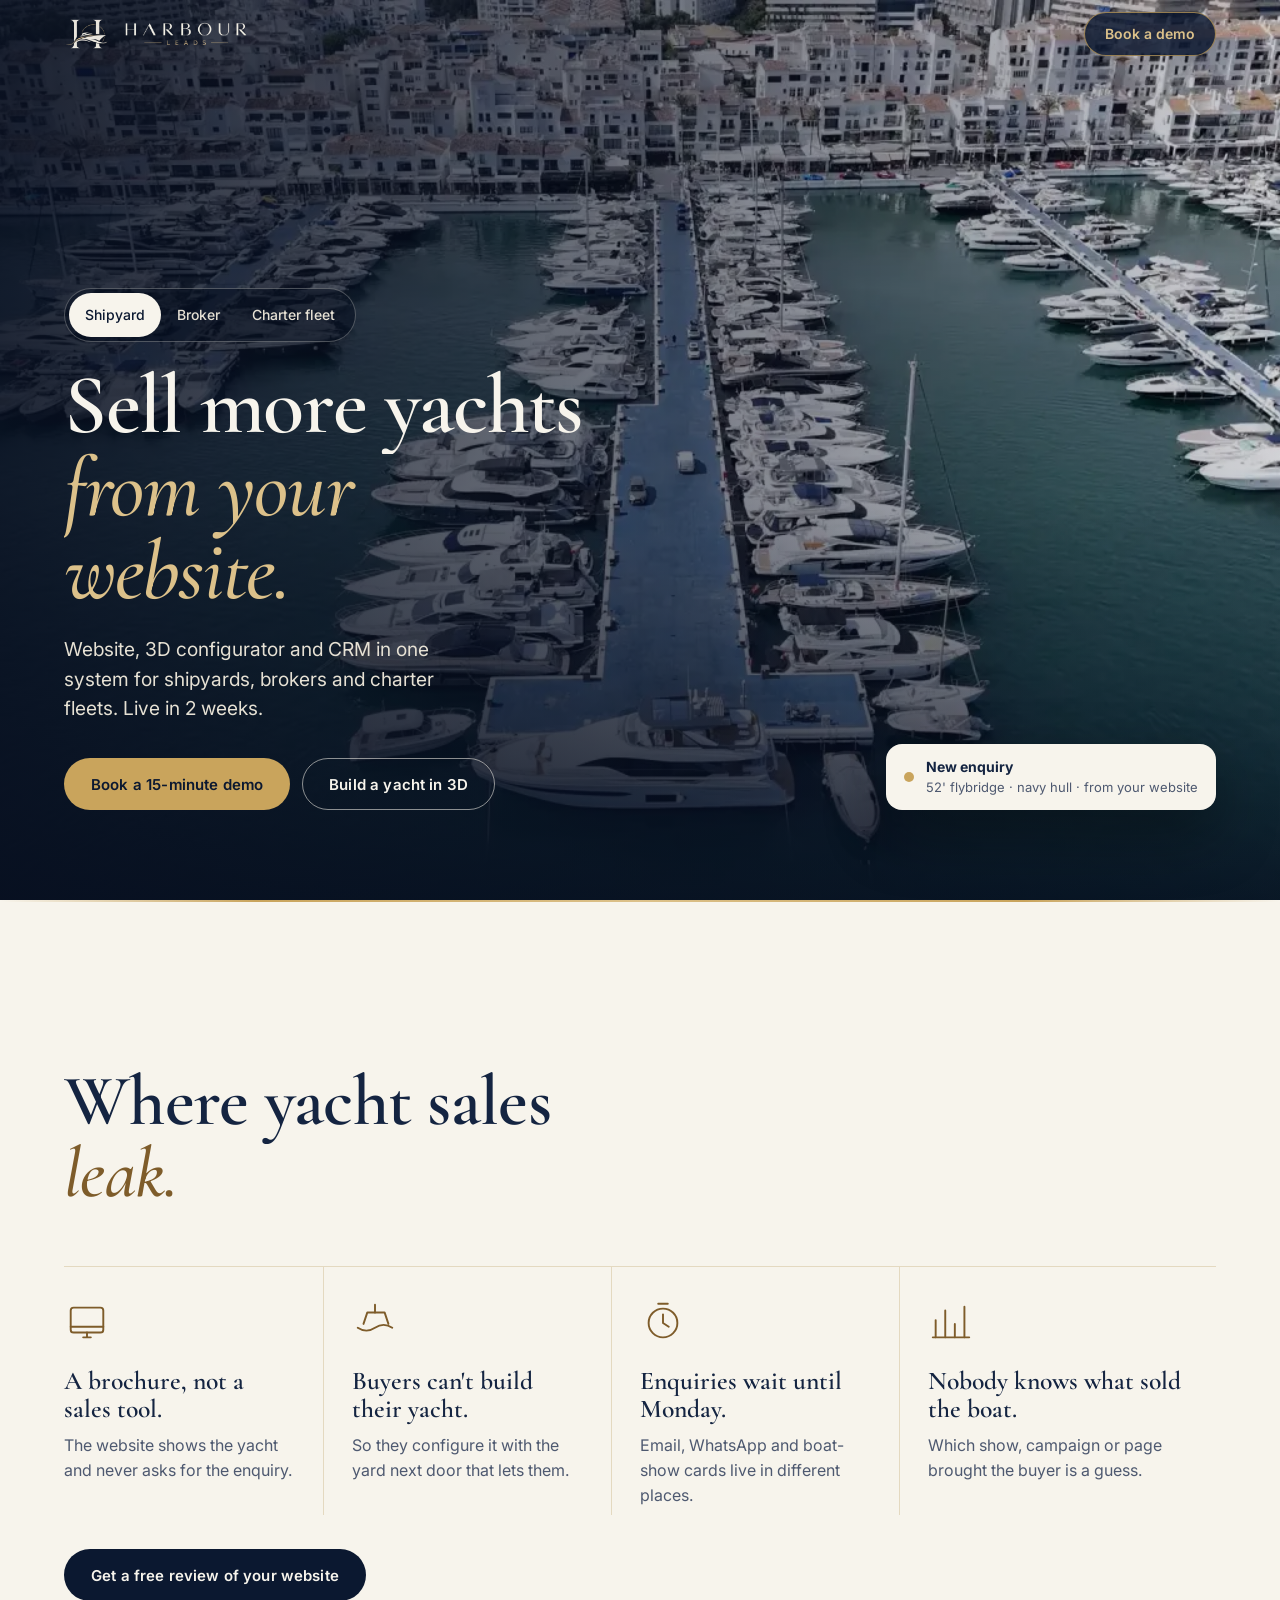
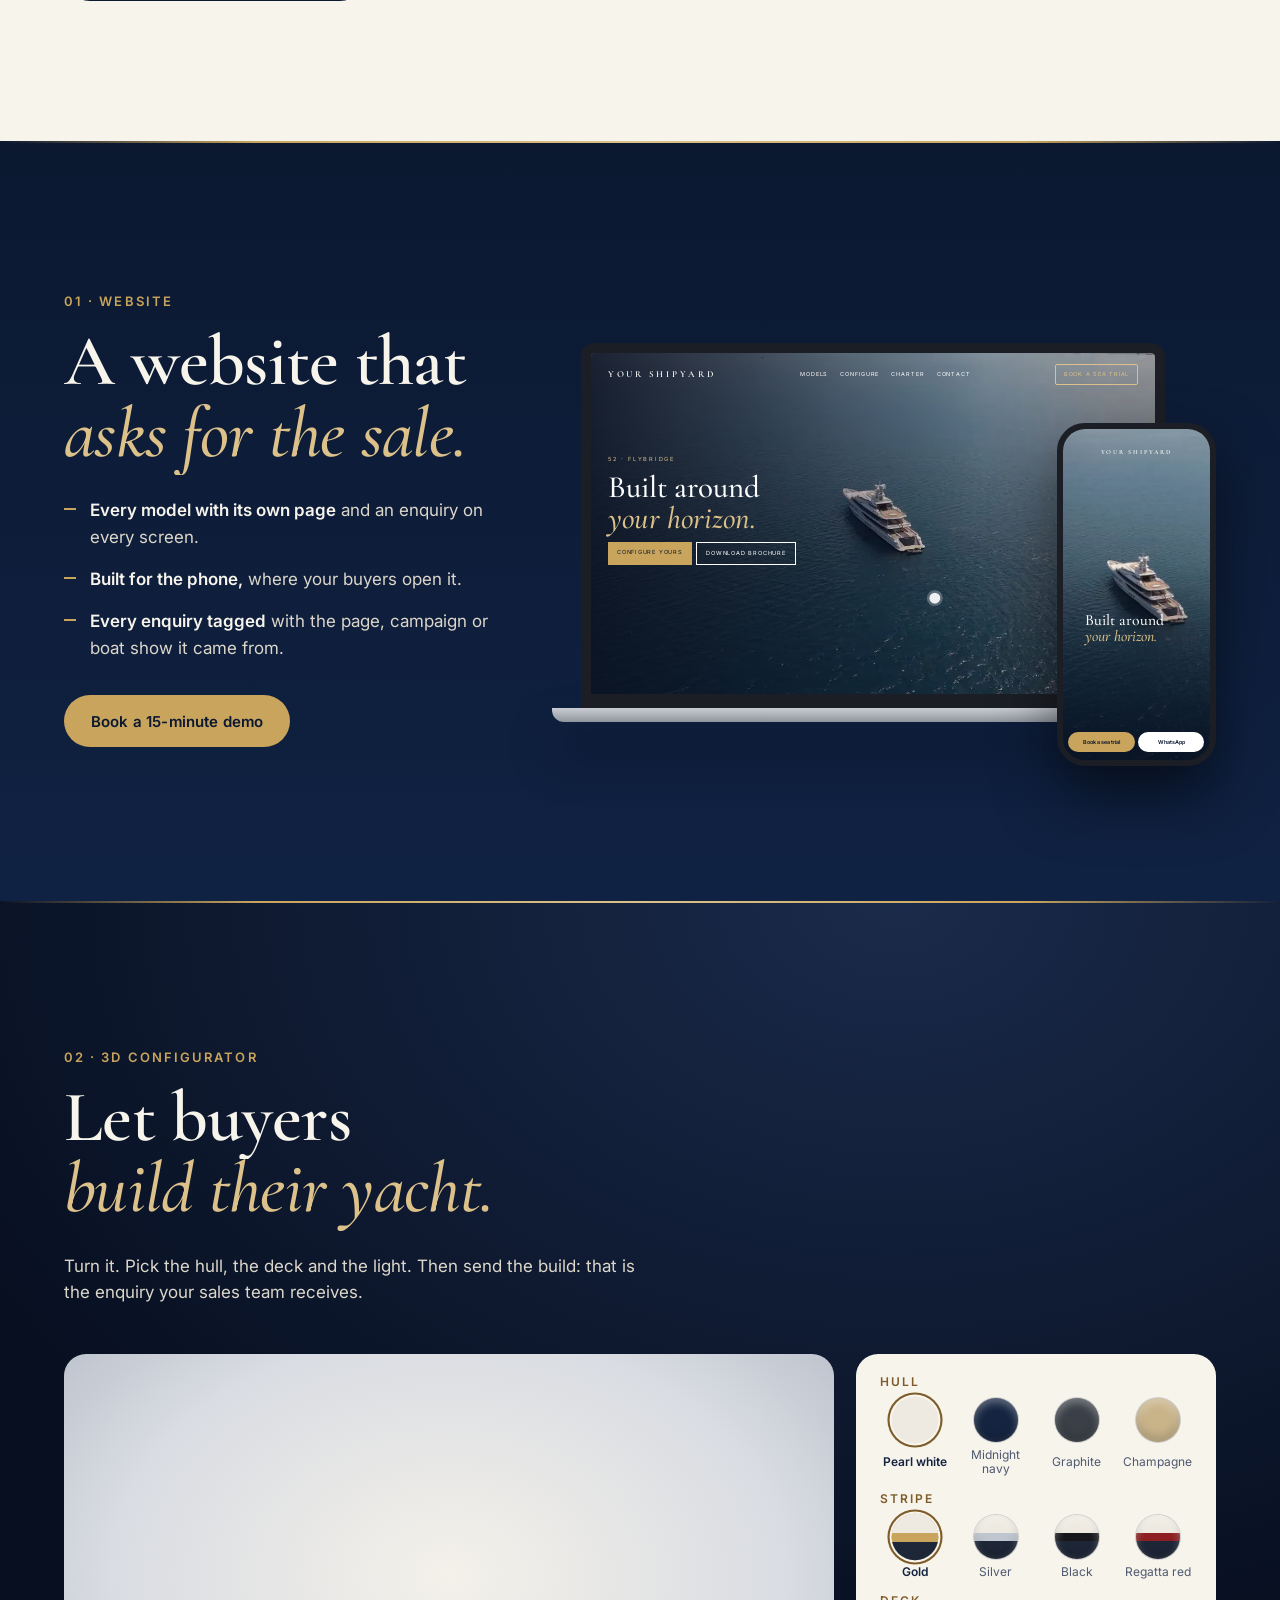
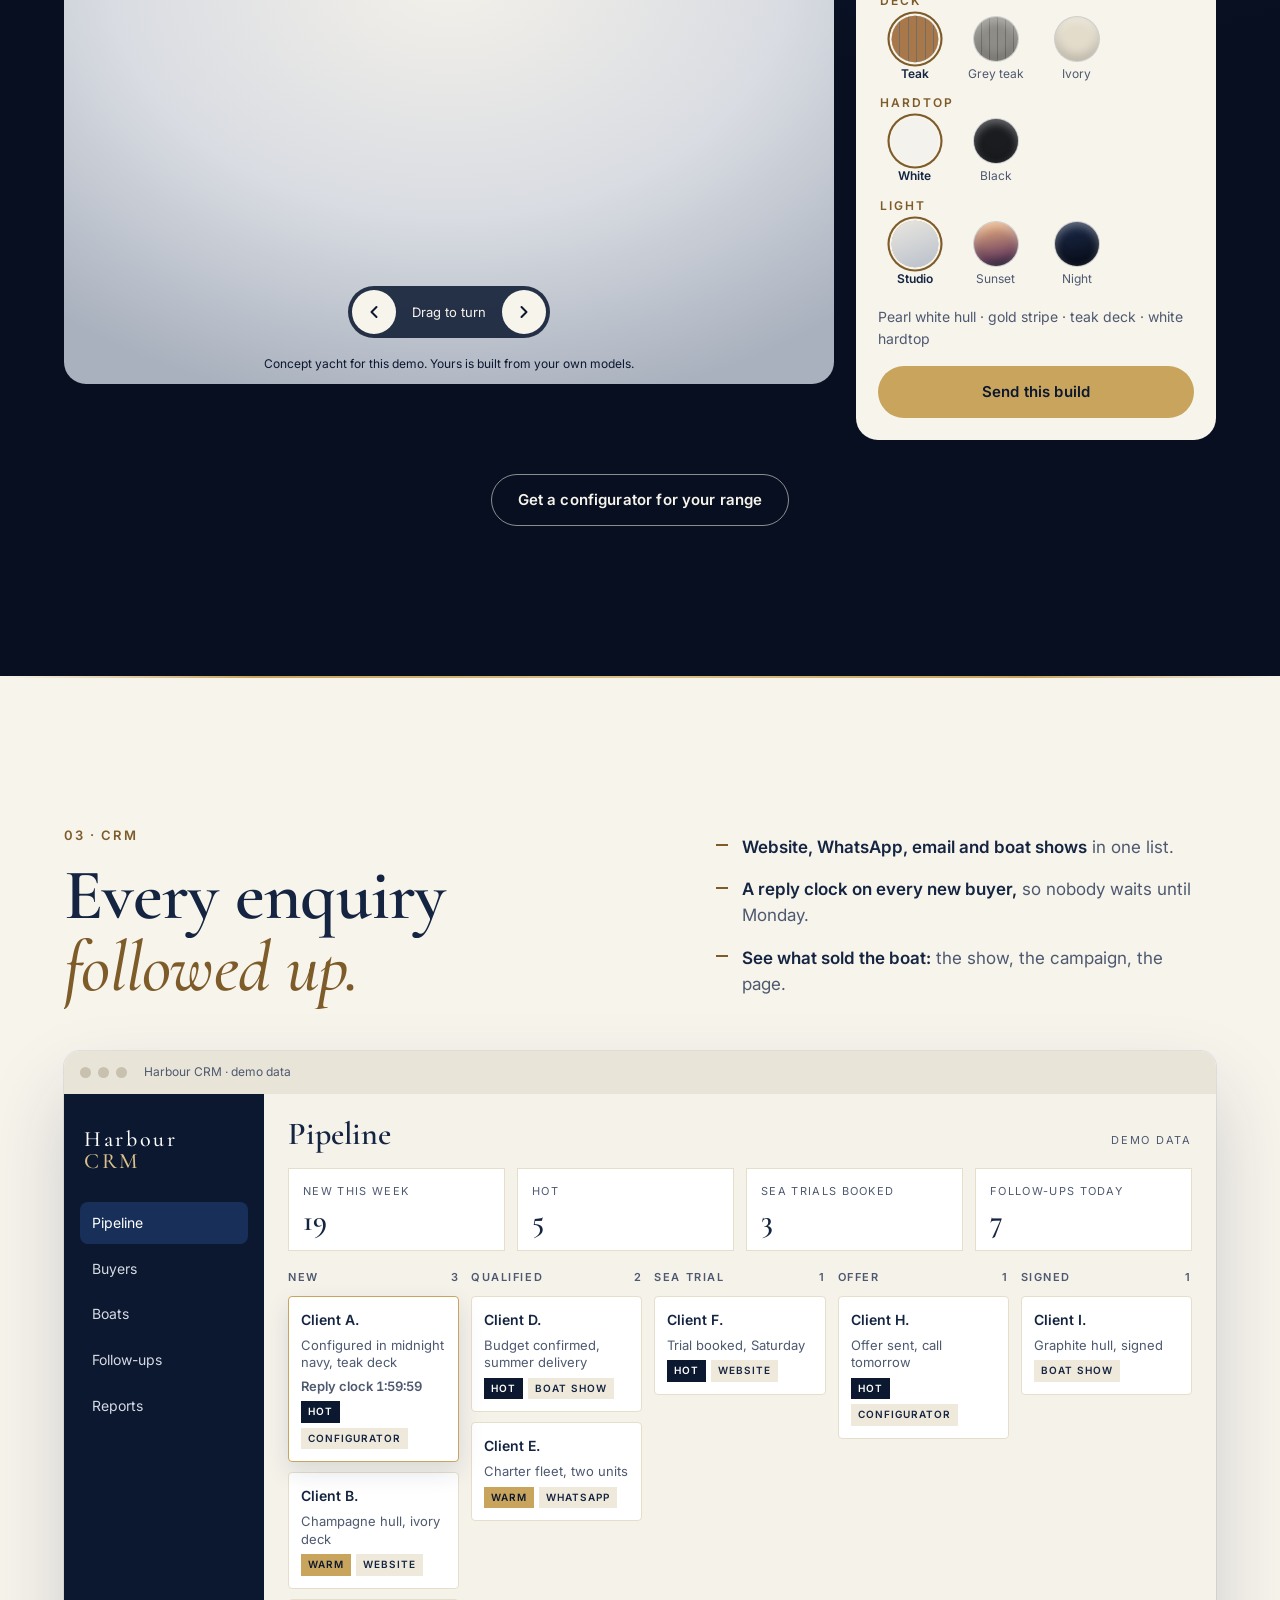
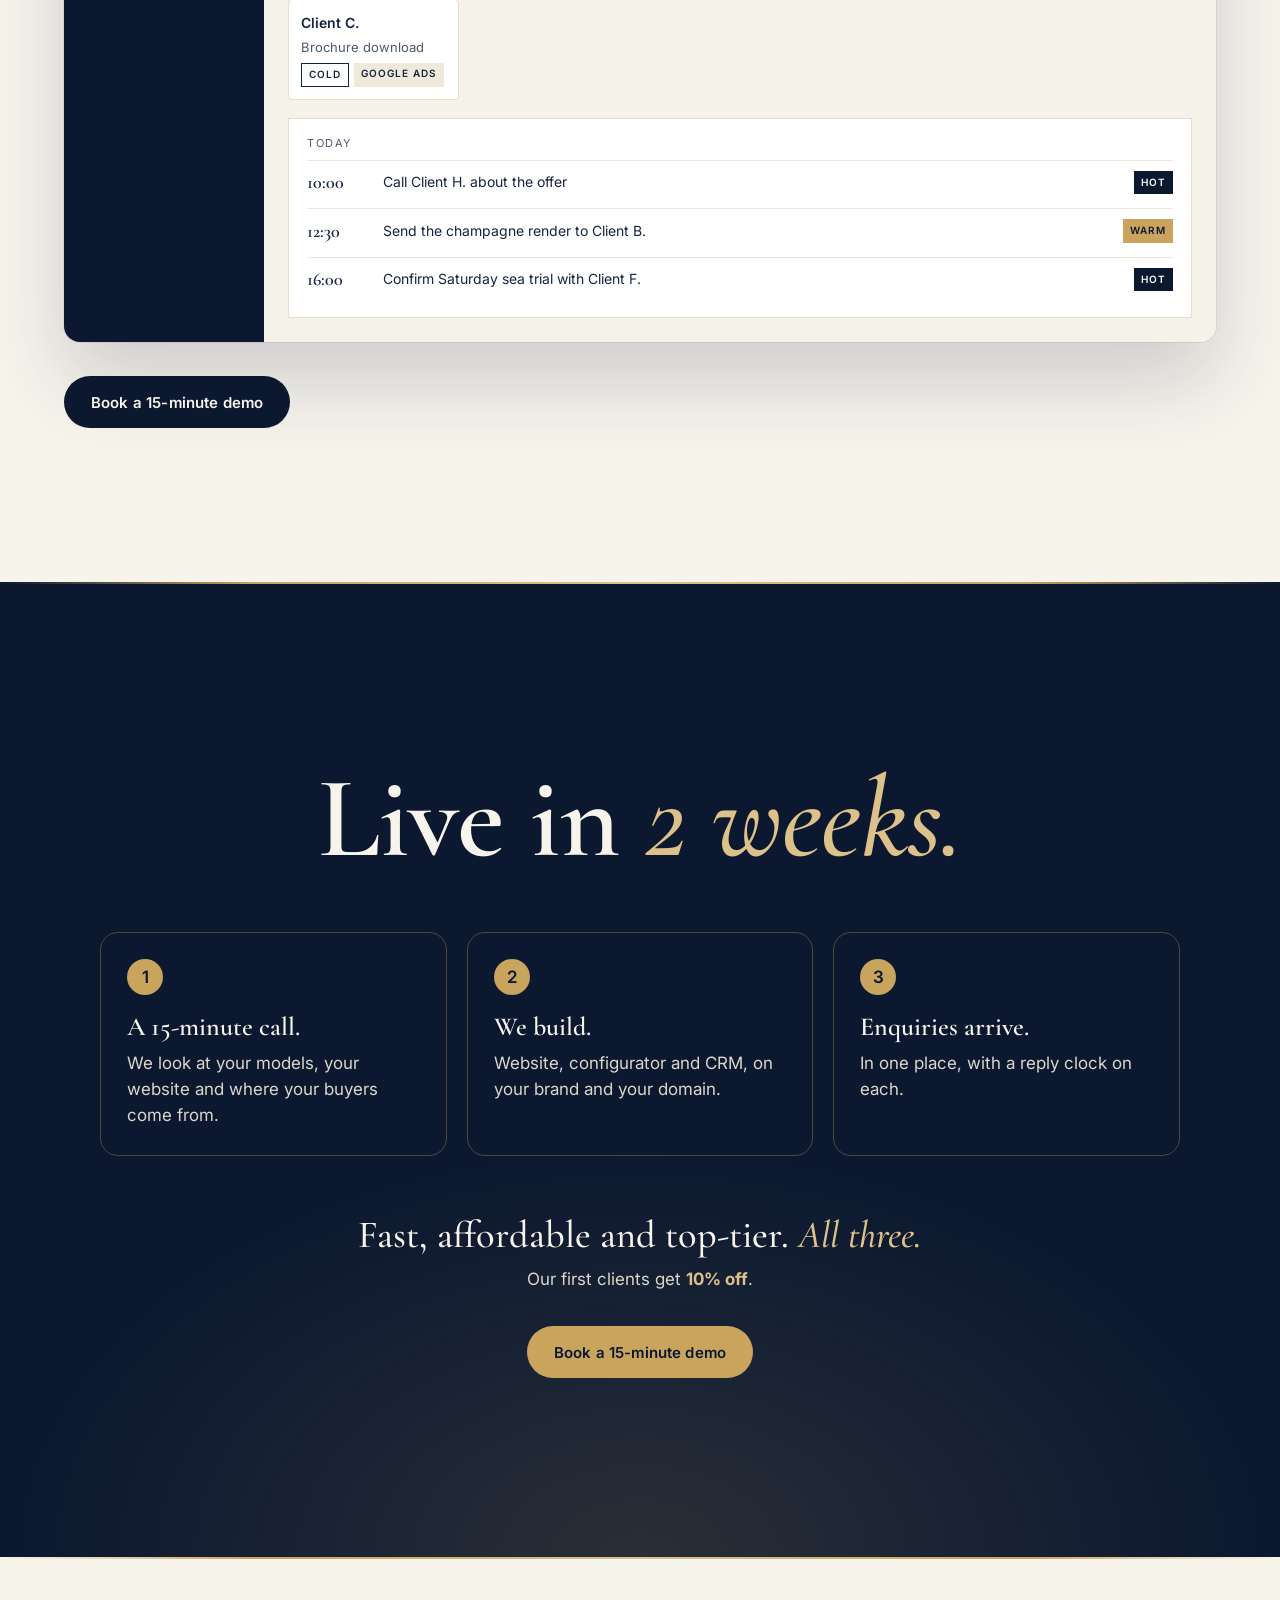
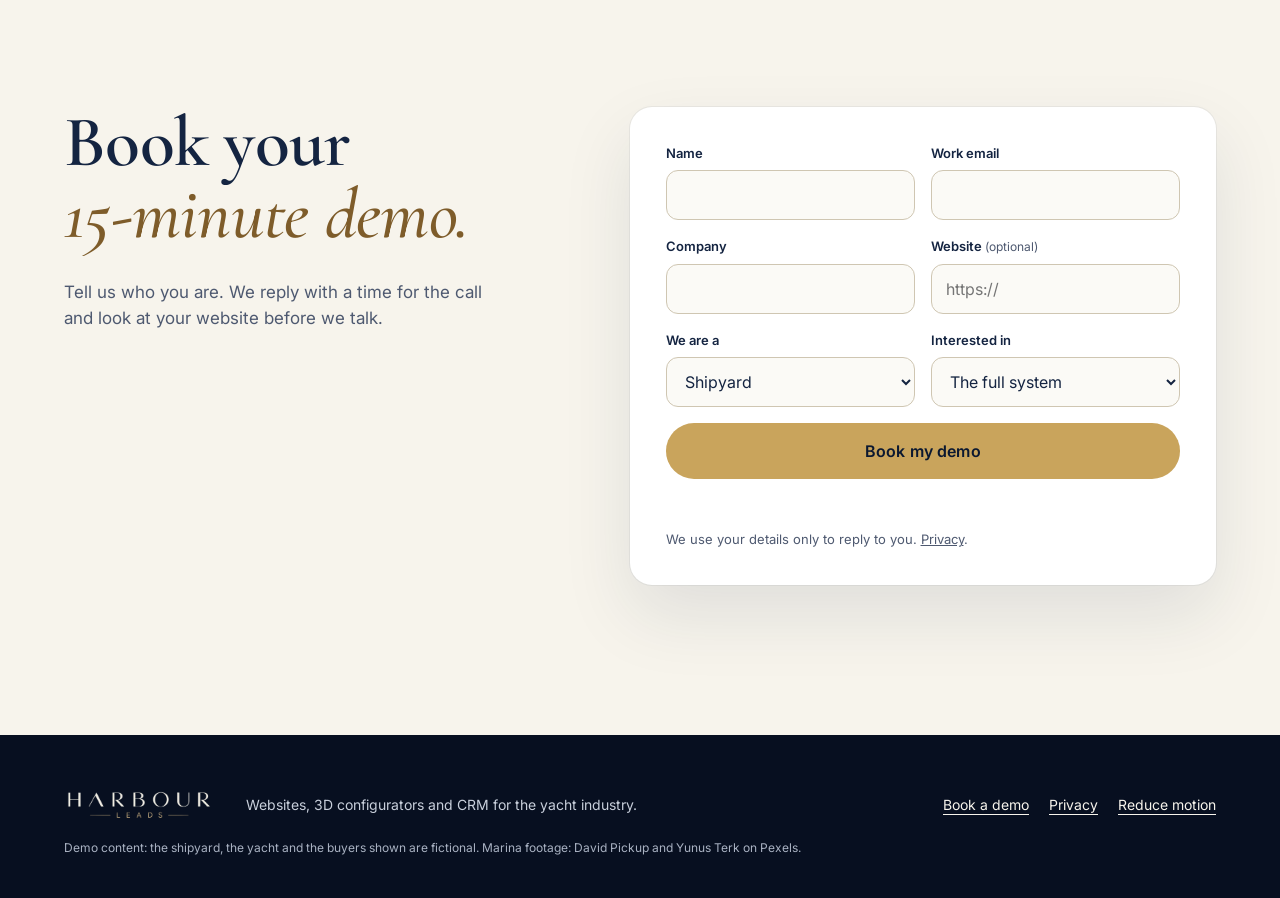
==== index.html @ 9df569a0 "Pré-visualização da landing mundial da Harbour Leads Co-Authored-By: Claude Opus 5.5 <noreply@anthro" ====
<!doctype html>
<html lang="en" dir="ltr">
<head>
<meta charset="utf-8">
<meta name="viewport" content="width=device-width, initial-scale=1, viewport-fit=cover">
<title>Yacht website, 3D configurator and CRM | Harbour Leads</title>
<meta name="description" content="Harbour Leads builds shipyards, yacht brokers and charter fleets a website that asks for the sale, a 3D configurator and a CRM that follows up every buyer. Live in 2 weeks.">
<meta name="robots" content="noindex">
<meta name="theme-color" content="#0B1830">
<meta name="color-scheme" content="dark light">
<link rel="canonical" href="https://joaosoares-bit.github.io/harbourleads-world/">
<meta property="og:type" content="website">
<meta property="og:site_name" content="Harbour Leads">
<meta property="og:title" content="Sell more yachts from your website">
<meta property="og:description" content="Website, 3D configurator and CRM for shipyards, brokers and charter fleets. Build a yacht in 3D and watch the enquiry land in the CRM. Live in 2 weeks.">
<meta property="og:url" content="https://joaosoares-bit.github.io/harbourleads-world/">
<meta property="og:image" content="https://joaosoares-bit.github.io/harbourleads-world/img/og-1200x630.jpg?v=9c18f165">
<meta property="og:image:width" content="1200">
<meta property="og:image:height" content="630">
<meta property="og:image:alt" content="Harbour Leads: website, 3D configurator and CRM for the yacht industry">
<meta name="twitter:card" content="summary_large_image">
<link rel="icon" href="favicon.ico" sizes="32x32">
<link rel="icon" href="img/icon-192.png" type="image/png" sizes="192x192">
<link rel="apple-touch-icon" href="img/icon-192.png">
<link rel="preload" href="img/markonly-sm.webp" as="image" fetchpriority="high">
<link rel="preconnect" href="https://fonts.googleapis.com">
<link rel="preconnect" href="https://fonts.gstatic.com" crossorigin>
<link rel="preload" as="style" href="https://fonts.googleapis.com/css2?family=Cormorant+Garamond:ital,wght@0,500;0,600;1,500&family=Inter:wght@400;500;600&display=swap">
<link rel="stylesheet" href="https://fonts.googleapis.com/css2?family=Cormorant+Garamond:ital,wght@0,500;0,600;1,500&family=Inter:wght@400;500;600&display=swap" media="print" onload="this.media='all'">
<noscript><link rel="stylesheet" href="https://fonts.googleapis.com/css2?family=Cormorant+Garamond:ital,wght@0,500;0,600;1,500&family=Inter:wght@400;500;600&display=swap"></noscript>
<script>
/* Antes da primeira pintura: movimento, segmento e a abertura em CSS. */
(function(){var h=document.documentElement;h.classList.add('js');
try{if(localStorage.getItem('hl-sem-movimento')==='1')h.classList.add('sem-movimento');}catch(e){}
if(!h.classList.contains('sem-movimento'))h.classList.add('abre');
var q=new URLSearchParams(location.search).get('p');var ok={yard:1,broker:1,charter:1};
if(ok[q]){h.dataset.seg=q;try{localStorage.setItem('hl-seg',q)}catch(e){}}
else{try{var s=localStorage.getItem('hl-seg');if(ok[s])h.dataset.seg=s}catch(e){}}
if(!h.dataset.seg)h.dataset.seg='yard';
history.scrollRestoration='manual';})();
</script>
<script id="cfg" type="application/json">{"ga4":"","form":"","site":"https://joaosoares-bit.github.io/harbourleads-world","whatsapp":"","email":""}</script>
<style>:root{--navy-950: #070F20;--navy-900: #0B1830;--navy-800: #102243;--navy-700: #183059;--gold: #C9A45C;--gold-lt: #DCC18A;--gold-dk: #7E5C2A;--cream: #F7F4EC;--cream-ln: #E4D9C0;--ink: #142441;--muted: #4E5970;--mist: #C4CCDA;--serif: 'Cormorant Garamond','Iowan Old Style',Georgia,serif;--sans: 'Inter',-apple-system,system-ui,'Segoe UI',sans-serif;--ease: cubic-bezier(.22,1,.36,1);--pad: clamp(20px,5vw,72px);--max: 1320px}[hidden]{display: none !important}.sr-only{position: absolute;width: 1px;height: 1px;padding: 0;margin: -1px;overflow: hidden;clip: rect(0 0 0 0);white-space: nowrap;border: 0}*,*::before,*::after{box-sizing: border-box}html{overflow-x: clip;overscroll-behavior-x: none;-webkit-text-size-adjust: 100%;scroll-padding-top: 76px}body{margin: 0;background: var(--navy-900);color: var(--cream);font: 400 17px/1.55 var(--sans);touch-action: manipulation;-webkit-font-smoothing: antialiased}img,video,svg,canvas{display: block;max-width: 100%}a{color: inherit}button,input,select{font: inherit;color: inherit}main:focus{outline: none}:focus-visible{outline: 2px solid var(--gold);outline-offset: 3px}.caixa{width: min(100% - 2 * var(--pad),var(--max));margin-inline: auto}.saltar{position: absolute;left: 12px;top: -60px;z-index: 50;background: var(--gold);color: var(--navy-900);padding: 10px 16px;border-radius: 999px;text-decoration: none;font-weight: 600}.saltar:focus{top: 12px}.h2{font: 600 clamp(40px,5.6vw,84px)/1 var(--serif);letter-spacing: -.01em;margin: 0 0 28px;text-wrap: balance}.h2.grande{font-size: clamp(54px,9vw,150px)}.l{display: block;overflow: clip;padding-bottom: .08em;margin-bottom: -.08em}.li{display: inline-block}.ouro{color: var(--gold-lt);font-style: italic;font-weight: 500}.ouro-esc{color: var(--gold-dk);font-style: italic;font-weight: 500}html.js:not(.sem-movimento) .h2 .li{transform: translateY(42%);transition: transform 1.1s var(--ease)}html.js:not(.sem-movimento) .h2 .l + .l .li{transition-delay: .09s}html.js .h2.vista .li{transform: none}.num{font: 600 13px/1 var(--sans);letter-spacing: .16em;text-transform: uppercase;color: var(--gold);margin: 0 0 18px}.tom-creme .num{color: var(--gold-dk)}.accoes{display: flex;flex-wrap: wrap;gap: 12px;margin-top: 34px}.btn{display: inline-flex;align-items: center;justify-content: center;min-height: 52px;padding: 0 26px;border-radius: 999px;text-decoration: none;font: 600 15px/1 var(--sans);letter-spacing: .01em;border: 1px solid transparent;cursor: pointer;transition: transform .35s var(--ease),background-color .25s,color .25s,border-color .25s}.btn:hover{transform: translateY(-2px)}.btn:active{transform: scale(.97)}.btn-ouro{background: var(--gold);color: var(--navy-900)}.btn-ouro:hover{background: var(--gold-lt)}.btn-navy{background: var(--navy-900);color: var(--cream)}.btn-navy:hover{background: var(--navy-700)}.btn-linha,.btn-linha-escura{border-color: rgba(247,244,236,.55);color: var(--cream);background: transparent}.btn-linha:hover,.btn-linha-escura:hover{border-color: var(--gold-lt);color: var(--gold-lt)}.topo{position: fixed;inset: 0 0 auto;z-index: 30;height: 68px;display: flex;align-items: center;justify-content: space-between;padding: 0 var(--pad);transition: background-color .4s}.topo.solido{background: rgba(11,24,48,.94);box-shadow: 0 1px 0 rgba(201,164,92,.18)}.marca{display: flex;align-items: center;gap: 12px;text-decoration: none;min-height: 44px}.marca-h{width: 46px;height: auto;transform-origin: 50% 50%}.marca-nome{width: 128px;height: auto}.topo-cta{display: inline-flex;align-items: center;min-height: 44px;padding: 0 20px;border-radius: 999px;border: 1px solid rgba(201,164,92,.7);background: rgba(11,24,48,.82);color: var(--gold-lt);text-decoration: none;font: 600 14px/1 var(--sans);transition: background-color .25s,color .25s}.topo-cta:hover{background: var(--gold);color: var(--navy-900)}.hero{position: relative;min-height: 100svh;display: flex;align-items: flex-end;padding: 120px 0 clamp(56px,10svh,110px);overflow: clip;background: var(--navy-900)}.hero-media{position: absolute;inset: 0;background: var(--navy-900) url(filmes/hero-1080.webp) center / cover no-repeat}html.js .hero-media{background-image: none}.hero-video{width: 100%;height: 100%;object-fit: cover}.hero-veu{position: absolute;inset: 0;background:linear-gradient(90deg,rgba(7,15,32,.9) 0%,rgba(7,15,32,.62) 42%,rgba(7,15,32,.18) 100%),linear-gradient(0deg,rgba(7,15,32,.85) 0%,rgba(7,15,32,0) 45%)}.hero-texto{position: relative;z-index: 2}.titulo{font: 600 clamp(48px,6.6vw,108px)/.98 var(--serif);letter-spacing: -.015em;margin: 22px 0 22px;max-width: 13ch;text-wrap: balance}.hero-sub{max-width: 34ch;font-size: clamp(17px,1.5vw,20px);color: #E6E1D4;margin: 0}.segmento{position: relative;display: inline-flex;padding: 4px;border-radius: 999px;border: 1px solid rgba(247,244,236,.28);background: rgba(7,15,32,.55)}.segmento button{position: relative;z-index: 1;min-height: 44px;padding: 0 16px;border: 0;border-radius: 999px;background: transparent;cursor: pointer;font: 500 14px/1 var(--sans);color: #E6E1D4;transition: background-color .3s,color .3s}.segmento button[aria-checked="true"]{background: var(--cream);color: var(--navy-900)}.titulo .li.troca{animation: troca .7s var(--ease)}@keyframes troca{from{transform: translateY(60%)}to{transform: none}}.pedido-voa{position: absolute;z-index: 2;right: var(--pad);bottom: clamp(56px,10svh,110px);display: flex;gap: 12px;align-items: center;padding: 14px 18px;border-radius: 16px;background: var(--cream);color: var(--ink);box-shadow: 0 24px 60px rgba(0,0,0,.35);max-width: 330px}.pv-ponto{flex: none;width: 10px;height: 10px;border-radius: 50%;background: var(--gold);box-shadow: 0 0 0 0 rgba(201,164,92,.6);animation: pulsa 2.2s infinite}.pv-txt{display: grid;gap: 2px;font-size: 13px;line-height: 1.35;color: var(--muted)}.pv-txt b{color: var(--ink);font-size: 14px}[data-so]{display: none}html[data-seg="yard"] [data-so="yard"],html[data-seg="broker"] [data-so="broker"],html[data-seg="charter"] [data-so="charter"]{display: inline}@keyframes pulsa{70%{box-shadow: 0 0 0 12px rgba(201,164,92,0)}100%{box-shadow: 0 0 0 0 rgba(201,164,92,0)}}.abertura{position: absolute;inset: 0;z-index: 1;pointer-events: none}.esteira{position: absolute;left: 0;right: 0;top: 54%;width: 100%;height: 120px;fill: none;stroke: var(--gold);stroke-width: 2.2;stroke-linecap: round;vector-effect: non-scaling-stroke;stroke-dasharray: 1400;stroke-dashoffset: 1400;opacity: 0}html.abre .esteira{animation: esteira 2.1s .15s var(--ease) both}@keyframes esteira{0%{stroke-dashoffset: 1400;opacity: 1}55%{stroke-dashoffset: 0;opacity: 1}100%{stroke-dashoffset: 0;opacity: 0}}html.abre .marca-h{animation: voa 1.9s var(--ease) both}@keyframes voa{0%,38%{transform: translate(calc(50vw - var(--pad) - 23px),calc(44svh - 34px)) scale(3.4)}100%{transform: none}}html.abre .marca-nome{animation: aparece .7s 1.45s ease both}@keyframes aparece{from{opacity: 0}to{opacity: 1}}html.abre .topo-cta{animation: desce .8s 1.5s var(--ease) both}@keyframes desce{from{transform: translateY(-90px)}to{transform: none}}html.abre .titulo .li{animation: sobe 1.1s 1.15s var(--ease) both}html.abre .titulo .l + .l .li{animation-delay: 1.25s}@keyframes sobe{from{transform: translateY(42%)}to{transform: none}}html.abre .hero-sub,html.abre .hero-texto .accoes,html.abre .segmento{animation: sobe-pouco 1s 1.4s var(--ease) both}@keyframes sobe-pouco{from{transform: translateY(18px)}to{transform: none}}html.abre .pedido-voa{animation: chega 1s 2.6s var(--ease) both}html:not(.sem-movimento) .pedido-voa{animation: chega 1s 2.6s var(--ease) both}@keyframes chega{from{transform: translateY(calc(100% + 140px)) rotate(-3deg)}to{transform: none}}@supports (animation-timeline: view()){html:not(.sem-movimento) .hero-media{animation: moldura linear both;animation-timeline: view();animation-range: exit 0% exit 80%}@keyframes moldura{to{transform: scale(.9);border-radius: 28px}}}.dores,.peca,.config,.oferta,.contacto{position: relative}.dores::before,.peca::before,.config::before,.oferta::before,.contacto::before{content: "";position: absolute;left: 0;right: 0;top: 0;height: 2px;background: linear-gradient(90deg,transparent,var(--gold) 20%,var(--gold-lt) 50%,var(--gold) 80%,transparent);transform: scaleX(0);transform-origin: 0 50%;transition: transform 1.6s var(--ease);z-index: 2}html.sem-movimento .dores::before,html.sem-movimento .peca::before,html.sem-movimento .config::before,html.sem-movimento .oferta::before,html.sem-movimento .contacto::before,html:not(.js) section::before,section.entrou::before{transform: none}.tom-creme{background: var(--cream);color: var(--ink)}.tom-navy{background: var(--navy-900)}.tom-fundo{background: linear-gradient(180deg,var(--navy-900),var(--navy-800))}.tom-estudio{background: radial-gradient(120% 80% at 70% 0%,#1A2A4A 0%,var(--navy-950) 70%)}.dores{padding: clamp(90px,13vw,170px) 0 clamp(80px,11vw,140px)}.dores-lista{list-style: none;margin: 56px 0 0;padding: 0;display: grid;grid-template-columns: repeat(4,1fr);gap: 0;border-top: 1px solid var(--cream-ln)}.dores-lista li{padding: 32px 28px 8px 0;border-right: 1px solid var(--cream-ln);margin-right: 28px}.dores-lista li:last-child{border-right: 0;margin-right: 0}.dores-lista h3{font: 600 clamp(24px,2vw,30px)/1.1 var(--serif);margin: 22px 0 10px;color: var(--ink)}.dores-lista p{margin: 0;color: var(--muted);font-size: 16px}.ic-dor{width: 46px;height: 46px;fill: none;stroke: var(--gold-dk);stroke-width: 2;stroke-linecap: round;stroke-linejoin: round}html.js:not(.sem-movimento) .ic-dor *{stroke-dasharray: 160;stroke-dashoffset: 160;transition: stroke-dashoffset 1.6s var(--ease) .2s}html.js .vista .ic-dor *{stroke-dashoffset: 0}html.js:not(.sem-movimento) .revela{transform: translateY(34px);transition: transform 1s var(--ease)}html.js .revela.vista{transform: none}html.js:not(.sem-movimento) .pontos .revela:nth-child(2),html.js:not(.sem-movimento) .dores-lista .revela:nth-child(2),html.js:not(.sem-movimento) .passos .revela:nth-child(2){transition-delay: .08s}html.js:not(.sem-movimento) .pontos .revela:nth-child(3),html.js:not(.sem-movimento) .dores-lista .revela:nth-child(3),html.js:not(.sem-movimento) .passos .revela:nth-child(3){transition-delay: .16s}html.js:not(.sem-movimento) .dores-lista .revela:nth-child(4){transition-delay: .24s}.peca{padding: clamp(90px,12vw,160px) 0}.peca-grelha{display: grid;grid-template-columns: minmax(0,5fr) minmax(0,7fr);gap: clamp(32px,5vw,80px);align-items: center}.pontos{list-style: none;margin: 0;padding: 0;display: grid;gap: 16px;max-width: 44ch}.pontos li{padding-left: 26px;position: relative;color: #DCD7CA}.pontos li::before{content: "";position: absolute;left: 0;top: .62em;width: 12px;height: 2px;background: var(--gold)}.pontos b{color: var(--cream);font-weight: 600}.tom-creme .pontos li{color: var(--muted)}.tom-creme .pontos b{color: var(--ink)}.tom-creme .pontos li::before{background: var(--gold-dk)}.aparelhos{position: relative;padding-bottom: 7%}.portatil{width: 92%;container-type: inline-size}.portatil .ecra{aspect-ratio: 16 / 10;border: 10px solid #1B1E24;border-bottom-width: 14px;border-radius: 14px 14px 0 0;background: #000}.portatil-base{height: 14px;margin: 0 -5%;background: linear-gradient(#C9CDD3,#8F959E);border-radius: 0 0 12px 12px;box-shadow: 0 30px 50px rgba(0,0,0,.45)}.telemovel{position: absolute;right: 0;bottom: 0;width: 25%;container-type: inline-size}.telemovel .ecra{aspect-ratio: 390 / 844;border: 6px solid #1B1E24;border-radius: 28px;background: #000;box-shadow: 0 30px 60px rgba(0,0,0,.5)}.ecra{position: relative;overflow: hidden}.mock-site{font-size: calc((100cqw - 20px) / 80);color: #fff;font-family: var(--sans)}.mock-site>*{position: absolute}.ms-video,.mt-video{inset: 0;width: 100%;height: 100%;object-fit: cover;background: #0B1830 center / cover no-repeat}.mock-site::after{content: "";position: absolute;inset: 0;background: linear-gradient(90deg,rgba(7,15,32,.82),rgba(7,15,32,.1) 70%);pointer-events: none}.ms-nav{z-index: 2;left: 0;right: 0;top: 0;display: flex;align-items: center;justify-content: space-between;padding: 1.6em 2.4em}.ms-logo{font: 600 1.3em/1 var(--serif);letter-spacing: .3em}.ms-links{display: flex;gap: 2.2em;font-size: .78em;letter-spacing: .16em;text-transform: uppercase}.ms-links i{font-style: normal}.ms-btn{font-size: .78em;letter-spacing: .14em;text-transform: uppercase;padding: .9em 1.4em;border: 1px solid var(--gold-lt);color: var(--gold-lt);border-radius: 2px}.ms-hero{z-index: 2;left: 2.4em;top: 30%;display: grid;gap: 1.1em}.ms-eti{font-size: .8em;letter-spacing: .3em;color: var(--gold-lt)}.ms-tit{font: 500 4.4em/1 var(--serif)}.ms-tit em,.mt-tit em{color: var(--gold-lt)}.ms-bts{display: flex;gap: .8em;font-size: .8em;letter-spacing: .14em;text-transform: uppercase}.ms-b1{background: var(--gold);color: var(--navy-900);padding: 1.1em 1.6em}.ms-b2{border: 1px solid #fff;padding: 1.1em 1.6em}.ms-painel{z-index: 3;top: 0;bottom: 0;right: 0;width: 34%;background: var(--cream);color: var(--ink);padding: 6em 2.2em 2em;display: grid;align-content: start;gap: 1.3em;transform: translateX(102%)}.ms-p-tit{font: 600 2.1em/1.05 var(--serif)}.ms-campo{display: grid;gap: .35em;font-size: .78em;color: var(--muted);border-bottom: 1px solid var(--cream-ln);padding-bottom: .7em}.ms-campo b{color: var(--ink);font-size: 1.25em;font-weight: 500}.ms-p-btn{justify-self: start;background: var(--navy-900);color: var(--cream);font-size: .85em;padding: 1em 1.6em;border-radius: 99em}.ms-toast{z-index: 4;left: 50%;bottom: 2.4em;display: flex;align-items: center;gap: .8em;padding: 1em 1.6em;border-radius: 99em;background: var(--navy-900);border: 1px solid var(--gold);color: var(--cream);font-size: 1em;white-space: nowrap;transform: translate(-50%,260%)}.ms-toast i{width: .7em;height: .7em;border-radius: 50%;background: var(--gold)}.ms-cursor{z-index: 5;left: 0;top: 0;width: 1.6em;height: 1.6em;border-radius: 50%;background: rgba(255,255,255,.92);box-shadow: 0 0 0 .35em rgba(255,255,255,.25);transform: translate(48em,34em)}.mock-tel{font-size: calc((100cqw - 12px) / 24.375);color: #fff}.mock-tel>*{position: absolute}.mock-tel::after{content: "";position: absolute;inset: 0;background: linear-gradient(0deg,rgba(7,15,32,.85),rgba(7,15,32,0) 60%)}.mt-logo{z-index: 2;top: 3.2em;left: 0;right: 0;text-align: center;font: 600 1.05em/1 var(--serif);letter-spacing: .3em}.mt-tit{z-index: 2;left: 1.4em;bottom: 7.4em;font: 500 2.6em/1 var(--serif)}.mt-barra{z-index: 2;left: 1em;right: 1em;bottom: 1.6em;display: flex;gap: .6em;font-size: .9em}.mt-barra span{flex: 1;text-align: center;padding: 1em 0;border-radius: 99em;background: var(--gold);color: var(--navy-900);font-weight: 600}.mt-barra .mt-wa{background: #fff}html.js:not(.sem-movimento) .aparelhos.vista .ms-cursor{animation: ms-cursor 10s infinite var(--ease)}html.js:not(.sem-movimento) .aparelhos.vista .ms-alvo{animation: ms-clique 10s infinite}html.js:not(.sem-movimento) .aparelhos.vista .ms-painel{animation: ms-painel 10s infinite var(--ease)}html.js:not(.sem-movimento) .aparelhos.vista .ms-p-btn{animation: ms-clique2 10s infinite}html.js:not(.sem-movimento) .aparelhos.vista .ms-toast{animation: ms-toast 10s infinite var(--ease)}@keyframes ms-cursor{0%,22%{transform: translate(48em,34em)}38%,44%{transform: translate(71.5em,2.6em)}58%,66%{transform: translate(57em,25.5em)}80%,100%{transform: translate(48em,34em)}}@keyframes ms-clique{0%,40%{transform: none}42%{transform: scale(.92)}45%,100%{transform: none}}@keyframes ms-painel{0%,43%{transform: translateX(102%)}50%,88%{transform: none}95%,100%{transform: translateX(102%)}}@keyframes ms-clique2{0%,64%{transform: none}66%{transform: scale(.92)}69%,100%{transform: none}}@keyframes ms-toast{0%,67%{transform: translate(-50%,260%)}72%,88%{transform: translate(-50%,0)}95%,100%{transform: translate(-50%,260%)}}html.sem-movimento .ms-painel{transform: none}html.sem-movimento .ms-toast{transform: translate(-50%,0)}.config{padding: clamp(90px,12vw,150px) 0}.config-cabeca{max-width: 760px}.config-sub{color: #DCD7CA;max-width: 52ch;margin: 0}.config-grelha{margin-top: 48px;display: grid;grid-template-columns: minmax(0,1fr) 360px;gap: 22px;align-items: stretch}.palco3d{position: relative;height: min(70svh,660px);min-height: 420px;border-radius: 22px;overflow: hidden;isolation: isolate}html.js:not(.sem-movimento) .palco3d{transform: scale(.94);border-radius: 40px;transition: transform 1.4s var(--ease),border-radius 1.4s var(--ease)}html.js .palco3d.vista{transform: none;border-radius: 22px}.p3-fundo{position: absolute;inset: 0;z-index: -1;opacity: 0;transition: opacity 1.1s ease}.p3-studio{background: radial-gradient(80% 70% at 50% 35%,#F4F1EA 0%,#D9DCE2 55%,#A9B1BE 100%)}.p3-sunset{background: linear-gradient(180deg,#F4C38E 0%,#D98B6A 32%,#7D4E66 62%,#2B2645 100%)}.p3-night{background: radial-gradient(90% 70% at 50% 20%,#22365E 0%,#0C1428 60%,#050912 100%)}.palco3d[data-cena="studio"] .p3-studio,.palco3d[data-cena="sunset"] .p3-sunset,.palco3d[data-cena="night"] .p3-night{opacity: 1}.p3-canvas{position: absolute;inset: 0;width: 100%;height: 100%;touch-action: pan-y;cursor: grab}.p3-canvas:active{cursor: grabbing}.p3-estado{position: absolute;left: 50%;top: 50%;transform: translate(-50%,-50%);margin: 0;padding: 10px 18px;border-radius: 999px;background: rgba(11,24,48,.86);color: var(--cream);font-size: 14px}.p3-rodar{position: absolute;left: 50%;bottom: 46px;transform: translateX(-50%);display: flex;align-items: center;gap: 10px;padding: 4px;border-radius: 999px;background: rgba(11,24,48,.86)}.p3-rodar button{width: 44px;height: 44px;border-radius: 50%;border: 0;background: var(--cream);color: var(--navy-900);cursor: pointer;display: grid;place-items: center}.p3-rodar svg{width: 20px;height: 20px;fill: none;stroke: currentColor;stroke-width: 2.4;stroke-linecap: round;stroke-linejoin: round}.p3-dica{font-size: 13px;color: var(--cream);padding: 0 6px;white-space: nowrap}.p3-nota{position: absolute;left: 12px;right: 12px;bottom: 12px;margin: 0;text-align: center;font-size: 12px;line-height: 1.3;color: var(--navy-900)}.palco3d[data-cena="sunset"] .p3-nota,.palco3d[data-cena="night"] .p3-nota{color: var(--cream)}.opcoes{display: grid;align-content: start;gap: 16px;padding: 22px;border-radius: 22px;background: var(--cream);color: var(--ink)}.opcoes fieldset{border: 0;margin: 0;padding: 0}.opcoes legend{font: 600 12px/1 var(--sans);letter-spacing: .16em;text-transform: uppercase;color: var(--gold-dk);margin-bottom: 10px}.amostras{display: grid;grid-template-columns: repeat(4,1fr);gap: 8px}.amostras label{position: relative;display: grid;justify-items: center;gap: 6px;cursor: pointer;text-align: center}.amostras input{position: absolute;inset: 0;z-index: 1;width: 100%;height: 100%;margin: 0;opacity: 0;cursor: pointer}.am{width: 44px;height: 44px;border-radius: 50%;background: var(--c);box-shadow: inset 0 -6px 10px rgba(0,0,0,.16),inset 0 4px 8px rgba(255,255,255,.35),0 0 0 1px rgba(20,36,65,.18);transition: transform .3s var(--ease),box-shadow .3s}.am-fio{background: linear-gradient(180deg,#EEEAE1 0 42%,var(--c) 42% 60%,#1E2738 60%)}.am-teca{background: repeating-linear-gradient(90deg,var(--c) 0 7px,rgba(0,0,0,.55) 7px 8px)}.am-cena{background: var(--c)}.am-n{font-size: 12px;line-height: 1.2;color: var(--muted)}.amostras input:checked + .am{box-shadow: 0 0 0 2px var(--cream),0 0 0 4px var(--gold-dk);transform: scale(1.06)}.amostras input:checked ~ .am-n{color: var(--ink);font-weight: 600}.amostras input:focus-visible + .am{outline: 2px solid var(--gold-dk);outline-offset: 5px}.resumo{margin: 4px 0 0;font-size: 14px;color: var(--muted);min-height: 2.6em}.enviar-build{width: 100%}.toast-build{margin: 0;padding: 12px 14px;border-radius: 12px;background: var(--navy-900);color: var(--cream);font-size: 14px}.toast-build a{color: var(--gold-lt)}.config-cta{justify-content: center}.crm-cabeca{display: grid;grid-template-columns: minmax(0,6fr) minmax(0,5fr);gap: clamp(24px,4vw,64px);align-items: end}.crm-cabeca .h2{margin-bottom: 0}.crm-cabeca .pontos{margin-bottom: 6px}.crm{margin-top: 48px;border-radius: 16px;overflow: hidden;background: #fff;box-shadow: 0 40px 80px rgba(20,36,65,.18),0 0 0 1px rgba(20,36,65,.08);color: var(--ink);font-size: 14px}.crm-barra{display: flex;align-items: center;gap: 7px;padding: 12px 16px;background: #E9E4D8;font-size: 12px;color: var(--muted)}.crm-barra i{width: 11px;height: 11px;border-radius: 50%;background: #C9C1AF}.crm-barra span{margin-left: 10px}.crm-corpo{display: grid;grid-template-columns: 200px 1fr;min-height: 520px}.crm-lado{background: var(--navy-900);color: #D5DAE4;padding: 24px 16px;display: grid;align-content: start;gap: 4px}.crm-lado span{padding: 10px 12px;border-radius: 8px}.crm-lado .on{background: var(--navy-700);color: #fff}.crm-logo{font: 500 22px/1 var(--serif);letter-spacing: .12em;color: #fff;margin-bottom: 16px;padding-left: 4px !important}.crm-logo em{color: var(--gold-lt);font-style: normal}.crm-main{background: #F5F2EA;padding: 24px;display: grid;gap: 18px;align-content: start}.crm-tit{display: flex;justify-content: space-between;align-items: baseline}.crm-tit span:first-child{font: 600 32px/1 var(--serif)}.crm-eti{font-size: 11px;letter-spacing: .16em;text-transform: uppercase;color: var(--muted)}.crm-kpi{display: grid;grid-template-columns: repeat(4,1fr);gap: 12px}.crm-kpi span{background: #fff;border: 1px solid #E6DECB;padding: 14px;display: grid;gap: 6px}.crm-kpi small{font-size: 11px;letter-spacing: .12em;text-transform: uppercase;color: var(--muted)}.crm-kpi b{font: 600 30px/1 var(--serif)}.crm-cols{display: grid;grid-template-columns: repeat(5,minmax(0,1fr));gap: 12px;align-items: start}.crm-col{display: grid;gap: 10px}.crm-col h4{margin: 0;display: flex;justify-content: space-between;font-size: 11px;letter-spacing: .14em;text-transform: uppercase;color: var(--muted);font-weight: 600}.cartao{background: #fff;border: 1px solid #E6DECB;padding: 12px;display: grid;gap: 6px;border-radius: 4px}.cartao b{font-weight: 600;font-size: 14px}.cartao>span{font-size: 13px;color: var(--muted);line-height: 1.35}.tags{display: flex;flex-wrap: wrap;gap: 5px}.tags em,.crm-hoje em{font-style: normal;font-size: 10px;font-weight: 600;letter-spacing: .1em;text-transform: uppercase;padding: 4px 7px}.t-hot{background: var(--navy-900);color: #fff}.t-warm{background: var(--gold);color: var(--navy-900)}.t-cold{border: 1px solid var(--ink);color: var(--ink)}.t-src{background: #EFE9DB;color: var(--ink)}.relogio-resposta{font-size: 12px;font-weight: 600;color: var(--gold-dk);font-variant-numeric: tabular-nums}.cartao.novo{border-color: var(--gold)}html.js:not(.sem-movimento) .cartao.novo{animation: aterra 1.1s var(--ease) both}@keyframes aterra{from{transform: translateY(-36px) scale(.92);box-shadow: 0 0 0 0 rgba(201,164,92,.7)}60%{box-shadow: 0 0 0 10px rgba(201,164,92,0)}to{transform: none;box-shadow: 0 10px 24px rgba(20,36,65,.12)}}.crm-hoje{background: #fff;border: 1px solid #E6DECB;padding: 16px 18px;display: grid;gap: 4px}.crm-hoje small{font-size: 11px;letter-spacing: .14em;text-transform: uppercase;color: var(--muted);margin-bottom: 4px}.crm-hoje p{margin: 0;display: grid;grid-template-columns: 64px 1fr auto;align-items: center;gap: 12px;padding: 10px 0;border-top: 1px solid #EEE8DA}.crm-hoje time{font: 600 18px/1 var(--serif)}.oferta{padding: clamp(100px,14vw,180px) 0;text-align: center;background: radial-gradient(70% 60% at 50% 100%,rgba(201,164,92,.16),transparent 70%),var(--navy-900)}.oferta .h2 em{font-style: italic}.passos{list-style: none;margin: 56px auto 0;padding: 0;display: grid;grid-template-columns: repeat(3,1fr);gap: 20px;max-width: 1080px;text-align: left}.passos li{padding: 26px;border: 1px solid rgba(201,164,92,.35);border-radius: 18px;color: #DCD7CA}.passos b{color: var(--cream);display: block;font: 600 26px/1.1 var(--serif);margin-bottom: 8px}.p-n{display: inline-grid;place-items: center;width: 36px;height: 36px;border-radius: 50%;background: var(--gold);color: var(--navy-900);font-weight: 600;margin-bottom: 18px}.tres{font: 500 clamp(26px,3vw,40px)/1.2 var(--serif);margin: 56px 0 8px}.tres b{color: var(--gold-lt);font-style: italic;font-weight: 500}.desconto{margin: 0;color: #DCD7CA}.desconto b{color: var(--gold-lt)}.oferta .accoes{justify-content: center}.contacto{padding: clamp(90px,12vw,150px) 0}.contacto-grelha{display: grid;grid-template-columns: minmax(0,5fr) minmax(0,6fr);gap: clamp(32px,6vw,96px);align-items: start}.contacto-texto p{color: var(--muted);max-width: 40ch}.sobre{display: inline-block;padding: 8px 14px;border-radius: 999px;background: #EFE9DB;color: var(--ink) !important;font-size: 14px}.form{display: grid;grid-template-columns: 1fr 1fr;gap: 16px;padding: clamp(22px,3vw,36px);border-radius: 22px;background: #fff;box-shadow: 0 30px 70px rgba(20,36,65,.1),0 0 0 1px rgba(20,36,65,.06)}.form label{display: grid;gap: 7px;font-size: 13px;font-weight: 600;color: var(--ink)}.form label small{font-size: 12px;font-weight: 400;color: var(--muted)}.form input,.form select{min-height: 50px;padding: 0 14px;border-radius: 12px;border: 1px solid #CFC6B2;background: #FBFAF6;color: var(--ink);font-size: 16px;font-weight: 400;width: 100%}.form input:focus,.form select:focus{border-color: var(--gold-dk);outline: 2px solid rgba(201,164,92,.4);outline-offset: 1px}.form input[aria-invalid="true"]{border-color: #A3242A}.form .btn{grid-column: 1 / -1;min-height: 56px;font-size: 16px}.form-estado{grid-column: 1 / -1;margin: 0;font-size: 15px;color: var(--ink);min-height: 1.2em}.form-estado.erro{color: #A3242A}.form-estado.ok{padding: 14px 16px;border-radius: 12px;background: var(--navy-900);color: var(--cream)}.form-legal{grid-column: 1 / -1;margin: 0;font-size: 13px;color: var(--muted)}.armadilha{position: absolute;left: -9999px;width: 1px;height: 1px;overflow: hidden}.rodape{background: var(--navy-950);color: #C8CFDB;padding: 48px 0 40px;font-size: 14px}.rodape-grelha{display: grid;grid-template-columns: auto 1fr auto;gap: 12px 32px;align-items: center}.rodape p{margin: 0}.rodape-marca{width: 150px;height: auto}.rodape-links{display: flex;gap: 20px;align-items: center;flex-wrap: wrap}.rodape-links a,.mov{display: inline-flex;align-items: center;min-height: 44px;color: var(--cream);text-decoration: underline;text-underline-offset: 4px;background: none;border: 0;padding: 0;cursor: pointer;font-size: 14px}.mov[aria-pressed="true"]{color: var(--gold-lt)}.rodape-nota{grid-column: 1 / -1;font-size: 12px;color: #A9B2C2}.cta-fixo{display: none}@media (prefers-reduced-motion: reduce){.pv-ponto{animation: none}html:not(.sem-movimento) .cartao.novo{animation-name: aterra-calmo}@keyframes aterra-calmo{from{transform: translateY(-36px)}to{transform: none}}}html.sem-movimento *,html.sem-movimento *::before,html.sem-movimento *::after{animation: none !important;transition: none !important}@media (max-width: 1100px){.dores-lista{grid-template-columns: 1fr 1fr}.dores-lista li:nth-child(2){border-right: 0;margin-right: 0}.config-grelha{grid-template-columns: 1fr}.crm-corpo{grid-template-columns: 1fr}.crm-lado{display: none}.crm-cols{grid-template-columns: repeat(3,minmax(0,1fr))}.crm-cols .crm-col:nth-child(n + 4){display: none}}@media (max-width: 860px){.peca-grelha,.crm-cabeca,.contacto-grelha{grid-template-columns: 1fr}.aparelhos{order: -1;margin-bottom: 8px}.passos{grid-template-columns: 1fr}}@media (max-width: 760px){body{font-size: 16px}.topo{height: 60px}.marca-nome{display: none}.marca-h{width: 44px}html.abre .marca-h{animation-name: voa-tel}@keyframes voa-tel{0%,38%{transform: translate(calc(50vw - var(--pad) - 22px),calc(30svh - 30px)) scale(2.8)}100%{transform: none}}.esteira{top: 30%}.hero{align-items: flex-end;padding-top: 96px;padding-bottom: 150px}.hero-veu{background: linear-gradient(0deg,rgba(7,15,32,.95) 0%,rgba(7,15,32,.7) 55%,rgba(7,15,32,.3) 100%)}.hero-media{background-image: url(filmes/hero-v-480.webp)}.titulo{font-size: clamp(42px,12.4vw,60px)}.segmento button{padding: 0 12px;font-size: 13px}.hero-texto .accoes .btn{flex: 1 1 100%}.pedido-voa{left: var(--pad);right: auto;bottom: 22px;max-width: calc(100% - 2 * var(--pad));padding: 12px 14px}.dores-lista{grid-template-columns: 1fr}.dores-lista li{border-right: 0;margin-right: 0;border-bottom: 1px solid var(--cream-ln);padding: 26px 0 24px;display: grid;grid-template-columns: 46px 1fr;column-gap: 16px}.dores-lista li h3{margin: 0 0 6px}.dores-lista li p{grid-column: 2}.ic-dor{grid-row: span 2;width: 40px;height: 40px}.accoes .btn{flex: 1 1 100%}.telemovel{width: 30%}.palco3d{height: 58svh;min-height: 360px}.amostras{grid-template-columns: repeat(4,1fr)}.crm-main{padding: 14px}.crm-kpi{grid-template-columns: 1fr 1fr}.crm-cols{grid-template-columns: 1fr}.crm-cols .crm-col:nth-child(n + 2){display: none}.crm-hoje p{grid-template-columns: 52px 1fr}.crm-hoje p em{display: none}.form{grid-template-columns: 1fr}.rodape-grelha{grid-template-columns: 1fr}.rodape{padding-bottom: 100px}.cta-fixo{display: flex;position: fixed;z-index: 25;left: 16px;right: 16px;bottom: max(14px,env(safe-area-inset-bottom));min-height: 54px;align-items: center;justify-content: center;border-radius: 999px;background: var(--gold);color: var(--navy-900);font-weight: 600;text-decoration: none;box-shadow: 0 14px 30px rgba(0,0,0,.35);transition: transform .45s var(--ease)}.cta-fixo.fora{transform: translateY(160%)}}.form-estado a{color: inherit;font-weight: 600;text-underline-offset: 3px;display: inline-flex;align-items: center;min-height: 44px}</style>
<script type="application/ld+json">{"@context":"https://schema.org","@graph":[{"@type":"Organization","@id":"https://joaosoares-bit.github.io/harbourleads-world/#org","name":"Harbour Leads","url":"https://joaosoares-bit.github.io/harbourleads-world/","logo":"https://joaosoares-bit.github.io/harbourleads-world/img/icon-512.png","knowsAbout":["Websites for shipyards","Yacht 3D configurators","CRM for yacht dealers and brokers","Charter booking websites","Lead follow-up for the yacht industry"]},{"@type":"WebSite","@id":"https://joaosoares-bit.github.io/harbourleads-world/#site","name":"Harbour Leads","url":"https://joaosoares-bit.github.io/harbourleads-world/","inLanguage":"en"}]}</script>
</head>
<body>
<a class="saltar" href="#conteudo">Skip to content</a>
<header class="topo" id="topo">
  <a class="marca" href="./" aria-label="Harbour Leads home">
    <img class="marca-h" src="img/markonly-sm.webp" alt="" width="62" height="41" fetchpriority="high">
    <img class="marca-nome" src="img/wordmark-sm.webp" alt="" width="150" height="29">
  </a>
  <a class="topo-cta" href="#contact" data-cta="header">Book a demo</a>
</header>

<main id="conteudo" tabindex="-1">

<section class="hero tom-navy" id="top" aria-labelledby="h-hero">
  <div class="hero-media" aria-hidden="true">
    <video class="hero-video" muted playsinline loop preload="none" data-hero></video>
    <span class="hero-veu"></span>
  </div>
  <div class="abertura" aria-hidden="true">
    <svg class="esteira" viewBox="0 0 1200 120" preserveAspectRatio="none"><path d="M-20 92 C 260 30, 520 118, 760 70 S 1120 36, 1220 58"/></svg>
  </div>
  <div class="caixa hero-texto">
    <div class="segmento" role="radiogroup" aria-label="Your business">
      <button type="button" role="radio" aria-checked="true" data-seg="yard">Shipyard</button>
      <button type="button" role="radio" aria-checked="false" tabindex="-1" data-seg="broker">Broker</button>
      <button type="button" role="radio" aria-checked="false" tabindex="-1" data-seg="charter">Charter fleet</button>
    </div>
    <h1 class="titulo" id="h-hero">
      <span class="l"><span class="li" data-txt-yard="Sell more yachts" data-txt-broker="Win more buyers" data-txt-charter="Fill more charter weeks">Sell more yachts</span></span>
      <span class="l"><span class="li ouro">from your website.</span></span>
    </h1>
    <p class="hero-sub">Website, 3D configurator and CRM in one system for shipyards, brokers and charter fleets. Live in 2&nbsp;weeks.</p>
    <div class="accoes">
      <a class="btn btn-ouro" href="#contact" data-cta="hero">Book a 15-minute demo</a>
      <a class="btn btn-linha" href="#configurator" data-nav="hero">Build a yacht in 3D</a>
    </div>
  </div>
  <div class="pedido-voa" aria-hidden="true">
    <span class="pv-ponto"></span>
    <span class="pv-txt"><b>New enquiry</b><span data-so="yard">52' flybridge · navy hull · from your website</span><span data-so="broker">Listing 8841 · viewing request · from your website</span><span data-so="charter">7 nights · August · from your website</span></span>
  </div>
</section>

<section class="dores tom-creme" id="leaks" aria-labelledby="h-dores">
  <div class="caixa">
    <h2 class="h2" id="h-dores"><span class="l"><span class="li">Where yacht sales</span></span><span class="l"><span class="li ouro-esc">leak.</span></span></h2>
    <ol class="dores-lista">
      <li class="revela">
        <svg class="ic-dor" viewBox="0 0 48 48" aria-hidden="true"><rect x="7" y="9" width="34" height="26" rx="3"/><path d="M7 29h34M20 40h8M24 35v5"/></svg>
        <h3>A brochure, not a sales tool.</h3>
        <p>The website shows the yacht and never asks for the enquiry.</p>
      </li>
      <li class="revela">
        <svg class="ic-dor" viewBox="0 0 48 48" aria-hidden="true"><path d="M6 30c6 4 12 4 18 0s12-4 18 0"/><path d="M12 26l4-12h18l4 12"/><path d="M24 14V6"/></svg>
        <h3>Buyers can't build their yacht.</h3>
        <p>So they configure it with the yard next door that lets them.</p>
      </li>
      <li class="revela">
        <svg class="ic-dor" viewBox="0 0 48 48" aria-hidden="true"><circle cx="24" cy="25" r="15"/><path d="M24 16v9l6 4M19 5h10"/></svg>
        <h3>Enquiries wait until Monday.</h3>
        <p>Email, WhatsApp and boat-show cards live in different places.</p>
      </li>
      <li class="revela">
        <svg class="ic-dor" viewBox="0 0 48 48" aria-hidden="true"><path d="M8 40V22M18 40V12M28 40V26M38 40V8"/><path d="M5 40h38"/></svg>
        <h3>Nobody knows what sold the boat.</h3>
        <p>Which show, campaign or page brought the buyer is a guess.</p>
      </li>
    </ol>
    <div class="accoes">
      <a class="btn btn-navy" href="#contact" data-cta="leaks" data-about="Free website review">Get a free review of your website</a>
    </div>
  </div>
</section>

<section class="peca tom-fundo" id="website" aria-labelledby="h-site">
  <div class="caixa peca-grelha">
    <div class="peca-texto">
      <p class="num">01 · Website</p>
      <h2 class="h2" id="h-site"><span class="l"><span class="li">A website that</span></span><span class="l"><span class="li ouro">asks for the sale.</span></span></h2>
      <ul class="pontos">
        <li class="revela"><b>Every model with its own page</b> and an enquiry on every screen.</li>
        <li class="revela"><b>Built for the phone,</b> where your buyers open it.</li>
        <li class="revela"><b>Every enquiry tagged</b> with the page, campaign or boat show it came from.</li>
      </ul>
      <div class="accoes">
        <a class="btn btn-ouro" href="#contact" data-cta="website" data-about="Website">Book a 15-minute demo</a>
      </div>
    </div>
    <div class="aparelhos revela" aria-hidden="true">
      <div class="portatil">
        <div class="ecra mock-site">
          <div class="ms-nav"><span class="ms-logo">YOUR SHIPYARD</span><span class="ms-links"><i>Models</i><i>Configure</i><i>Charter</i><i>Contact</i></span><span class="ms-btn ms-alvo">Book a sea trial</span></div>
          <video class="ms-video" muted playsinline loop preload="none" data-filme="demo" data-poster="filmes/demo-960.webp"></video>
          <div class="ms-hero"><span class="ms-eti">52 · FLYBRIDGE</span><span class="ms-tit">Built around<br><em>your horizon.</em></span><span class="ms-bts"><span class="ms-b1">Configure yours</span><span class="ms-b2">Download brochure</span></span></div>
          <div class="ms-painel"><span class="ms-p-tit">Book a sea trial</span><span class="ms-campo">Name<b>A. Buyer</b></span><span class="ms-campo">Date<b>Saturday · 14:00</b></span><span class="ms-p-btn">Send request</span></div>
          <div class="ms-toast"><i></i>Request sent · in your CRM</div>
          <span class="ms-cursor"></span>
        </div>
        <div class="portatil-base"></div>
      </div>
      <div class="telemovel">
        <div class="ecra mock-tel">
          <span class="mt-logo">YOUR SHIPYARD</span>
          <video class="mt-video" muted playsinline loop preload="none" data-filme="demo-v" data-poster="filmes/demo-v.webp"></video>
          <span class="mt-tit">Built around<br><em>your horizon.</em></span>
          <span class="mt-barra"><span>Book a sea trial</span><span class="mt-wa">WhatsApp</span></span>
        </div>
      </div>
    </div>
  </div>
</section>

<section class="config tom-estudio" id="configurator" aria-labelledby="h-config">
  <div class="caixa">
    <div class="config-cabeca">
      <p class="num">02 · 3D configurator</p>
      <h2 class="h2" id="h-config"><span class="l"><span class="li">Let buyers</span></span><span class="l"><span class="li ouro">build their yacht.</span></span></h2>
      <p class="config-sub">Turn it. Pick the hull, the deck and the light. Then send the build: that is the enquiry your sales team receives.</p>
    </div>
    <div class="config-grelha">
      <div class="palco3d" data-cena="studio">
        <span class="p3-fundo p3-studio"></span><span class="p3-fundo p3-sunset"></span><span class="p3-fundo p3-night"></span>
        <canvas class="p3-canvas" aria-label="3D concept yacht. Drag sideways to turn it." role="img"></canvas>
        <p class="p3-estado" data-p3-estado>Loading the 3D yacht…</p>
        <p class="sr-only" data-p3-vista aria-live="polite"></p>
        <div class="p3-rodar">
          <button type="button" data-rodar="-1" aria-label="Turn the yacht left"><svg viewBox="0 0 24 24" aria-hidden="true"><path d="M15 6l-6 6 6 6"/></svg></button>
          <span class="p3-dica">Drag to turn</span>
          <button type="button" data-rodar="1" aria-label="Turn the yacht right"><svg viewBox="0 0 24 24" aria-hidden="true"><path d="M9 6l6 6-6 6"/></svg></button>
        </div>
        <p class="p3-nota">Concept yacht for this demo. Yours is built from your own models.</p>
      </div>
      <div class="opcoes" data-config role="group" aria-label="Configure the yacht">
        <fieldset>
          <legend>Hull</legend>
          <div class="amostras">
            <label><input type="radio" name="hull" value="pearl" checked><span class="am" style="--c:#EEEAE1"></span><span class="am-n">Pearl white</span></label>
            <label><input type="radio" name="hull" value="navy"><span class="am" style="--c:#152541"></span><span class="am-n">Midnight navy</span></label>
            <label><input type="radio" name="hull" value="graphite"><span class="am" style="--c:#3B4048"></span><span class="am-n">Graphite</span></label>
            <label><input type="radio" name="hull" value="champagne"><span class="am" style="--c:#C9B48A"></span><span class="am-n">Champagne</span></label>
          </div>
        </fieldset>
        <fieldset>
          <legend>Stripe</legend>
          <div class="amostras">
            <label><input type="radio" name="stripe" value="gold" checked><span class="am am-fio" style="--c:#C9A45C"></span><span class="am-n">Gold</span></label>
            <label><input type="radio" name="stripe" value="silver"><span class="am am-fio" style="--c:#BFC6CF"></span><span class="am-n">Silver</span></label>
            <label><input type="radio" name="stripe" value="black"><span class="am am-fio" style="--c:#16181C"></span><span class="am-n">Black</span></label>
            <label><input type="radio" name="stripe" value="red"><span class="am am-fio" style="--c:#8E1E22"></span><span class="am-n">Regatta red</span></label>
          </div>
        </fieldset>
        <fieldset>
          <legend>Deck</legend>
          <div class="amostras">
            <label><input type="radio" name="deck" value="teak" checked><span class="am am-teca" style="--c:#A9784A"></span><span class="am-n">Teak</span></label>
            <label><input type="radio" name="deck" value="grey"><span class="am am-teca" style="--c:#8D8C86"></span><span class="am-n">Grey teak</span></label>
            <label><input type="radio" name="deck" value="ivory"><span class="am" style="--c:#E3DCCB"></span><span class="am-n">Ivory</span></label>
          </div>
        </fieldset>
        <fieldset>
          <legend>Hardtop</legend>
          <div class="amostras">
            <label><input type="radio" name="top" value="white" checked><span class="am" style="--c:#F4F2EC"></span><span class="am-n">White</span></label>
            <label><input type="radio" name="top" value="black"><span class="am" style="--c:#1A1C20"></span><span class="am-n">Black</span></label>
          </div>
        </fieldset>
        <fieldset>
          <legend>Light</legend>
          <div class="amostras cenas">
            <label><input type="radio" name="scene" value="studio" checked><span class="am am-cena" style="--c:linear-gradient(160deg,#E9E6DF,#B9C0CB)"></span><span class="am-n">Studio</span></label>
            <label><input type="radio" name="scene" value="sunset"><span class="am am-cena" style="--c:linear-gradient(170deg,#F2B880,#7A4D63 70%,#2A2441)"></span><span class="am-n">Sunset</span></label>
            <label><input type="radio" name="scene" value="night"><span class="am am-cena" style="--c:linear-gradient(170deg,#1B2A4A,#070B16)"></span><span class="am-n">Night</span></label>
          </div>
        </fieldset>
        <p class="resumo" data-resumo aria-live="polite">Pearl white hull · gold stripe · teak deck · white hardtop</p>
        <button type="button" class="btn btn-ouro enviar-build" data-enviar-build>Send this build</button>
        <p class="toast-build" data-toast-build role="status" hidden>Sent. It just landed in the CRM below.</p>
      </div>
    </div>
    <div class="accoes config-cta">
      <a class="btn btn-linha-escura" href="#contact" data-cta="configurator" data-about="3D configurator">Get a configurator for your range</a>
    </div>
  </div>
</section>

<section class="peca tom-creme crm-sec" id="crm" aria-labelledby="h-crm">
  <div class="caixa">
    <div class="crm-cabeca">
      <div>
        <p class="num">03 · CRM</p>
        <h2 class="h2" id="h-crm"><span class="l"><span class="li">Every enquiry</span></span><span class="l"><span class="li ouro-esc">followed up.</span></span></h2>
      </div>
      <ul class="pontos">
        <li class="revela"><b>Website, WhatsApp, email and boat shows</b> in one list.</li>
        <li class="revela"><b>A reply clock on every new buyer,</b> so nobody waits until Monday.</li>
        <li class="revela"><b>See what sold the boat:</b> the show, the campaign, the page.</li>
      </ul>
    </div>
    <div class="crm revela" aria-hidden="true">
      <div class="crm-barra"><i></i><i></i><i></i><span>Harbour CRM · demo data</span></div>
      <div class="crm-corpo">
        <nav class="crm-lado"><span class="crm-logo">Harbour <em>CRM</em></span><span class="on">Pipeline</span><span>Buyers</span><span>Boats</span><span>Follow-ups</span><span>Reports</span></nav>
        <div class="crm-main">
          <div class="crm-tit"><span>Pipeline</span><span class="crm-eti">Demo data</span></div>
          <div class="crm-kpi"><span><small>New this week</small><b data-kpi-novos>18</b></span><span><small>Hot</small><b>5</b></span><span><small>Sea trials booked</small><b>3</b></span><span><small>Follow-ups today</small><b>7</b></span></div>
          <div class="crm-cols">
            <div class="crm-col" data-col-new><h4>New <span data-conta-new>2</span></h4>
              <div class="cartao"><b>Client B.</b><span>Champagne hull, ivory deck</span><span class="tags"><em class="t-warm">Warm</em><em class="t-src">Website</em></span></div>
              <div class="cartao"><b>Client C.</b><span>Brochure download</span><span class="tags"><em class="t-cold">Cold</em><em class="t-src">Google Ads</em></span></div>
            </div>
            <div class="crm-col"><h4>Qualified <span>2</span></h4>
              <div class="cartao"><b>Client D.</b><span>Budget confirmed, summer delivery</span><span class="tags"><em class="t-hot">Hot</em><em class="t-src">Boat show</em></span></div>
              <div class="cartao"><b>Client E.</b><span>Charter fleet, two units</span><span class="tags"><em class="t-warm">Warm</em><em class="t-src">WhatsApp</em></span></div>
            </div>
            <div class="crm-col"><h4>Sea trial <span>1</span></h4>
              <div class="cartao"><b>Client F.</b><span>Trial booked, Saturday</span><span class="tags"><em class="t-hot">Hot</em><em class="t-src">Website</em></span></div>
            </div>
            <div class="crm-col"><h4>Offer <span>1</span></h4>
              <div class="cartao"><b>Client H.</b><span>Offer sent, call tomorrow</span><span class="tags"><em class="t-hot">Hot</em><em class="t-src">Configurator</em></span></div>
            </div>
            <div class="crm-col"><h4>Signed <span>1</span></h4>
              <div class="cartao"><b>Client I.</b><span>Graphite hull, signed</span><span class="tags"><em class="t-src">Boat show</em></span></div>
            </div>
          </div>
          <div class="crm-hoje"><small>Today</small>
            <p><time>10:00</time>Call Client H. about the offer<em class="t-hot">Hot</em></p>
            <p><time>12:30</time>Send the champagne render to Client B.<em class="t-warm">Warm</em></p>
            <p><time>16:00</time>Confirm Saturday sea trial with Client F.<em class="t-hot">Hot</em></p>
          </div>
        </div>
      </div>
    </div>
    <div class="accoes">
      <a class="btn btn-navy" href="#contact" data-cta="crm" data-about="CRM">Book a 15-minute demo</a>
    </div>
  </div>
</section>

<section class="oferta tom-navy" id="offer" aria-labelledby="h-oferta">
  <div class="caixa">
    <h2 class="h2 grande" id="h-oferta"><span class="l"><span class="li">Live in <em class="ouro">2 weeks.</em></span></span></h2>
    <ol class="passos">
      <li class="revela"><span class="p-n">1</span><b>A 15-minute call.</b> We look at your models, your website and where your buyers come from.</li>
      <li class="revela"><span class="p-n">2</span><b>We build.</b> Website, configurator and CRM, on your brand and your domain.</li>
      <li class="revela"><span class="p-n">3</span><b>Enquiries arrive.</b> In one place, with a reply clock on each.</li>
    </ol>
    <p class="tres revela">Fast, affordable and top-tier. <b>All three.</b></p>
    <p class="desconto revela">Our first clients get <b>10% off</b>.</p>
    <div class="accoes">
      <a class="btn btn-ouro" href="#contact" data-cta="offer">Book a 15-minute demo</a>
    </div>
  </div>
</section>

<section class="contacto tom-creme" id="contact" aria-labelledby="h-contacto">
  <div class="caixa contacto-grelha">
    <div class="contacto-texto">
      <h2 class="h2" id="h-contacto"><span class="l"><span class="li">Book your</span></span><span class="l"><span class="li ouro-esc">15-minute demo.</span></span></h2>
      <p>Tell us who you are. We reply with a time for the call and look at your website before we talk.</p>
      <p class="sobre" data-sobre hidden></p>
    </div>
    <form class="form" data-form novalidate>
      <input type="hidden" name="cta" data-campo-cta>
      <input type="hidden" name="about" data-campo-about>
      <input type="hidden" name="build" data-campo-build>
      <div class="armadilha" aria-hidden="true"><label>Leave empty<input name="site_url" tabindex="-1" autocomplete="off"></label></div>
      <label><span>Name</span><input name="name" autocomplete="name" required></label>
      <label><span>Work email</span><input name="email" type="email" autocomplete="email" required></label>
      <label><span>Company</span><input name="company" autocomplete="organization" required></label>
      <label><span>Website <small>(optional)</small></span><input name="website" type="url" inputmode="url" autocomplete="url" placeholder="https://"></label>
      <label><span>We are a</span>
        <select name="type" data-campo-tipo>
          <option value="Shipyard">Shipyard</option>
          <option value="Broker">Broker or dealer</option>
          <option value="Charter fleet">Charter fleet</option>
        </select>
      </label>
      <label><span>Interested in</span>
        <select name="interest" data-campo-interesse>
          <option>The full system</option>
          <option>Website</option>
          <option>3D configurator</option>
          <option>CRM</option>
          <option>Free website review</option>
        </select>
      </label>
      <button class="btn btn-ouro" type="submit">Book my demo</button>
      <p class="form-estado" data-form-estado role="status" aria-live="polite"></p>
      <p class="form-legal">We use your details only to reply to you. <a href="privacy/">Privacy</a>.</p>
    </form>
  </div>
</section>

</main>

<footer class="rodape">
  <div class="caixa rodape-grelha">
    <img class="rodape-marca" src="img/wordmark-sm.webp" alt="Harbour Leads" width="150" height="29" loading="lazy">
    <p>Websites, 3D configurators and CRM for the yacht industry.</p>
    <p class="rodape-links"><a href="#contact" data-cta="footer">Book a demo</a><a href="privacy/">Privacy</a><button type="button" class="mov" data-movimento aria-pressed="false">Reduce motion</button></p>
    <p class="rodape-nota">Demo content: the shipyard, the yacht and the buyers shown are fictional. Marina footage: David Pickup and Yunus Terk on Pexels.</p>
  </div>
</footer>

<a class="cta-fixo fora" href="#contact" data-cta="sticky" aria-hidden="true" tabindex="-1">Book a 15-minute demo</a>

<script src="js/site.fc7b062e.js" defer></script>
</body>
</html>
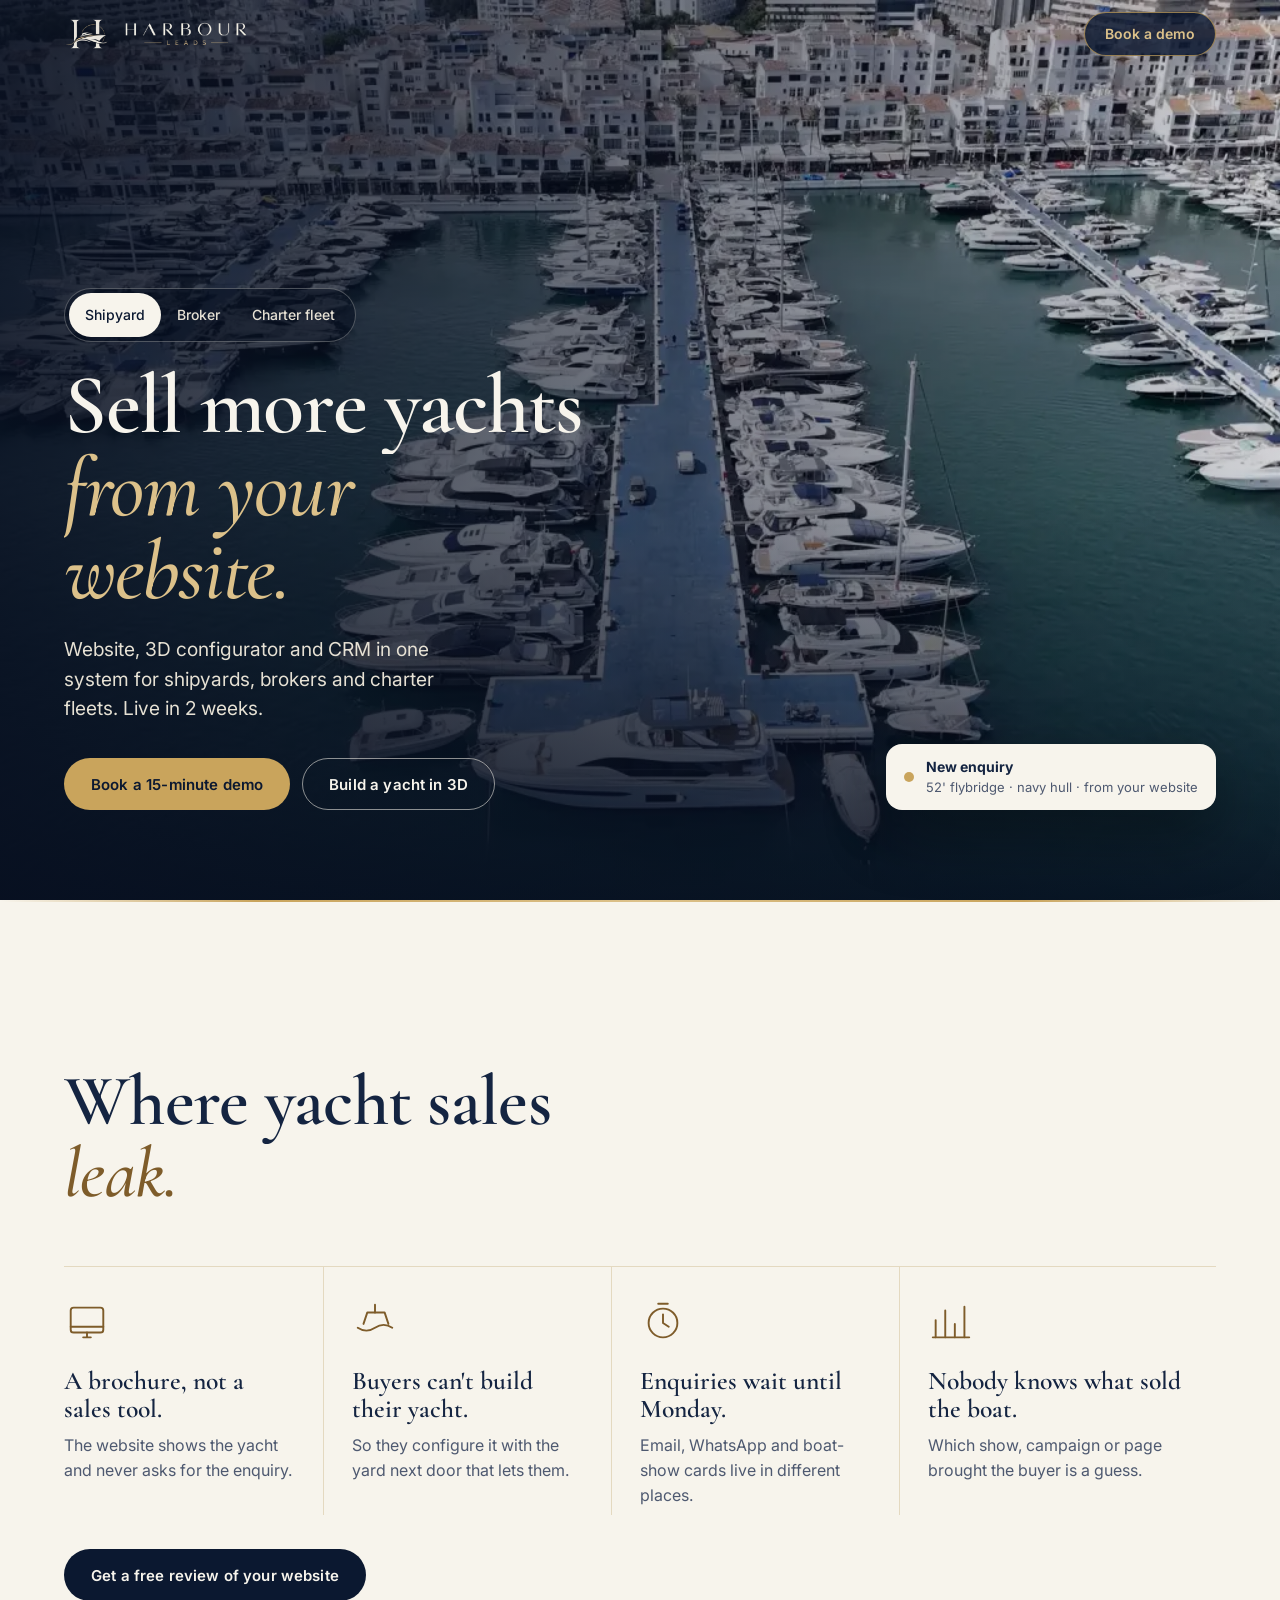
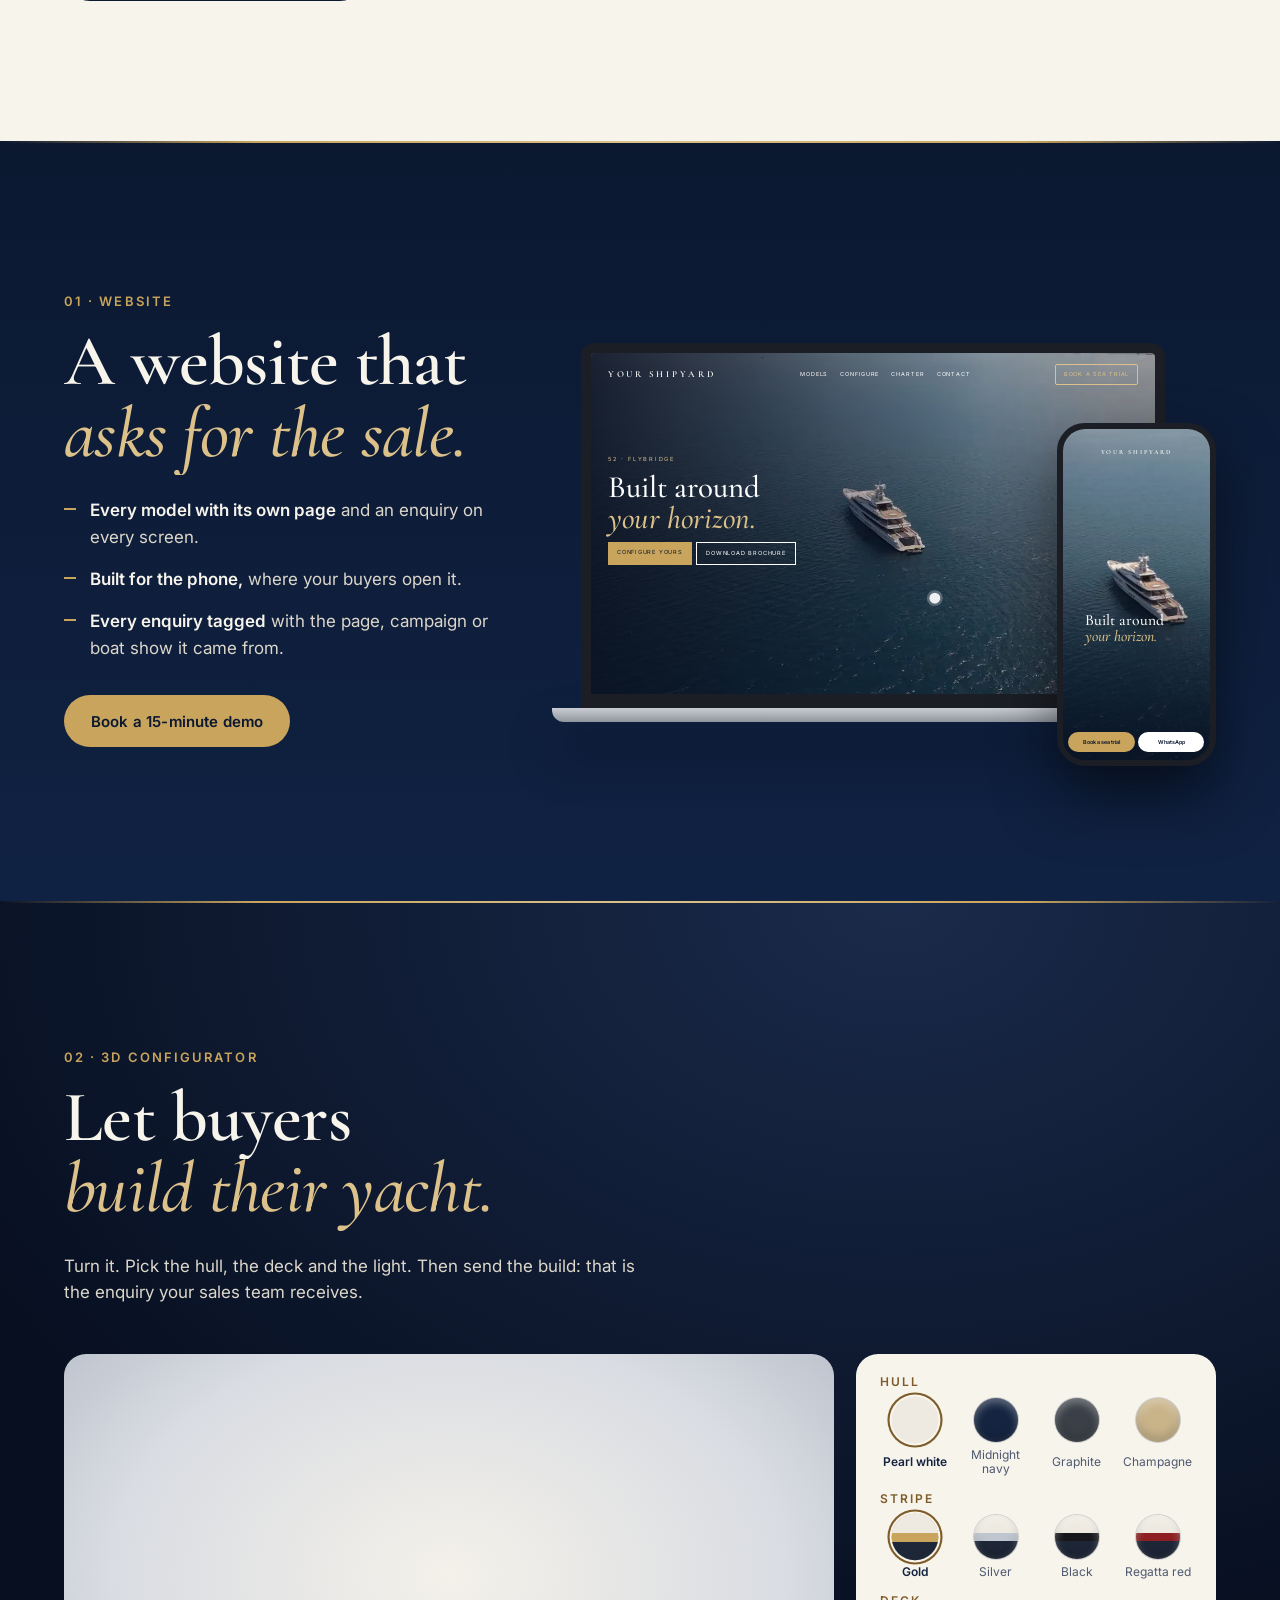
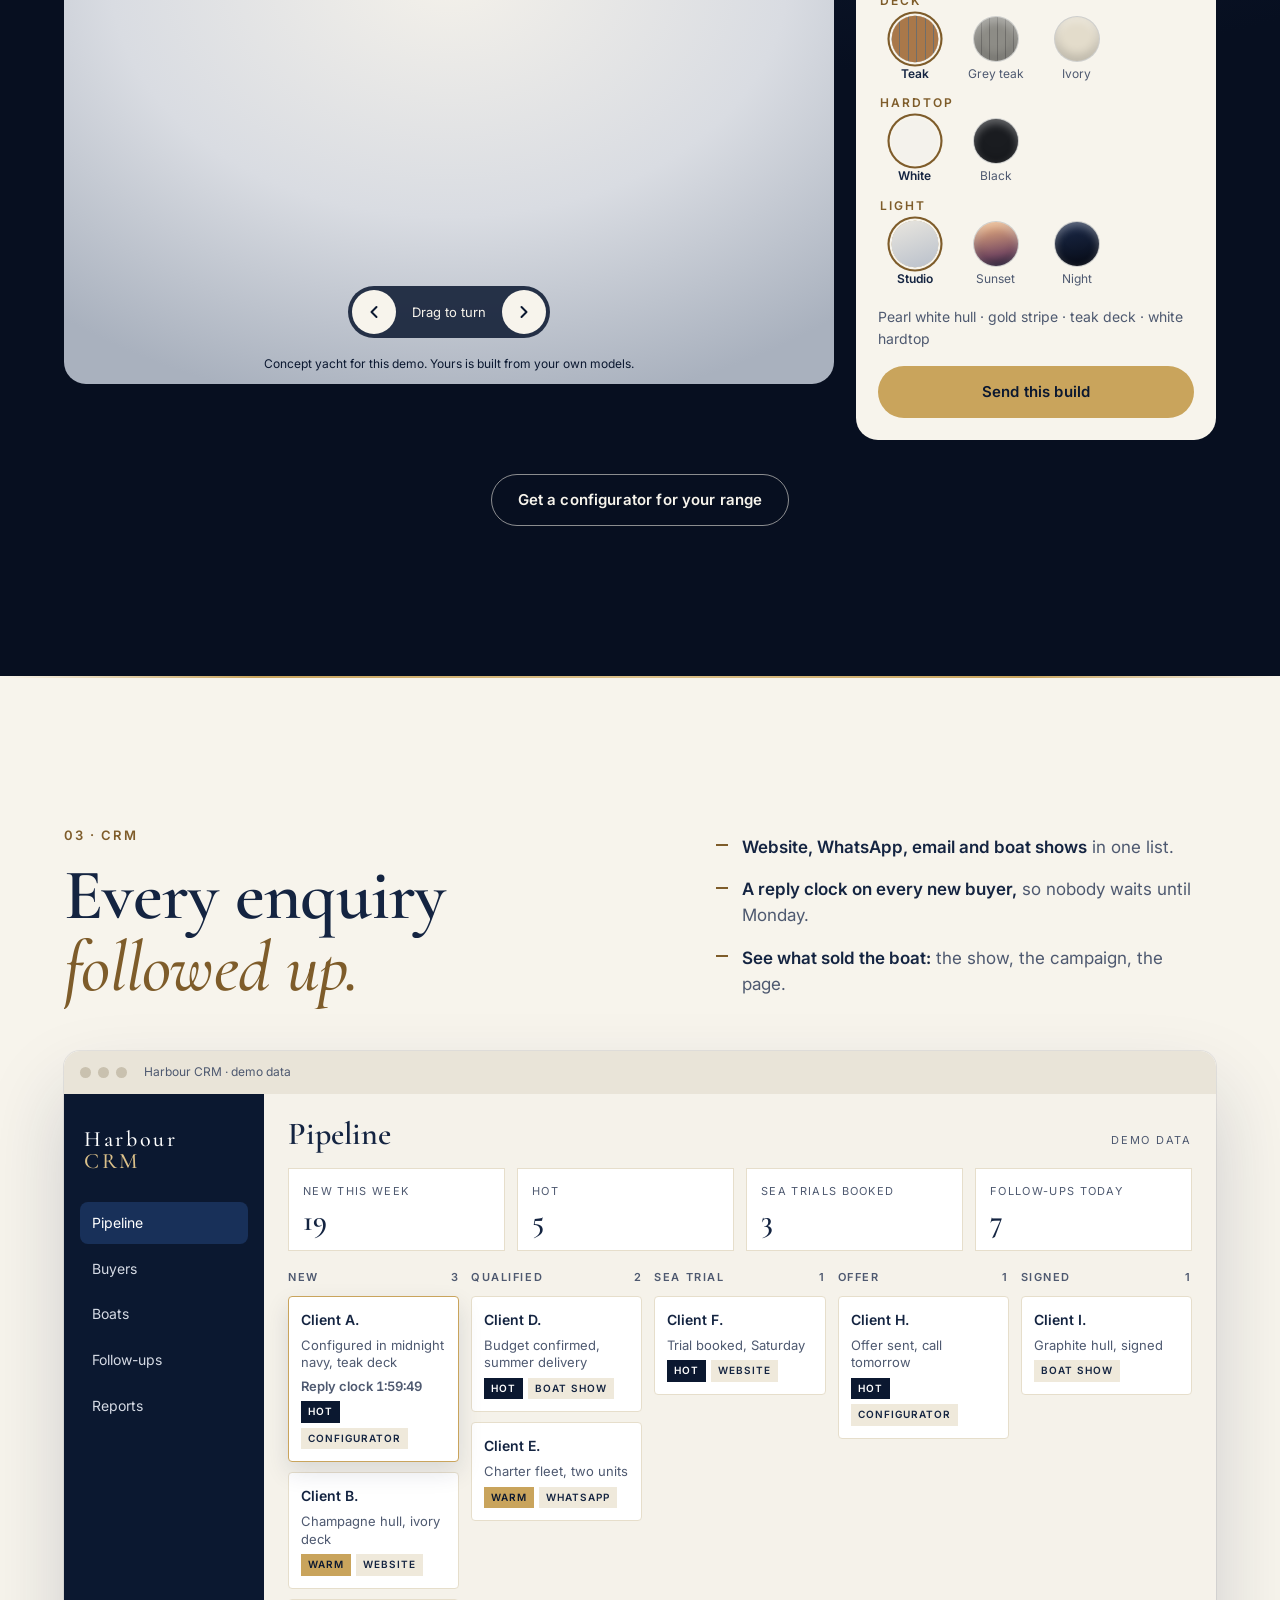
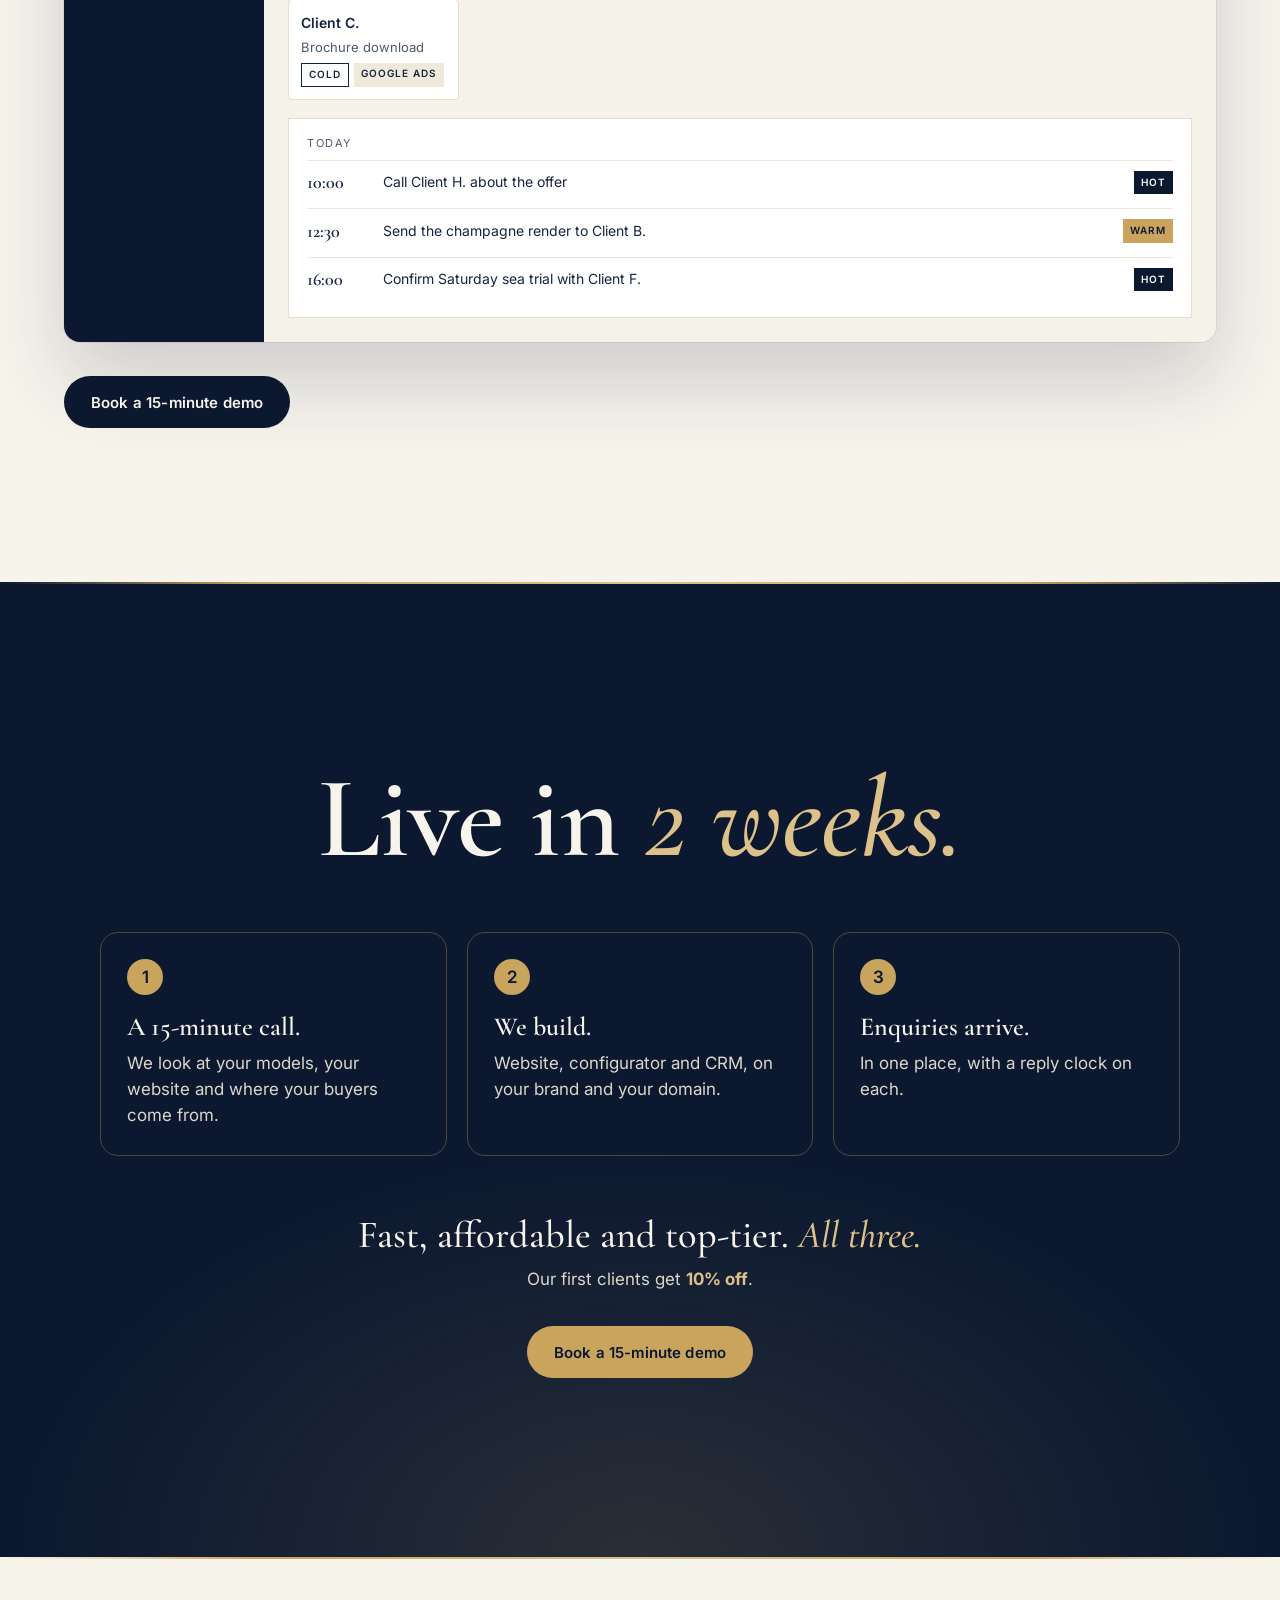
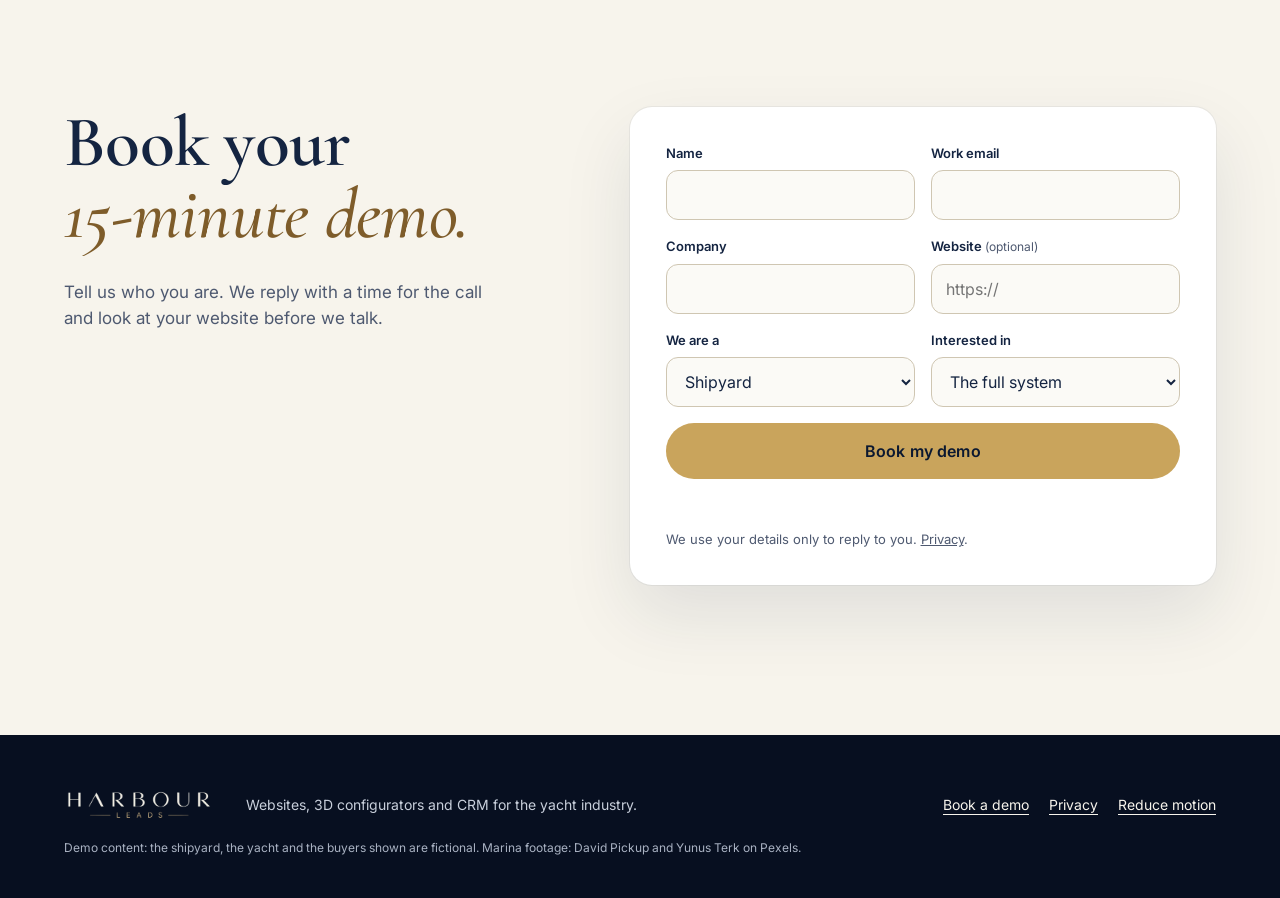
==== commit 97762fcd: "Pré-visualização: fluidez no telemóvel Co-Authored-By: Claude Opus 5.5 <noreply@anthropic.com>" ====
--- a/index.html
+++ b/index.html
@@ -348,6 +348,6 @@
 
 <a class="cta-fixo fora" href="#contact" data-cta="sticky" aria-hidden="true" tabindex="-1">Book a 15-minute demo</a>
 
-<script src="js/site.fc7b062e.js" defer></script>
+<script src="js/site.b83c0ab8.js" defer></script>
 </body>
 </html>
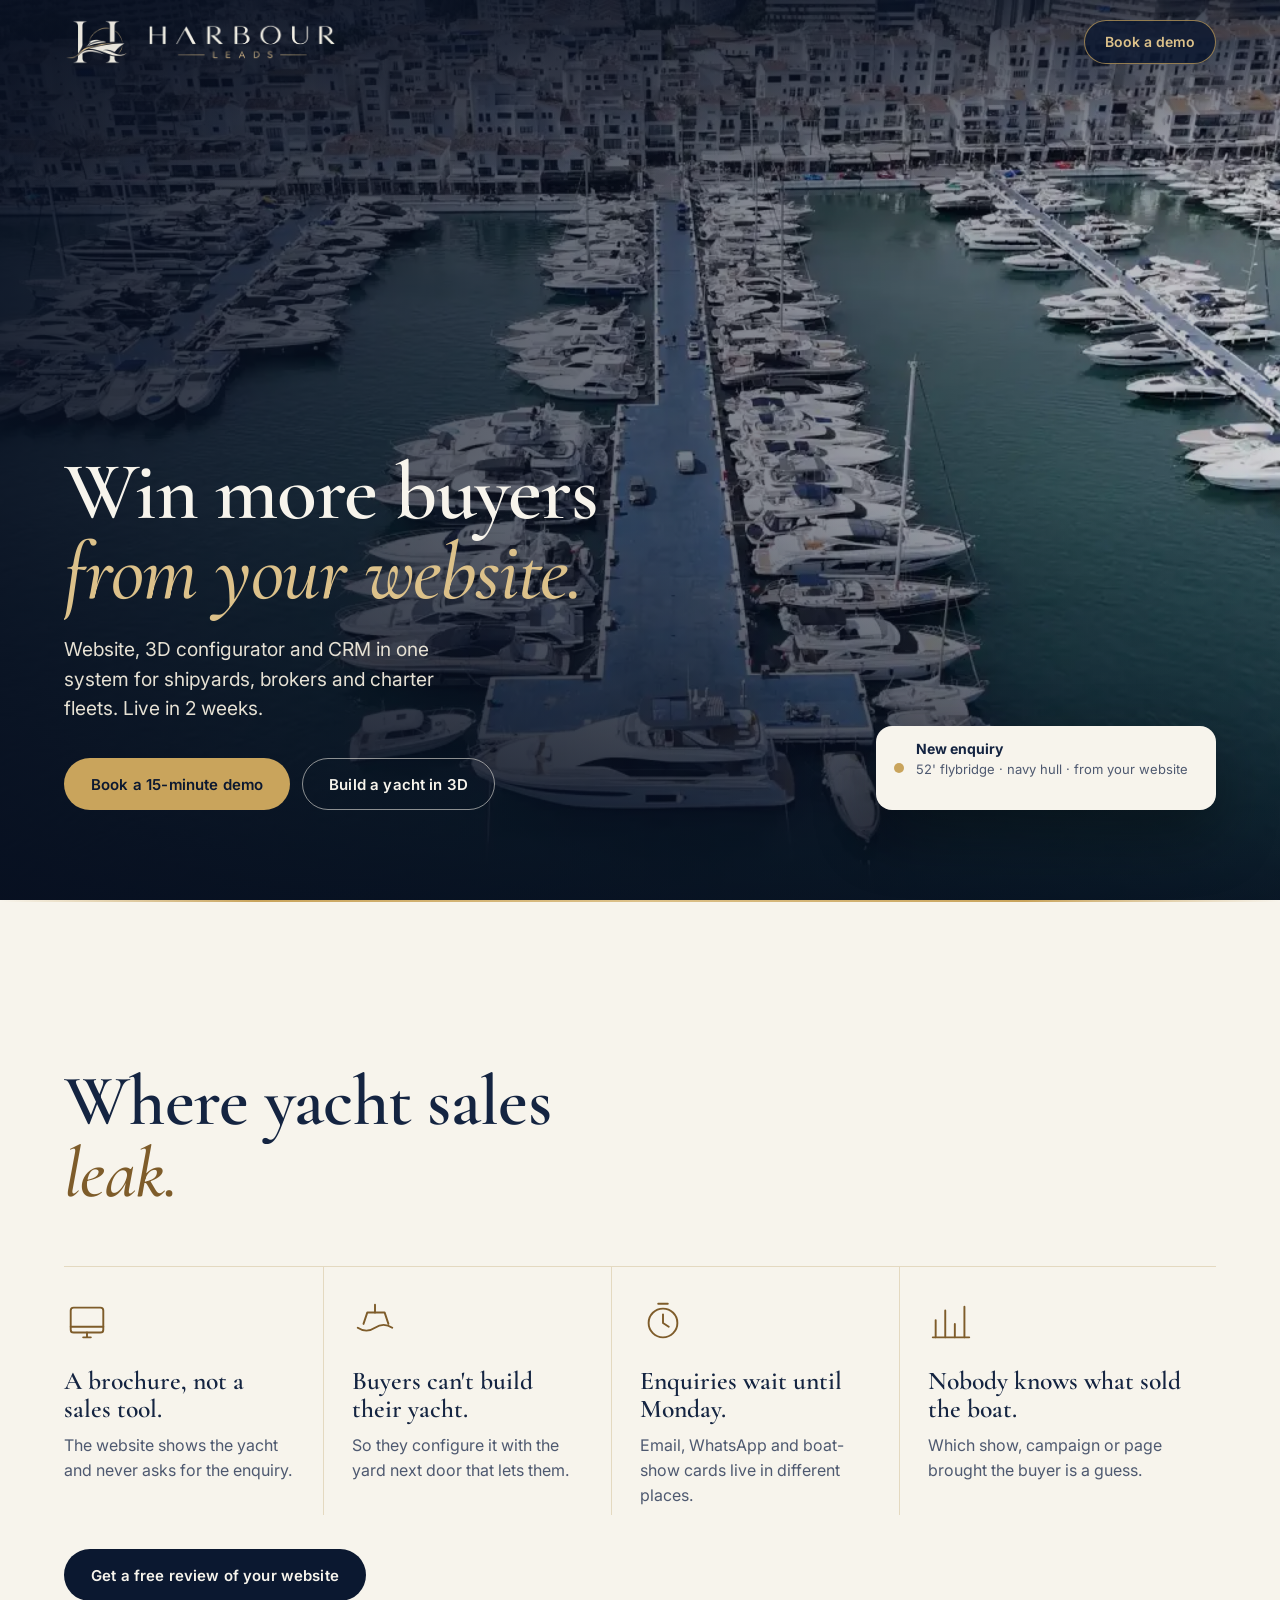
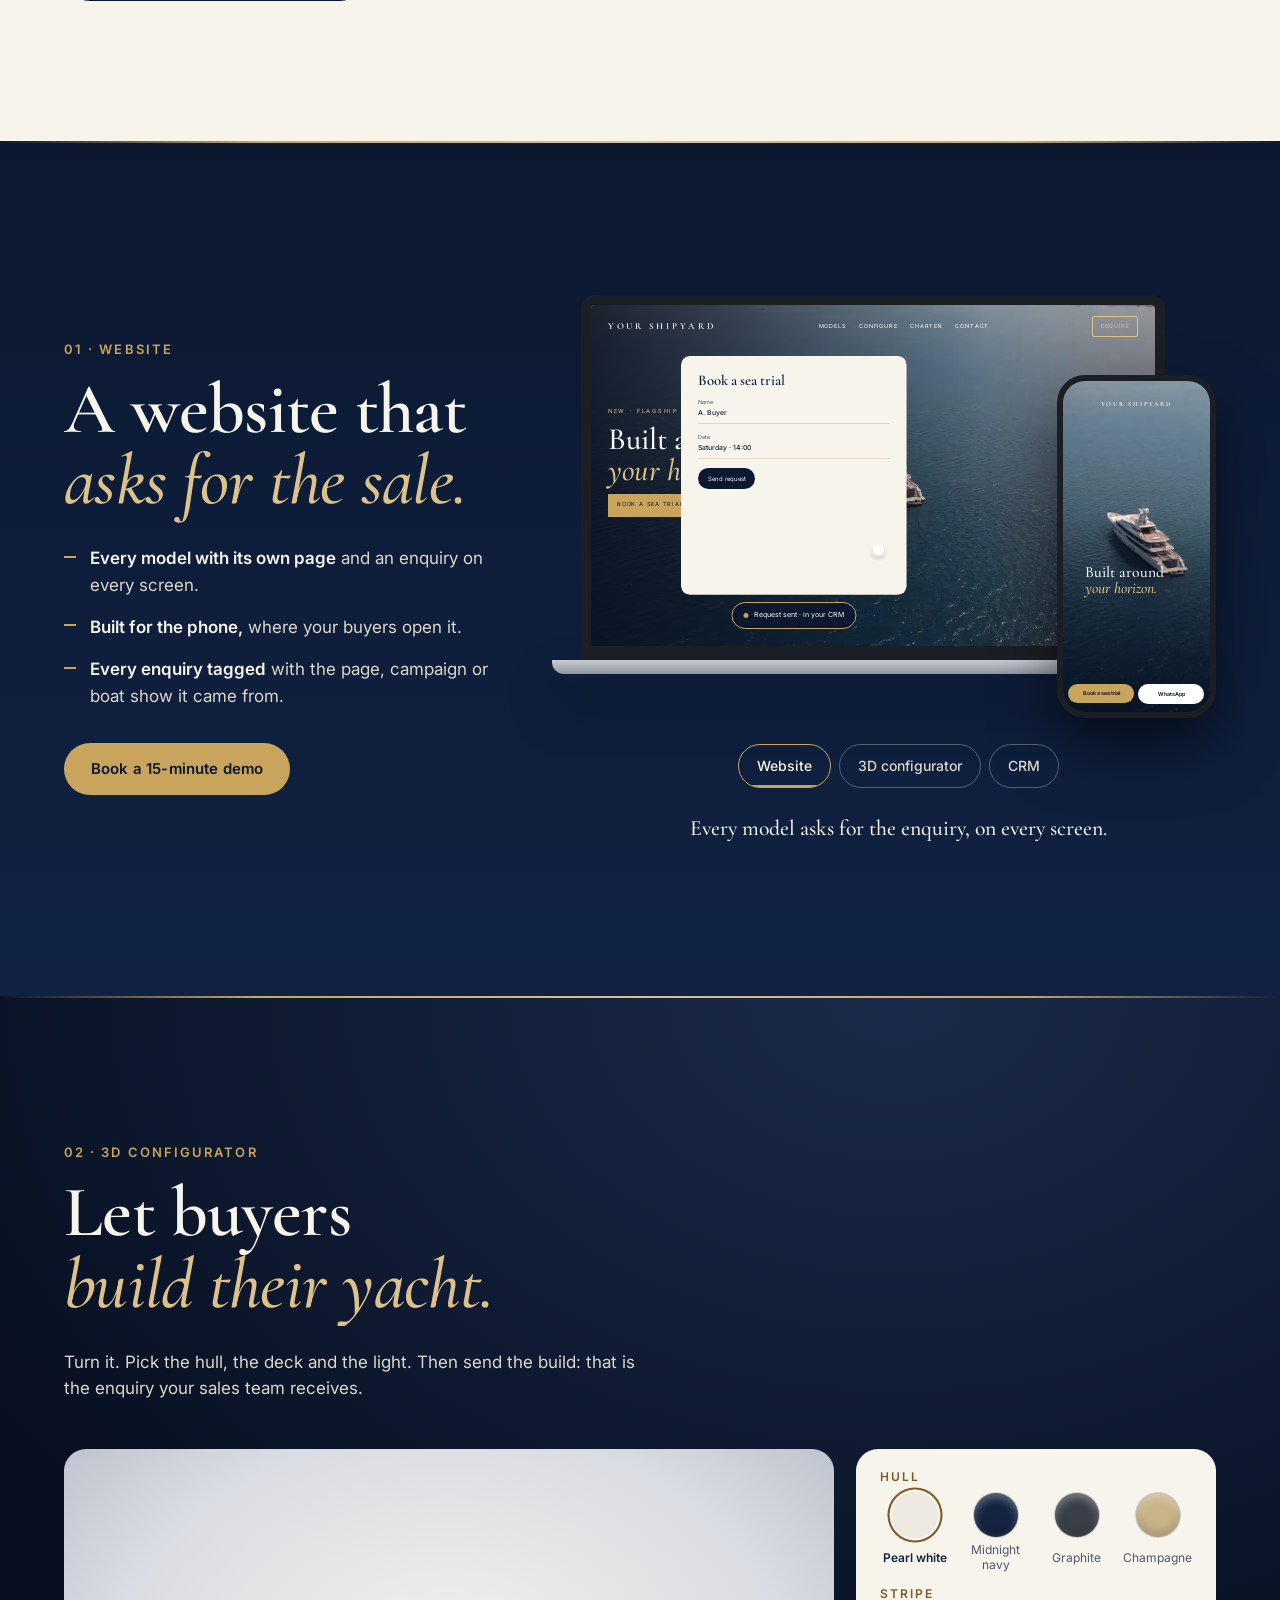
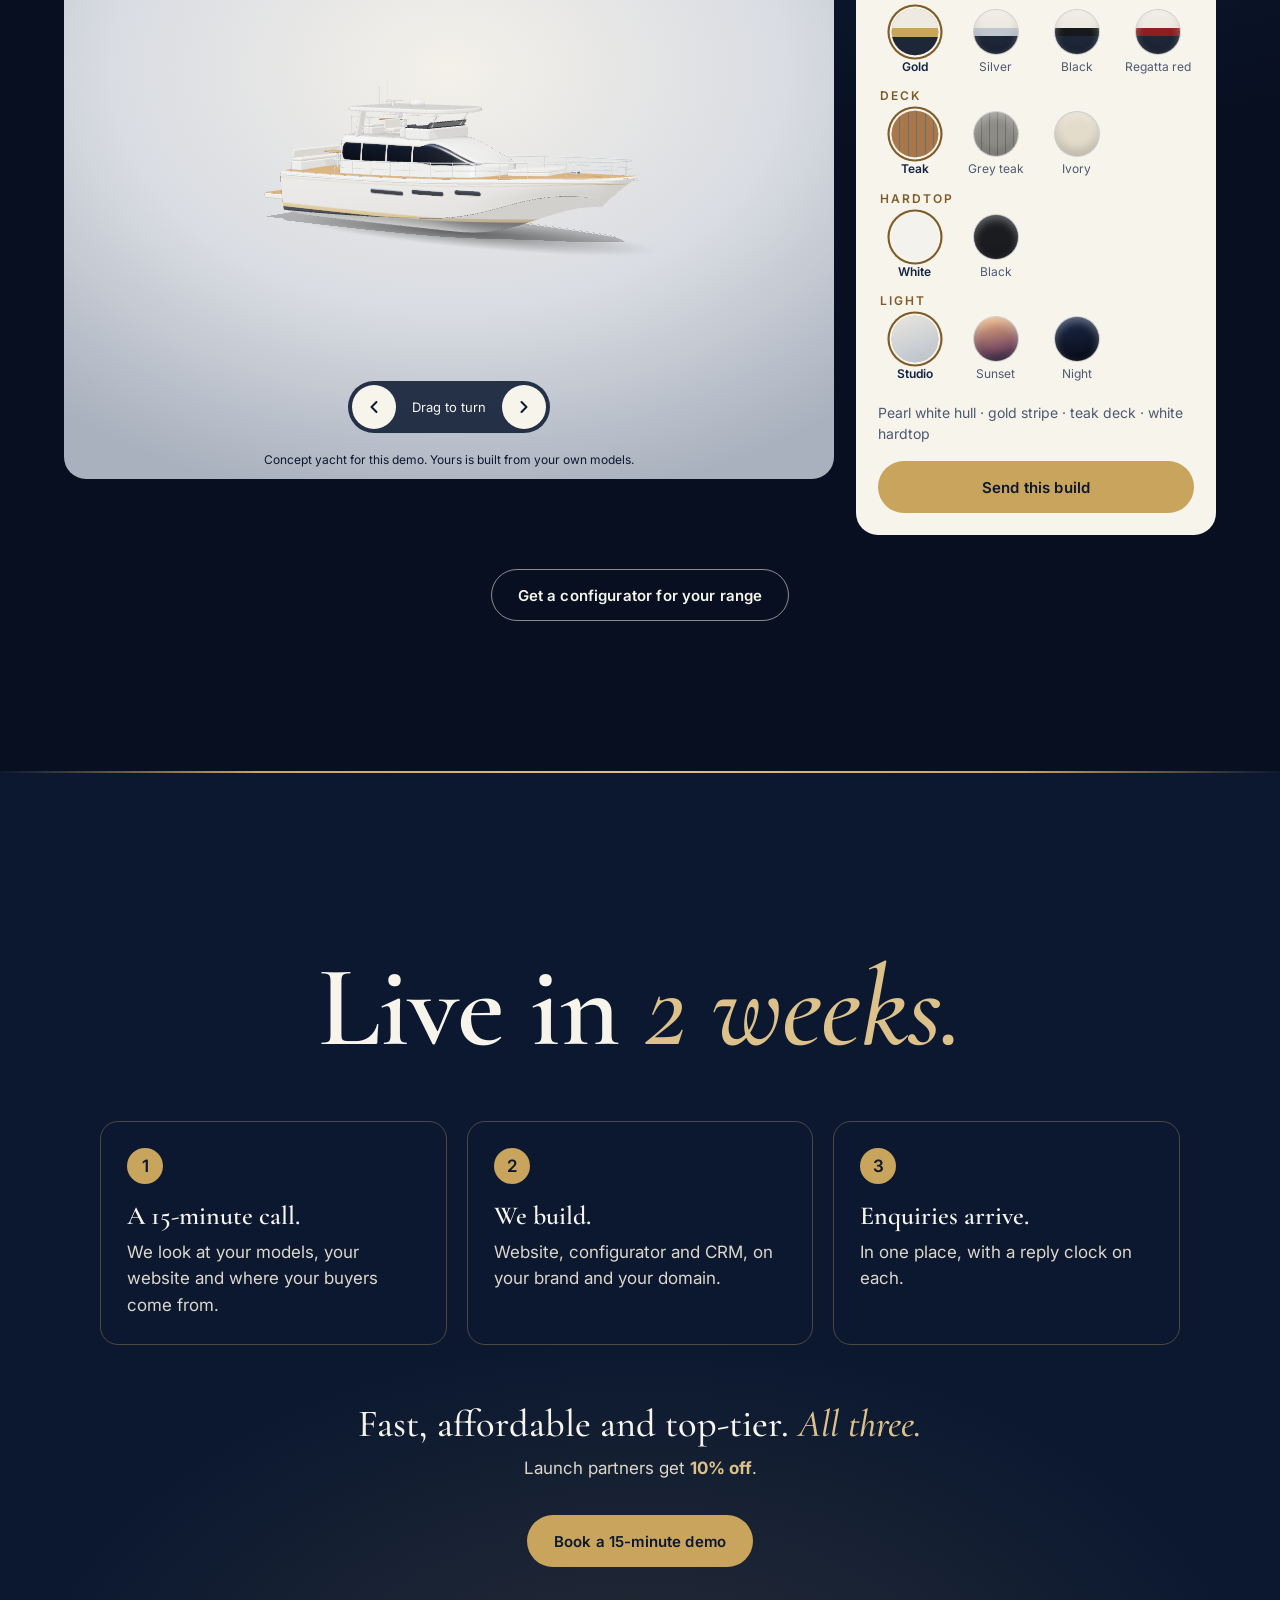
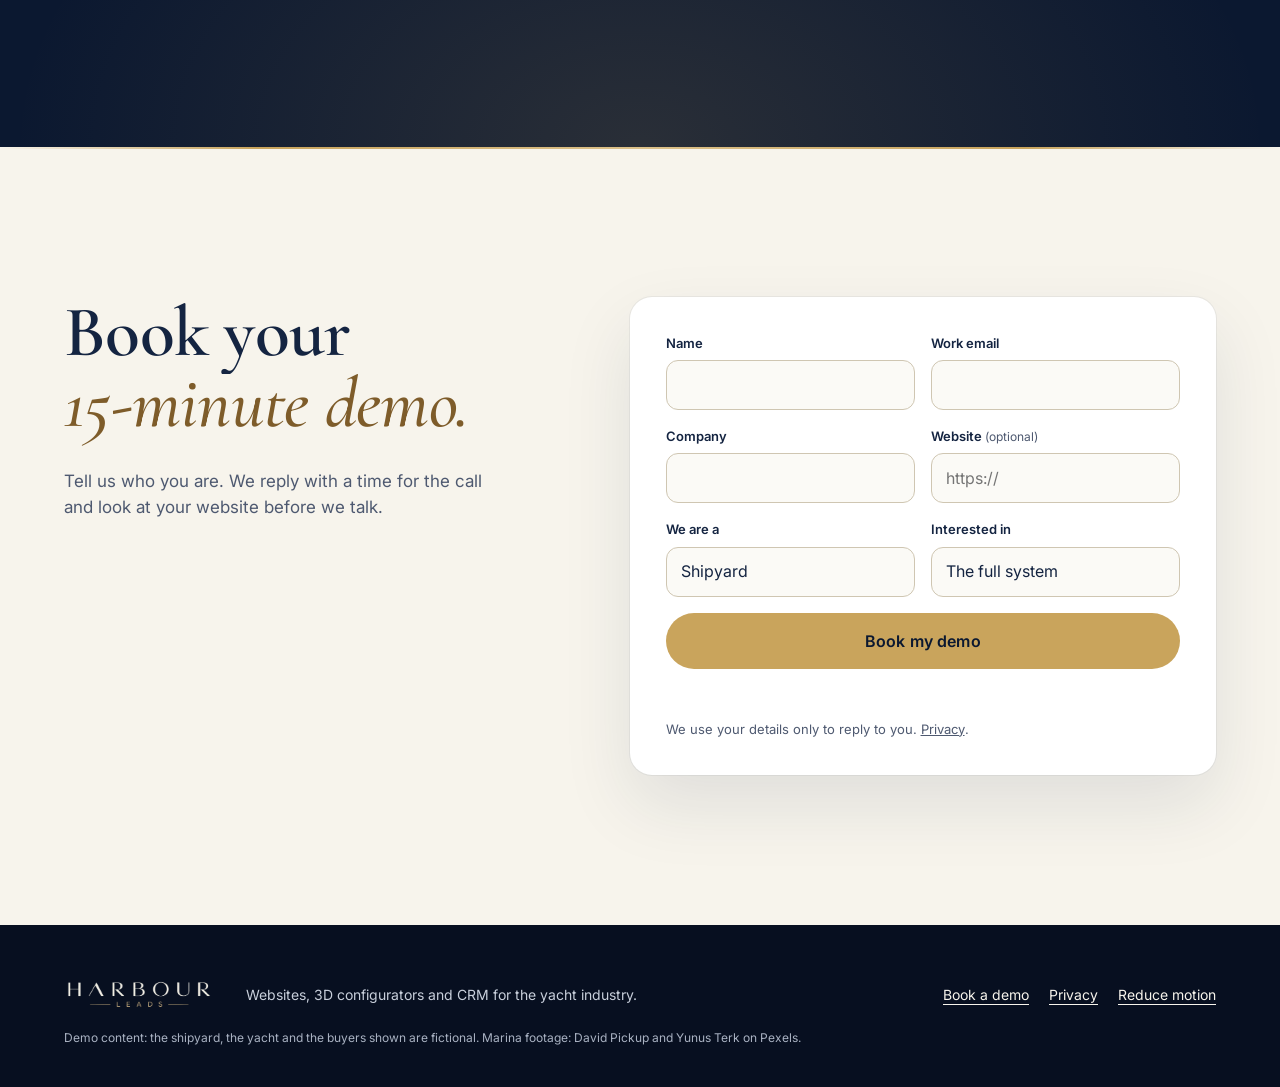
==== commit 2aa555c6: "Pré-visualização: abertura nova, gancho automático, ecrãs com website, configurador e CRM, iate 3D r" ====
--- a/index.html
+++ b/index.html
@@ -14,7 +14,7 @@
 <meta property="og:title" content="Sell more yachts from your website">
 <meta property="og:description" content="Website, 3D configurator and CRM for shipyards, brokers and charter fleets. Build a yacht in 3D and watch the enquiry land in the CRM. Live in 2 weeks.">
 <meta property="og:url" content="https://joaosoares-bit.github.io/harbourleads-world/">
-<meta property="og:image" content="https://joaosoares-bit.github.io/harbourleads-world/img/og-1200x630.jpg?v=9c18f165">
+<meta property="og:image" content="https://joaosoares-bit.github.io/harbourleads-world/img/og-1200x630.jpg?v=6bd3fa1b">
 <meta property="og:image:width" content="1200">
 <meta property="og:image:height" content="630">
 <meta property="og:image:alt" content="Harbour Leads: website, 3D configurator and CRM for the yacht industry">
@@ -22,7 +22,7 @@
 <link rel="icon" href="favicon.ico" sizes="32x32">
 <link rel="icon" href="img/icon-192.png" type="image/png" sizes="192x192">
 <link rel="apple-touch-icon" href="img/icon-192.png">
-<link rel="preload" href="img/markonly-sm.webp" as="image" fetchpriority="high">
+<link rel="preload" href="img/markonly-760.webp" as="image" fetchpriority="high" crossorigin="anonymous">
 <link rel="preconnect" href="https://fonts.googleapis.com">
 <link rel="preconnect" href="https://fonts.gstatic.com" crossorigin>
 <link rel="preload" as="style" href="https://fonts.googleapis.com/css2?family=Cormorant+Garamond:ital,wght@0,500;0,600;1,500&family=Inter:wght@400;500;600&display=swap">
@@ -32,7 +32,7 @@
 /* Antes da primeira pintura: movimento, segmento e a abertura em CSS. */
 (function(){var h=document.documentElement;h.classList.add('js');
 try{if(localStorage.getItem('hl-sem-movimento')==='1')h.classList.add('sem-movimento');}catch(e){}
-if(!h.classList.contains('sem-movimento'))h.classList.add('abre');
+if(!h.classList.contains('sem-movimento')&&!location.hash)h.classList.add('abre');
 var q=new URLSearchParams(location.search).get('p');var ok={yard:1,broker:1,charter:1};
 if(ok[q]){h.dataset.seg=q;try{localStorage.setItem('hl-seg',q)}catch(e){}}
 else{try{var s=localStorage.getItem('hl-seg');if(ok[s])h.dataset.seg=s}catch(e){}}
@@ -40,37 +40,30 @@
 history.scrollRestoration='manual';})();
 </script>
 <script id="cfg" type="application/json">{"ga4":"","form":"","site":"https://joaosoares-bit.github.io/harbourleads-world","whatsapp":"","email":""}</script>
-<style>:root{--navy-950: #070F20;--navy-900: #0B1830;--navy-800: #102243;--navy-700: #183059;--gold: #C9A45C;--gold-lt: #DCC18A;--gold-dk: #7E5C2A;--cream: #F7F4EC;--cream-ln: #E4D9C0;--ink: #142441;--muted: #4E5970;--mist: #C4CCDA;--serif: 'Cormorant Garamond','Iowan Old Style',Georgia,serif;--sans: 'Inter',-apple-system,system-ui,'Segoe UI',sans-serif;--ease: cubic-bezier(.22,1,.36,1);--pad: clamp(20px,5vw,72px);--max: 1320px}[hidden]{display: none !important}.sr-only{position: absolute;width: 1px;height: 1px;padding: 0;margin: -1px;overflow: hidden;clip: rect(0 0 0 0);white-space: nowrap;border: 0}*,*::before,*::after{box-sizing: border-box}html{overflow-x: clip;overscroll-behavior-x: none;-webkit-text-size-adjust: 100%;scroll-padding-top: 76px}body{margin: 0;background: var(--navy-900);color: var(--cream);font: 400 17px/1.55 var(--sans);touch-action: manipulation;-webkit-font-smoothing: antialiased}img,video,svg,canvas{display: block;max-width: 100%}a{color: inherit}button,input,select{font: inherit;color: inherit}main:focus{outline: none}:focus-visible{outline: 2px solid var(--gold);outline-offset: 3px}.caixa{width: min(100% - 2 * var(--pad),var(--max));margin-inline: auto}.saltar{position: absolute;left: 12px;top: -60px;z-index: 50;background: var(--gold);color: var(--navy-900);padding: 10px 16px;border-radius: 999px;text-decoration: none;font-weight: 600}.saltar:focus{top: 12px}.h2{font: 600 clamp(40px,5.6vw,84px)/1 var(--serif);letter-spacing: -.01em;margin: 0 0 28px;text-wrap: balance}.h2.grande{font-size: clamp(54px,9vw,150px)}.l{display: block;overflow: clip;padding-bottom: .08em;margin-bottom: -.08em}.li{display: inline-block}.ouro{color: var(--gold-lt);font-style: italic;font-weight: 500}.ouro-esc{color: var(--gold-dk);font-style: italic;font-weight: 500}html.js:not(.sem-movimento) .h2 .li{transform: translateY(42%);transition: transform 1.1s var(--ease)}html.js:not(.sem-movimento) .h2 .l + .l .li{transition-delay: .09s}html.js .h2.vista .li{transform: none}.num{font: 600 13px/1 var(--sans);letter-spacing: .16em;text-transform: uppercase;color: var(--gold);margin: 0 0 18px}.tom-creme .num{color: var(--gold-dk)}.accoes{display: flex;flex-wrap: wrap;gap: 12px;margin-top: 34px}.btn{display: inline-flex;align-items: center;justify-content: center;min-height: 52px;padding: 0 26px;border-radius: 999px;text-decoration: none;font: 600 15px/1 var(--sans);letter-spacing: .01em;border: 1px solid transparent;cursor: pointer;transition: transform .35s var(--ease),background-color .25s,color .25s,border-color .25s}.btn:hover{transform: translateY(-2px)}.btn:active{transform: scale(.97)}.btn-ouro{background: var(--gold);color: var(--navy-900)}.btn-ouro:hover{background: var(--gold-lt)}.btn-navy{background: var(--navy-900);color: var(--cream)}.btn-navy:hover{background: var(--navy-700)}.btn-linha,.btn-linha-escura{border-color: rgba(247,244,236,.55);color: var(--cream);background: transparent}.btn-linha:hover,.btn-linha-escura:hover{border-color: var(--gold-lt);color: var(--gold-lt)}.topo{position: fixed;inset: 0 0 auto;z-index: 30;height: 68px;display: flex;align-items: center;justify-content: space-between;padding: 0 var(--pad);transition: background-color .4s}.topo.solido{background: rgba(11,24,48,.94);box-shadow: 0 1px 0 rgba(201,164,92,.18)}.marca{display: flex;align-items: center;gap: 12px;text-decoration: none;min-height: 44px}.marca-h{width: 46px;height: auto;transform-origin: 50% 50%}.marca-nome{width: 128px;height: auto}.topo-cta{display: inline-flex;align-items: center;min-height: 44px;padding: 0 20px;border-radius: 999px;border: 1px solid rgba(201,164,92,.7);background: rgba(11,24,48,.82);color: var(--gold-lt);text-decoration: none;font: 600 14px/1 var(--sans);transition: background-color .25s,color .25s}.topo-cta:hover{background: var(--gold);color: var(--navy-900)}.hero{position: relative;min-height: 100svh;display: flex;align-items: flex-end;padding: 120px 0 clamp(56px,10svh,110px);overflow: clip;background: var(--navy-900)}.hero-media{position: absolute;inset: 0;background: var(--navy-900) url(filmes/hero-1080.webp) center / cover no-repeat}html.js .hero-media{background-image: none}.hero-video{width: 100%;height: 100%;object-fit: cover}.hero-veu{position: absolute;inset: 0;background:linear-gradient(90deg,rgba(7,15,32,.9) 0%,rgba(7,15,32,.62) 42%,rgba(7,15,32,.18) 100%),linear-gradient(0deg,rgba(7,15,32,.85) 0%,rgba(7,15,32,0) 45%)}.hero-texto{position: relative;z-index: 2}.titulo{font: 600 clamp(48px,6.6vw,108px)/.98 var(--serif);letter-spacing: -.015em;margin: 22px 0 22px;max-width: 13ch;text-wrap: balance}.hero-sub{max-width: 34ch;font-size: clamp(17px,1.5vw,20px);color: #E6E1D4;margin: 0}.segmento{position: relative;display: inline-flex;padding: 4px;border-radius: 999px;border: 1px solid rgba(247,244,236,.28);background: rgba(7,15,32,.55)}.segmento button{position: relative;z-index: 1;min-height: 44px;padding: 0 16px;border: 0;border-radius: 999px;background: transparent;cursor: pointer;font: 500 14px/1 var(--sans);color: #E6E1D4;transition: background-color .3s,color .3s}.segmento button[aria-checked="true"]{background: var(--cream);color: var(--navy-900)}.titulo .li.troca{animation: troca .7s var(--ease)}@keyframes troca{from{transform: translateY(60%)}to{transform: none}}.pedido-voa{position: absolute;z-index: 2;right: var(--pad);bottom: clamp(56px,10svh,110px);display: flex;gap: 12px;align-items: center;padding: 14px 18px;border-radius: 16px;background: var(--cream);color: var(--ink);box-shadow: 0 24px 60px rgba(0,0,0,.35);max-width: 330px}.pv-ponto{flex: none;width: 10px;height: 10px;border-radius: 50%;background: var(--gold);box-shadow: 0 0 0 0 rgba(201,164,92,.6);animation: pulsa 2.2s infinite}.pv-txt{display: grid;gap: 2px;font-size: 13px;line-height: 1.35;color: var(--muted)}.pv-txt b{color: var(--ink);font-size: 14px}[data-so]{display: none}html[data-seg="yard"] [data-so="yard"],html[data-seg="broker"] [data-so="broker"],html[data-seg="charter"] [data-so="charter"]{display: inline}@keyframes pulsa{70%{box-shadow: 0 0 0 12px rgba(201,164,92,0)}100%{box-shadow: 0 0 0 0 rgba(201,164,92,0)}}.abertura{position: absolute;inset: 0;z-index: 1;pointer-events: none}.esteira{position: absolute;left: 0;right: 0;top: 54%;width: 100%;height: 120px;fill: none;stroke: var(--gold);stroke-width: 2.2;stroke-linecap: round;vector-effect: non-scaling-stroke;stroke-dasharray: 1400;stroke-dashoffset: 1400;opacity: 0}html.abre .esteira{animation: esteira 2.1s .15s var(--ease) both}@keyframes esteira{0%{stroke-dashoffset: 1400;opacity: 1}55%{stroke-dashoffset: 0;opacity: 1}100%{stroke-dashoffset: 0;opacity: 0}}html.abre .marca-h{animation: voa 1.9s var(--ease) both}@keyframes voa{0%,38%{transform: translate(calc(50vw - var(--pad) - 23px),calc(44svh - 34px)) scale(3.4)}100%{transform: none}}html.abre .marca-nome{animation: aparece .7s 1.45s ease both}@keyframes aparece{from{opacity: 0}to{opacity: 1}}html.abre .topo-cta{animation: desce .8s 1.5s var(--ease) both}@keyframes desce{from{transform: translateY(-90px)}to{transform: none}}html.abre .titulo .li{animation: sobe 1.1s 1.15s var(--ease) both}html.abre .titulo .l + .l .li{animation-delay: 1.25s}@keyframes sobe{from{transform: translateY(42%)}to{transform: none}}html.abre .hero-sub,html.abre .hero-texto .accoes,html.abre .segmento{animation: sobe-pouco 1s 1.4s var(--ease) both}@keyframes sobe-pouco{from{transform: translateY(18px)}to{transform: none}}html.abre .pedido-voa{animation: chega 1s 2.6s var(--ease) both}html:not(.sem-movimento) .pedido-voa{animation: chega 1s 2.6s var(--ease) both}@keyframes chega{from{transform: translateY(calc(100% + 140px)) rotate(-3deg)}to{transform: none}}@supports (animation-timeline: view()){html:not(.sem-movimento) .hero-media{animation: moldura linear both;animation-timeline: view();animation-range: exit 0% exit 80%}@keyframes moldura{to{transform: scale(.9);border-radius: 28px}}}.dores,.peca,.config,.oferta,.contacto{position: relative}.dores::before,.peca::before,.config::before,.oferta::before,.contacto::before{content: "";position: absolute;left: 0;right: 0;top: 0;height: 2px;background: linear-gradient(90deg,transparent,var(--gold) 20%,var(--gold-lt) 50%,var(--gold) 80%,transparent);transform: scaleX(0);transform-origin: 0 50%;transition: transform 1.6s var(--ease);z-index: 2}html.sem-movimento .dores::before,html.sem-movimento .peca::before,html.sem-movimento .config::before,html.sem-movimento .oferta::before,html.sem-movimento .contacto::before,html:not(.js) section::before,section.entrou::before{transform: none}.tom-creme{background: var(--cream);color: var(--ink)}.tom-navy{background: var(--navy-900)}.tom-fundo{background: linear-gradient(180deg,var(--navy-900),var(--navy-800))}.tom-estudio{background: radial-gradient(120% 80% at 70% 0%,#1A2A4A 0%,var(--navy-950) 70%)}.dores{padding: clamp(90px,13vw,170px) 0 clamp(80px,11vw,140px)}.dores-lista{list-style: none;margin: 56px 0 0;padding: 0;display: grid;grid-template-columns: repeat(4,1fr);gap: 0;border-top: 1px solid var(--cream-ln)}.dores-lista li{padding: 32px 28px 8px 0;border-right: 1px solid var(--cream-ln);margin-right: 28px}.dores-lista li:last-child{border-right: 0;margin-right: 0}.dores-lista h3{font: 600 clamp(24px,2vw,30px)/1.1 var(--serif);margin: 22px 0 10px;color: var(--ink)}.dores-lista p{margin: 0;color: var(--muted);font-size: 16px}.ic-dor{width: 46px;height: 46px;fill: none;stroke: var(--gold-dk);stroke-width: 2;stroke-linecap: round;stroke-linejoin: round}html.js:not(.sem-movimento) .ic-dor *{stroke-dasharray: 160;stroke-dashoffset: 160;transition: stroke-dashoffset 1.6s var(--ease) .2s}html.js .vista .ic-dor *{stroke-dashoffset: 0}html.js:not(.sem-movimento) .revela{transform: translateY(34px);transition: transform 1s var(--ease)}html.js .revela.vista{transform: none}html.js:not(.sem-movimento) .pontos .revela:nth-child(2),html.js:not(.sem-movimento) .dores-lista .revela:nth-child(2),html.js:not(.sem-movimento) .passos .revela:nth-child(2){transition-delay: .08s}html.js:not(.sem-movimento) .pontos .revela:nth-child(3),html.js:not(.sem-movimento) .dores-lista .revela:nth-child(3),html.js:not(.sem-movimento) .passos .revela:nth-child(3){transition-delay: .16s}html.js:not(.sem-movimento) .dores-lista .revela:nth-child(4){transition-delay: .24s}.peca{padding: clamp(90px,12vw,160px) 0}.peca-grelha{display: grid;grid-template-columns: minmax(0,5fr) minmax(0,7fr);gap: clamp(32px,5vw,80px);align-items: center}.pontos{list-style: none;margin: 0;padding: 0;display: grid;gap: 16px;max-width: 44ch}.pontos li{padding-left: 26px;position: relative;color: #DCD7CA}.pontos li::before{content: "";position: absolute;left: 0;top: .62em;width: 12px;height: 2px;background: var(--gold)}.pontos b{color: var(--cream);font-weight: 600}.tom-creme .pontos li{color: var(--muted)}.tom-creme .pontos b{color: var(--ink)}.tom-creme .pontos li::before{background: var(--gold-dk)}.aparelhos{position: relative;padding-bottom: 7%}.portatil{width: 92%;container-type: inline-size}.portatil .ecra{aspect-ratio: 16 / 10;border: 10px solid #1B1E24;border-bottom-width: 14px;border-radius: 14px 14px 0 0;background: #000}.portatil-base{height: 14px;margin: 0 -5%;background: linear-gradient(#C9CDD3,#8F959E);border-radius: 0 0 12px 12px;box-shadow: 0 30px 50px rgba(0,0,0,.45)}.telemovel{position: absolute;right: 0;bottom: 0;width: 25%;container-type: inline-size}.telemovel .ecra{aspect-ratio: 390 / 844;border: 6px solid #1B1E24;border-radius: 28px;background: #000;box-shadow: 0 30px 60px rgba(0,0,0,.5)}.ecra{position: relative;overflow: hidden}.mock-site{font-size: calc((100cqw - 20px) / 80);color: #fff;font-family: var(--sans)}.mock-site>*{position: absolute}.ms-video,.mt-video{inset: 0;width: 100%;height: 100%;object-fit: cover;background: #0B1830 center / cover no-repeat}.mock-site::after{content: "";position: absolute;inset: 0;background: linear-gradient(90deg,rgba(7,15,32,.82),rgba(7,15,32,.1) 70%);pointer-events: none}.ms-nav{z-index: 2;left: 0;right: 0;top: 0;display: flex;align-items: center;justify-content: space-between;padding: 1.6em 2.4em}.ms-logo{font: 600 1.3em/1 var(--serif);letter-spacing: .3em}.ms-links{display: flex;gap: 2.2em;font-size: .78em;letter-spacing: .16em;text-transform: uppercase}.ms-links i{font-style: normal}.ms-btn{font-size: .78em;letter-spacing: .14em;text-transform: uppercase;padding: .9em 1.4em;border: 1px solid var(--gold-lt);color: var(--gold-lt);border-radius: 2px}.ms-hero{z-index: 2;left: 2.4em;top: 30%;display: grid;gap: 1.1em}.ms-eti{font-size: .8em;letter-spacing: .3em;color: var(--gold-lt)}.ms-tit{font: 500 4.4em/1 var(--serif)}.ms-tit em,.mt-tit em{color: var(--gold-lt)}.ms-bts{display: flex;gap: .8em;font-size: .8em;letter-spacing: .14em;text-transform: uppercase}.ms-b1{background: var(--gold);color: var(--navy-900);padding: 1.1em 1.6em}.ms-b2{border: 1px solid #fff;padding: 1.1em 1.6em}.ms-painel{z-index: 3;top: 0;bottom: 0;right: 0;width: 34%;background: var(--cream);color: var(--ink);padding: 6em 2.2em 2em;display: grid;align-content: start;gap: 1.3em;transform: translateX(102%)}.ms-p-tit{font: 600 2.1em/1.05 var(--serif)}.ms-campo{display: grid;gap: .35em;font-size: .78em;color: var(--muted);border-bottom: 1px solid var(--cream-ln);padding-bottom: .7em}.ms-campo b{color: var(--ink);font-size: 1.25em;font-weight: 500}.ms-p-btn{justify-self: start;background: var(--navy-900);color: var(--cream);font-size: .85em;padding: 1em 1.6em;border-radius: 99em}.ms-toast{z-index: 4;left: 50%;bottom: 2.4em;display: flex;align-items: center;gap: .8em;padding: 1em 1.6em;border-radius: 99em;background: var(--navy-900);border: 1px solid var(--gold);color: var(--cream);font-size: 1em;white-space: nowrap;transform: translate(-50%,260%)}.ms-toast i{width: .7em;height: .7em;border-radius: 50%;background: var(--gold)}.ms-cursor{z-index: 5;left: 0;top: 0;width: 1.6em;height: 1.6em;border-radius: 50%;background: rgba(255,255,255,.92);box-shadow: 0 0 0 .35em rgba(255,255,255,.25);transform: translate(48em,34em)}.mock-tel{font-size: calc((100cqw - 12px) / 24.375);color: #fff}.mock-tel>*{position: absolute}.mock-tel::after{content: "";position: absolute;inset: 0;background: linear-gradient(0deg,rgba(7,15,32,.85),rgba(7,15,32,0) 60%)}.mt-logo{z-index: 2;top: 3.2em;left: 0;right: 0;text-align: center;font: 600 1.05em/1 var(--serif);letter-spacing: .3em}.mt-tit{z-index: 2;left: 1.4em;bottom: 7.4em;font: 500 2.6em/1 var(--serif)}.mt-barra{z-index: 2;left: 1em;right: 1em;bottom: 1.6em;display: flex;gap: .6em;font-size: .9em}.mt-barra span{flex: 1;text-align: center;padding: 1em 0;border-radius: 99em;background: var(--gold);color: var(--navy-900);font-weight: 600}.mt-barra .mt-wa{background: #fff}html.js:not(.sem-movimento) .aparelhos.vista .ms-cursor{animation: ms-cursor 10s infinite var(--ease)}html.js:not(.sem-movimento) .aparelhos.vista .ms-alvo{animation: ms-clique 10s infinite}html.js:not(.sem-movimento) .aparelhos.vista .ms-painel{animation: ms-painel 10s infinite var(--ease)}html.js:not(.sem-movimento) .aparelhos.vista .ms-p-btn{animation: ms-clique2 10s infinite}html.js:not(.sem-movimento) .aparelhos.vista .ms-toast{animation: ms-toast 10s infinite var(--ease)}@keyframes ms-cursor{0%,22%{transform: translate(48em,34em)}38%,44%{transform: translate(71.5em,2.6em)}58%,66%{transform: translate(57em,25.5em)}80%,100%{transform: translate(48em,34em)}}@keyframes ms-clique{0%,40%{transform: none}42%{transform: scale(.92)}45%,100%{transform: none}}@keyframes ms-painel{0%,43%{transform: translateX(102%)}50%,88%{transform: none}95%,100%{transform: translateX(102%)}}@keyframes ms-clique2{0%,64%{transform: none}66%{transform: scale(.92)}69%,100%{transform: none}}@keyframes ms-toast{0%,67%{transform: translate(-50%,260%)}72%,88%{transform: translate(-50%,0)}95%,100%{transform: translate(-50%,260%)}}html.sem-movimento .ms-painel{transform: none}html.sem-movimento .ms-toast{transform: translate(-50%,0)}.config{padding: clamp(90px,12vw,150px) 0}.config-cabeca{max-width: 760px}.config-sub{color: #DCD7CA;max-width: 52ch;margin: 0}.config-grelha{margin-top: 48px;display: grid;grid-template-columns: minmax(0,1fr) 360px;gap: 22px;align-items: stretch}.palco3d{position: relative;height: min(70svh,660px);min-height: 420px;border-radius: 22px;overflow: hidden;isolation: isolate}html.js:not(.sem-movimento) .palco3d{transform: scale(.94);border-radius: 40px;transition: transform 1.4s var(--ease),border-radius 1.4s var(--ease)}html.js .palco3d.vista{transform: none;border-radius: 22px}.p3-fundo{position: absolute;inset: 0;z-index: -1;opacity: 0;transition: opacity 1.1s ease}.p3-studio{background: radial-gradient(80% 70% at 50% 35%,#F4F1EA 0%,#D9DCE2 55%,#A9B1BE 100%)}.p3-sunset{background: linear-gradient(180deg,#F4C38E 0%,#D98B6A 32%,#7D4E66 62%,#2B2645 100%)}.p3-night{background: radial-gradient(90% 70% at 50% 20%,#22365E 0%,#0C1428 60%,#050912 100%)}.palco3d[data-cena="studio"] .p3-studio,.palco3d[data-cena="sunset"] .p3-sunset,.palco3d[data-cena="night"] .p3-night{opacity: 1}.p3-canvas{position: absolute;inset: 0;width: 100%;height: 100%;touch-action: pan-y;cursor: grab}.p3-canvas:active{cursor: grabbing}.p3-estado{position: absolute;left: 50%;top: 50%;transform: translate(-50%,-50%);margin: 0;padding: 10px 18px;border-radius: 999px;background: rgba(11,24,48,.86);color: var(--cream);font-size: 14px}.p3-rodar{position: absolute;left: 50%;bottom: 46px;transform: translateX(-50%);display: flex;align-items: center;gap: 10px;padding: 4px;border-radius: 999px;background: rgba(11,24,48,.86)}.p3-rodar button{width: 44px;height: 44px;border-radius: 50%;border: 0;background: var(--cream);color: var(--navy-900);cursor: pointer;display: grid;place-items: center}.p3-rodar svg{width: 20px;height: 20px;fill: none;stroke: currentColor;stroke-width: 2.4;stroke-linecap: round;stroke-linejoin: round}.p3-dica{font-size: 13px;color: var(--cream);padding: 0 6px;white-space: nowrap}.p3-nota{position: absolute;left: 12px;right: 12px;bottom: 12px;margin: 0;text-align: center;font-size: 12px;line-height: 1.3;color: var(--navy-900)}.palco3d[data-cena="sunset"] .p3-nota,.palco3d[data-cena="night"] .p3-nota{color: var(--cream)}.opcoes{display: grid;align-content: start;gap: 16px;padding: 22px;border-radius: 22px;background: var(--cream);color: var(--ink)}.opcoes fieldset{border: 0;margin: 0;padding: 0}.opcoes legend{font: 600 12px/1 var(--sans);letter-spacing: .16em;text-transform: uppercase;color: var(--gold-dk);margin-bottom: 10px}.amostras{display: grid;grid-template-columns: repeat(4,1fr);gap: 8px}.amostras label{position: relative;display: grid;justify-items: center;gap: 6px;cursor: pointer;text-align: center}.amostras input{position: absolute;inset: 0;z-index: 1;width: 100%;height: 100%;margin: 0;opacity: 0;cursor: pointer}.am{width: 44px;height: 44px;border-radius: 50%;background: var(--c);box-shadow: inset 0 -6px 10px rgba(0,0,0,.16),inset 0 4px 8px rgba(255,255,255,.35),0 0 0 1px rgba(20,36,65,.18);transition: transform .3s var(--ease),box-shadow .3s}.am-fio{background: linear-gradient(180deg,#EEEAE1 0 42%,var(--c) 42% 60%,#1E2738 60%)}.am-teca{background: repeating-linear-gradient(90deg,var(--c) 0 7px,rgba(0,0,0,.55) 7px 8px)}.am-cena{background: var(--c)}.am-n{font-size: 12px;line-height: 1.2;color: var(--muted)}.amostras input:checked + .am{box-shadow: 0 0 0 2px var(--cream),0 0 0 4px var(--gold-dk);transform: scale(1.06)}.amostras input:checked ~ .am-n{color: var(--ink);font-weight: 600}.amostras input:focus-visible + .am{outline: 2px solid var(--gold-dk);outline-offset: 5px}.resumo{margin: 4px 0 0;font-size: 14px;color: var(--muted);min-height: 2.6em}.enviar-build{width: 100%}.toast-build{margin: 0;padding: 12px 14px;border-radius: 12px;background: var(--navy-900);color: var(--cream);font-size: 14px}.toast-build a{color: var(--gold-lt)}.config-cta{justify-content: center}.crm-cabeca{display: grid;grid-template-columns: minmax(0,6fr) minmax(0,5fr);gap: clamp(24px,4vw,64px);align-items: end}.crm-cabeca .h2{margin-bottom: 0}.crm-cabeca .pontos{margin-bottom: 6px}.crm{margin-top: 48px;border-radius: 16px;overflow: hidden;background: #fff;box-shadow: 0 40px 80px rgba(20,36,65,.18),0 0 0 1px rgba(20,36,65,.08);color: var(--ink);font-size: 14px}.crm-barra{display: flex;align-items: center;gap: 7px;padding: 12px 16px;background: #E9E4D8;font-size: 12px;color: var(--muted)}.crm-barra i{width: 11px;height: 11px;border-radius: 50%;background: #C9C1AF}.crm-barra span{margin-left: 10px}.crm-corpo{display: grid;grid-template-columns: 200px 1fr;min-height: 520px}.crm-lado{background: var(--navy-900);color: #D5DAE4;padding: 24px 16px;display: grid;align-content: start;gap: 4px}.crm-lado span{padding: 10px 12px;border-radius: 8px}.crm-lado .on{background: var(--navy-700);color: #fff}.crm-logo{font: 500 22px/1 var(--serif);letter-spacing: .12em;color: #fff;margin-bottom: 16px;padding-left: 4px !important}.crm-logo em{color: var(--gold-lt);font-style: normal}.crm-main{background: #F5F2EA;padding: 24px;display: grid;gap: 18px;align-content: start}.crm-tit{display: flex;justify-content: space-between;align-items: baseline}.crm-tit span:first-child{font: 600 32px/1 var(--serif)}.crm-eti{font-size: 11px;letter-spacing: .16em;text-transform: uppercase;color: var(--muted)}.crm-kpi{display: grid;grid-template-columns: repeat(4,1fr);gap: 12px}.crm-kpi span{background: #fff;border: 1px solid #E6DECB;padding: 14px;display: grid;gap: 6px}.crm-kpi small{font-size: 11px;letter-spacing: .12em;text-transform: uppercase;color: var(--muted)}.crm-kpi b{font: 600 30px/1 var(--serif)}.crm-cols{display: grid;grid-template-columns: repeat(5,minmax(0,1fr));gap: 12px;align-items: start}.crm-col{display: grid;gap: 10px}.crm-col h4{margin: 0;display: flex;justify-content: space-between;font-size: 11px;letter-spacing: .14em;text-transform: uppercase;color: var(--muted);font-weight: 600}.cartao{background: #fff;border: 1px solid #E6DECB;padding: 12px;display: grid;gap: 6px;border-radius: 4px}.cartao b{font-weight: 600;font-size: 14px}.cartao>span{font-size: 13px;color: var(--muted);line-height: 1.35}.tags{display: flex;flex-wrap: wrap;gap: 5px}.tags em,.crm-hoje em{font-style: normal;font-size: 10px;font-weight: 600;letter-spacing: .1em;text-transform: uppercase;padding: 4px 7px}.t-hot{background: var(--navy-900);color: #fff}.t-warm{background: var(--gold);color: var(--navy-900)}.t-cold{border: 1px solid var(--ink);color: var(--ink)}.t-src{background: #EFE9DB;color: var(--ink)}.relogio-resposta{font-size: 12px;font-weight: 600;color: var(--gold-dk);font-variant-numeric: tabular-nums}.cartao.novo{border-color: var(--gold)}html.js:not(.sem-movimento) .cartao.novo{animation: aterra 1.1s var(--ease) both}@keyframes aterra{from{transform: translateY(-36px) scale(.92);box-shadow: 0 0 0 0 rgba(201,164,92,.7)}60%{box-shadow: 0 0 0 10px rgba(201,164,92,0)}to{transform: none;box-shadow: 0 10px 24px rgba(20,36,65,.12)}}.crm-hoje{background: #fff;border: 1px solid #E6DECB;padding: 16px 18px;display: grid;gap: 4px}.crm-hoje small{font-size: 11px;letter-spacing: .14em;text-transform: uppercase;color: var(--muted);margin-bottom: 4px}.crm-hoje p{margin: 0;display: grid;grid-template-columns: 64px 1fr auto;align-items: center;gap: 12px;padding: 10px 0;border-top: 1px solid #EEE8DA}.crm-hoje time{font: 600 18px/1 var(--serif)}.oferta{padding: clamp(100px,14vw,180px) 0;text-align: center;background: radial-gradient(70% 60% at 50% 100%,rgba(201,164,92,.16),transparent 70%),var(--navy-900)}.oferta .h2 em{font-style: italic}.passos{list-style: none;margin: 56px auto 0;padding: 0;display: grid;grid-template-columns: repeat(3,1fr);gap: 20px;max-width: 1080px;text-align: left}.passos li{padding: 26px;border: 1px solid rgba(201,164,92,.35);border-radius: 18px;color: #DCD7CA}.passos b{color: var(--cream);display: block;font: 600 26px/1.1 var(--serif);margin-bottom: 8px}.p-n{display: inline-grid;place-items: center;width: 36px;height: 36px;border-radius: 50%;background: var(--gold);color: var(--navy-900);font-weight: 600;margin-bottom: 18px}.tres{font: 500 clamp(26px,3vw,40px)/1.2 var(--serif);margin: 56px 0 8px}.tres b{color: var(--gold-lt);font-style: italic;font-weight: 500}.desconto{margin: 0;color: #DCD7CA}.desconto b{color: var(--gold-lt)}.oferta .accoes{justify-content: center}.contacto{padding: clamp(90px,12vw,150px) 0}.contacto-grelha{display: grid;grid-template-columns: minmax(0,5fr) minmax(0,6fr);gap: clamp(32px,6vw,96px);align-items: start}.contacto-texto p{color: var(--muted);max-width: 40ch}.sobre{display: inline-block;padding: 8px 14px;border-radius: 999px;background: #EFE9DB;color: var(--ink) !important;font-size: 14px}.form{display: grid;grid-template-columns: 1fr 1fr;gap: 16px;padding: clamp(22px,3vw,36px);border-radius: 22px;background: #fff;box-shadow: 0 30px 70px rgba(20,36,65,.1),0 0 0 1px rgba(20,36,65,.06)}.form label{display: grid;gap: 7px;font-size: 13px;font-weight: 600;color: var(--ink)}.form label small{font-size: 12px;font-weight: 400;color: var(--muted)}.form input,.form select{min-height: 50px;padding: 0 14px;border-radius: 12px;border: 1px solid #CFC6B2;background: #FBFAF6;color: var(--ink);font-size: 16px;font-weight: 400;width: 100%}.form input:focus,.form select:focus{border-color: var(--gold-dk);outline: 2px solid rgba(201,164,92,.4);outline-offset: 1px}.form input[aria-invalid="true"]{border-color: #A3242A}.form .btn{grid-column: 1 / -1;min-height: 56px;font-size: 16px}.form-estado{grid-column: 1 / -1;margin: 0;font-size: 15px;color: var(--ink);min-height: 1.2em}.form-estado.erro{color: #A3242A}.form-estado.ok{padding: 14px 16px;border-radius: 12px;background: var(--navy-900);color: var(--cream)}.form-legal{grid-column: 1 / -1;margin: 0;font-size: 13px;color: var(--muted)}.armadilha{position: absolute;left: -9999px;width: 1px;height: 1px;overflow: hidden}.rodape{background: var(--navy-950);color: #C8CFDB;padding: 48px 0 40px;font-size: 14px}.rodape-grelha{display: grid;grid-template-columns: auto 1fr auto;gap: 12px 32px;align-items: center}.rodape p{margin: 0}.rodape-marca{width: 150px;height: auto}.rodape-links{display: flex;gap: 20px;align-items: center;flex-wrap: wrap}.rodape-links a,.mov{display: inline-flex;align-items: center;min-height: 44px;color: var(--cream);text-decoration: underline;text-underline-offset: 4px;background: none;border: 0;padding: 0;cursor: pointer;font-size: 14px}.mov[aria-pressed="true"]{color: var(--gold-lt)}.rodape-nota{grid-column: 1 / -1;font-size: 12px;color: #A9B2C2}.cta-fixo{display: none}@media (prefers-reduced-motion: reduce){.pv-ponto{animation: none}html:not(.sem-movimento) .cartao.novo{animation-name: aterra-calmo}@keyframes aterra-calmo{from{transform: translateY(-36px)}to{transform: none}}}html.sem-movimento *,html.sem-movimento *::before,html.sem-movimento *::after{animation: none !important;transition: none !important}@media (max-width: 1100px){.dores-lista{grid-template-columns: 1fr 1fr}.dores-lista li:nth-child(2){border-right: 0;margin-right: 0}.config-grelha{grid-template-columns: 1fr}.crm-corpo{grid-template-columns: 1fr}.crm-lado{display: none}.crm-cols{grid-template-columns: repeat(3,minmax(0,1fr))}.crm-cols .crm-col:nth-child(n + 4){display: none}}@media (max-width: 860px){.peca-grelha,.crm-cabeca,.contacto-grelha{grid-template-columns: 1fr}.aparelhos{order: -1;margin-bottom: 8px}.passos{grid-template-columns: 1fr}}@media (max-width: 760px){body{font-size: 16px}.topo{height: 60px}.marca-nome{display: none}.marca-h{width: 44px}html.abre .marca-h{animation-name: voa-tel}@keyframes voa-tel{0%,38%{transform: translate(calc(50vw - var(--pad) - 22px),calc(30svh - 30px)) scale(2.8)}100%{transform: none}}.esteira{top: 30%}.hero{align-items: flex-end;padding-top: 96px;padding-bottom: 150px}.hero-veu{background: linear-gradient(0deg,rgba(7,15,32,.95) 0%,rgba(7,15,32,.7) 55%,rgba(7,15,32,.3) 100%)}.hero-media{background-image: url(filmes/hero-v-480.webp)}.titulo{font-size: clamp(42px,12.4vw,60px)}.segmento button{padding: 0 12px;font-size: 13px}.hero-texto .accoes .btn{flex: 1 1 100%}.pedido-voa{left: var(--pad);right: auto;bottom: 22px;max-width: calc(100% - 2 * var(--pad));padding: 12px 14px}.dores-lista{grid-template-columns: 1fr}.dores-lista li{border-right: 0;margin-right: 0;border-bottom: 1px solid var(--cream-ln);padding: 26px 0 24px;display: grid;grid-template-columns: 46px 1fr;column-gap: 16px}.dores-lista li h3{margin: 0 0 6px}.dores-lista li p{grid-column: 2}.ic-dor{grid-row: span 2;width: 40px;height: 40px}.accoes .btn{flex: 1 1 100%}.telemovel{width: 30%}.palco3d{height: 58svh;min-height: 360px}.amostras{grid-template-columns: repeat(4,1fr)}.crm-main{padding: 14px}.crm-kpi{grid-template-columns: 1fr 1fr}.crm-cols{grid-template-columns: 1fr}.crm-cols .crm-col:nth-child(n + 2){display: none}.crm-hoje p{grid-template-columns: 52px 1fr}.crm-hoje p em{display: none}.form{grid-template-columns: 1fr}.rodape-grelha{grid-template-columns: 1fr}.rodape{padding-bottom: 100px}.cta-fixo{display: flex;position: fixed;z-index: 25;left: 16px;right: 16px;bottom: max(14px,env(safe-area-inset-bottom));min-height: 54px;align-items: center;justify-content: center;border-radius: 999px;background: var(--gold);color: var(--navy-900);font-weight: 600;text-decoration: none;box-shadow: 0 14px 30px rgba(0,0,0,.35);transition: transform .45s var(--ease)}.cta-fixo.fora{transform: translateY(160%)}}.form-estado a{color: inherit;font-weight: 600;text-underline-offset: 3px;display: inline-flex;align-items: center;min-height: 44px}</style>
+<style>:root{--navy-950: #070F20;--navy-900: #0B1830;--navy-800: #102243;--navy-700: #183059;--gold: #C9A45C;--gold-lt: #DCC18A;--gold-dk: #7E5C2A;--cream: #F7F4EC;--cream-ln: #E4D9C0;--ink: #142441;--muted: #4E5970;--mist: #C4CCDA;--serif: 'Cormorant Garamond','Iowan Old Style',Georgia,serif;--sans: 'Inter',-apple-system,system-ui,'Segoe UI',sans-serif;--ease: cubic-bezier(.22,1,.36,1);--pad: clamp(20px,5vw,72px);--max: 1320px}[hidden]{display: none !important}.sr-only{position: absolute;width: 1px;height: 1px;padding: 0;margin: -1px;overflow: hidden;clip: rect(0 0 0 0);white-space: nowrap;border: 0}*,*::before,*::after{box-sizing: border-box}html{overflow-x: clip;overscroll-behavior-x: none;-webkit-text-size-adjust: 100%;scroll-padding-top: 76px}body{margin: 0;background: var(--navy-900);color: var(--cream);font: 400 17px/1.55 var(--sans);touch-action: manipulation;-webkit-font-smoothing: antialiased}img,video,svg,canvas{display: block;max-width: 100%}a{color: inherit}button,input,select{font: inherit;color: inherit}main:focus{outline: none}:focus-visible{outline: 2px solid var(--gold);outline-offset: 3px}.caixa{width: min(100% - 2 * var(--pad),var(--max));margin-inline: auto}.saltar{position: absolute;left: 12px;top: -60px;z-index: 50;background: var(--gold);color: var(--navy-900);padding: 10px 16px;border-radius: 999px;text-decoration: none;font-weight: 600}.saltar:focus{top: 12px}.h2{font: 600 clamp(40px,5.6vw,84px)/1 var(--serif);letter-spacing: -.01em;margin: 0 0 28px;text-wrap: balance}.h2.grande{font-size: clamp(54px,9vw,150px)}.l{display: block;overflow: clip;padding-bottom: .08em;margin-bottom: -.08em}.titulo .l{padding-bottom: .26em;margin-bottom: -.26em}.li{display: inline-block}.ouro{color: var(--gold-lt);font-style: italic;font-weight: 500}.ouro-esc{color: var(--gold-dk);font-style: italic;font-weight: 500}html.js:not(.sem-movimento) .h2 .li{transform: translateY(42%);transition: transform 1.1s var(--ease)}html.js:not(.sem-movimento) .h2 .l + .l .li{transition-delay: .09s}html.js .h2.vista .li{transform: none}.num{font: 600 13px/1 var(--sans);letter-spacing: .16em;text-transform: uppercase;color: var(--gold);margin: 0 0 18px}.tom-creme .num{color: var(--gold-dk)}.accoes{display: flex;flex-wrap: wrap;gap: 12px;margin-top: 34px}.btn{display: inline-flex;align-items: center;justify-content: center;min-height: 52px;padding: 0 26px;border-radius: 999px;text-decoration: none;font: 600 15px/1 var(--sans);letter-spacing: .01em;border: 1px solid transparent;cursor: pointer;transition: transform .35s var(--ease),background-color .25s,color .25s,border-color .25s}.btn:hover{transform: translateY(-2px)}.btn:active{transform: scale(.97)}.btn-ouro{background: var(--gold);color: var(--navy-900)}.btn-ouro:hover{background: var(--gold-lt)}.btn-navy{background: var(--navy-900);color: var(--cream)}.btn-navy:hover{background: var(--navy-700)}.btn-linha,.btn-linha-escura{border-color: rgba(247,244,236,.55);color: var(--cream);background: transparent}.btn-linha:hover,.btn-linha-escura:hover{border-color: var(--gold-lt);color: var(--gold-lt)}.topo{position: fixed;inset: 0 0 auto;z-index: 30;height: 84px;display: flex;align-items: center;justify-content: space-between;padding: 0 var(--pad);transition: background-color .4s}.topo.solido{background: rgba(11,24,48,.94);box-shadow: 0 1px 0 rgba(201,164,92,.18)}.marca{display: flex;align-items: center;gap: 14px;text-decoration: none;min-height: 44px}.marca-h{width: 66px;height: auto}.marca-nome{width: 196px;height: auto}.topo-cta{display: inline-flex;align-items: center;min-height: 44px;padding: 0 20px;border-radius: 999px;border: 1px solid rgba(201,164,92,.7);background: rgba(11,24,48,.82);color: var(--gold-lt);text-decoration: none;font: 600 14px/1 var(--sans);transition: background-color .25s,color .25s}.topo-cta:hover{background: var(--gold);color: var(--navy-900)}.hero{position: relative;min-height: 100svh;display: flex;align-items: flex-end;padding: 130px 0 clamp(56px,10svh,110px);overflow: clip;background: var(--navy-900)}.hero-media{position: absolute;inset: 0;background: var(--navy-900) url(filmes/hero-1080.webp) center / cover no-repeat}.hero-video{width: 100%;height: 100%;object-fit: cover}.hero-veu{position: absolute;inset: 0;background:linear-gradient(180deg,rgba(7,15,32,.72) 0,rgba(7,15,32,.4) 90px,rgba(7,15,32,0) 200px),linear-gradient(90deg,rgba(7,15,32,.9) 0%,rgba(7,15,32,.62) 42%,rgba(7,15,32,.18) 100%),linear-gradient(0deg,rgba(7,15,32,.85) 0%,rgba(7,15,32,0) 45%)}.hero-texto{position: relative;z-index: 2}.titulo{font: 600 clamp(48px,6.4vw,104px)/.98 var(--serif);letter-spacing: -.015em;margin: 0 0 22px;max-width: 22ch}.hero-sub{max-width: 34ch;font-size: clamp(17px,1.5vw,20px);color: #E6E1D4;margin: 0}.gancho{display: grid;position: relative;isolation: isolate;min-height: var(--gh,1.02em);align-content: end}.gancho .g{grid-area: 1 / 1;align-self: end;justify-self: start;perspective: 900px}.gancho .wm{display: inline-block;overflow: clip;vertical-align: bottom;padding: 0 .04em .22em;margin: 0 -.04em -.22em}.gancho .w{display: inline-block;transform-origin: 50% 100%;backface-visibility: hidden}html.js .gancho .g:not(.ativo):not(.sai) .w{transform: translateY(118%) rotateX(-80deg)}html.js .gancho .g.ativo .w{transform: none;transition: transform 1s cubic-bezier(.16,1,.3,1) calc(var(--i) * 75ms + 640ms)}html.js .gancho .g.sai .w{transform: translateY(-118%) rotateX(80deg);transition: transform .62s cubic-bezier(.7,0,.84,0) calc(var(--i) * 45ms)}.gancho::after{content: "";position: absolute;z-index: -1;left: 0;bottom: .03em;width: var(--gw,100%);height: 3px;border-radius: 3px;background: linear-gradient(90deg,var(--gold-dk),var(--gold-lt) 55%,var(--gold));transform: scaleX(0);transform-origin: 0 50%;pointer-events: none}.gancho.troca::after{animation: traco 1.7s .9s cubic-bezier(.65,0,.35,1) both}@keyframes traco{0%{transform: scaleX(0);transform-origin: 0 50%}48%{transform: scaleX(1);transform-origin: 0 50%}58%{transform: scaleX(1);transform-origin: 100% 50%}100%{transform: scaleX(0);transform-origin: 100% 50%}}.pedido-voa{position: absolute;z-index: 2;right: var(--pad);bottom: clamp(56px,10svh,110px);display: flex;gap: 12px;align-items: center;padding: 14px 18px;border-radius: 16px;background: var(--cream);color: var(--ink);box-shadow: 0 24px 60px rgba(0,0,0,.35);width: 340px}.pv-txt [data-so]{min-height: 2.7em}.pv-ponto{flex: none;width: 10px;height: 10px;border-radius: 50%;background: var(--gold);box-shadow: 0 0 0 0 rgba(201,164,92,.6);animation: pulsa 2.2s infinite}.pv-txt{display: grid;gap: 2px;font-size: 13px;line-height: 1.35;color: var(--muted)}.pv-txt b{color: var(--ink);font-size: 14px}[data-so]{display: none}.hero[data-gancho="yard"] [data-so="yard"],.hero[data-gancho="broker"] [data-so="broker"],.hero[data-gancho="charter"] [data-so="charter"]{display: inline}.pedido-voa.salta{animation: salta .7s cubic-bezier(.2,1.4,.4,1)}@keyframes salta{0%{transform: translateY(14px) scale(.97)}100%{transform: none}}@keyframes pulsa{70%{box-shadow: 0 0 0 12px rgba(201,164,92,0)}100%{box-shadow: 0 0 0 0 rgba(201,164,92,0)}}.abertura{position: absolute;inset: 0;z-index: 5;pointer-events: none;display: none}html.abre .abertura{display: block}.cortina{position: absolute;inset: 0;background: radial-gradient(110% 90% at 50% 52%,#14284F 0%,#0B1830 48%,var(--navy-950) 100%)}.c-cima{clip-path: polygon(0% 0%,100% 0%,100.0% 71.82%,97.5% 71.73%,95.0% 71.63%,92.5% 71.54%,90.0% 71.46%,87.5% 71.4%,85.0% 71.37%,82.5% 71.38%,80.0% 71.43%,77.5% 71.54%,75.0% 71.7%,72.5% 71.94%,70.0% 72.25%,67.5% 72.63%,65.0% 73.1%,62.5% 73.64%,60.0% 74.26%,57.5% 74.94%,55.0% 75.7%,52.5% 76.51%,50.0% 77.36%,47.5% 78.25%,45.0% 79.15%,42.5% 80.07%,40.0% 80.97%,37.5% 81.86%,35.0% 82.7%,32.5% 83.5%,30.0% 84.24%,27.5% 84.9%,25.0% 85.48%,22.5% 85.97%,20.0% 86.37%,17.5% 86.67%,15.0% 86.88%,12.5% 86.99%,10.0% 87.0%,7.5% 86.94%,5.0% 86.79%,2.5% 86.58%,0.0% 86.3%)}.c-baixo{clip-path: polygon(0.0% 85.7%,2.5% 85.98%,5.0% 86.19%,7.5% 86.34%,10.0% 86.4%,12.5% 86.39%,15.0% 86.28%,17.5% 86.07%,20.0% 85.77%,22.5% 85.37%,25.0% 84.88%,27.5% 84.3%,30.0% 83.64%,32.5% 82.9%,35.0% 82.1%,37.5% 81.26%,40.0% 80.37%,42.5% 79.47%,45.0% 78.55%,47.5% 77.65%,50.0% 76.76%,52.5% 75.91%,55.0% 75.1%,57.5% 74.34%,60.0% 73.66%,62.5% 73.04%,65.0% 72.5%,67.5% 72.03%,70.0% 71.65%,72.5% 71.34%,75.0% 71.1%,77.5% 70.94%,80.0% 70.83%,82.5% 70.78%,85.0% 70.77%,87.5% 70.8%,90.0% 70.86%,92.5% 70.94%,95.0% 71.03%,97.5% 71.13%,100.0% 71.22%,100% 100%,0% 100%)}.c-fio,.rasgo{position: absolute;inset: 0;width: 100%;height: 100%;overflow: visible}.c-fio path,.rasgo path{fill: none;stroke-linecap: round;stroke-linejoin: round}.c-fio path{stroke: var(--gold-lt);stroke-width: .28;opacity: 0}.rasgo-fio{stroke: #F1D9A3;stroke-width: .3;stroke-dasharray: 1;stroke-dashoffset: 1}.rasgo-luz{stroke: var(--gold);stroke-width: 2.2}.rasgo-brilho{opacity: 0;filter: blur(16px)}html.abre .rasgo-fio{animation: rasgo-desenha .9s .1s cubic-bezier(.65,0,.35,1) both,some .08s 1.62s linear both}html.abre .rasgo-brilho{animation: rasgo-acende 1.9s .1s ease both}html.abre .c-fio path{animation: aparece-ja .01s 1.62s both}html.abre .c-cima{animation: parte-cima 1s 1.62s cubic-bezier(.76,0,.24,1) both}html.abre .c-baixo{animation: parte-baixo 1s 1.62s cubic-bezier(.76,0,.24,1) both}@keyframes rasgo-desenha{from{stroke-dashoffset: 1}to{stroke-dashoffset: 0}}@keyframes rasgo-acende{0%{opacity: 0}40%{opacity: .35}74%{opacity: .35}80%{opacity: 1}100%{opacity: 0}}@keyframes some{to{opacity: 0}}@keyframes aparece-ja{to{opacity: 1}}@keyframes parte-cima{to{transform: translateY(-104%)}}@keyframes parte-baixo{to{transform: translateY(104%)}}html.abre .hero-video{animation: recua 2.8s 1.55s cubic-bezier(.2,.7,.2,1) both}@keyframes recua{from{transform: scale(1.24)}to{transform: none}}.ab-logo{position: absolute;left: 50%;top: 40%;width: clamp(300px,min(38vw,60vh),760px);transform: translate(-50%,-50%);display: grid;justify-items: center}html.abre .ab-logo{animation: impacto .45s 1.5s cubic-bezier(.3,1.6,.5,1) both,some .01s 2.72s both}@keyframes impacto{0%{scale: 1}35%{scale: 1.07}100%{scale: 1}}.ab-h{width: 74%;transform-origin: 0 0}.ab-h-in{position: relative}.ab-h img{width: 100%;height: auto}.ab-brilho{position: absolute;inset: 0;overflow: hidden;-webkit-mask: url(img/markonly-760.webp) center / 100% 100% no-repeat;mask: url(img/markonly-760.webp) center / 100% 100% no-repeat;opacity: 0}.ab-brilho::before{content: "";position: absolute;top: 0;bottom: 0;left: -60%;width: 60%;background: linear-gradient(102deg,transparent 10%,rgba(255,238,200,.95) 50%,transparent 90%)}html.abre .ab-h-in{animation: h-nasce 1.05s .3s cubic-bezier(.2,.8,.2,1) both}@keyframes h-nasce{from{clip-path: inset(0 100% 0 0);transform: scale(1.12) translateY(3%)}to{clip-path: inset(0 0 0 0);transform: none}}html.abre .ab-brilho{animation: aparece-ja .01s 1s both,some .15s 1.9s both}html.abre .ab-brilho::before{animation: brilha .95s 1s ease-in-out both}@keyframes brilha{from{transform: translateX(0)}to{transform: translateX(270%)}}.ab-nome{width: 100%;margin-top: 6%;transform-origin: 0 0}.ab-nome-in{position: relative;aspect-ratio: 1530 / 300}.ab-l{position: absolute;left: var(--l);width: var(--w);top: 7%;height: 49.4%;background: url(img/wordmark-1530.webp) var(--bx) 13.8% / var(--bs) auto no-repeat}.ab-leads{position: absolute;left: 0;right: 0;top: 74%;height: 18.4%;background: url(img/wordmark-1530.webp) 0 90.6% / 100% auto no-repeat}html.abre .ab-l{animation: bate .62s calc(.82s + var(--i) * 60ms) cubic-bezier(.2,1.45,.35,1) both}@keyframes bate{0%{transform: translateY(-150%) scale(1.9) rotate(-9deg);opacity: 0}30%{opacity: 1}100%{transform: none;opacity: 1}}html.abre .ab-leads{animation: abre-centro .7s 1.32s cubic-bezier(.2,.8,.2,1) both}@keyframes abre-centro{from{clip-path: inset(0 50% 0 50%)}to{clip-path: inset(0 0 0 0)}}html.abre .ab-h{animation: voa-h .82s 1.88s cubic-bezier(.7,0,.2,1) both}html.abre .ab-nome{animation: voa-n .82s 1.88s cubic-bezier(.7,0,.2,1) both}@keyframes voa-h{to{transform: translate(var(--hx,-40vw),var(--hy,-40svh)) scale(var(--hs,.16))}}@keyframes voa-n{to{transform: translate(var(--nx,-30vw),var(--ny,-48svh)) scale(var(--ns,.38))}}html.abre .marca-h,html.abre .marca-nome{animation: aparece-ja .01s 2.72s both;opacity: 0}html.abre .topo-cta{animation: desce .8s 2.2s var(--ease) both}@keyframes desce{from{transform: translateY(-110px)}to{transform: none}}html.abre .titulo .li{animation: sobe 1.1s 2.32s var(--ease) both}html.abre .titulo .l + .l .li{animation-delay: 2.42s}@keyframes sobe{from{transform: translateY(132%)}to{transform: none}}html.abre .hero-sub,html.abre .hero-texto .accoes{animation: sobe-pouco 1s 2.55s var(--ease) both}@keyframes sobe-pouco{from{transform: translateY(18px);clip-path: inset(0 0 100% 0)}to{transform: none;clip-path: inset(0 0 -20% 0)}}html:not(.sem-movimento) .pedido-voa{animation: chega 1s 3.3s var(--ease) both}@keyframes chega{from{transform: translateY(calc(100% + 140px)) rotate(-3deg)}to{transform: none}}@supports (animation-timeline: view()){html:not(.sem-movimento) .hero-media{animation: moldura linear both;animation-timeline: view();animation-range: exit 0% exit 80%}@keyframes moldura{to{transform: scale(.9);border-radius: 28px}}}.dores,.peca,.config,.oferta,.contacto{position: relative}.dores::before,.peca::before,.config::before,.oferta::before,.contacto::before{content: "";position: absolute;left: 0;right: 0;top: 0;height: 2px;background: linear-gradient(90deg,transparent,var(--gold) 20%,var(--gold-lt) 50%,var(--gold) 80%,transparent);transform: scaleX(0);transform-origin: 0 50%;transition: transform 1.6s var(--ease);z-index: 2}html.sem-movimento .dores::before,html.sem-movimento .peca::before,html.sem-movimento .config::before,html.sem-movimento .oferta::before,html.sem-movimento .contacto::before,html:not(.js) section::before,section.entrou::before{transform: none}.tom-creme{background: var(--cream);color: var(--ink)}.tom-navy{background: var(--navy-900)}.tom-fundo{background: linear-gradient(180deg,var(--navy-900),var(--navy-800))}.tom-estudio{background: radial-gradient(120% 80% at 70% 0%,#1A2A4A 0%,var(--navy-950) 70%)}.dores{padding: clamp(90px,13vw,170px) 0 clamp(80px,11vw,140px)}.dores-lista{list-style: none;margin: 56px 0 0;padding: 0;display: grid;grid-template-columns: repeat(4,1fr);gap: 0;border-top: 1px solid var(--cream-ln)}.dores-lista li{padding: 32px 28px 8px 0;border-right: 1px solid var(--cream-ln);margin-right: 28px}.dores-lista li:last-child{border-right: 0;margin-right: 0}.dores-lista h3{font: 600 clamp(24px,2vw,30px)/1.1 var(--serif);margin: 22px 0 10px;color: var(--ink)}.dores-lista p{margin: 0;color: var(--muted);font-size: 16px}.ic-dor{width: 46px;height: 46px;fill: none;stroke: var(--gold-dk);stroke-width: 2;stroke-linecap: round;stroke-linejoin: round}html.js:not(.sem-movimento) .ic-dor *{stroke-dasharray: 160;stroke-dashoffset: 160;transition: stroke-dashoffset 1.6s var(--ease) .2s}html.js .vista .ic-dor *{stroke-dashoffset: 0}html.js:not(.sem-movimento) .revela{transform: translateY(34px);transition: transform 1s var(--ease)}html.js .revela.vista{transform: none}html.js:not(.sem-movimento) .pontos .revela:nth-child(2),html.js:not(.sem-movimento) .dores-lista .revela:nth-child(2),html.js:not(.sem-movimento) .passos .revela:nth-child(2){transition-delay: .08s}html.js:not(.sem-movimento) .pontos .revela:nth-child(3),html.js:not(.sem-movimento) .dores-lista .revela:nth-child(3),html.js:not(.sem-movimento) .passos .revela:nth-child(3){transition-delay: .16s}html.js:not(.sem-movimento) .dores-lista .revela:nth-child(4){transition-delay: .24s}.peca{padding: clamp(90px,12vw,160px) 0}.peca-grelha{display: grid;grid-template-columns: minmax(0,5fr) minmax(0,7fr);gap: clamp(32px,5vw,80px);align-items: center}.pontos{list-style: none;margin: 0;padding: 0;display: grid;gap: 16px;max-width: 44ch}.pontos li{padding-left: 26px;position: relative;color: #DCD7CA}.pontos li::before{content: "";position: absolute;left: 0;top: .62em;width: 12px;height: 2px;background: var(--gold)}.pontos b{color: var(--cream);font-weight: 600}.tom-creme .pontos li{color: var(--muted)}.tom-creme .pontos b{color: var(--ink)}.tom-creme .pontos li::before{background: var(--gold-dk)}.aparelhos-col{display: grid;gap: 26px}.aparelhos{position: relative;padding-bottom: 7%}.portatil{width: 92%;container-type: inline-size}.portatil .ecra{aspect-ratio: 16 / 10;border: 10px solid #1B1E24;border-bottom-width: 14px;border-radius: 14px 14px 0 0;background: #0B1830}.portatil-base{height: 14px;margin: 0 -5%;background: linear-gradient(#C9CDD3,#8F959E);border-radius: 0 0 12px 12px;box-shadow: 0 30px 50px rgba(0,0,0,.45)}.telemovel{position: absolute;right: 0;bottom: 0;width: 25%;container-type: inline-size}.telemovel .ecra{aspect-ratio: 390 / 844;border: 6px solid #1B1E24;border-radius: 28px;background: #0B1830;box-shadow: 0 30px 60px rgba(0,0,0,.5)}.ecra{position: relative;overflow: hidden;isolation: isolate}.slide{position: absolute;inset: 0;overflow: hidden;color: #fff;font-family: var(--sans);transform: translateX(101%)}.portatil .slide{font-size: 7px;font-size: calc((100cqw - 20px) / 80)}.telemovel .slide{font-size: 5px;font-size: calc((100cqw - 12px) / 24.375)}.slide>*{position: absolute}.slide::after{content: "";position: absolute;inset: 0;z-index: 9;background: #070F20;opacity: 0;pointer-events: none}.slide.ativo{transform: none;z-index: 2;transition: transform 1.05s cubic-bezier(.77,0,.18,1)}.slide.sai{transform: translateX(-34%) scale(.94);z-index: 1;transition: transform 1.05s cubic-bezier(.77,0,.18,1)}.slide.sai::after{opacity: .62;transition: opacity 1.05s ease}.telemovel .slide.ativo,.telemovel .slide.sai{transition-delay: .14s}.telemovel .slide.sai::after{transition-delay: .14s}.ms-video,.mt-video{inset: 0;width: 100%;height: 100%;object-fit: cover;background: #0B1830}.ms-sombra{inset: 0;background: linear-gradient(90deg,rgba(7,15,32,.82),rgba(7,15,32,.1) 70%)}.ms-nav{left: 0;right: 0;top: 0;display: flex;align-items: center;justify-content: space-between;padding: 1.6em 2.4em}.ms-logo{font: 600 1.3em/1 var(--serif);letter-spacing: .3em}.ms-links{display: flex;gap: 2.2em;font-size: .78em;letter-spacing: .16em;text-transform: uppercase}.ms-links i{font-style: normal}.ms-btn{font-size: .78em;letter-spacing: .14em;text-transform: uppercase;padding: .9em 1.4em;border: 1px solid var(--gold-lt);color: var(--gold-lt);border-radius: 2px}.ms-hero{left: 2.4em;top: 30%;display: grid;gap: 1.1em}.ms-eti{font-size: .8em;letter-spacing: .3em;color: var(--gold-lt)}.ms-tit{font: 500 4.4em/1 var(--serif)}.ms-tit em,.mt-tit em{color: var(--gold-lt)}.ms-bts{display: flex;gap: .8em;font-size: .8em;letter-spacing: .14em;text-transform: uppercase}.ms-b1{background: var(--gold);color: var(--navy-900);padding: 1.1em 1.6em}.ms-b2{border: 1px solid #fff;padding: 1.1em 1.6em}.ms-painel{z-index: 3;left: 16%;top: 15%;width: 40%;height: 70%;background: var(--cream);color: var(--ink);padding: 2.4em;border-radius: 1.2em;display: grid;align-content: start;gap: 1.3em;box-shadow: 0 2em 4em rgba(0,0,0,.35);clip-path: inset(50% 50% 50% 50% round 1.2em);transform: scale(.94)}.ms-p-tit{font: 600 2.1em/1.05 var(--serif)}.ms-campo{display: grid;gap: .35em;font-size: .78em;color: var(--muted);border-bottom: 1px solid var(--cream-ln);padding-bottom: .7em}.ms-campo b{color: var(--ink);font-size: 1.25em;font-weight: 500}.ms-p-btn{justify-self: start;background: var(--navy-900);color: var(--cream);font-size: .85em;padding: 1em 1.6em;border-radius: 99em}.ms-toast{z-index: 4;left: 36%;bottom: 2.4em;display: flex;align-items: center;gap: .8em;padding: 1em 1.6em;border-radius: 99em;background: var(--navy-900);border: 1px solid var(--gold);color: var(--cream);font-size: 1em;white-space: nowrap;transform: translate(-50%,260%)}.ms-toast i{width: .7em;height: .7em;border-radius: 50%;background: var(--gold)}.ms-cursor{z-index: 5;left: 0;top: 0;width: 1.6em;height: 1.6em;border-radius: 50%;background: rgba(255,255,255,.94);box-shadow: 0 0 0 .35em rgba(255,255,255,.25),0 .3em .8em rgba(0,0,0,.3);transform: translate(48em,34em)}.mt-sombra{inset: 0;background: linear-gradient(0deg,rgba(7,15,32,.85),rgba(7,15,32,0) 60%)}.mt-logo{top: 3.2em;left: 0;right: 0;text-align: center;font: 600 1.05em/1 var(--serif);letter-spacing: .3em}.mt-tit{left: 1.4em;bottom: 7.4em;font: 500 2.6em/1 var(--serif)}.mt-barra{left: 1em;right: 1em;bottom: 1.6em;display: flex;gap: .6em;font-size: .9em}.mt-barra span{flex: 1;text-align: center;padding: 1em 0;border-radius: 99em;background: var(--gold);color: var(--navy-900);font-weight: 600}.mt-barra .mt-wa{background: #fff}.slide:is(.ativo,.sai) .ms-cursor{animation: ms-cursor 6.4s var(--ease) both}.slide:is(.ativo,.sai) .ms-alvo{animation: clique-a 6.4s both}.slide:is(.ativo,.sai) .ms-painel{animation: ms-painel 6.4s var(--ease) both}.slide:is(.ativo,.sai) .ms-p-btn{animation: clique-b 6.4s both}.slide:is(.ativo,.sai) .ms-toast{animation: ms-toast 6.4s var(--ease) both}.slide:is(.ativo,.sai) .mt-barra span:first-child{animation: clique-b 6.4s both}@keyframes ms-cursor{0%,8%{transform: translate(46em,34em)}24%,34%{transform: translate(7.4em,27.6em)}47%,59%{transform: translate(18.4em,23.8em)}78%,100%{transform: translate(40em,34em)}}@keyframes clique-a{0%,30%{transform: none}32%{transform: scale(.9)}35%,100%{transform: none}}@keyframes ms-painel{0%,32%{clip-path: inset(50% 50% 50% 50% round 1.2em);transform: scale(.94)}41%,100%{clip-path: inset(0 0 0 0 round 1.2em);transform: none}}@keyframes clique-b{0%,54%{transform: none}56%{transform: scale(.9)}59%,100%{transform: none}}@keyframes ms-toast{0%,57%{transform: translate(-50%,260%)}65%,100%{transform: translate(-50%,0)}}.s-cfg,.t-cfg{background: radial-gradient(80% 80% at 35% 40%,#F4F1EA 0%,#D9DCE2 55%,#A9B1BE 100%);color: var(--ink)}.sc-palco{right: 0;top: 0;bottom: 0;width: 64%}.sc-iate{position: absolute;left: 4%;top: 6%;width: 92%;height: 88%;object-fit: contain;opacity: 0}.sc-iate.c1{opacity: 1}.sc-dica{position: absolute;left: 50%;bottom: 3em;transform: translateX(-50%);background: rgba(11,24,48,.86);color: var(--cream);font-size: .9em;padding: .7em 1.4em;border-radius: 99em;white-space: nowrap}.sc-painel{left: 2em;top: 2em;bottom: 2em;width: 30%;background: var(--cream);border-radius: 1.4em;padding: 2.2em 2em;display: grid;align-content: start;gap: 1.1em;box-shadow: 0 1.4em 3em rgba(20,36,65,.16)}.sc-tit{font: 600 2.1em/1.05 var(--serif)}.sc-rot{font-size: .75em;letter-spacing: .16em;text-transform: uppercase;color: var(--gold-dk);font-weight: 600;margin-top: .6em}.sc-am{position: relative;display: flex;gap: .9em}.sc-am i{flex: none;width: 2.8em;height: 2.8em;border-radius: 50%;background: var(--c);box-shadow: inset 0 -.4em .6em rgba(0,0,0,.16),0 0 0 1px rgba(20,36,65,.18)}.sc-anel{position: absolute;left: -.3em;top: -.3em;width: 3.4em;height: 3.4em;border-radius: 50%;border: .2em solid var(--gold-dk)}.sc-btn{margin-top: 1em;background: var(--gold);color: var(--navy-900);font-weight: 600;text-align: center;padding: 1.1em;border-radius: 99em}.sc-toast{left: 58%}.slide:is(.ativo,.sai) .sc-dica{animation: dica-sai 6.4s var(--ease) both}@keyframes dica-sai{0%,64%{transform: translateX(-50%)}70%,100%{transform: translate(-50%,320%)}}.slide:is(.ativo,.sai) .sc-cursor{animation: sc-cursor 6.4s var(--ease) both}.slide:is(.ativo,.sai) .sc-iate.c1{animation: iate-1 6.4s ease both}.slide:is(.ativo,.sai) .sc-iate.c2{animation: iate-2 6.4s ease both}.slide:is(.ativo,.sai) .sc-iate.c3{animation: iate-3 6.4s ease both}.slide:is(.ativo,.sai) .sc-palco,.slide:is(.ativo,.sai) .tc-palco{animation: deriva 6.4s ease-out both}.slide:is(.ativo,.sai) .sc-anel:not(.fixo){animation: anel 6.4s cubic-bezier(.3,1.3,.5,1) both}.slide:is(.ativo,.sai) .sc-btn{animation: clique-c 6.4s both}.slide:is(.ativo,.sai) .sc-toast{animation: sc-toast 6.4s var(--ease) both}@keyframes sc-cursor{0%,8%{transform: translate(46em,30em)}20%,24%{transform: translate(8.3em,10.7em)}38%,44%{transform: translate(15.7em,10.7em)}60%,66%{transform: translate(13.2em,22.4em)}86%,100%{transform: translate(40em,31em)}}@keyframes iate-1{0%,22%{opacity: 1}26%,100%{opacity: 0}}@keyframes iate-2{0%,22%{opacity: 0}26%,43%{opacity: 1}47%,100%{opacity: 0}}@keyframes iate-3{0%,43%{opacity: 0}47%,100%{opacity: 1}}@keyframes deriva{from{transform: scale(1) translateX(0)}to{transform: scale(1.05) translateX(-1.5%)}}@keyframes anel{0%,22%{transform: none}25%,43%{transform: translateX(3.7em)}46%,100%{transform: translateX(11.1em)}}@keyframes clique-c{0%,63%{transform: none}65%{transform: scale(.93)}68%,100%{transform: none}}@keyframes sc-toast{0%,66%{transform: translate(-50%,260%)}74%,100%{transform: translate(-50%,0)}}.tc-palco{left: 0;right: 0;top: 4em;height: 26em}.tc-palco .sc-iate{left: -4%;width: 108%;top: 0;height: 100%}.tc-painel{left: 1em;right: 1em;bottom: 1.4em;display: grid;gap: .9em;padding: 1.4em 1.2em;border-radius: 1.4em;background: var(--cream);box-shadow: 0 1em 2em rgba(20,36,65,.16)}.tc-painel .sc-rot{margin-top: 0}.s-crm,.t-crm{background: #F5F2EA}.sk-lado{left: 0;top: 0;bottom: 0;width: 15em;background: var(--navy-900);padding: 2.4em 1.6em;display: grid;align-content: start;gap: 1em}.sk-lado b{height: 1.6em;width: 70%;background: rgba(220,193,138,.55);border-radius: .3em;margin-bottom: 1.4em}.sk-lado i{height: 1.1em;border-radius: .3em;background: rgba(255,255,255,.14)}.sk-lado i.on{background: rgba(255,255,255,.34)}.sk-main{left: 15em;right: 0;top: 0;bottom: 0;padding: 2.4em;display: grid;gap: 1.6em;align-content: start}.sk-tit{height: 2.2em;width: 22%;background: #1B2A48;opacity: .85;border-radius: .3em}.sk-kpis{display: grid;grid-template-columns: repeat(4,1fr);gap: 1.2em}.sk-kpis i{height: 5.2em;background: #fff;border: 1px solid #E6DECB;border-radius: .4em}.sk-cols{display: grid;grid-template-columns: repeat(4,1fr);gap: 1.2em;align-items: start}.sk-col{display: grid;gap: .9em}.sk-c{position: relative;display: grid;gap: .55em;padding: 1.1em;background: #fff;border: 1px solid #E6DECB;border-radius: .4em}.sk-c b{height: .9em;width: 62%;background: #D9D1BF;border-radius: .2em}.sk-c b.m{width: 86%;background: #E9E3D6}.sk-c em{height: 1.2em;width: 3.4em;background: #E9E3D6;border-radius: .2em}.sk-c em.hot{background: var(--navy-900)}.sk-c em.cold{background: transparent;border: 1px solid #9AA3B5}.sk-novo{border-color: var(--gold);padding-left: 5.4em;box-shadow: 0 .8em 1.8em rgba(20,36,65,.14)}.sk-novo img{position: absolute;left: .6em;top: 50%;width: 4.2em;height: 4.2em;object-fit: contain;transform: translateY(-50%)}.sk-hoje{display: grid;gap: .8em;padding: 1.4em;background: #fff;border: 1px solid #E6DECB;border-radius: .4em}.sk-hoje i{height: 1em;background: #ECE6D9;border-radius: .2em}.slide:is(.ativo,.sai) .sk-novo{animation: sk-aterra 1.3s .55s cubic-bezier(.2,1.25,.3,1) both}@keyframes sk-aterra{0%{transform: translateY(-3.5em) scale(.9);opacity: 0;box-shadow: 0 0 0 0 rgba(201,164,92,.75)}35%{opacity: 1}70%{box-shadow: 0 0 0 .9em rgba(201,164,92,0)}100%{transform: none;opacity: 1;box-shadow: 0 .8em 1.8em rgba(20,36,65,.14)}}.t-crm{display: grid;align-content: start;gap: .9em;padding: 4em 1.2em 1.2em}.t-crm>*{position: relative}.tk-topo{height: 2em;width: 50%;background: #1B2A48;border-radius: .3em;margin-bottom: .6em}.ecra-legenda{position: relative;display: grid;margin: 0;text-align: center;overflow: clip;font: 500 clamp(19px,1.7vw,24px)/1.3 var(--serif);color: var(--cream)}.ecra-legenda span{grid-area: 1 / 1;transform: translateY(110%)}.ecra-legenda span.ativo{transform: none;transition: transform .8s var(--ease) .25s}.ecra-legenda span.sai{transform: translateY(-110%);transition: transform .5s var(--ease)}html.sem-movimento .ecra-legenda span:not(.ativo){visibility: hidden}.ecras-nav{display: flex;flex-wrap: wrap;gap: 8px;justify-content: center}.ecras-nav button{position: relative;overflow: hidden;min-height: 44px;padding: 0 18px;border-radius: 999px;border: 1px solid rgba(247,244,236,.3);background: transparent;color: #DCD7CA;font: 500 14px/1 var(--sans);cursor: pointer;transition: border-color .3s,color .3s}.ecras-nav button[aria-pressed="true"]{border-color: var(--gold);color: var(--cream)}.ecras-nav i{position: absolute;left: 0;bottom: 0;height: 2px;width: 100%;background: var(--gold);transform: scaleX(0);transform-origin: 0 50%}.ecras-nav button[aria-pressed="true"] i{transform: scaleX(1)}html.js:not(.sem-movimento) .ecras-nav button.enche i{animation: enche 6.4s linear both}@keyframes enche{from{transform: scaleX(0)}to{transform: scaleX(1)}}.aparelhos-col.pausa .slide *,.aparelhos-col.pausa .slide,.aparelhos-col.pausa .ecras-nav i{animation-play-state: paused !important}.config{padding: clamp(90px,12vw,150px) 0}.config-cabeca{max-width: 760px}.config-sub{color: #DCD7CA;max-width: 52ch;margin: 0}.config-grelha{margin-top: 48px;display: grid;grid-template-columns: minmax(0,1fr) 360px;gap: 22px;align-items: stretch}.palco3d{position: relative;height: min(70svh,660px);min-height: 420px;border-radius: 22px;overflow: hidden;isolation: isolate}html.js:not(.sem-movimento) .palco3d{transform: scale(.94);border-radius: 40px;transition: transform 1.4s var(--ease),border-radius 1.4s var(--ease)}html.js .palco3d.vista{transform: none;border-radius: 22px}.p3-fundo{position: absolute;inset: 0;z-index: -1;opacity: 0;transition: opacity 1.1s ease}.p3-studio{background: radial-gradient(80% 70% at 50% 35%,#F4F1EA 0%,#D9DCE2 55%,#A9B1BE 100%)}.p3-sunset{background: linear-gradient(180deg,#F4C38E 0%,#D98B6A 32%,#7D4E66 62%,#2B2645 100%)}.p3-night{background: radial-gradient(90% 70% at 50% 20%,#22365E 0%,#0C1428 60%,#050912 100%)}.palco3d[data-cena="studio"] .p3-studio,.palco3d[data-cena="sunset"] .p3-sunset,.palco3d[data-cena="night"] .p3-night{opacity: 1}.p3-canvas{position: absolute;inset: 0;width: 100%;height: 100%;touch-action: pan-y;cursor: grab}.p3-canvas:active{cursor: grabbing}.p3-estado{position: absolute;left: 50%;top: 50%;transform: translate(-50%,-50%);margin: 0;padding: 10px 18px;border-radius: 999px;background: rgba(11,24,48,.86);color: var(--cream);font-size: 14px}.p3-rodar{position: absolute;left: 50%;bottom: 46px;transform: translateX(-50%);display: flex;align-items: center;gap: 10px;padding: 4px;border-radius: 999px;background: rgba(11,24,48,.86)}.p3-rodar button{width: 44px;height: 44px;border-radius: 50%;border: 0;background: var(--cream);color: var(--navy-900);cursor: pointer;display: grid;place-items: center}.p3-rodar svg{width: 20px;height: 20px;fill: none;stroke: currentColor;stroke-width: 2.4;stroke-linecap: round;stroke-linejoin: round}.p3-dica{font-size: 13px;color: var(--cream);padding: 0 6px;white-space: nowrap}.p3-nota{position: absolute;left: 12px;right: 12px;bottom: 12px;margin: 0;text-align: center;font-size: 12px;line-height: 1.3;color: var(--navy-900)}.palco3d[data-cena="sunset"] .p3-nota,.palco3d[data-cena="night"] .p3-nota{color: var(--cream)}.opcoes{display: grid;align-content: start;gap: 16px;padding: 22px;border-radius: 22px;background: var(--cream);color: var(--ink)}.opcoes fieldset{border: 0;margin: 0;padding: 0}.opcoes legend{font: 600 12px/1 var(--sans);letter-spacing: .16em;text-transform: uppercase;color: var(--gold-dk);margin-bottom: 10px}.amostras{display: grid;grid-template-columns: repeat(4,1fr);gap: 8px}.amostras label{position: relative;display: grid;justify-items: center;gap: 6px;cursor: pointer;text-align: center}.amostras input{position: absolute;inset: 0;z-index: 1;width: 100%;height: 100%;margin: 0;opacity: 0;cursor: pointer}.am{width: 44px;height: 44px;border-radius: 50%;background: var(--c);box-shadow: inset 0 -6px 10px rgba(0,0,0,.16),inset 0 4px 8px rgba(255,255,255,.35),0 0 0 1px rgba(20,36,65,.18);transition: transform .3s var(--ease),box-shadow .3s}.am-fio{background: linear-gradient(180deg,#EEEAE1 0 42%,var(--c) 42% 60%,#1E2738 60%)}.am-teca{background: repeating-linear-gradient(90deg,var(--c) 0 7px,rgba(0,0,0,.55) 7px 8px)}.am-cena{background: var(--c)}.am-n{font-size: 12px;line-height: 1.2;color: var(--muted)}.amostras input:checked + .am{box-shadow: 0 0 0 2px var(--cream),0 0 0 4px var(--gold-dk);transform: scale(1.06)}.amostras input:checked ~ .am-n{color: var(--ink);font-weight: 600}.amostras input:focus-visible + .am{outline: 2px solid var(--gold-dk);outline-offset: 5px}.resumo{margin: 4px 0 0;font-size: 14px;color: var(--muted);min-height: 2.6em}.enviar-build{width: 100%}.toast-build{margin: 0;padding: 12px 14px;border-radius: 12px;background: var(--navy-900);color: var(--cream);font-size: 14px}.toast-build a{color: var(--gold-lt)}.config-cta{justify-content: center}.oferta{padding: clamp(100px,14vw,180px) 0;text-align: center;background: radial-gradient(70% 60% at 50% 100%,rgba(201,164,92,.16),transparent 70%),var(--navy-900)}.oferta .h2 em{font-style: italic}.passos{list-style: none;margin: 56px auto 0;padding: 0;display: grid;grid-template-columns: repeat(3,1fr);gap: 20px;max-width: 1080px;text-align: left}.passos li{padding: 26px;border: 1px solid rgba(201,164,92,.35);border-radius: 18px;color: #DCD7CA}.passos b{color: var(--cream);display: block;font: 600 26px/1.1 var(--serif);margin-bottom: 8px}.p-n{display: inline-grid;place-items: center;width: 36px;height: 36px;border-radius: 50%;background: var(--gold);color: var(--navy-900);font-weight: 600;margin-bottom: 18px}.tres{font: 500 clamp(26px,3vw,40px)/1.2 var(--serif);margin: 56px 0 8px}.tres b{color: var(--gold-lt);font-style: italic;font-weight: 500}.desconto{margin: 0;color: #DCD7CA}.desconto b{color: var(--gold-lt)}.oferta .accoes{justify-content: center}.contacto{padding: clamp(90px,12vw,150px) 0}.contacto-grelha{display: grid;grid-template-columns: minmax(0,5fr) minmax(0,6fr);gap: clamp(32px,6vw,96px);align-items: start}.contacto-texto p{color: var(--muted);max-width: 40ch}.sobre{display: inline-block;padding: 8px 14px;border-radius: 999px;background: #EFE9DB;color: var(--ink) !important;font-size: 14px}.form{display: grid;grid-template-columns: 1fr 1fr;gap: 16px;padding: clamp(22px,3vw,36px);border-radius: 22px;background: #fff;box-shadow: 0 30px 70px rgba(20,36,65,.1),0 0 0 1px rgba(20,36,65,.06)}.form label{display: grid;gap: 7px;font-size: 13px;font-weight: 600;color: var(--ink)}.form label small{font-size: 12px;font-weight: 400;color: var(--muted)}.form select{-webkit-appearance: none;appearance: none;height: 50px;padding-right: 40px;background: #FBFAF6 url("data:image/svg+xml,%3Csvg xmlns='http://www.w3.org/2000/svg' viewBox='0 0 24 24'%3E%3Cpath d='M6 9l6 6 6-6' fill='none' stroke='%23142441' stroke-width='2'/%3E%3C/svg%3E") no-repeat right 14px center / 16px}.form-legal a{display: inline-block;padding: 14px 4px;margin: -14px -4px}.form input,.form select{min-height: 50px;padding: 0 14px;border-radius: 12px;border: 1px solid #CFC6B2;background: #FBFAF6;color: var(--ink);font-size: 16px;font-weight: 400;width: 100%}.form input:focus,.form select:focus{border-color: var(--gold-dk);outline: 2px solid rgba(201,164,92,.4);outline-offset: 1px}.form input[aria-invalid="true"]{border-color: #A3242A}.form .btn{grid-column: 1 / -1;min-height: 56px;font-size: 16px}.form-estado{grid-column: 1 / -1;margin: 0;font-size: 15px;color: var(--ink);min-height: 1.2em}.form-estado.erro{color: #A3242A}.form-estado.ok{padding: 14px 16px;border-radius: 12px;background: var(--navy-900);color: var(--cream)}.form-legal{grid-column: 1 / -1;margin: 0;font-size: 13px;color: var(--muted)}.armadilha{position: absolute;left: -9999px;width: 1px;height: 1px;overflow: hidden}.rodape{background: var(--navy-950);color: #C8CFDB;padding: 48px 0 40px;font-size: 14px}.rodape-grelha{display: grid;grid-template-columns: auto 1fr auto;gap: 12px 32px;align-items: center}.rodape p{margin: 0}.rodape-marca{width: 150px;height: auto}.rodape-links{display: flex;gap: 20px;align-items: center;flex-wrap: wrap}.rodape-links a,.mov{display: inline-flex;align-items: center;min-height: 44px;color: var(--cream);text-decoration: underline;text-underline-offset: 4px;background: none;border: 0;padding: 0;cursor: pointer;font-size: 14px}.mov[aria-pressed="true"]{color: var(--gold-lt)}.rodape-nota{grid-column: 1 / -1;font-size: 12px;color: #A9B2C2}.cta-fixo{display: none}@media (prefers-reduced-motion: reduce){.pv-ponto{animation: none}html.abre .rasgo-brilho{animation: none;opacity: 0}html.abre .ab-brilho{animation: none;opacity: 0}}html.sem-movimento *,html.sem-movimento *::before,html.sem-movimento *::after{animation: none !important;transition: none !important}html.sem-movimento .ms-cursor{display: none}@media (max-width: 374px){.marca{gap: 10px}.marca-h{width: 44px !important}.marca-nome{width: 112px !important}.topo-cta{padding: 0 14px}.ecras-nav{gap: 6px}.ecras-nav button{padding: 0 11px;font-size: 13px}}@media (max-height: 500px) and (orientation: landscape){.hero{padding-top: 88px;padding-bottom: 24px}.titulo{font-size: clamp(34px,9vh,56px)}.pedido-voa{display: none}}@media (max-width: 1100px){.dores-lista{grid-template-columns: 1fr 1fr}.dores-lista li:nth-child(2){border-right: 0;margin-right: 0}.config-grelha{grid-template-columns: 1fr}}@media (max-width: 860px){.peca-grelha,.contacto-grelha{grid-template-columns: 1fr}.aparelhos-col{order: -1;margin-bottom: 8px}.passos{grid-template-columns: 1fr}}@media (max-width: 760px){body{font-size: 16px}.topo{height: 64px}.marca-nome{width: 128px}.marca-h{width: 48px}.ab-logo{width: min(78vw,340px);top: 36%}.gancho{min-height: var(--gh,2.04em)}.hero{align-items: flex-end;padding-top: 96px;padding-bottom: 150px}.hero-veu{background: linear-gradient(180deg,rgba(7,15,32,.85) 0,rgba(7,15,32,.6) 72px,rgba(7,15,32,0) 170px),linear-gradient(0deg,rgba(7,15,32,.95) 0%,rgba(7,15,32,.7) 55%,rgba(7,15,32,.3) 100%)}.hero-media{background-image: url(filmes/hero-v-480.webp)}.titulo{font-size: clamp(42px,12.4vw,60px)}.hero-texto .accoes .btn{flex: 1 1 100%}.pedido-voa{left: var(--pad);right: auto;bottom: 22px;max-width: calc(100% - 2 * var(--pad));padding: 12px 14px}.dores-lista{grid-template-columns: 1fr}.dores-lista li{border-right: 0;margin-right: 0;border-bottom: 1px solid var(--cream-ln);padding: 26px 0 24px;display: grid;grid-template-columns: 46px 1fr;column-gap: 16px}.dores-lista li h3{margin: 0 0 6px}.dores-lista li p{grid-column: 2}.ic-dor{grid-row: span 2;width: 40px;height: 40px}.accoes .btn{flex: 1 1 100%}.telemovel{width: 30%}.palco3d{height: 58svh;min-height: 360px}.amostras{grid-template-columns: repeat(4,1fr)}.form{grid-template-columns: 1fr}.rodape-grelha{grid-template-columns: 1fr}.rodape{padding-bottom: 100px}.cta-fixo{display: flex;position: fixed;z-index: 25;left: 16px;right: 16px;bottom: max(14px,env(safe-area-inset-bottom));min-height: 54px;align-items: center;justify-content: center;border-radius: 999px;background: var(--gold);color: var(--navy-900);font-weight: 600;text-decoration: none;box-shadow: 0 14px 30px rgba(0,0,0,.35);transition: transform .45s var(--ease)}.cta-fixo.fora{transform: translateY(160%)}}.form-estado a{color: inherit;font-weight: 600;text-underline-offset: 3px;display: inline-flex;align-items: center;min-height: 44px}</style>
 <script type="application/ld+json">{"@context":"https://schema.org","@graph":[{"@type":"Organization","@id":"https://joaosoares-bit.github.io/harbourleads-world/#org","name":"Harbour Leads","url":"https://joaosoares-bit.github.io/harbourleads-world/","logo":"https://joaosoares-bit.github.io/harbourleads-world/img/icon-512.png","knowsAbout":["Websites for shipyards","Yacht 3D configurators","CRM for yacht dealers and brokers","Charter booking websites","Lead follow-up for the yacht industry"]},{"@type":"WebSite","@id":"https://joaosoares-bit.github.io/harbourleads-world/#site","name":"Harbour Leads","url":"https://joaosoares-bit.github.io/harbourleads-world/","inLanguage":"en"}]}</script>
 </head>
 <body>
 <a class="saltar" href="#conteudo">Skip to content</a>
 <header class="topo" id="topo">
   <a class="marca" href="./" aria-label="Harbour Leads home">
-    <img class="marca-h" src="img/markonly-sm.webp" alt="" width="62" height="41" fetchpriority="high">
-    <img class="marca-nome" src="img/wordmark-sm.webp" alt="" width="150" height="29">
+    <img class="marca-h" src="img/markonly-sm.webp" alt="" width="160" height="106">
+    <img class="marca-nome" src="img/wordmark-sm.webp" alt="" width="400" height="79">
   </a>
   <a class="topo-cta" href="#contact" data-cta="header">Book a demo</a>
 </header>
 
 <main id="conteudo" tabindex="-1">
 
-<section class="hero tom-navy" id="top" aria-labelledby="h-hero">
+<section class="hero tom-navy" id="top" aria-labelledby="h-hero" data-gancho="yard">
   <div class="hero-media" aria-hidden="true">
     <video class="hero-video" muted playsinline loop preload="none" data-hero></video>
+    <script>(function(){var v=document.currentScript.previousElementSibling;v.poster=matchMedia("(max-width: 760px)").matches?"filmes/hero-v-480.webp":"filmes/hero-1080.webp";})();</script>
     <span class="hero-veu"></span>
   </div>
-  <div class="abertura" aria-hidden="true">
-    <svg class="esteira" viewBox="0 0 1200 120" preserveAspectRatio="none"><path d="M-20 92 C 260 30, 520 118, 760 70 S 1120 36, 1220 58"/></svg>
-  </div>
   <div class="caixa hero-texto">
-    <div class="segmento" role="radiogroup" aria-label="Your business">
-      <button type="button" role="radio" aria-checked="true" data-seg="yard">Shipyard</button>
-      <button type="button" role="radio" aria-checked="false" tabindex="-1" data-seg="broker">Broker</button>
-      <button type="button" role="radio" aria-checked="false" tabindex="-1" data-seg="charter">Charter fleet</button>
-    </div>
     <h1 class="titulo" id="h-hero">
-      <span class="l"><span class="li" data-txt-yard="Sell more yachts" data-txt-broker="Win more buyers" data-txt-charter="Fill more charter weeks">Sell more yachts</span></span>
+      <span class="l gancho" data-yard="Sell more yachts" data-broker="Win more buyers" data-charter="Fill more charter weeks"><span class="li g ativo" data-g="yard">Sell more yachts</span></span>
       <span class="l"><span class="li ouro">from your website.</span></span>
     </h1>
     <p class="hero-sub">Website, 3D configurator and CRM in one system for shipyards, brokers and charter fleets. Live in 2&nbsp;weeks.</p>
@@ -83,6 +76,17 @@
     <span class="pv-ponto"></span>
     <span class="pv-txt"><b>New enquiry</b><span data-so="yard">52' flybridge · navy hull · from your website</span><span data-so="broker">Listing 8841 · viewing request · from your website</span><span data-so="charter">7 nights · August · from your website</span></span>
   </div>
+  <div class="abertura" aria-hidden="true">
+    <div class="cortina c-cima"><svg class="c-fio" viewBox="0 0 100 100" preserveAspectRatio="none"><path d="M0.0 86.0 L2.5 86.28 L5.0 86.49 L7.5 86.64 L10.0 86.7 L12.5 86.69 L15.0 86.58 L17.5 86.37 L20.0 86.07 L22.5 85.67 L25.0 85.18 L27.5 84.6 L30.0 83.94 L32.5 83.2 L35.0 82.4 L37.5 81.56 L40.0 80.67 L42.5 79.77 L45.0 78.85 L47.5 77.95 L50.0 77.06 L52.5 76.21 L55.0 75.4 L57.5 74.64 L60.0 73.96 L62.5 73.34 L65.0 72.8 L67.5 72.33 L70.0 71.95 L72.5 71.64 L75.0 71.4 L77.5 71.24 L80.0 71.13 L82.5 71.08 L85.0 71.07 L87.5 71.1 L90.0 71.16 L92.5 71.24 L95.0 71.33 L97.5 71.43 L100.0 71.52"/></svg></div>
+    <div class="cortina c-baixo"><svg class="c-fio" viewBox="0 0 100 100" preserveAspectRatio="none"><path d="M0.0 86.0 L2.5 86.28 L5.0 86.49 L7.5 86.64 L10.0 86.7 L12.5 86.69 L15.0 86.58 L17.5 86.37 L20.0 86.07 L22.5 85.67 L25.0 85.18 L27.5 84.6 L30.0 83.94 L32.5 83.2 L35.0 82.4 L37.5 81.56 L40.0 80.67 L42.5 79.77 L45.0 78.85 L47.5 77.95 L50.0 77.06 L52.5 76.21 L55.0 75.4 L57.5 74.64 L60.0 73.96 L62.5 73.34 L65.0 72.8 L67.5 72.33 L70.0 71.95 L72.5 71.64 L75.0 71.4 L77.5 71.24 L80.0 71.13 L82.5 71.08 L85.0 71.07 L87.5 71.1 L90.0 71.16 L92.5 71.24 L95.0 71.33 L97.5 71.43 L100.0 71.52"/></svg></div>
+    <svg class="rasgo rasgo-brilho" viewBox="0 0 100 100" preserveAspectRatio="none"><path class="rasgo-luz" d="M0.0 86.0 L2.5 86.28 L5.0 86.49 L7.5 86.64 L10.0 86.7 L12.5 86.69 L15.0 86.58 L17.5 86.37 L20.0 86.07 L22.5 85.67 L25.0 85.18 L27.5 84.6 L30.0 83.94 L32.5 83.2 L35.0 82.4 L37.5 81.56 L40.0 80.67 L42.5 79.77 L45.0 78.85 L47.5 77.95 L50.0 77.06 L52.5 76.21 L55.0 75.4 L57.5 74.64 L60.0 73.96 L62.5 73.34 L65.0 72.8 L67.5 72.33 L70.0 71.95 L72.5 71.64 L75.0 71.4 L77.5 71.24 L80.0 71.13 L82.5 71.08 L85.0 71.07 L87.5 71.1 L90.0 71.16 L92.5 71.24 L95.0 71.33 L97.5 71.43 L100.0 71.52"/></svg>
+    <svg class="rasgo" viewBox="0 0 100 100" preserveAspectRatio="none"><path class="rasgo-fio" pathLength="1" d="M0.0 86.0 L2.5 86.28 L5.0 86.49 L7.5 86.64 L10.0 86.7 L12.5 86.69 L15.0 86.58 L17.5 86.37 L20.0 86.07 L22.5 85.67 L25.0 85.18 L27.5 84.6 L30.0 83.94 L32.5 83.2 L35.0 82.4 L37.5 81.56 L40.0 80.67 L42.5 79.77 L45.0 78.85 L47.5 77.95 L50.0 77.06 L52.5 76.21 L55.0 75.4 L57.5 74.64 L60.0 73.96 L62.5 73.34 L65.0 72.8 L67.5 72.33 L70.0 71.95 L72.5 71.64 L75.0 71.4 L77.5 71.24 L80.0 71.13 L82.5 71.08 L85.0 71.07 L87.5 71.1 L90.0 71.16 L92.5 71.24 L95.0 71.33 L97.5 71.43 L100.0 71.52"/></svg>
+    <div class="ab-logo">
+      <div class="ab-h"><div class="ab-h-in"><img src="img/markonly-760.webp" alt="" width="760" height="503" fetchpriority="high" crossorigin="anonymous"><span class="ab-brilho"></span></div></div>
+      <div class="ab-nome"><div class="ab-nome-in"><i class="ab-l" style="--l:2.810%;--w:8.301%;--bx:3.065%;--bs:1204.72%;--i:0"></i><i class="ab-l" style="--l:16.471%;--w:9.869%;--bx:18.274%;--bs:1013.25%;--i:1"></i><i class="ab-l" style="--l:32.222%;--w:7.974%;--bx:35.014%;--bs:1254.10%;--i:2"></i><i class="ab-l" style="--l:46.144%;--w:7.712%;--bx:50.000%;--bs:1296.61%;--i:3"></i><i class="ab-l" style="--l:59.346%;--w:10.523%;--bx:66.326%;--bs:950.31%;--i:4"></i><i class="ab-l" style="--l:75.425%;--w:8.235%;--bx:82.194%;--bs:1214.29%;--i:5"></i><i class="ab-l" style="--l:89.281%;--w:8.039%;--bx:97.086%;--bs:1243.90%;--i:6"></i><i class="ab-leads"></i></div></div>
+    </div>
+  </div>
+  <script>(function(){var h=document.documentElement;if(!h.classList.contains('abre')||!document.getAnimations)return;function junta(){var as=document.getAnimations().filter(function(a){return a.timeline===document.timeline&&a.startTime!=null});if(!as.length)return;var t=Math.max.apply(null,as.map(function(a){return a.startTime}));as.forEach(function(a){a.startTime=t})}requestAnimationFrame(function(){junta();requestAnimationFrame(junta)});})();</script>
 </section>
 
 <section class="dores tom-creme" id="leaks" aria-labelledby="h-dores">
@@ -130,26 +134,83 @@
         <a class="btn btn-ouro" href="#contact" data-cta="website" data-about="Website">Book a 15-minute demo</a>
       </div>
     </div>
+    <div class="aparelhos-col">
     <div class="aparelhos revela" aria-hidden="true">
       <div class="portatil">
-        <div class="ecra mock-site">
-          <div class="ms-nav"><span class="ms-logo">YOUR SHIPYARD</span><span class="ms-links"><i>Models</i><i>Configure</i><i>Charter</i><i>Contact</i></span><span class="ms-btn ms-alvo">Book a sea trial</span></div>
-          <video class="ms-video" muted playsinline loop preload="none" data-filme="demo" data-poster="filmes/demo-960.webp"></video>
-          <div class="ms-hero"><span class="ms-eti">52 · FLYBRIDGE</span><span class="ms-tit">Built around<br><em>your horizon.</em></span><span class="ms-bts"><span class="ms-b1">Configure yours</span><span class="ms-b2">Download brochure</span></span></div>
-          <div class="ms-painel"><span class="ms-p-tit">Book a sea trial</span><span class="ms-campo">Name<b>A. Buyer</b></span><span class="ms-campo">Date<b>Saturday · 14:00</b></span><span class="ms-p-btn">Send request</span></div>
-          <div class="ms-toast"><i></i>Request sent · in your CRM</div>
-          <span class="ms-cursor"></span>
+        <div class="ecra">
+          <div class="slide s-site ativo">
+            <video class="ms-video" muted playsinline loop preload="none" data-filme="demo" data-poster="filmes/demo-960.webp"></video>
+            <span class="ms-sombra"></span>
+            <div class="ms-nav"><span class="ms-logo">YOUR SHIPYARD</span><span class="ms-links"><i>Models</i><i>Configure</i><i>Charter</i><i>Contact</i></span><span class="ms-btn">Enquire</span></div>
+            <div class="ms-hero"><span class="ms-eti">NEW · FLAGSHIP</span><span class="ms-tit">Built around<br><em>your horizon.</em></span><span class="ms-bts"><span class="ms-b1 ms-alvo">Book a sea trial</span><span class="ms-b2">Configure yours</span></span></div>
+            <div class="ms-painel"><span class="ms-p-tit">Book a sea trial</span><span class="ms-campo">Name<b>A. Buyer</b></span><span class="ms-campo">Date<b>Saturday · 14:00</b></span><span class="ms-p-btn">Send request</span></div>
+            <div class="ms-toast"><i></i>Request sent · in your CRM</div>
+            <span class="ms-cursor"></span>
+          </div>
+          <div class="slide s-cfg">
+            <div class="sc-palco">
+              <img class="sc-iate c1" data-src="img/cfg/iate-pearl.webp" alt="" loading="lazy" decoding="async" width="938" height="1000">
+              <img class="sc-iate c2" data-src="img/cfg/iate-navy.webp" alt="" loading="lazy" decoding="async" width="938" height="1000">
+              <img class="sc-iate c3" data-src="img/cfg/iate-champagne.webp" alt="" loading="lazy" decoding="async" width="938" height="1000">
+              <span class="sc-dica">‹ Drag to turn ›</span>
+            </div>
+            <div class="sc-painel">
+              <span class="sc-tit">Your 52 flybridge</span>
+              <span class="sc-rot">Hull</span>
+              <span class="sc-am"><i style="--c:#EEEAE1"></i><i style="--c:#152541"></i><i style="--c:#3B4048"></i><i style="--c:#C9B48A"></i><b class="sc-anel"></b></span>
+              <span class="sc-rot">Deck</span>
+              <span class="sc-am sc-deck"><i style="--c:#A0703F"></i><i style="--c:#8D8C86"></i><i style="--c:#E3DCCB"></i><b class="sc-anel fixo"></b></span>
+              <span class="sc-btn">Send this build</span>
+            </div>
+            <div class="ms-toast sc-toast"><i></i>Build sent · in your CRM</div>
+            <span class="ms-cursor sc-cursor"></span>
+          </div>
+          <div class="slide s-crm">
+            <span class="sk-lado"><b></b><i></i><i class="on"></i><i></i><i></i><i></i></span>
+            <span class="sk-main">
+              <span class="sk-tit"></span>
+              <span class="sk-kpis"><i></i><i></i><i></i><i></i></span>
+              <span class="sk-cols">
+                <span class="sk-col"><span class="sk-c sk-novo"><img data-src="img/cfg/iate-navy.webp" alt="" loading="lazy" decoding="async" width="938" height="1000"><b></b><b class="m"></b><em class="hot"></em></span><span class="sk-c"><b></b><b class="m"></b><em></em></span><span class="sk-c"><b></b><b class="m"></b><em class="cold"></em></span></span>
+                <span class="sk-col"><span class="sk-c"><b></b><b class="m"></b><em class="hot"></em></span><span class="sk-c"><b></b><b class="m"></b><em></em></span></span>
+                <span class="sk-col"><span class="sk-c"><b></b><b class="m"></b><em class="hot"></em></span></span>
+                <span class="sk-col"><span class="sk-c"><b></b><b class="m"></b><em class="hot"></em></span></span>
+              </span>
+              <span class="sk-hoje"><i></i><i></i><i></i></span>
+            </span>
+          </div>
         </div>
         <div class="portatil-base"></div>
       </div>
       <div class="telemovel">
-        <div class="ecra mock-tel">
-          <span class="mt-logo">YOUR SHIPYARD</span>
-          <video class="mt-video" muted playsinline loop preload="none" data-filme="demo-v" data-poster="filmes/demo-v.webp"></video>
-          <span class="mt-tit">Built around<br><em>your horizon.</em></span>
-          <span class="mt-barra"><span>Book a sea trial</span><span class="mt-wa">WhatsApp</span></span>
+        <div class="ecra">
+          <div class="slide t-site ativo">
+            <video class="mt-video" muted playsinline loop preload="none" data-filme="demo-v" data-poster="filmes/demo-v.webp"></video>
+            <span class="mt-sombra"></span>
+            <span class="mt-logo">YOUR SHIPYARD</span>
+            <span class="mt-tit">Built around<br><em>your horizon.</em></span>
+            <span class="mt-barra"><span>Book a sea trial</span><span class="mt-wa">WhatsApp</span></span>
+          </div>
+          <div class="slide t-cfg">
+            <span class="tc-palco"><img class="sc-iate c1" data-src="img/cfg/iate-pearl.webp" alt="" loading="lazy" decoding="async" width="938" height="1000"><img class="sc-iate c2" data-src="img/cfg/iate-navy.webp" alt="" loading="lazy" decoding="async" width="938" height="1000"><img class="sc-iate c3" data-src="img/cfg/iate-champagne.webp" alt="" loading="lazy" decoding="async" width="938" height="1000"></span>
+            <span class="tc-painel"><span class="sc-rot">Hull</span><span class="sc-am"><i style="--c:#EEEAE1"></i><i style="--c:#152541"></i><i style="--c:#3B4048"></i><i style="--c:#C9B48A"></i><b class="sc-anel"></b></span><span class="sc-btn">Send this build</span></span>
+          </div>
+          <div class="slide t-crm">
+            <span class="tk-topo"></span>
+            <span class="sk-c sk-novo"><img data-src="img/cfg/iate-navy.webp" alt="" loading="lazy" decoding="async" width="938" height="1000"><b></b><b class="m"></b><em class="hot"></em></span>
+            <span class="sk-c"><b></b><b class="m"></b><em></em></span>
+            <span class="sk-c"><b></b><b class="m"></b><em class="cold"></em></span>
+            <span class="sk-c"><b></b><b class="m"></b><em class="hot"></em></span>
+          </div>
         </div>
       </div>
+    </div>
+    <div class="ecras-nav" role="group" aria-label="What the screens show">
+      <button type="button" data-ecra="0" aria-pressed="true"><span>Website</span><i></i></button>
+      <button type="button" data-ecra="1" aria-pressed="false"><span>3D configurator</span><i></i></button>
+      <button type="button" data-ecra="2" aria-pressed="false"><span>CRM</span><i></i></button>
+    </div>
+    <p class="ecra-legenda"><span class="ativo" data-leg="0">Every model asks for the enquiry, on every screen.</span><span data-leg="1" aria-hidden="true">The buyer's build arrives as a hot enquiry.</span><span data-leg="2" aria-hidden="true">Every enquiry in one place, with a reply clock.</span></p>
     </div>
   </div>
 </section>
@@ -218,64 +279,11 @@
         </fieldset>
         <p class="resumo" data-resumo aria-live="polite">Pearl white hull · gold stripe · teak deck · white hardtop</p>
         <button type="button" class="btn btn-ouro enviar-build" data-enviar-build>Send this build</button>
-        <p class="toast-build" data-toast-build role="status" hidden>Sent. It just landed in the CRM below.</p>
+        <p class="toast-build" data-toast-build role="status" hidden>Sent. Your sales team gets it as a hot enquiry, with this build attached.</p>
       </div>
     </div>
     <div class="accoes config-cta">
       <a class="btn btn-linha-escura" href="#contact" data-cta="configurator" data-about="3D configurator">Get a configurator for your range</a>
-    </div>
-  </div>
-</section>
-
-<section class="peca tom-creme crm-sec" id="crm" aria-labelledby="h-crm">
-  <div class="caixa">
-    <div class="crm-cabeca">
-      <div>
-        <p class="num">03 · CRM</p>
-        <h2 class="h2" id="h-crm"><span class="l"><span class="li">Every enquiry</span></span><span class="l"><span class="li ouro-esc">followed up.</span></span></h2>
-      </div>
-      <ul class="pontos">
-        <li class="revela"><b>Website, WhatsApp, email and boat shows</b> in one list.</li>
-        <li class="revela"><b>A reply clock on every new buyer,</b> so nobody waits until Monday.</li>
-        <li class="revela"><b>See what sold the boat:</b> the show, the campaign, the page.</li>
-      </ul>
-    </div>
-    <div class="crm revela" aria-hidden="true">
-      <div class="crm-barra"><i></i><i></i><i></i><span>Harbour CRM · demo data</span></div>
-      <div class="crm-corpo">
-        <nav class="crm-lado"><span class="crm-logo">Harbour <em>CRM</em></span><span class="on">Pipeline</span><span>Buyers</span><span>Boats</span><span>Follow-ups</span><span>Reports</span></nav>
-        <div class="crm-main">
-          <div class="crm-tit"><span>Pipeline</span><span class="crm-eti">Demo data</span></div>
-          <div class="crm-kpi"><span><small>New this week</small><b data-kpi-novos>18</b></span><span><small>Hot</small><b>5</b></span><span><small>Sea trials booked</small><b>3</b></span><span><small>Follow-ups today</small><b>7</b></span></div>
-          <div class="crm-cols">
-            <div class="crm-col" data-col-new><h4>New <span data-conta-new>2</span></h4>
-              <div class="cartao"><b>Client B.</b><span>Champagne hull, ivory deck</span><span class="tags"><em class="t-warm">Warm</em><em class="t-src">Website</em></span></div>
-              <div class="cartao"><b>Client C.</b><span>Brochure download</span><span class="tags"><em class="t-cold">Cold</em><em class="t-src">Google Ads</em></span></div>
-            </div>
-            <div class="crm-col"><h4>Qualified <span>2</span></h4>
-              <div class="cartao"><b>Client D.</b><span>Budget confirmed, summer delivery</span><span class="tags"><em class="t-hot">Hot</em><em class="t-src">Boat show</em></span></div>
-              <div class="cartao"><b>Client E.</b><span>Charter fleet, two units</span><span class="tags"><em class="t-warm">Warm</em><em class="t-src">WhatsApp</em></span></div>
-            </div>
-            <div class="crm-col"><h4>Sea trial <span>1</span></h4>
-              <div class="cartao"><b>Client F.</b><span>Trial booked, Saturday</span><span class="tags"><em class="t-hot">Hot</em><em class="t-src">Website</em></span></div>
-            </div>
-            <div class="crm-col"><h4>Offer <span>1</span></h4>
-              <div class="cartao"><b>Client H.</b><span>Offer sent, call tomorrow</span><span class="tags"><em class="t-hot">Hot</em><em class="t-src">Configurator</em></span></div>
-            </div>
-            <div class="crm-col"><h4>Signed <span>1</span></h4>
-              <div class="cartao"><b>Client I.</b><span>Graphite hull, signed</span><span class="tags"><em class="t-src">Boat show</em></span></div>
-            </div>
-          </div>
-          <div class="crm-hoje"><small>Today</small>
-            <p><time>10:00</time>Call Client H. about the offer<em class="t-hot">Hot</em></p>
-            <p><time>12:30</time>Send the champagne render to Client B.<em class="t-warm">Warm</em></p>
-            <p><time>16:00</time>Confirm Saturday sea trial with Client F.<em class="t-hot">Hot</em></p>
-          </div>
-        </div>
-      </div>
-    </div>
-    <div class="accoes">
-      <a class="btn btn-navy" href="#contact" data-cta="crm" data-about="CRM">Book a 15-minute demo</a>
     </div>
   </div>
 </section>
@@ -289,7 +297,7 @@
       <li class="revela"><span class="p-n">3</span><b>Enquiries arrive.</b> In one place, with a reply clock on each.</li>
     </ol>
     <p class="tres revela">Fast, affordable and top-tier. <b>All three.</b></p>
-    <p class="desconto revela">Our first clients get <b>10% off</b>.</p>
+    <p class="desconto revela">Launch partners get <b>10% off</b>.</p>
     <div class="accoes">
       <a class="btn btn-ouro" href="#contact" data-cta="offer">Book a 15-minute demo</a>
     </div>
@@ -348,6 +356,6 @@
 
 <a class="cta-fixo fora" href="#contact" data-cta="sticky" aria-hidden="true" tabindex="-1">Book a 15-minute demo</a>
 
-<script src="js/site.b83c0ab8.js" defer></script>
+<script src="js/site.6de22cf1.js" defer></script>
 </body>
 </html>
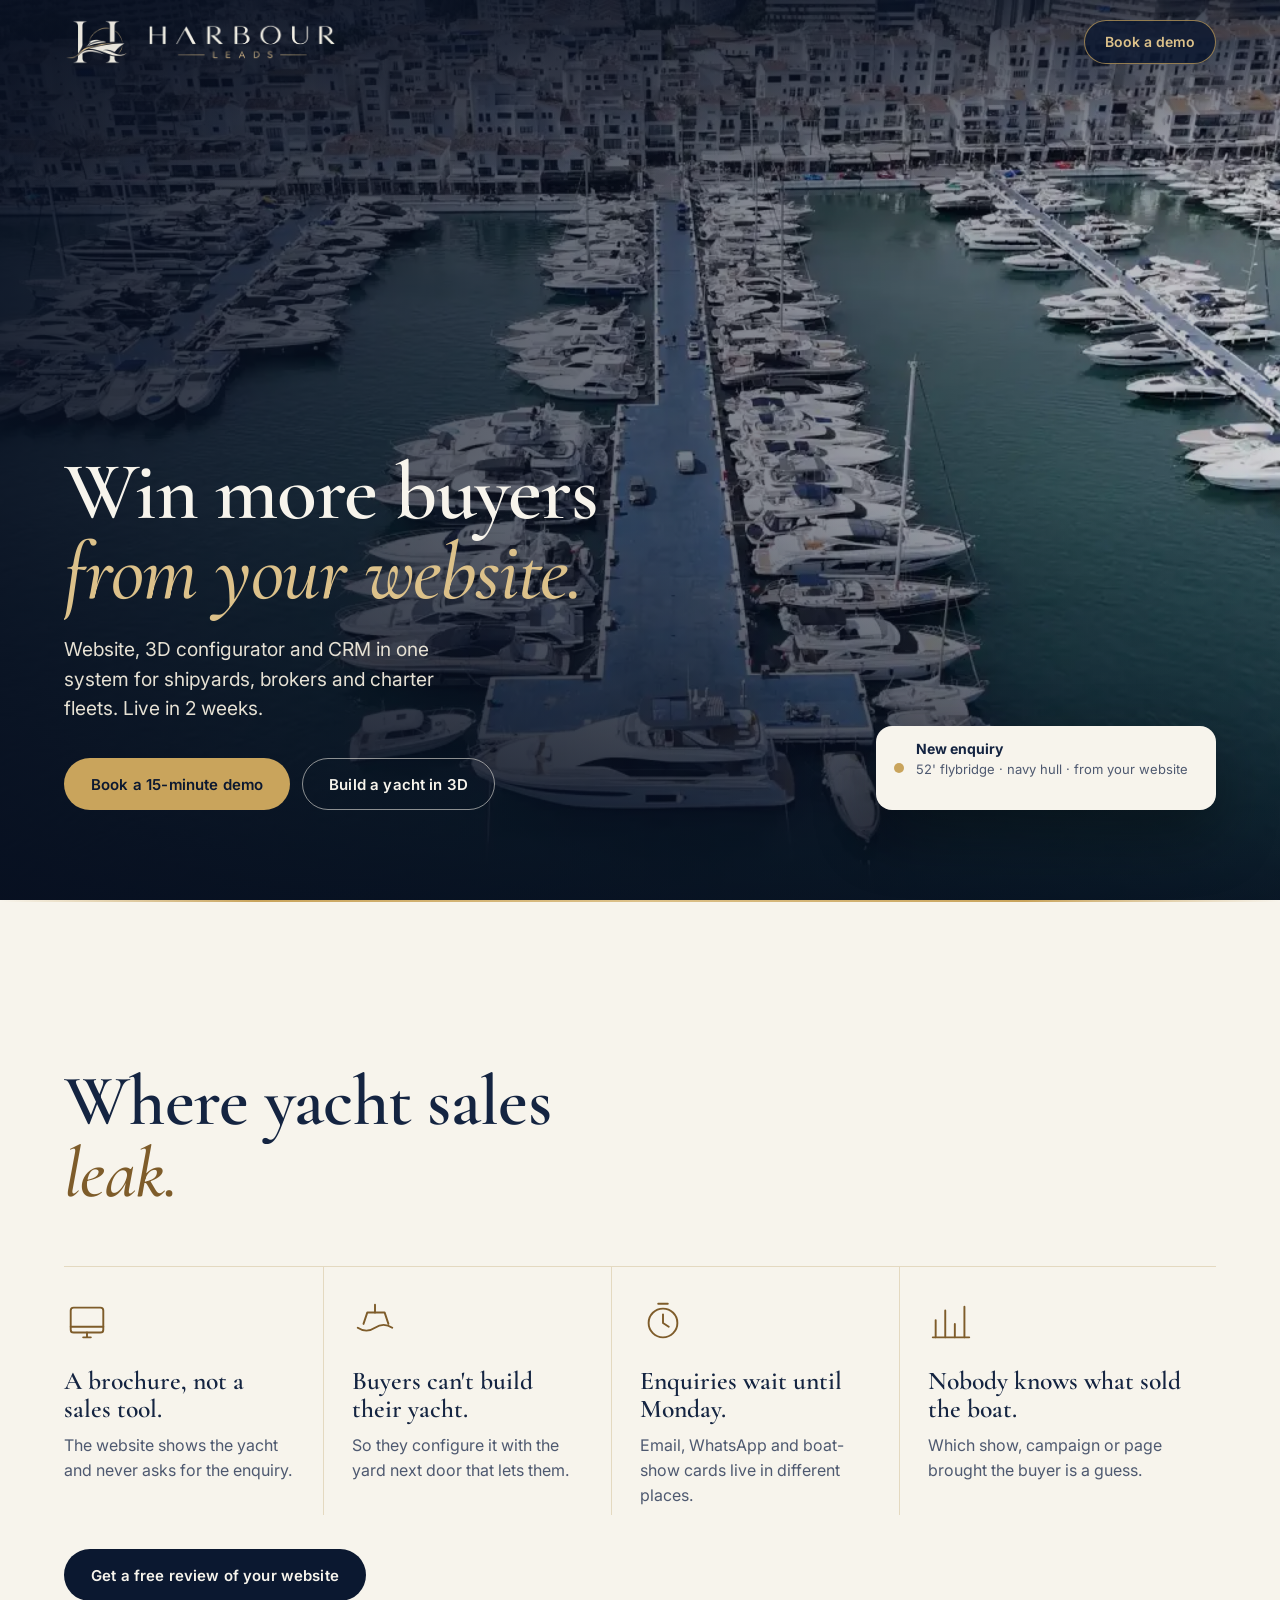
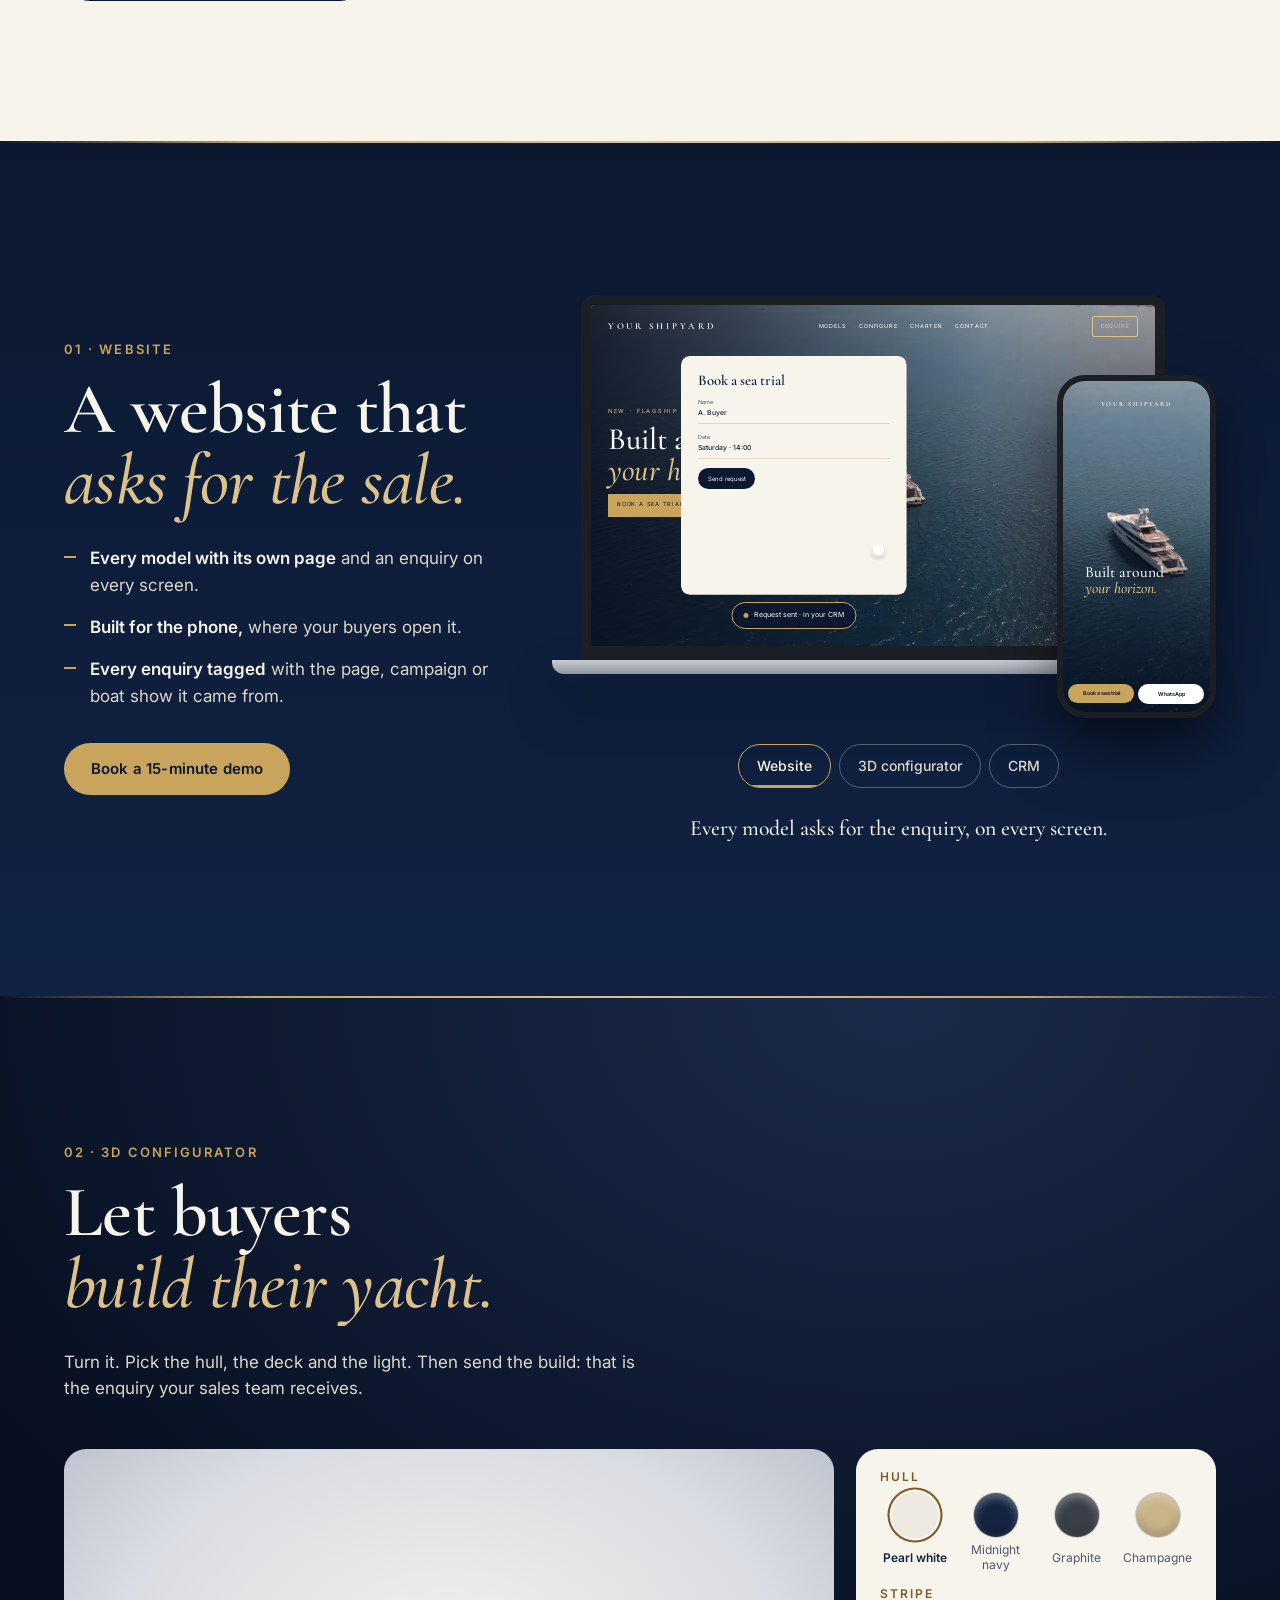
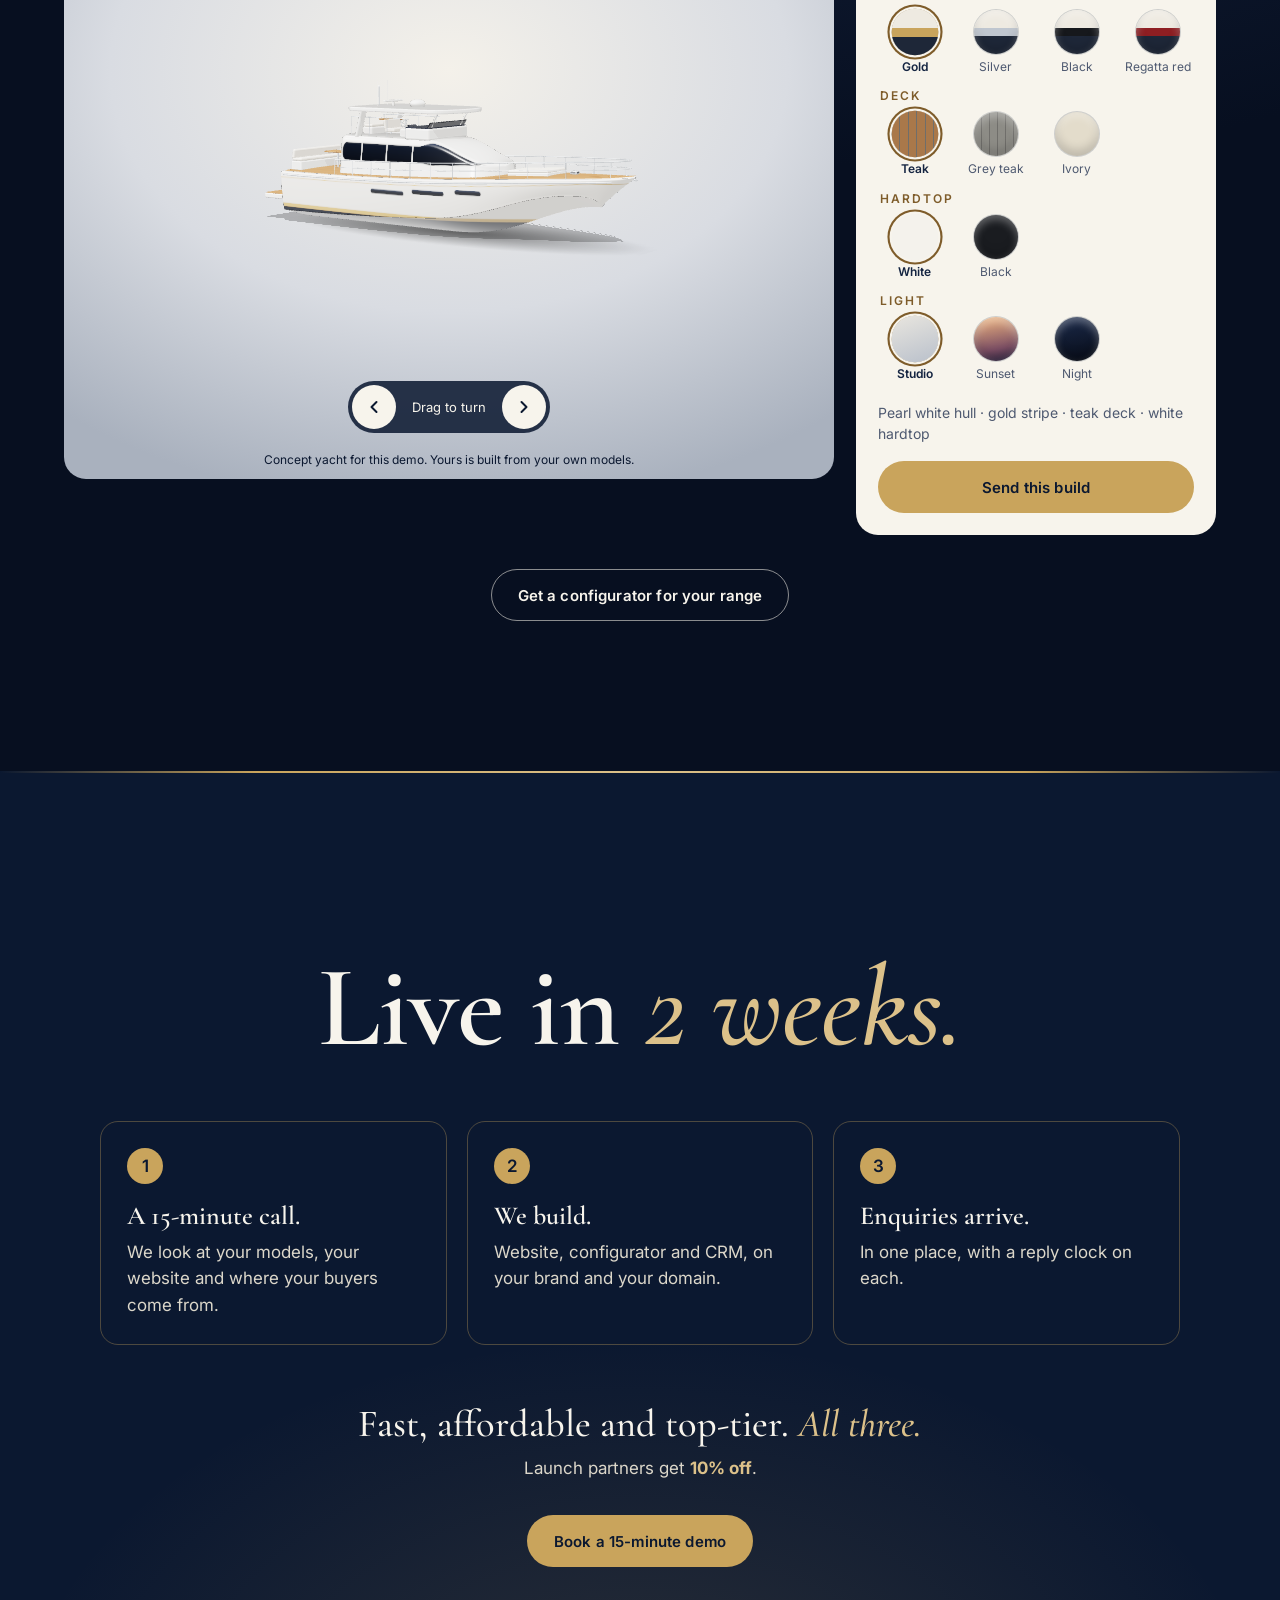
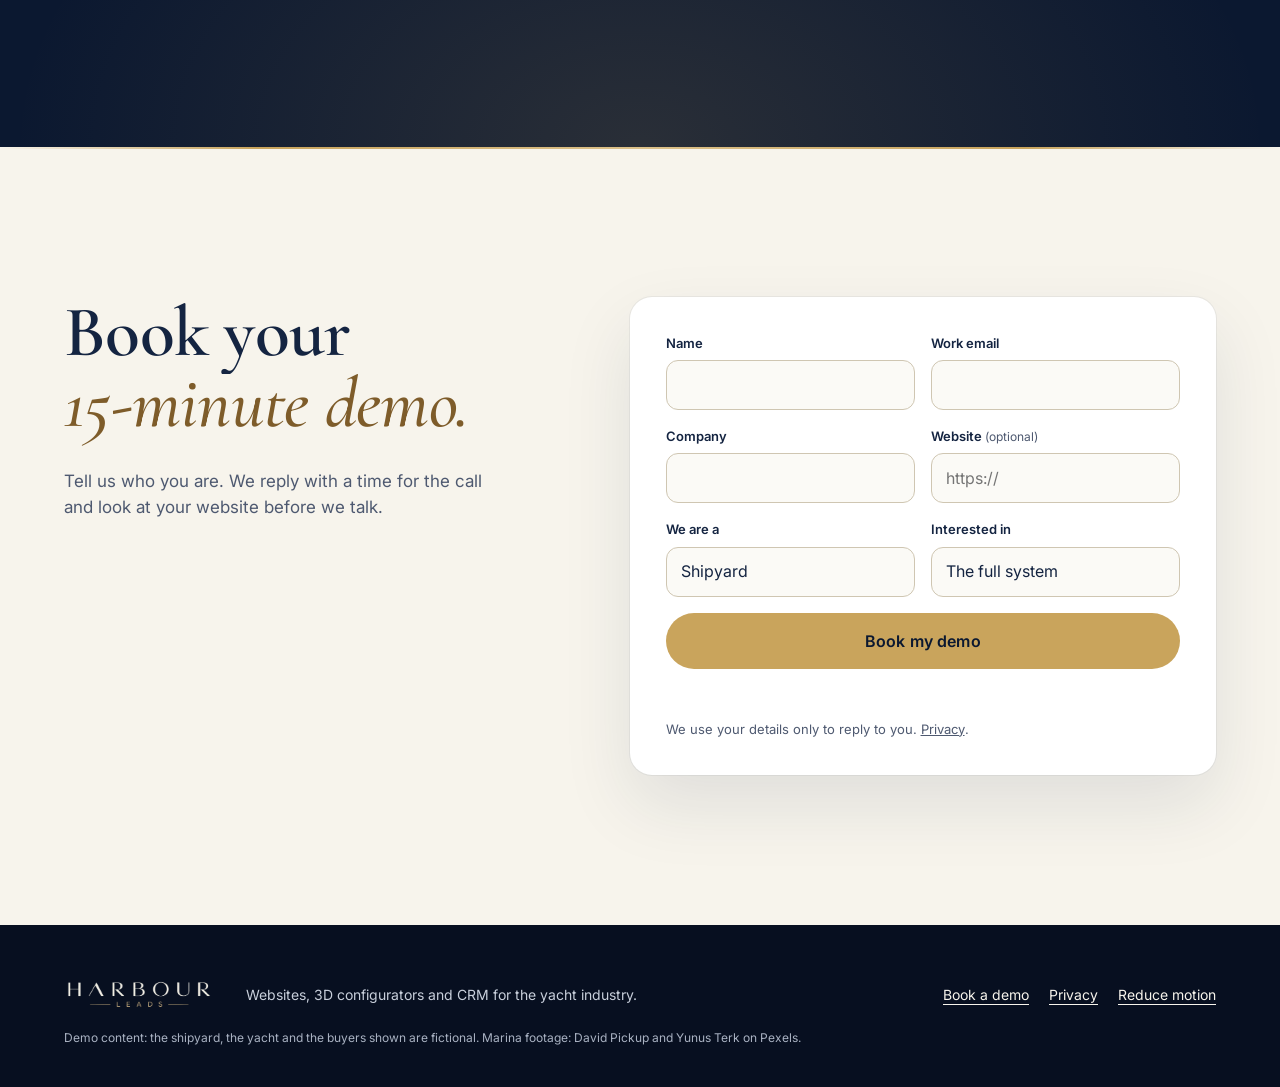
==== commit 2caf1dbd: "Pré-visualização: sem saltos de layout (CLS) Co-Authored-By: Claude Opus 5.5 <noreply@anthropic.com>" ====
--- a/index.html
+++ b/index.html
@@ -40,7 +40,7 @@
 history.scrollRestoration='manual';})();
 </script>
 <script id="cfg" type="application/json">{"ga4":"","form":"","site":"https://joaosoares-bit.github.io/harbourleads-world","whatsapp":"","email":""}</script>
-<style>:root{--navy-950: #070F20;--navy-900: #0B1830;--navy-800: #102243;--navy-700: #183059;--gold: #C9A45C;--gold-lt: #DCC18A;--gold-dk: #7E5C2A;--cream: #F7F4EC;--cream-ln: #E4D9C0;--ink: #142441;--muted: #4E5970;--mist: #C4CCDA;--serif: 'Cormorant Garamond','Iowan Old Style',Georgia,serif;--sans: 'Inter',-apple-system,system-ui,'Segoe UI',sans-serif;--ease: cubic-bezier(.22,1,.36,1);--pad: clamp(20px,5vw,72px);--max: 1320px}[hidden]{display: none !important}.sr-only{position: absolute;width: 1px;height: 1px;padding: 0;margin: -1px;overflow: hidden;clip: rect(0 0 0 0);white-space: nowrap;border: 0}*,*::before,*::after{box-sizing: border-box}html{overflow-x: clip;overscroll-behavior-x: none;-webkit-text-size-adjust: 100%;scroll-padding-top: 76px}body{margin: 0;background: var(--navy-900);color: var(--cream);font: 400 17px/1.55 var(--sans);touch-action: manipulation;-webkit-font-smoothing: antialiased}img,video,svg,canvas{display: block;max-width: 100%}a{color: inherit}button,input,select{font: inherit;color: inherit}main:focus{outline: none}:focus-visible{outline: 2px solid var(--gold);outline-offset: 3px}.caixa{width: min(100% - 2 * var(--pad),var(--max));margin-inline: auto}.saltar{position: absolute;left: 12px;top: -60px;z-index: 50;background: var(--gold);color: var(--navy-900);padding: 10px 16px;border-radius: 999px;text-decoration: none;font-weight: 600}.saltar:focus{top: 12px}.h2{font: 600 clamp(40px,5.6vw,84px)/1 var(--serif);letter-spacing: -.01em;margin: 0 0 28px;text-wrap: balance}.h2.grande{font-size: clamp(54px,9vw,150px)}.l{display: block;overflow: clip;padding-bottom: .08em;margin-bottom: -.08em}.titulo .l{padding-bottom: .26em;margin-bottom: -.26em}.li{display: inline-block}.ouro{color: var(--gold-lt);font-style: italic;font-weight: 500}.ouro-esc{color: var(--gold-dk);font-style: italic;font-weight: 500}html.js:not(.sem-movimento) .h2 .li{transform: translateY(42%);transition: transform 1.1s var(--ease)}html.js:not(.sem-movimento) .h2 .l + .l .li{transition-delay: .09s}html.js .h2.vista .li{transform: none}.num{font: 600 13px/1 var(--sans);letter-spacing: .16em;text-transform: uppercase;color: var(--gold);margin: 0 0 18px}.tom-creme .num{color: var(--gold-dk)}.accoes{display: flex;flex-wrap: wrap;gap: 12px;margin-top: 34px}.btn{display: inline-flex;align-items: center;justify-content: center;min-height: 52px;padding: 0 26px;border-radius: 999px;text-decoration: none;font: 600 15px/1 var(--sans);letter-spacing: .01em;border: 1px solid transparent;cursor: pointer;transition: transform .35s var(--ease),background-color .25s,color .25s,border-color .25s}.btn:hover{transform: translateY(-2px)}.btn:active{transform: scale(.97)}.btn-ouro{background: var(--gold);color: var(--navy-900)}.btn-ouro:hover{background: var(--gold-lt)}.btn-navy{background: var(--navy-900);color: var(--cream)}.btn-navy:hover{background: var(--navy-700)}.btn-linha,.btn-linha-escura{border-color: rgba(247,244,236,.55);color: var(--cream);background: transparent}.btn-linha:hover,.btn-linha-escura:hover{border-color: var(--gold-lt);color: var(--gold-lt)}.topo{position: fixed;inset: 0 0 auto;z-index: 30;height: 84px;display: flex;align-items: center;justify-content: space-between;padding: 0 var(--pad);transition: background-color .4s}.topo.solido{background: rgba(11,24,48,.94);box-shadow: 0 1px 0 rgba(201,164,92,.18)}.marca{display: flex;align-items: center;gap: 14px;text-decoration: none;min-height: 44px}.marca-h{width: 66px;height: auto}.marca-nome{width: 196px;height: auto}.topo-cta{display: inline-flex;align-items: center;min-height: 44px;padding: 0 20px;border-radius: 999px;border: 1px solid rgba(201,164,92,.7);background: rgba(11,24,48,.82);color: var(--gold-lt);text-decoration: none;font: 600 14px/1 var(--sans);transition: background-color .25s,color .25s}.topo-cta:hover{background: var(--gold);color: var(--navy-900)}.hero{position: relative;min-height: 100svh;display: flex;align-items: flex-end;padding: 130px 0 clamp(56px,10svh,110px);overflow: clip;background: var(--navy-900)}.hero-media{position: absolute;inset: 0;background: var(--navy-900) url(filmes/hero-1080.webp) center / cover no-repeat}.hero-video{width: 100%;height: 100%;object-fit: cover}.hero-veu{position: absolute;inset: 0;background:linear-gradient(180deg,rgba(7,15,32,.72) 0,rgba(7,15,32,.4) 90px,rgba(7,15,32,0) 200px),linear-gradient(90deg,rgba(7,15,32,.9) 0%,rgba(7,15,32,.62) 42%,rgba(7,15,32,.18) 100%),linear-gradient(0deg,rgba(7,15,32,.85) 0%,rgba(7,15,32,0) 45%)}.hero-texto{position: relative;z-index: 2}.titulo{font: 600 clamp(48px,6.4vw,104px)/.98 var(--serif);letter-spacing: -.015em;margin: 0 0 22px;max-width: 22ch}.hero-sub{max-width: 34ch;font-size: clamp(17px,1.5vw,20px);color: #E6E1D4;margin: 0}.gancho{display: grid;position: relative;isolation: isolate;min-height: var(--gh,1.02em);align-content: end}.gancho .g{grid-area: 1 / 1;align-self: end;justify-self: start;perspective: 900px}.gancho .wm{display: inline-block;overflow: clip;vertical-align: bottom;padding: 0 .04em .22em;margin: 0 -.04em -.22em}.gancho .w{display: inline-block;transform-origin: 50% 100%;backface-visibility: hidden}html.js .gancho .g:not(.ativo):not(.sai) .w{transform: translateY(118%) rotateX(-80deg)}html.js .gancho .g.ativo .w{transform: none;transition: transform 1s cubic-bezier(.16,1,.3,1) calc(var(--i) * 75ms + 640ms)}html.js .gancho .g.sai .w{transform: translateY(-118%) rotateX(80deg);transition: transform .62s cubic-bezier(.7,0,.84,0) calc(var(--i) * 45ms)}.gancho::after{content: "";position: absolute;z-index: -1;left: 0;bottom: .03em;width: var(--gw,100%);height: 3px;border-radius: 3px;background: linear-gradient(90deg,var(--gold-dk),var(--gold-lt) 55%,var(--gold));transform: scaleX(0);transform-origin: 0 50%;pointer-events: none}.gancho.troca::after{animation: traco 1.7s .9s cubic-bezier(.65,0,.35,1) both}@keyframes traco{0%{transform: scaleX(0);transform-origin: 0 50%}48%{transform: scaleX(1);transform-origin: 0 50%}58%{transform: scaleX(1);transform-origin: 100% 50%}100%{transform: scaleX(0);transform-origin: 100% 50%}}.pedido-voa{position: absolute;z-index: 2;right: var(--pad);bottom: clamp(56px,10svh,110px);display: flex;gap: 12px;align-items: center;padding: 14px 18px;border-radius: 16px;background: var(--cream);color: var(--ink);box-shadow: 0 24px 60px rgba(0,0,0,.35);width: 340px}.pv-txt [data-so]{min-height: 2.7em}.pv-ponto{flex: none;width: 10px;height: 10px;border-radius: 50%;background: var(--gold);box-shadow: 0 0 0 0 rgba(201,164,92,.6);animation: pulsa 2.2s infinite}.pv-txt{display: grid;gap: 2px;font-size: 13px;line-height: 1.35;color: var(--muted)}.pv-txt b{color: var(--ink);font-size: 14px}[data-so]{display: none}.hero[data-gancho="yard"] [data-so="yard"],.hero[data-gancho="broker"] [data-so="broker"],.hero[data-gancho="charter"] [data-so="charter"]{display: inline}.pedido-voa.salta{animation: salta .7s cubic-bezier(.2,1.4,.4,1)}@keyframes salta{0%{transform: translateY(14px) scale(.97)}100%{transform: none}}@keyframes pulsa{70%{box-shadow: 0 0 0 12px rgba(201,164,92,0)}100%{box-shadow: 0 0 0 0 rgba(201,164,92,0)}}.abertura{position: absolute;inset: 0;z-index: 5;pointer-events: none;display: none}html.abre .abertura{display: block}.cortina{position: absolute;inset: 0;background: radial-gradient(110% 90% at 50% 52%,#14284F 0%,#0B1830 48%,var(--navy-950) 100%)}.c-cima{clip-path: polygon(0% 0%,100% 0%,100.0% 71.82%,97.5% 71.73%,95.0% 71.63%,92.5% 71.54%,90.0% 71.46%,87.5% 71.4%,85.0% 71.37%,82.5% 71.38%,80.0% 71.43%,77.5% 71.54%,75.0% 71.7%,72.5% 71.94%,70.0% 72.25%,67.5% 72.63%,65.0% 73.1%,62.5% 73.64%,60.0% 74.26%,57.5% 74.94%,55.0% 75.7%,52.5% 76.51%,50.0% 77.36%,47.5% 78.25%,45.0% 79.15%,42.5% 80.07%,40.0% 80.97%,37.5% 81.86%,35.0% 82.7%,32.5% 83.5%,30.0% 84.24%,27.5% 84.9%,25.0% 85.48%,22.5% 85.97%,20.0% 86.37%,17.5% 86.67%,15.0% 86.88%,12.5% 86.99%,10.0% 87.0%,7.5% 86.94%,5.0% 86.79%,2.5% 86.58%,0.0% 86.3%)}.c-baixo{clip-path: polygon(0.0% 85.7%,2.5% 85.98%,5.0% 86.19%,7.5% 86.34%,10.0% 86.4%,12.5% 86.39%,15.0% 86.28%,17.5% 86.07%,20.0% 85.77%,22.5% 85.37%,25.0% 84.88%,27.5% 84.3%,30.0% 83.64%,32.5% 82.9%,35.0% 82.1%,37.5% 81.26%,40.0% 80.37%,42.5% 79.47%,45.0% 78.55%,47.5% 77.65%,50.0% 76.76%,52.5% 75.91%,55.0% 75.1%,57.5% 74.34%,60.0% 73.66%,62.5% 73.04%,65.0% 72.5%,67.5% 72.03%,70.0% 71.65%,72.5% 71.34%,75.0% 71.1%,77.5% 70.94%,80.0% 70.83%,82.5% 70.78%,85.0% 70.77%,87.5% 70.8%,90.0% 70.86%,92.5% 70.94%,95.0% 71.03%,97.5% 71.13%,100.0% 71.22%,100% 100%,0% 100%)}.c-fio,.rasgo{position: absolute;inset: 0;width: 100%;height: 100%;overflow: visible}.c-fio path,.rasgo path{fill: none;stroke-linecap: round;stroke-linejoin: round}.c-fio path{stroke: var(--gold-lt);stroke-width: .28;opacity: 0}.rasgo-fio{stroke: #F1D9A3;stroke-width: .3;stroke-dasharray: 1;stroke-dashoffset: 1}.rasgo-luz{stroke: var(--gold);stroke-width: 2.2}.rasgo-brilho{opacity: 0;filter: blur(16px)}html.abre .rasgo-fio{animation: rasgo-desenha .9s .1s cubic-bezier(.65,0,.35,1) both,some .08s 1.62s linear both}html.abre .rasgo-brilho{animation: rasgo-acende 1.9s .1s ease both}html.abre .c-fio path{animation: aparece-ja .01s 1.62s both}html.abre .c-cima{animation: parte-cima 1s 1.62s cubic-bezier(.76,0,.24,1) both}html.abre .c-baixo{animation: parte-baixo 1s 1.62s cubic-bezier(.76,0,.24,1) both}@keyframes rasgo-desenha{from{stroke-dashoffset: 1}to{stroke-dashoffset: 0}}@keyframes rasgo-acende{0%{opacity: 0}40%{opacity: .35}74%{opacity: .35}80%{opacity: 1}100%{opacity: 0}}@keyframes some{to{opacity: 0}}@keyframes aparece-ja{to{opacity: 1}}@keyframes parte-cima{to{transform: translateY(-104%)}}@keyframes parte-baixo{to{transform: translateY(104%)}}html.abre .hero-video{animation: recua 2.8s 1.55s cubic-bezier(.2,.7,.2,1) both}@keyframes recua{from{transform: scale(1.24)}to{transform: none}}.ab-logo{position: absolute;left: 50%;top: 40%;width: clamp(300px,min(38vw,60vh),760px);transform: translate(-50%,-50%);display: grid;justify-items: center}html.abre .ab-logo{animation: impacto .45s 1.5s cubic-bezier(.3,1.6,.5,1) both,some .01s 2.72s both}@keyframes impacto{0%{scale: 1}35%{scale: 1.07}100%{scale: 1}}.ab-h{width: 74%;transform-origin: 0 0}.ab-h-in{position: relative}.ab-h img{width: 100%;height: auto}.ab-brilho{position: absolute;inset: 0;overflow: hidden;-webkit-mask: url(img/markonly-760.webp) center / 100% 100% no-repeat;mask: url(img/markonly-760.webp) center / 100% 100% no-repeat;opacity: 0}.ab-brilho::before{content: "";position: absolute;top: 0;bottom: 0;left: -60%;width: 60%;background: linear-gradient(102deg,transparent 10%,rgba(255,238,200,.95) 50%,transparent 90%)}html.abre .ab-h-in{animation: h-nasce 1.05s .3s cubic-bezier(.2,.8,.2,1) both}@keyframes h-nasce{from{clip-path: inset(0 100% 0 0);transform: scale(1.12) translateY(3%)}to{clip-path: inset(0 0 0 0);transform: none}}html.abre .ab-brilho{animation: aparece-ja .01s 1s both,some .15s 1.9s both}html.abre .ab-brilho::before{animation: brilha .95s 1s ease-in-out both}@keyframes brilha{from{transform: translateX(0)}to{transform: translateX(270%)}}.ab-nome{width: 100%;margin-top: 6%;transform-origin: 0 0}.ab-nome-in{position: relative;aspect-ratio: 1530 / 300}.ab-l{position: absolute;left: var(--l);width: var(--w);top: 7%;height: 49.4%;background: url(img/wordmark-1530.webp) var(--bx) 13.8% / var(--bs) auto no-repeat}.ab-leads{position: absolute;left: 0;right: 0;top: 74%;height: 18.4%;background: url(img/wordmark-1530.webp) 0 90.6% / 100% auto no-repeat}html.abre .ab-l{animation: bate .62s calc(.82s + var(--i) * 60ms) cubic-bezier(.2,1.45,.35,1) both}@keyframes bate{0%{transform: translateY(-150%) scale(1.9) rotate(-9deg);opacity: 0}30%{opacity: 1}100%{transform: none;opacity: 1}}html.abre .ab-leads{animation: abre-centro .7s 1.32s cubic-bezier(.2,.8,.2,1) both}@keyframes abre-centro{from{clip-path: inset(0 50% 0 50%)}to{clip-path: inset(0 0 0 0)}}html.abre .ab-h{animation: voa-h .82s 1.88s cubic-bezier(.7,0,.2,1) both}html.abre .ab-nome{animation: voa-n .82s 1.88s cubic-bezier(.7,0,.2,1) both}@keyframes voa-h{to{transform: translate(var(--hx,-40vw),var(--hy,-40svh)) scale(var(--hs,.16))}}@keyframes voa-n{to{transform: translate(var(--nx,-30vw),var(--ny,-48svh)) scale(var(--ns,.38))}}html.abre .marca-h,html.abre .marca-nome{animation: aparece-ja .01s 2.72s both;opacity: 0}html.abre .topo-cta{animation: desce .8s 2.2s var(--ease) both}@keyframes desce{from{transform: translateY(-110px)}to{transform: none}}html.abre .titulo .li{animation: sobe 1.1s 2.32s var(--ease) both}html.abre .titulo .l + .l .li{animation-delay: 2.42s}@keyframes sobe{from{transform: translateY(132%)}to{transform: none}}html.abre .hero-sub,html.abre .hero-texto .accoes{animation: sobe-pouco 1s 2.55s var(--ease) both}@keyframes sobe-pouco{from{transform: translateY(18px);clip-path: inset(0 0 100% 0)}to{transform: none;clip-path: inset(0 0 -20% 0)}}html:not(.sem-movimento) .pedido-voa{animation: chega 1s 3.3s var(--ease) both}@keyframes chega{from{transform: translateY(calc(100% + 140px)) rotate(-3deg)}to{transform: none}}@supports (animation-timeline: view()){html:not(.sem-movimento) .hero-media{animation: moldura linear both;animation-timeline: view();animation-range: exit 0% exit 80%}@keyframes moldura{to{transform: scale(.9);border-radius: 28px}}}.dores,.peca,.config,.oferta,.contacto{position: relative}.dores::before,.peca::before,.config::before,.oferta::before,.contacto::before{content: "";position: absolute;left: 0;right: 0;top: 0;height: 2px;background: linear-gradient(90deg,transparent,var(--gold) 20%,var(--gold-lt) 50%,var(--gold) 80%,transparent);transform: scaleX(0);transform-origin: 0 50%;transition: transform 1.6s var(--ease);z-index: 2}html.sem-movimento .dores::before,html.sem-movimento .peca::before,html.sem-movimento .config::before,html.sem-movimento .oferta::before,html.sem-movimento .contacto::before,html:not(.js) section::before,section.entrou::before{transform: none}.tom-creme{background: var(--cream);color: var(--ink)}.tom-navy{background: var(--navy-900)}.tom-fundo{background: linear-gradient(180deg,var(--navy-900),var(--navy-800))}.tom-estudio{background: radial-gradient(120% 80% at 70% 0%,#1A2A4A 0%,var(--navy-950) 70%)}.dores{padding: clamp(90px,13vw,170px) 0 clamp(80px,11vw,140px)}.dores-lista{list-style: none;margin: 56px 0 0;padding: 0;display: grid;grid-template-columns: repeat(4,1fr);gap: 0;border-top: 1px solid var(--cream-ln)}.dores-lista li{padding: 32px 28px 8px 0;border-right: 1px solid var(--cream-ln);margin-right: 28px}.dores-lista li:last-child{border-right: 0;margin-right: 0}.dores-lista h3{font: 600 clamp(24px,2vw,30px)/1.1 var(--serif);margin: 22px 0 10px;color: var(--ink)}.dores-lista p{margin: 0;color: var(--muted);font-size: 16px}.ic-dor{width: 46px;height: 46px;fill: none;stroke: var(--gold-dk);stroke-width: 2;stroke-linecap: round;stroke-linejoin: round}html.js:not(.sem-movimento) .ic-dor *{stroke-dasharray: 160;stroke-dashoffset: 160;transition: stroke-dashoffset 1.6s var(--ease) .2s}html.js .vista .ic-dor *{stroke-dashoffset: 0}html.js:not(.sem-movimento) .revela{transform: translateY(34px);transition: transform 1s var(--ease)}html.js .revela.vista{transform: none}html.js:not(.sem-movimento) .pontos .revela:nth-child(2),html.js:not(.sem-movimento) .dores-lista .revela:nth-child(2),html.js:not(.sem-movimento) .passos .revela:nth-child(2){transition-delay: .08s}html.js:not(.sem-movimento) .pontos .revela:nth-child(3),html.js:not(.sem-movimento) .dores-lista .revela:nth-child(3),html.js:not(.sem-movimento) .passos .revela:nth-child(3){transition-delay: .16s}html.js:not(.sem-movimento) .dores-lista .revela:nth-child(4){transition-delay: .24s}.peca{padding: clamp(90px,12vw,160px) 0}.peca-grelha{display: grid;grid-template-columns: minmax(0,5fr) minmax(0,7fr);gap: clamp(32px,5vw,80px);align-items: center}.pontos{list-style: none;margin: 0;padding: 0;display: grid;gap: 16px;max-width: 44ch}.pontos li{padding-left: 26px;position: relative;color: #DCD7CA}.pontos li::before{content: "";position: absolute;left: 0;top: .62em;width: 12px;height: 2px;background: var(--gold)}.pontos b{color: var(--cream);font-weight: 600}.tom-creme .pontos li{color: var(--muted)}.tom-creme .pontos b{color: var(--ink)}.tom-creme .pontos li::before{background: var(--gold-dk)}.aparelhos-col{display: grid;gap: 26px}.aparelhos{position: relative;padding-bottom: 7%}.portatil{width: 92%;container-type: inline-size}.portatil .ecra{aspect-ratio: 16 / 10;border: 10px solid #1B1E24;border-bottom-width: 14px;border-radius: 14px 14px 0 0;background: #0B1830}.portatil-base{height: 14px;margin: 0 -5%;background: linear-gradient(#C9CDD3,#8F959E);border-radius: 0 0 12px 12px;box-shadow: 0 30px 50px rgba(0,0,0,.45)}.telemovel{position: absolute;right: 0;bottom: 0;width: 25%;container-type: inline-size}.telemovel .ecra{aspect-ratio: 390 / 844;border: 6px solid #1B1E24;border-radius: 28px;background: #0B1830;box-shadow: 0 30px 60px rgba(0,0,0,.5)}.ecra{position: relative;overflow: hidden;isolation: isolate}.slide{position: absolute;inset: 0;overflow: hidden;color: #fff;font-family: var(--sans);transform: translateX(101%)}.portatil .slide{font-size: 7px;font-size: calc((100cqw - 20px) / 80)}.telemovel .slide{font-size: 5px;font-size: calc((100cqw - 12px) / 24.375)}.slide>*{position: absolute}.slide::after{content: "";position: absolute;inset: 0;z-index: 9;background: #070F20;opacity: 0;pointer-events: none}.slide.ativo{transform: none;z-index: 2;transition: transform 1.05s cubic-bezier(.77,0,.18,1)}.slide.sai{transform: translateX(-34%) scale(.94);z-index: 1;transition: transform 1.05s cubic-bezier(.77,0,.18,1)}.slide.sai::after{opacity: .62;transition: opacity 1.05s ease}.telemovel .slide.ativo,.telemovel .slide.sai{transition-delay: .14s}.telemovel .slide.sai::after{transition-delay: .14s}.ms-video,.mt-video{inset: 0;width: 100%;height: 100%;object-fit: cover;background: #0B1830}.ms-sombra{inset: 0;background: linear-gradient(90deg,rgba(7,15,32,.82),rgba(7,15,32,.1) 70%)}.ms-nav{left: 0;right: 0;top: 0;display: flex;align-items: center;justify-content: space-between;padding: 1.6em 2.4em}.ms-logo{font: 600 1.3em/1 var(--serif);letter-spacing: .3em}.ms-links{display: flex;gap: 2.2em;font-size: .78em;letter-spacing: .16em;text-transform: uppercase}.ms-links i{font-style: normal}.ms-btn{font-size: .78em;letter-spacing: .14em;text-transform: uppercase;padding: .9em 1.4em;border: 1px solid var(--gold-lt);color: var(--gold-lt);border-radius: 2px}.ms-hero{left: 2.4em;top: 30%;display: grid;gap: 1.1em}.ms-eti{font-size: .8em;letter-spacing: .3em;color: var(--gold-lt)}.ms-tit{font: 500 4.4em/1 var(--serif)}.ms-tit em,.mt-tit em{color: var(--gold-lt)}.ms-bts{display: flex;gap: .8em;font-size: .8em;letter-spacing: .14em;text-transform: uppercase}.ms-b1{background: var(--gold);color: var(--navy-900);padding: 1.1em 1.6em}.ms-b2{border: 1px solid #fff;padding: 1.1em 1.6em}.ms-painel{z-index: 3;left: 16%;top: 15%;width: 40%;height: 70%;background: var(--cream);color: var(--ink);padding: 2.4em;border-radius: 1.2em;display: grid;align-content: start;gap: 1.3em;box-shadow: 0 2em 4em rgba(0,0,0,.35);clip-path: inset(50% 50% 50% 50% round 1.2em);transform: scale(.94)}.ms-p-tit{font: 600 2.1em/1.05 var(--serif)}.ms-campo{display: grid;gap: .35em;font-size: .78em;color: var(--muted);border-bottom: 1px solid var(--cream-ln);padding-bottom: .7em}.ms-campo b{color: var(--ink);font-size: 1.25em;font-weight: 500}.ms-p-btn{justify-self: start;background: var(--navy-900);color: var(--cream);font-size: .85em;padding: 1em 1.6em;border-radius: 99em}.ms-toast{z-index: 4;left: 36%;bottom: 2.4em;display: flex;align-items: center;gap: .8em;padding: 1em 1.6em;border-radius: 99em;background: var(--navy-900);border: 1px solid var(--gold);color: var(--cream);font-size: 1em;white-space: nowrap;transform: translate(-50%,260%)}.ms-toast i{width: .7em;height: .7em;border-radius: 50%;background: var(--gold)}.ms-cursor{z-index: 5;left: 0;top: 0;width: 1.6em;height: 1.6em;border-radius: 50%;background: rgba(255,255,255,.94);box-shadow: 0 0 0 .35em rgba(255,255,255,.25),0 .3em .8em rgba(0,0,0,.3);transform: translate(48em,34em)}.mt-sombra{inset: 0;background: linear-gradient(0deg,rgba(7,15,32,.85),rgba(7,15,32,0) 60%)}.mt-logo{top: 3.2em;left: 0;right: 0;text-align: center;font: 600 1.05em/1 var(--serif);letter-spacing: .3em}.mt-tit{left: 1.4em;bottom: 7.4em;font: 500 2.6em/1 var(--serif)}.mt-barra{left: 1em;right: 1em;bottom: 1.6em;display: flex;gap: .6em;font-size: .9em}.mt-barra span{flex: 1;text-align: center;padding: 1em 0;border-radius: 99em;background: var(--gold);color: var(--navy-900);font-weight: 600}.mt-barra .mt-wa{background: #fff}.slide:is(.ativo,.sai) .ms-cursor{animation: ms-cursor 6.4s var(--ease) both}.slide:is(.ativo,.sai) .ms-alvo{animation: clique-a 6.4s both}.slide:is(.ativo,.sai) .ms-painel{animation: ms-painel 6.4s var(--ease) both}.slide:is(.ativo,.sai) .ms-p-btn{animation: clique-b 6.4s both}.slide:is(.ativo,.sai) .ms-toast{animation: ms-toast 6.4s var(--ease) both}.slide:is(.ativo,.sai) .mt-barra span:first-child{animation: clique-b 6.4s both}@keyframes ms-cursor{0%,8%{transform: translate(46em,34em)}24%,34%{transform: translate(7.4em,27.6em)}47%,59%{transform: translate(18.4em,23.8em)}78%,100%{transform: translate(40em,34em)}}@keyframes clique-a{0%,30%{transform: none}32%{transform: scale(.9)}35%,100%{transform: none}}@keyframes ms-painel{0%,32%{clip-path: inset(50% 50% 50% 50% round 1.2em);transform: scale(.94)}41%,100%{clip-path: inset(0 0 0 0 round 1.2em);transform: none}}@keyframes clique-b{0%,54%{transform: none}56%{transform: scale(.9)}59%,100%{transform: none}}@keyframes ms-toast{0%,57%{transform: translate(-50%,260%)}65%,100%{transform: translate(-50%,0)}}.s-cfg,.t-cfg{background: radial-gradient(80% 80% at 35% 40%,#F4F1EA 0%,#D9DCE2 55%,#A9B1BE 100%);color: var(--ink)}.sc-palco{right: 0;top: 0;bottom: 0;width: 64%}.sc-iate{position: absolute;left: 4%;top: 6%;width: 92%;height: 88%;object-fit: contain;opacity: 0}.sc-iate.c1{opacity: 1}.sc-dica{position: absolute;left: 50%;bottom: 3em;transform: translateX(-50%);background: rgba(11,24,48,.86);color: var(--cream);font-size: .9em;padding: .7em 1.4em;border-radius: 99em;white-space: nowrap}.sc-painel{left: 2em;top: 2em;bottom: 2em;width: 30%;background: var(--cream);border-radius: 1.4em;padding: 2.2em 2em;display: grid;align-content: start;gap: 1.1em;box-shadow: 0 1.4em 3em rgba(20,36,65,.16)}.sc-tit{font: 600 2.1em/1.05 var(--serif)}.sc-rot{font-size: .75em;letter-spacing: .16em;text-transform: uppercase;color: var(--gold-dk);font-weight: 600;margin-top: .6em}.sc-am{position: relative;display: flex;gap: .9em}.sc-am i{flex: none;width: 2.8em;height: 2.8em;border-radius: 50%;background: var(--c);box-shadow: inset 0 -.4em .6em rgba(0,0,0,.16),0 0 0 1px rgba(20,36,65,.18)}.sc-anel{position: absolute;left: -.3em;top: -.3em;width: 3.4em;height: 3.4em;border-radius: 50%;border: .2em solid var(--gold-dk)}.sc-btn{margin-top: 1em;background: var(--gold);color: var(--navy-900);font-weight: 600;text-align: center;padding: 1.1em;border-radius: 99em}.sc-toast{left: 58%}.slide:is(.ativo,.sai) .sc-dica{animation: dica-sai 6.4s var(--ease) both}@keyframes dica-sai{0%,64%{transform: translateX(-50%)}70%,100%{transform: translate(-50%,320%)}}.slide:is(.ativo,.sai) .sc-cursor{animation: sc-cursor 6.4s var(--ease) both}.slide:is(.ativo,.sai) .sc-iate.c1{animation: iate-1 6.4s ease both}.slide:is(.ativo,.sai) .sc-iate.c2{animation: iate-2 6.4s ease both}.slide:is(.ativo,.sai) .sc-iate.c3{animation: iate-3 6.4s ease both}.slide:is(.ativo,.sai) .sc-palco,.slide:is(.ativo,.sai) .tc-palco{animation: deriva 6.4s ease-out both}.slide:is(.ativo,.sai) .sc-anel:not(.fixo){animation: anel 6.4s cubic-bezier(.3,1.3,.5,1) both}.slide:is(.ativo,.sai) .sc-btn{animation: clique-c 6.4s both}.slide:is(.ativo,.sai) .sc-toast{animation: sc-toast 6.4s var(--ease) both}@keyframes sc-cursor{0%,8%{transform: translate(46em,30em)}20%,24%{transform: translate(8.3em,10.7em)}38%,44%{transform: translate(15.7em,10.7em)}60%,66%{transform: translate(13.2em,22.4em)}86%,100%{transform: translate(40em,31em)}}@keyframes iate-1{0%,22%{opacity: 1}26%,100%{opacity: 0}}@keyframes iate-2{0%,22%{opacity: 0}26%,43%{opacity: 1}47%,100%{opacity: 0}}@keyframes iate-3{0%,43%{opacity: 0}47%,100%{opacity: 1}}@keyframes deriva{from{transform: scale(1) translateX(0)}to{transform: scale(1.05) translateX(-1.5%)}}@keyframes anel{0%,22%{transform: none}25%,43%{transform: translateX(3.7em)}46%,100%{transform: translateX(11.1em)}}@keyframes clique-c{0%,63%{transform: none}65%{transform: scale(.93)}68%,100%{transform: none}}@keyframes sc-toast{0%,66%{transform: translate(-50%,260%)}74%,100%{transform: translate(-50%,0)}}.tc-palco{left: 0;right: 0;top: 4em;height: 26em}.tc-palco .sc-iate{left: -4%;width: 108%;top: 0;height: 100%}.tc-painel{left: 1em;right: 1em;bottom: 1.4em;display: grid;gap: .9em;padding: 1.4em 1.2em;border-radius: 1.4em;background: var(--cream);box-shadow: 0 1em 2em rgba(20,36,65,.16)}.tc-painel .sc-rot{margin-top: 0}.s-crm,.t-crm{background: #F5F2EA}.sk-lado{left: 0;top: 0;bottom: 0;width: 15em;background: var(--navy-900);padding: 2.4em 1.6em;display: grid;align-content: start;gap: 1em}.sk-lado b{height: 1.6em;width: 70%;background: rgba(220,193,138,.55);border-radius: .3em;margin-bottom: 1.4em}.sk-lado i{height: 1.1em;border-radius: .3em;background: rgba(255,255,255,.14)}.sk-lado i.on{background: rgba(255,255,255,.34)}.sk-main{left: 15em;right: 0;top: 0;bottom: 0;padding: 2.4em;display: grid;gap: 1.6em;align-content: start}.sk-tit{height: 2.2em;width: 22%;background: #1B2A48;opacity: .85;border-radius: .3em}.sk-kpis{display: grid;grid-template-columns: repeat(4,1fr);gap: 1.2em}.sk-kpis i{height: 5.2em;background: #fff;border: 1px solid #E6DECB;border-radius: .4em}.sk-cols{display: grid;grid-template-columns: repeat(4,1fr);gap: 1.2em;align-items: start}.sk-col{display: grid;gap: .9em}.sk-c{position: relative;display: grid;gap: .55em;padding: 1.1em;background: #fff;border: 1px solid #E6DECB;border-radius: .4em}.sk-c b{height: .9em;width: 62%;background: #D9D1BF;border-radius: .2em}.sk-c b.m{width: 86%;background: #E9E3D6}.sk-c em{height: 1.2em;width: 3.4em;background: #E9E3D6;border-radius: .2em}.sk-c em.hot{background: var(--navy-900)}.sk-c em.cold{background: transparent;border: 1px solid #9AA3B5}.sk-novo{border-color: var(--gold);padding-left: 5.4em;box-shadow: 0 .8em 1.8em rgba(20,36,65,.14)}.sk-novo img{position: absolute;left: .6em;top: 50%;width: 4.2em;height: 4.2em;object-fit: contain;transform: translateY(-50%)}.sk-hoje{display: grid;gap: .8em;padding: 1.4em;background: #fff;border: 1px solid #E6DECB;border-radius: .4em}.sk-hoje i{height: 1em;background: #ECE6D9;border-radius: .2em}.slide:is(.ativo,.sai) .sk-novo{animation: sk-aterra 1.3s .55s cubic-bezier(.2,1.25,.3,1) both}@keyframes sk-aterra{0%{transform: translateY(-3.5em) scale(.9);opacity: 0;box-shadow: 0 0 0 0 rgba(201,164,92,.75)}35%{opacity: 1}70%{box-shadow: 0 0 0 .9em rgba(201,164,92,0)}100%{transform: none;opacity: 1;box-shadow: 0 .8em 1.8em rgba(20,36,65,.14)}}.t-crm{display: grid;align-content: start;gap: .9em;padding: 4em 1.2em 1.2em}.t-crm>*{position: relative}.tk-topo{height: 2em;width: 50%;background: #1B2A48;border-radius: .3em;margin-bottom: .6em}.ecra-legenda{position: relative;display: grid;margin: 0;text-align: center;overflow: clip;font: 500 clamp(19px,1.7vw,24px)/1.3 var(--serif);color: var(--cream)}.ecra-legenda span{grid-area: 1 / 1;transform: translateY(110%)}.ecra-legenda span.ativo{transform: none;transition: transform .8s var(--ease) .25s}.ecra-legenda span.sai{transform: translateY(-110%);transition: transform .5s var(--ease)}html.sem-movimento .ecra-legenda span:not(.ativo){visibility: hidden}.ecras-nav{display: flex;flex-wrap: wrap;gap: 8px;justify-content: center}.ecras-nav button{position: relative;overflow: hidden;min-height: 44px;padding: 0 18px;border-radius: 999px;border: 1px solid rgba(247,244,236,.3);background: transparent;color: #DCD7CA;font: 500 14px/1 var(--sans);cursor: pointer;transition: border-color .3s,color .3s}.ecras-nav button[aria-pressed="true"]{border-color: var(--gold);color: var(--cream)}.ecras-nav i{position: absolute;left: 0;bottom: 0;height: 2px;width: 100%;background: var(--gold);transform: scaleX(0);transform-origin: 0 50%}.ecras-nav button[aria-pressed="true"] i{transform: scaleX(1)}html.js:not(.sem-movimento) .ecras-nav button.enche i{animation: enche 6.4s linear both}@keyframes enche{from{transform: scaleX(0)}to{transform: scaleX(1)}}.aparelhos-col.pausa .slide *,.aparelhos-col.pausa .slide,.aparelhos-col.pausa .ecras-nav i{animation-play-state: paused !important}.config{padding: clamp(90px,12vw,150px) 0}.config-cabeca{max-width: 760px}.config-sub{color: #DCD7CA;max-width: 52ch;margin: 0}.config-grelha{margin-top: 48px;display: grid;grid-template-columns: minmax(0,1fr) 360px;gap: 22px;align-items: stretch}.palco3d{position: relative;height: min(70svh,660px);min-height: 420px;border-radius: 22px;overflow: hidden;isolation: isolate}html.js:not(.sem-movimento) .palco3d{transform: scale(.94);border-radius: 40px;transition: transform 1.4s var(--ease),border-radius 1.4s var(--ease)}html.js .palco3d.vista{transform: none;border-radius: 22px}.p3-fundo{position: absolute;inset: 0;z-index: -1;opacity: 0;transition: opacity 1.1s ease}.p3-studio{background: radial-gradient(80% 70% at 50% 35%,#F4F1EA 0%,#D9DCE2 55%,#A9B1BE 100%)}.p3-sunset{background: linear-gradient(180deg,#F4C38E 0%,#D98B6A 32%,#7D4E66 62%,#2B2645 100%)}.p3-night{background: radial-gradient(90% 70% at 50% 20%,#22365E 0%,#0C1428 60%,#050912 100%)}.palco3d[data-cena="studio"] .p3-studio,.palco3d[data-cena="sunset"] .p3-sunset,.palco3d[data-cena="night"] .p3-night{opacity: 1}.p3-canvas{position: absolute;inset: 0;width: 100%;height: 100%;touch-action: pan-y;cursor: grab}.p3-canvas:active{cursor: grabbing}.p3-estado{position: absolute;left: 50%;top: 50%;transform: translate(-50%,-50%);margin: 0;padding: 10px 18px;border-radius: 999px;background: rgba(11,24,48,.86);color: var(--cream);font-size: 14px}.p3-rodar{position: absolute;left: 50%;bottom: 46px;transform: translateX(-50%);display: flex;align-items: center;gap: 10px;padding: 4px;border-radius: 999px;background: rgba(11,24,48,.86)}.p3-rodar button{width: 44px;height: 44px;border-radius: 50%;border: 0;background: var(--cream);color: var(--navy-900);cursor: pointer;display: grid;place-items: center}.p3-rodar svg{width: 20px;height: 20px;fill: none;stroke: currentColor;stroke-width: 2.4;stroke-linecap: round;stroke-linejoin: round}.p3-dica{font-size: 13px;color: var(--cream);padding: 0 6px;white-space: nowrap}.p3-nota{position: absolute;left: 12px;right: 12px;bottom: 12px;margin: 0;text-align: center;font-size: 12px;line-height: 1.3;color: var(--navy-900)}.palco3d[data-cena="sunset"] .p3-nota,.palco3d[data-cena="night"] .p3-nota{color: var(--cream)}.opcoes{display: grid;align-content: start;gap: 16px;padding: 22px;border-radius: 22px;background: var(--cream);color: var(--ink)}.opcoes fieldset{border: 0;margin: 0;padding: 0}.opcoes legend{font: 600 12px/1 var(--sans);letter-spacing: .16em;text-transform: uppercase;color: var(--gold-dk);margin-bottom: 10px}.amostras{display: grid;grid-template-columns: repeat(4,1fr);gap: 8px}.amostras label{position: relative;display: grid;justify-items: center;gap: 6px;cursor: pointer;text-align: center}.amostras input{position: absolute;inset: 0;z-index: 1;width: 100%;height: 100%;margin: 0;opacity: 0;cursor: pointer}.am{width: 44px;height: 44px;border-radius: 50%;background: var(--c);box-shadow: inset 0 -6px 10px rgba(0,0,0,.16),inset 0 4px 8px rgba(255,255,255,.35),0 0 0 1px rgba(20,36,65,.18);transition: transform .3s var(--ease),box-shadow .3s}.am-fio{background: linear-gradient(180deg,#EEEAE1 0 42%,var(--c) 42% 60%,#1E2738 60%)}.am-teca{background: repeating-linear-gradient(90deg,var(--c) 0 7px,rgba(0,0,0,.55) 7px 8px)}.am-cena{background: var(--c)}.am-n{font-size: 12px;line-height: 1.2;color: var(--muted)}.amostras input:checked + .am{box-shadow: 0 0 0 2px var(--cream),0 0 0 4px var(--gold-dk);transform: scale(1.06)}.amostras input:checked ~ .am-n{color: var(--ink);font-weight: 600}.amostras input:focus-visible + .am{outline: 2px solid var(--gold-dk);outline-offset: 5px}.resumo{margin: 4px 0 0;font-size: 14px;color: var(--muted);min-height: 2.6em}.enviar-build{width: 100%}.toast-build{margin: 0;padding: 12px 14px;border-radius: 12px;background: var(--navy-900);color: var(--cream);font-size: 14px}.toast-build a{color: var(--gold-lt)}.config-cta{justify-content: center}.oferta{padding: clamp(100px,14vw,180px) 0;text-align: center;background: radial-gradient(70% 60% at 50% 100%,rgba(201,164,92,.16),transparent 70%),var(--navy-900)}.oferta .h2 em{font-style: italic}.passos{list-style: none;margin: 56px auto 0;padding: 0;display: grid;grid-template-columns: repeat(3,1fr);gap: 20px;max-width: 1080px;text-align: left}.passos li{padding: 26px;border: 1px solid rgba(201,164,92,.35);border-radius: 18px;color: #DCD7CA}.passos b{color: var(--cream);display: block;font: 600 26px/1.1 var(--serif);margin-bottom: 8px}.p-n{display: inline-grid;place-items: center;width: 36px;height: 36px;border-radius: 50%;background: var(--gold);color: var(--navy-900);font-weight: 600;margin-bottom: 18px}.tres{font: 500 clamp(26px,3vw,40px)/1.2 var(--serif);margin: 56px 0 8px}.tres b{color: var(--gold-lt);font-style: italic;font-weight: 500}.desconto{margin: 0;color: #DCD7CA}.desconto b{color: var(--gold-lt)}.oferta .accoes{justify-content: center}.contacto{padding: clamp(90px,12vw,150px) 0}.contacto-grelha{display: grid;grid-template-columns: minmax(0,5fr) minmax(0,6fr);gap: clamp(32px,6vw,96px);align-items: start}.contacto-texto p{color: var(--muted);max-width: 40ch}.sobre{display: inline-block;padding: 8px 14px;border-radius: 999px;background: #EFE9DB;color: var(--ink) !important;font-size: 14px}.form{display: grid;grid-template-columns: 1fr 1fr;gap: 16px;padding: clamp(22px,3vw,36px);border-radius: 22px;background: #fff;box-shadow: 0 30px 70px rgba(20,36,65,.1),0 0 0 1px rgba(20,36,65,.06)}.form label{display: grid;gap: 7px;font-size: 13px;font-weight: 600;color: var(--ink)}.form label small{font-size: 12px;font-weight: 400;color: var(--muted)}.form select{-webkit-appearance: none;appearance: none;height: 50px;padding-right: 40px;background: #FBFAF6 url("data:image/svg+xml,%3Csvg xmlns='http://www.w3.org/2000/svg' viewBox='0 0 24 24'%3E%3Cpath d='M6 9l6 6 6-6' fill='none' stroke='%23142441' stroke-width='2'/%3E%3C/svg%3E") no-repeat right 14px center / 16px}.form-legal a{display: inline-block;padding: 14px 4px;margin: -14px -4px}.form input,.form select{min-height: 50px;padding: 0 14px;border-radius: 12px;border: 1px solid #CFC6B2;background: #FBFAF6;color: var(--ink);font-size: 16px;font-weight: 400;width: 100%}.form input:focus,.form select:focus{border-color: var(--gold-dk);outline: 2px solid rgba(201,164,92,.4);outline-offset: 1px}.form input[aria-invalid="true"]{border-color: #A3242A}.form .btn{grid-column: 1 / -1;min-height: 56px;font-size: 16px}.form-estado{grid-column: 1 / -1;margin: 0;font-size: 15px;color: var(--ink);min-height: 1.2em}.form-estado.erro{color: #A3242A}.form-estado.ok{padding: 14px 16px;border-radius: 12px;background: var(--navy-900);color: var(--cream)}.form-legal{grid-column: 1 / -1;margin: 0;font-size: 13px;color: var(--muted)}.armadilha{position: absolute;left: -9999px;width: 1px;height: 1px;overflow: hidden}.rodape{background: var(--navy-950);color: #C8CFDB;padding: 48px 0 40px;font-size: 14px}.rodape-grelha{display: grid;grid-template-columns: auto 1fr auto;gap: 12px 32px;align-items: center}.rodape p{margin: 0}.rodape-marca{width: 150px;height: auto}.rodape-links{display: flex;gap: 20px;align-items: center;flex-wrap: wrap}.rodape-links a,.mov{display: inline-flex;align-items: center;min-height: 44px;color: var(--cream);text-decoration: underline;text-underline-offset: 4px;background: none;border: 0;padding: 0;cursor: pointer;font-size: 14px}.mov[aria-pressed="true"]{color: var(--gold-lt)}.rodape-nota{grid-column: 1 / -1;font-size: 12px;color: #A9B2C2}.cta-fixo{display: none}@media (prefers-reduced-motion: reduce){.pv-ponto{animation: none}html.abre .rasgo-brilho{animation: none;opacity: 0}html.abre .ab-brilho{animation: none;opacity: 0}}html.sem-movimento *,html.sem-movimento *::before,html.sem-movimento *::after{animation: none !important;transition: none !important}html.sem-movimento .ms-cursor{display: none}@media (max-width: 374px){.marca{gap: 10px}.marca-h{width: 44px !important}.marca-nome{width: 112px !important}.topo-cta{padding: 0 14px}.ecras-nav{gap: 6px}.ecras-nav button{padding: 0 11px;font-size: 13px}}@media (max-height: 500px) and (orientation: landscape){.hero{padding-top: 88px;padding-bottom: 24px}.titulo{font-size: clamp(34px,9vh,56px)}.pedido-voa{display: none}}@media (max-width: 1100px){.dores-lista{grid-template-columns: 1fr 1fr}.dores-lista li:nth-child(2){border-right: 0;margin-right: 0}.config-grelha{grid-template-columns: 1fr}}@media (max-width: 860px){.peca-grelha,.contacto-grelha{grid-template-columns: 1fr}.aparelhos-col{order: -1;margin-bottom: 8px}.passos{grid-template-columns: 1fr}}@media (max-width: 760px){body{font-size: 16px}.topo{height: 64px}.marca-nome{width: 128px}.marca-h{width: 48px}.ab-logo{width: min(78vw,340px);top: 36%}.gancho{min-height: var(--gh,2.04em)}.hero{align-items: flex-end;padding-top: 96px;padding-bottom: 150px}.hero-veu{background: linear-gradient(180deg,rgba(7,15,32,.85) 0,rgba(7,15,32,.6) 72px,rgba(7,15,32,0) 170px),linear-gradient(0deg,rgba(7,15,32,.95) 0%,rgba(7,15,32,.7) 55%,rgba(7,15,32,.3) 100%)}.hero-media{background-image: url(filmes/hero-v-480.webp)}.titulo{font-size: clamp(42px,12.4vw,60px)}.hero-texto .accoes .btn{flex: 1 1 100%}.pedido-voa{left: var(--pad);right: auto;bottom: 22px;max-width: calc(100% - 2 * var(--pad));padding: 12px 14px}.dores-lista{grid-template-columns: 1fr}.dores-lista li{border-right: 0;margin-right: 0;border-bottom: 1px solid var(--cream-ln);padding: 26px 0 24px;display: grid;grid-template-columns: 46px 1fr;column-gap: 16px}.dores-lista li h3{margin: 0 0 6px}.dores-lista li p{grid-column: 2}.ic-dor{grid-row: span 2;width: 40px;height: 40px}.accoes .btn{flex: 1 1 100%}.telemovel{width: 30%}.palco3d{height: 58svh;min-height: 360px}.amostras{grid-template-columns: repeat(4,1fr)}.form{grid-template-columns: 1fr}.rodape-grelha{grid-template-columns: 1fr}.rodape{padding-bottom: 100px}.cta-fixo{display: flex;position: fixed;z-index: 25;left: 16px;right: 16px;bottom: max(14px,env(safe-area-inset-bottom));min-height: 54px;align-items: center;justify-content: center;border-radius: 999px;background: var(--gold);color: var(--navy-900);font-weight: 600;text-decoration: none;box-shadow: 0 14px 30px rgba(0,0,0,.35);transition: transform .45s var(--ease)}.cta-fixo.fora{transform: translateY(160%)}}.form-estado a{color: inherit;font-weight: 600;text-underline-offset: 3px;display: inline-flex;align-items: center;min-height: 44px}</style>
+<style>:root{--navy-950: #070F20;--navy-900: #0B1830;--navy-800: #102243;--navy-700: #183059;--gold: #C9A45C;--gold-lt: #DCC18A;--gold-dk: #7E5C2A;--cream: #F7F4EC;--cream-ln: #E4D9C0;--ink: #142441;--muted: #4E5970;--mist: #C4CCDA;--serif: 'Cormorant Garamond','Cormorant Fallback',Georgia,serif;--sans: 'Inter','Inter Fallback',-apple-system,system-ui,'Segoe UI',sans-serif;--ease: cubic-bezier(.22,1,.36,1);--pad: clamp(20px,5vw,72px);--max: 1320px}@font-face{font-family: 'Cormorant Fallback';src: local('Georgia');font-style: normal;font-weight: 400 700;size-adjust: 76.2%;ascent-override: 92%;descent-override: 29%;line-gap-override: 0%}@font-face{font-family: 'Cormorant Fallback';src: local('Georgia Italic'),local('Georgia-Italic');font-style: italic;font-weight: 400 700;size-adjust: 79.3%;ascent-override: 92%;descent-override: 29%;line-gap-override: 0%}@font-face{font-family: 'Inter Fallback';src: local('Arial'),local('ArialMT');font-weight: 400;size-adjust: 106.1%;ascent-override: 90%;descent-override: 22%;line-gap-override: 0%}@font-face{font-family: 'Inter Fallback';src: local('Arial Bold'),local('Arial-BoldMT');font-weight: 500 700;size-adjust: 100.9%;ascent-override: 90%;descent-override: 22%;line-gap-override: 0%}[hidden]{display: none !important}.sr-only{position: absolute;width: 1px;height: 1px;padding: 0;margin: -1px;overflow: hidden;clip: rect(0 0 0 0);white-space: nowrap;border: 0}*,*::before,*::after{box-sizing: border-box}html{overflow-x: clip;overscroll-behavior-x: none;-webkit-text-size-adjust: 100%;scroll-padding-top: 76px}body{margin: 0;background: var(--navy-900);color: var(--cream);font: 400 17px/1.55 var(--sans);touch-action: manipulation;-webkit-font-smoothing: antialiased}img,video,svg,canvas{display: block;max-width: 100%}a{color: inherit}button,input,select{font: inherit;color: inherit}main:focus{outline: none}:focus-visible{outline: 2px solid var(--gold);outline-offset: 3px}.caixa{width: min(100% - 2 * var(--pad),var(--max));margin-inline: auto}.saltar{position: absolute;left: 12px;top: -60px;z-index: 50;background: var(--gold);color: var(--navy-900);padding: 10px 16px;border-radius: 999px;text-decoration: none;font-weight: 600}.saltar:focus{top: 12px}.h2{font: 600 clamp(40px,5.6vw,84px)/1 var(--serif);letter-spacing: -.01em;margin: 0 0 28px;text-wrap: balance}.h2.grande{font-size: clamp(54px,9vw,150px)}.l{display: block;overflow: clip;padding-bottom: .08em;margin-bottom: -.08em}.titulo .l{padding-bottom: .26em;margin-bottom: -.26em}.li{display: inline-block}.ouro{color: var(--gold-lt);font-style: italic;font-weight: 500}.ouro-esc{color: var(--gold-dk);font-style: italic;font-weight: 500}html.js:not(.sem-movimento) .h2 .li{transform: translateY(42%);transition: transform 1.1s var(--ease)}html.js:not(.sem-movimento) .h2 .l + .l .li{transition-delay: .09s}html.js .h2.vista .li{transform: none}.num{font: 600 13px/1 var(--sans);letter-spacing: .16em;text-transform: uppercase;color: var(--gold);margin: 0 0 18px}.tom-creme .num{color: var(--gold-dk)}.accoes{display: flex;flex-wrap: wrap;gap: 12px;margin-top: 34px}.btn{display: inline-flex;align-items: center;justify-content: center;min-height: 52px;padding: 0 26px;border-radius: 999px;text-decoration: none;font: 600 15px/1 var(--sans);letter-spacing: .01em;border: 1px solid transparent;cursor: pointer;transition: transform .35s var(--ease),background-color .25s,color .25s,border-color .25s}.btn:hover{transform: translateY(-2px)}.btn:active{transform: scale(.97)}.btn-ouro{background: var(--gold);color: var(--navy-900)}.btn-ouro:hover{background: var(--gold-lt)}.btn-navy{background: var(--navy-900);color: var(--cream)}.btn-navy:hover{background: var(--navy-700)}.btn-linha,.btn-linha-escura{border-color: rgba(247,244,236,.55);color: var(--cream);background: transparent}.btn-linha:hover,.btn-linha-escura:hover{border-color: var(--gold-lt);color: var(--gold-lt)}.topo{position: fixed;inset: 0 0 auto;z-index: 30;height: 84px;display: flex;align-items: center;justify-content: space-between;padding: 0 var(--pad);transition: background-color .4s}.topo.solido{background: rgba(11,24,48,.94);box-shadow: 0 1px 0 rgba(201,164,92,.18)}.marca{display: flex;align-items: center;gap: 14px;text-decoration: none;min-height: 44px}.marca-h{width: 66px;height: auto}.marca-nome{width: 196px;height: auto}.topo-cta{display: inline-flex;align-items: center;min-height: 44px;padding: 0 20px;border-radius: 999px;border: 1px solid rgba(201,164,92,.7);background: rgba(11,24,48,.82);color: var(--gold-lt);text-decoration: none;font: 600 14px/1 var(--sans);transition: background-color .25s,color .25s}.topo-cta:hover{background: var(--gold);color: var(--navy-900)}.hero{position: relative;min-height: 100svh;display: flex;align-items: flex-end;padding: 130px 0 clamp(56px,10svh,110px);overflow: clip;background: var(--navy-900)}.hero-media{position: absolute;inset: 0;background: var(--navy-900) url(filmes/hero-1080.webp) center / cover no-repeat}.hero-video{width: 100%;height: 100%;object-fit: cover}.hero-veu{position: absolute;inset: 0;background:linear-gradient(180deg,rgba(7,15,32,.72) 0,rgba(7,15,32,.4) 90px,rgba(7,15,32,0) 200px),linear-gradient(90deg,rgba(7,15,32,.9) 0%,rgba(7,15,32,.62) 42%,rgba(7,15,32,.18) 100%),linear-gradient(0deg,rgba(7,15,32,.85) 0%,rgba(7,15,32,0) 45%)}.hero-texto{position: relative;z-index: 2}.titulo{font: 600 clamp(48px,6.4vw,104px)/.98 var(--serif);letter-spacing: -.015em;margin: 0 0 22px;max-width: 22ch}.hero-sub{max-width: 34ch;font-size: clamp(17px,1.5vw,20px);color: #E6E1D4;margin: 0}.gancho{display: grid;position: relative;isolation: isolate;align-content: end}.gancho .g{grid-area: 1 / 1;align-self: end;justify-self: start;perspective: 900px}.gancho .wm{display: inline-block;overflow: clip;vertical-align: bottom;padding: 0 .04em .22em;margin: 0 -.04em -.22em}.gancho .w{display: inline-block;transform-origin: 50% 100%;backface-visibility: hidden}html.js .gancho .g:not(.ativo):not(.sai) .w{transform: translateY(118%) rotateX(-80deg)}html.js .gancho .g.ativo .w{transform: none;transition: transform 1s cubic-bezier(.16,1,.3,1) calc(var(--i) * 75ms + 640ms)}html.js .gancho .g.sai .w{transform: translateY(-118%) rotateX(80deg);transition: transform .62s cubic-bezier(.7,0,.84,0) calc(var(--i) * 45ms)}.gancho::after{content: "";position: absolute;z-index: -1;left: 0;bottom: .03em;width: var(--gw,100%);height: 3px;border-radius: 3px;background: linear-gradient(90deg,var(--gold-dk),var(--gold-lt) 55%,var(--gold));transform: scaleX(0);transform-origin: 0 50%;pointer-events: none}.gancho.troca::after{animation: traco 1.7s .9s cubic-bezier(.65,0,.35,1) both}@keyframes traco{0%{transform: scaleX(0);transform-origin: 0 50%}48%{transform: scaleX(1);transform-origin: 0 50%}58%{transform: scaleX(1);transform-origin: 100% 50%}100%{transform: scaleX(0);transform-origin: 100% 50%}}.pedido-voa{position: absolute;z-index: 2;right: var(--pad);bottom: clamp(56px,10svh,110px);display: flex;gap: 12px;align-items: center;padding: 14px 18px;border-radius: 16px;background: var(--cream);color: var(--ink);box-shadow: 0 24px 60px rgba(0,0,0,.35);width: 340px}.pv-txt [data-so]{min-height: 2.7em}.pv-ponto{flex: none;width: 10px;height: 10px;border-radius: 50%;background: var(--gold);box-shadow: 0 0 0 0 rgba(201,164,92,.6);animation: pulsa 2.2s infinite}.pv-txt{display: grid;gap: 2px;font-size: 13px;line-height: 1.35;color: var(--muted)}.pv-txt b{color: var(--ink);font-size: 14px}[data-so]{display: none}.hero[data-gancho="yard"] [data-so="yard"],.hero[data-gancho="broker"] [data-so="broker"],.hero[data-gancho="charter"] [data-so="charter"]{display: inline}.pedido-voa.salta{animation: salta .7s cubic-bezier(.2,1.4,.4,1)}@keyframes salta{0%{transform: translateY(14px) scale(.97)}100%{transform: none}}@keyframes pulsa{70%{box-shadow: 0 0 0 12px rgba(201,164,92,0)}100%{box-shadow: 0 0 0 0 rgba(201,164,92,0)}}.abertura{position: absolute;inset: 0;z-index: 5;pointer-events: none;display: none}html.abre .abertura{display: block}.cortina{position: absolute;inset: 0;background: radial-gradient(110% 90% at 50% 52%,#14284F 0%,#0B1830 48%,var(--navy-950) 100%)}.c-cima{clip-path: polygon(0% 0%,100% 0%,100.0% 71.82%,97.5% 71.73%,95.0% 71.63%,92.5% 71.54%,90.0% 71.46%,87.5% 71.4%,85.0% 71.37%,82.5% 71.38%,80.0% 71.43%,77.5% 71.54%,75.0% 71.7%,72.5% 71.94%,70.0% 72.25%,67.5% 72.63%,65.0% 73.1%,62.5% 73.64%,60.0% 74.26%,57.5% 74.94%,55.0% 75.7%,52.5% 76.51%,50.0% 77.36%,47.5% 78.25%,45.0% 79.15%,42.5% 80.07%,40.0% 80.97%,37.5% 81.86%,35.0% 82.7%,32.5% 83.5%,30.0% 84.24%,27.5% 84.9%,25.0% 85.48%,22.5% 85.97%,20.0% 86.37%,17.5% 86.67%,15.0% 86.88%,12.5% 86.99%,10.0% 87.0%,7.5% 86.94%,5.0% 86.79%,2.5% 86.58%,0.0% 86.3%)}.c-baixo{clip-path: polygon(0.0% 85.7%,2.5% 85.98%,5.0% 86.19%,7.5% 86.34%,10.0% 86.4%,12.5% 86.39%,15.0% 86.28%,17.5% 86.07%,20.0% 85.77%,22.5% 85.37%,25.0% 84.88%,27.5% 84.3%,30.0% 83.64%,32.5% 82.9%,35.0% 82.1%,37.5% 81.26%,40.0% 80.37%,42.5% 79.47%,45.0% 78.55%,47.5% 77.65%,50.0% 76.76%,52.5% 75.91%,55.0% 75.1%,57.5% 74.34%,60.0% 73.66%,62.5% 73.04%,65.0% 72.5%,67.5% 72.03%,70.0% 71.65%,72.5% 71.34%,75.0% 71.1%,77.5% 70.94%,80.0% 70.83%,82.5% 70.78%,85.0% 70.77%,87.5% 70.8%,90.0% 70.86%,92.5% 70.94%,95.0% 71.03%,97.5% 71.13%,100.0% 71.22%,100% 100%,0% 100%)}.c-fio,.rasgo{position: absolute;inset: 0;width: 100%;height: 100%;overflow: visible}.c-fio path,.rasgo path{fill: none;stroke-linecap: round;stroke-linejoin: round}.c-fio path{stroke: var(--gold-lt);stroke-width: .28;opacity: 0}.rasgo-fio{stroke: #F1D9A3;stroke-width: .3;stroke-dasharray: 1;stroke-dashoffset: 1}.rasgo-luz{stroke: var(--gold);stroke-width: 2.2}.rasgo-brilho{opacity: 0;filter: blur(16px)}html.abre .rasgo-fio{animation: rasgo-desenha .9s .1s cubic-bezier(.65,0,.35,1) both,some .08s 1.62s linear both}html.abre .rasgo-brilho{animation: rasgo-acende 1.9s .1s ease both}html.abre .c-fio path{animation: aparece-ja .01s 1.62s both}html.abre .c-cima{animation: parte-cima 1s 1.62s cubic-bezier(.76,0,.24,1) both}html.abre .c-baixo{animation: parte-baixo 1s 1.62s cubic-bezier(.76,0,.24,1) both}@keyframes rasgo-desenha{from{stroke-dashoffset: 1}to{stroke-dashoffset: 0}}@keyframes rasgo-acende{0%{opacity: 0}40%{opacity: .35}74%{opacity: .35}80%{opacity: 1}100%{opacity: 0}}@keyframes some{to{opacity: 0}}@keyframes aparece-ja{to{opacity: 1}}@keyframes parte-cima{to{transform: translateY(-104%)}}@keyframes parte-baixo{to{transform: translateY(104%)}}html.abre .hero-video{animation: recua 2.8s 1.55s cubic-bezier(.2,.7,.2,1) both}@keyframes recua{from{transform: scale(1.24)}to{transform: none}}.ab-logo{position: absolute;left: 50%;top: 40%;width: clamp(300px,min(38vw,60vh),760px);transform: translate(-50%,-50%);display: grid;justify-items: center}html.abre .ab-logo{animation: impacto .45s 1.5s cubic-bezier(.3,1.6,.5,1) both,some .01s 2.72s both}@keyframes impacto{0%{scale: 1}35%{scale: 1.07}100%{scale: 1}}.ab-h{width: 74%;transform-origin: 0 0}.ab-h-in{position: relative}.ab-h img{width: 100%;height: auto}.ab-brilho{position: absolute;inset: 0;overflow: hidden;-webkit-mask: url(img/markonly-760.webp) center / 100% 100% no-repeat;mask: url(img/markonly-760.webp) center / 100% 100% no-repeat;opacity: 0}.ab-brilho::before{content: "";position: absolute;top: 0;bottom: 0;left: -60%;width: 60%;background: linear-gradient(102deg,transparent 10%,rgba(255,238,200,.95) 50%,transparent 90%)}html.abre .ab-h-in{animation: h-nasce 1.05s .3s cubic-bezier(.2,.8,.2,1) both}@keyframes h-nasce{from{clip-path: inset(0 100% 0 0);transform: scale(1.12) translateY(3%)}to{clip-path: inset(0 0 0 0);transform: none}}html.abre .ab-brilho{animation: aparece-ja .01s 1s both,some .15s 1.9s both}html.abre .ab-brilho::before{animation: brilha .95s 1s ease-in-out both}@keyframes brilha{from{transform: translateX(0)}to{transform: translateX(270%)}}.ab-nome{width: 100%;margin-top: 6%;transform-origin: 0 0}.ab-nome-in{position: relative;aspect-ratio: 1530 / 300}.ab-l{position: absolute;left: var(--l);width: var(--w);top: 7%;height: 49.4%;background: url(img/wordmark-1530.webp) var(--bx) 13.8% / var(--bs) auto no-repeat}.ab-leads{position: absolute;left: 0;right: 0;top: 74%;height: 18.4%;background: url(img/wordmark-1530.webp) 0 90.6% / 100% auto no-repeat}html.abre .ab-l{animation: bate .62s calc(.82s + var(--i) * 60ms) cubic-bezier(.2,1.45,.35,1) both}@keyframes bate{0%{transform: translateY(-150%) scale(1.9) rotate(-9deg);opacity: 0}30%{opacity: 1}100%{transform: none;opacity: 1}}html.abre .ab-leads{animation: abre-centro .7s 1.32s cubic-bezier(.2,.8,.2,1) both}@keyframes abre-centro{from{clip-path: inset(0 50% 0 50%)}to{clip-path: inset(0 0 0 0)}}html.abre .ab-h{animation: voa-h .82s 1.88s cubic-bezier(.7,0,.2,1) both}html.abre .ab-nome{animation: voa-n .82s 1.88s cubic-bezier(.7,0,.2,1) both}@keyframes voa-h{to{transform: translate(var(--hx,-40vw),var(--hy,-40svh)) scale(var(--hs,.16))}}@keyframes voa-n{to{transform: translate(var(--nx,-30vw),var(--ny,-48svh)) scale(var(--ns,.38))}}html.abre .marca-h,html.abre .marca-nome{animation: aparece-ja .01s 2.72s both;opacity: 0}html.abre .topo-cta{animation: desce .8s 2.2s var(--ease) both}@keyframes desce{from{transform: translateY(-110px)}to{transform: none}}html.abre .titulo .li{animation: sobe 1.1s 2.32s var(--ease) both}html.abre .titulo .l + .l .li{animation-delay: 2.42s}@keyframes sobe{from{transform: translateY(132%)}to{transform: none}}html.abre .hero-sub,html.abre .hero-texto .accoes{animation: sobe-pouco 1s 2.55s var(--ease) both}@keyframes sobe-pouco{from{transform: translateY(18px);clip-path: inset(0 0 100% 0)}to{transform: none;clip-path: inset(0 0 -20% 0)}}html:not(.sem-movimento) .pedido-voa{animation: chega 1s 3.3s var(--ease) both}@keyframes chega{from{transform: translateY(calc(100% + 140px)) rotate(-3deg)}to{transform: none}}@supports (animation-timeline: view()){html:not(.sem-movimento) .hero-media{animation: moldura linear both;animation-timeline: view();animation-range: exit 0% exit 80%}@keyframes moldura{to{transform: scale(.9);border-radius: 28px}}}.dores,.peca,.config,.oferta,.contacto{position: relative}.dores::before,.peca::before,.config::before,.oferta::before,.contacto::before{content: "";position: absolute;left: 0;right: 0;top: 0;height: 2px;background: linear-gradient(90deg,transparent,var(--gold) 20%,var(--gold-lt) 50%,var(--gold) 80%,transparent);transform: scaleX(0);transform-origin: 0 50%;transition: transform 1.6s var(--ease);z-index: 2}html.sem-movimento .dores::before,html.sem-movimento .peca::before,html.sem-movimento .config::before,html.sem-movimento .oferta::before,html.sem-movimento .contacto::before,html:not(.js) section::before,section.entrou::before{transform: none}.tom-creme{background: var(--cream);color: var(--ink)}.tom-navy{background: var(--navy-900)}.tom-fundo{background: linear-gradient(180deg,var(--navy-900),var(--navy-800))}.tom-estudio{background: radial-gradient(120% 80% at 70% 0%,#1A2A4A 0%,var(--navy-950) 70%)}.dores{padding: clamp(90px,13vw,170px) 0 clamp(80px,11vw,140px)}.dores-lista{list-style: none;margin: 56px 0 0;padding: 0;display: grid;grid-template-columns: repeat(4,1fr);gap: 0;border-top: 1px solid var(--cream-ln)}.dores-lista li{padding: 32px 28px 8px 0;border-right: 1px solid var(--cream-ln);margin-right: 28px}.dores-lista li:last-child{border-right: 0;margin-right: 0}.dores-lista h3{font: 600 clamp(24px,2vw,30px)/1.1 var(--serif);margin: 22px 0 10px;color: var(--ink)}.dores-lista p{margin: 0;color: var(--muted);font-size: 16px}.ic-dor{width: 46px;height: 46px;fill: none;stroke: var(--gold-dk);stroke-width: 2;stroke-linecap: round;stroke-linejoin: round}html.js:not(.sem-movimento) .ic-dor *{stroke-dasharray: 160;stroke-dashoffset: 160;transition: stroke-dashoffset 1.6s var(--ease) .2s}html.js .vista .ic-dor *{stroke-dashoffset: 0}html.js:not(.sem-movimento) .revela{transform: translateY(34px);transition: transform 1s var(--ease)}html.js .revela.vista{transform: none}html.js:not(.sem-movimento) .pontos .revela:nth-child(2),html.js:not(.sem-movimento) .dores-lista .revela:nth-child(2),html.js:not(.sem-movimento) .passos .revela:nth-child(2){transition-delay: .08s}html.js:not(.sem-movimento) .pontos .revela:nth-child(3),html.js:not(.sem-movimento) .dores-lista .revela:nth-child(3),html.js:not(.sem-movimento) .passos .revela:nth-child(3){transition-delay: .16s}html.js:not(.sem-movimento) .dores-lista .revela:nth-child(4){transition-delay: .24s}.peca{padding: clamp(90px,12vw,160px) 0}.peca-grelha{display: grid;grid-template-columns: minmax(0,5fr) minmax(0,7fr);gap: clamp(32px,5vw,80px);align-items: center}.pontos{list-style: none;margin: 0;padding: 0;display: grid;gap: 16px;max-width: 44ch}.pontos li{padding-left: 26px;position: relative;color: #DCD7CA}.pontos li::before{content: "";position: absolute;left: 0;top: .62em;width: 12px;height: 2px;background: var(--gold)}.pontos b{color: var(--cream);font-weight: 600}.tom-creme .pontos li{color: var(--muted)}.tom-creme .pontos b{color: var(--ink)}.tom-creme .pontos li::before{background: var(--gold-dk)}.aparelhos-col{display: grid;gap: 26px}.aparelhos{position: relative;padding-bottom: 7%}.portatil{width: 92%;container-type: inline-size}.portatil .ecra{aspect-ratio: 16 / 10;border: 10px solid #1B1E24;border-bottom-width: 14px;border-radius: 14px 14px 0 0;background: #0B1830}.portatil-base{height: 14px;margin: 0 -5%;background: linear-gradient(#C9CDD3,#8F959E);border-radius: 0 0 12px 12px;box-shadow: 0 30px 50px rgba(0,0,0,.45)}.telemovel{position: absolute;right: 0;bottom: 0;width: 25%;container-type: inline-size}.telemovel .ecra{aspect-ratio: 390 / 844;border: 6px solid #1B1E24;border-radius: 28px;background: #0B1830;box-shadow: 0 30px 60px rgba(0,0,0,.5)}.ecra{position: relative;overflow: hidden;isolation: isolate}.slide{position: absolute;inset: 0;overflow: hidden;color: #fff;font-family: var(--sans);transform: translateX(101%)}.portatil .slide{font-size: 7px;font-size: calc((100cqw - 20px) / 80)}.telemovel .slide{font-size: 5px;font-size: calc((100cqw - 12px) / 24.375)}.slide>*{position: absolute}.slide::after{content: "";position: absolute;inset: 0;z-index: 9;background: #070F20;opacity: 0;pointer-events: none}.slide.ativo{transform: none;z-index: 2;transition: transform 1.05s cubic-bezier(.77,0,.18,1)}.slide.sai{transform: translateX(-34%) scale(.94);z-index: 1;transition: transform 1.05s cubic-bezier(.77,0,.18,1)}.slide.sai::after{opacity: .62;transition: opacity 1.05s ease}.telemovel .slide.ativo,.telemovel .slide.sai{transition-delay: .14s}.telemovel .slide.sai::after{transition-delay: .14s}.ms-video,.mt-video{inset: 0;width: 100%;height: 100%;object-fit: cover;background: #0B1830}.ms-sombra{inset: 0;background: linear-gradient(90deg,rgba(7,15,32,.82),rgba(7,15,32,.1) 70%)}.ms-nav{left: 0;right: 0;top: 0;display: flex;align-items: center;justify-content: space-between;padding: 1.6em 2.4em}.ms-logo{font: 600 1.3em/1 var(--serif);letter-spacing: .3em}.ms-links{display: flex;gap: 2.2em;font-size: .78em;letter-spacing: .16em;text-transform: uppercase}.ms-links i{font-style: normal}.ms-btn{font-size: .78em;letter-spacing: .14em;text-transform: uppercase;padding: .9em 1.4em;border: 1px solid var(--gold-lt);color: var(--gold-lt);border-radius: 2px}.ms-hero{left: 2.4em;top: 30%;display: grid;gap: 1.1em}.ms-eti{font-size: .8em;letter-spacing: .3em;color: var(--gold-lt)}.ms-tit{font: 500 4.4em/1 var(--serif)}.ms-tit em,.mt-tit em{color: var(--gold-lt)}.ms-bts{display: flex;gap: .8em;font-size: .8em;letter-spacing: .14em;text-transform: uppercase}.ms-b1{background: var(--gold);color: var(--navy-900);padding: 1.1em 1.6em}.ms-b2{border: 1px solid #fff;padding: 1.1em 1.6em}.ms-painel{z-index: 3;left: 16%;top: 15%;width: 40%;height: 70%;background: var(--cream);color: var(--ink);padding: 2.4em;border-radius: 1.2em;display: grid;align-content: start;gap: 1.3em;box-shadow: 0 2em 4em rgba(0,0,0,.35);clip-path: inset(50% 50% 50% 50% round 1.2em);transform: scale(.94)}.ms-p-tit{font: 600 2.1em/1.05 var(--serif)}.ms-campo{display: grid;gap: .35em;font-size: .78em;color: var(--muted);border-bottom: 1px solid var(--cream-ln);padding-bottom: .7em}.ms-campo b{color: var(--ink);font-size: 1.25em;font-weight: 500}.ms-p-btn{justify-self: start;background: var(--navy-900);color: var(--cream);font-size: .85em;padding: 1em 1.6em;border-radius: 99em}.ms-toast{z-index: 4;left: 36%;bottom: 2.4em;display: flex;align-items: center;gap: .8em;padding: 1em 1.6em;border-radius: 99em;background: var(--navy-900);border: 1px solid var(--gold);color: var(--cream);font-size: 1em;white-space: nowrap;transform: translate(-50%,260%)}.ms-toast i{width: .7em;height: .7em;border-radius: 50%;background: var(--gold)}.ms-cursor{z-index: 5;left: 0;top: 0;width: 1.6em;height: 1.6em;border-radius: 50%;background: rgba(255,255,255,.94);box-shadow: 0 0 0 .35em rgba(255,255,255,.25),0 .3em .8em rgba(0,0,0,.3);transform: translate(48em,34em)}.mt-sombra{inset: 0;background: linear-gradient(0deg,rgba(7,15,32,.85),rgba(7,15,32,0) 60%)}.mt-logo{top: 3.2em;left: 0;right: 0;text-align: center;font: 600 1.05em/1 var(--serif);letter-spacing: .3em}.mt-tit{left: 1.4em;bottom: 7.4em;font: 500 2.6em/1 var(--serif)}.mt-barra{left: 1em;right: 1em;bottom: 1.6em;display: flex;gap: .6em;font-size: .9em}.mt-barra span{flex: 1;text-align: center;padding: 1em 0;border-radius: 99em;background: var(--gold);color: var(--navy-900);font-weight: 600}.mt-barra .mt-wa{background: #fff}.slide:is(.ativo,.sai) .ms-cursor{animation: ms-cursor 6.4s var(--ease) both}.slide:is(.ativo,.sai) .ms-alvo{animation: clique-a 6.4s both}.slide:is(.ativo,.sai) .ms-painel{animation: ms-painel 6.4s var(--ease) both}.slide:is(.ativo,.sai) .ms-p-btn{animation: clique-b 6.4s both}.slide:is(.ativo,.sai) .ms-toast{animation: ms-toast 6.4s var(--ease) both}.slide:is(.ativo,.sai) .mt-barra span:first-child{animation: clique-b 6.4s both}@keyframes ms-cursor{0%,8%{transform: translate(46em,34em)}24%,34%{transform: translate(7.4em,27.6em)}47%,59%{transform: translate(18.4em,23.8em)}78%,100%{transform: translate(40em,34em)}}@keyframes clique-a{0%,30%{transform: none}32%{transform: scale(.9)}35%,100%{transform: none}}@keyframes ms-painel{0%,32%{clip-path: inset(50% 50% 50% 50% round 1.2em);transform: scale(.94)}41%,100%{clip-path: inset(0 0 0 0 round 1.2em);transform: none}}@keyframes clique-b{0%,54%{transform: none}56%{transform: scale(.9)}59%,100%{transform: none}}@keyframes ms-toast{0%,57%{transform: translate(-50%,260%)}65%,100%{transform: translate(-50%,0)}}.s-cfg,.t-cfg{background: radial-gradient(80% 80% at 35% 40%,#F4F1EA 0%,#D9DCE2 55%,#A9B1BE 100%);color: var(--ink)}.sc-palco{right: 0;top: 0;bottom: 0;width: 64%}.sc-iate{position: absolute;left: 4%;top: 6%;width: 92%;height: 88%;object-fit: contain;opacity: 0}.sc-iate.c1{opacity: 1}.sc-dica{position: absolute;left: 50%;bottom: 3em;transform: translateX(-50%);background: rgba(11,24,48,.86);color: var(--cream);font-size: .9em;padding: .7em 1.4em;border-radius: 99em;white-space: nowrap}.sc-painel{left: 2em;top: 2em;bottom: 2em;width: 30%;background: var(--cream);border-radius: 1.4em;padding: 2.2em 2em;display: grid;align-content: start;gap: 1.1em;box-shadow: 0 1.4em 3em rgba(20,36,65,.16)}.sc-tit{font: 600 2.1em/1.05 var(--serif)}.sc-rot{font-size: .75em;letter-spacing: .16em;text-transform: uppercase;color: var(--gold-dk);font-weight: 600;margin-top: .6em}.sc-am{position: relative;display: flex;gap: .9em}.sc-am i{flex: none;width: 2.8em;height: 2.8em;border-radius: 50%;background: var(--c);box-shadow: inset 0 -.4em .6em rgba(0,0,0,.16),0 0 0 1px rgba(20,36,65,.18)}.sc-anel{position: absolute;left: -.3em;top: -.3em;width: 3.4em;height: 3.4em;border-radius: 50%;border: .2em solid var(--gold-dk)}.sc-btn{margin-top: 1em;background: var(--gold);color: var(--navy-900);font-weight: 600;text-align: center;padding: 1.1em;border-radius: 99em}.sc-toast{left: 58%}.slide:is(.ativo,.sai) .sc-dica{animation: dica-sai 6.4s var(--ease) both}@keyframes dica-sai{0%,64%{transform: translateX(-50%)}70%,100%{transform: translate(-50%,320%)}}.slide:is(.ativo,.sai) .sc-cursor{animation: sc-cursor 6.4s var(--ease) both}.slide:is(.ativo,.sai) .sc-iate.c1{animation: iate-1 6.4s ease both}.slide:is(.ativo,.sai) .sc-iate.c2{animation: iate-2 6.4s ease both}.slide:is(.ativo,.sai) .sc-iate.c3{animation: iate-3 6.4s ease both}.slide:is(.ativo,.sai) .sc-palco,.slide:is(.ativo,.sai) .tc-palco{animation: deriva 6.4s ease-out both}.slide:is(.ativo,.sai) .sc-anel:not(.fixo){animation: anel 6.4s cubic-bezier(.3,1.3,.5,1) both}.slide:is(.ativo,.sai) .sc-btn{animation: clique-c 6.4s both}.slide:is(.ativo,.sai) .sc-toast{animation: sc-toast 6.4s var(--ease) both}@keyframes sc-cursor{0%,8%{transform: translate(46em,30em)}20%,24%{transform: translate(8.3em,10.7em)}38%,44%{transform: translate(15.7em,10.7em)}60%,66%{transform: translate(13.2em,22.4em)}86%,100%{transform: translate(40em,31em)}}@keyframes iate-1{0%,22%{opacity: 1}26%,100%{opacity: 0}}@keyframes iate-2{0%,22%{opacity: 0}26%,43%{opacity: 1}47%,100%{opacity: 0}}@keyframes iate-3{0%,43%{opacity: 0}47%,100%{opacity: 1}}@keyframes deriva{from{transform: scale(1) translateX(0)}to{transform: scale(1.05) translateX(-1.5%)}}@keyframes anel{0%,22%{transform: none}25%,43%{transform: translateX(3.7em)}46%,100%{transform: translateX(11.1em)}}@keyframes clique-c{0%,63%{transform: none}65%{transform: scale(.93)}68%,100%{transform: none}}@keyframes sc-toast{0%,66%{transform: translate(-50%,260%)}74%,100%{transform: translate(-50%,0)}}.tc-palco{left: 0;right: 0;top: 4em;height: 26em}.tc-palco .sc-iate{left: -4%;width: 108%;top: 0;height: 100%}.tc-painel{left: 1em;right: 1em;bottom: 1.4em;display: grid;gap: .9em;padding: 1.4em 1.2em;border-radius: 1.4em;background: var(--cream);box-shadow: 0 1em 2em rgba(20,36,65,.16)}.tc-painel .sc-rot{margin-top: 0}.s-crm,.t-crm{background: #F5F2EA}.sk-lado{left: 0;top: 0;bottom: 0;width: 15em;background: var(--navy-900);padding: 2.4em 1.6em;display: grid;align-content: start;gap: 1em}.sk-lado b{height: 1.6em;width: 70%;background: rgba(220,193,138,.55);border-radius: .3em;margin-bottom: 1.4em}.sk-lado i{height: 1.1em;border-radius: .3em;background: rgba(255,255,255,.14)}.sk-lado i.on{background: rgba(255,255,255,.34)}.sk-main{left: 15em;right: 0;top: 0;bottom: 0;padding: 2.4em;display: grid;gap: 1.6em;align-content: start}.sk-tit{height: 2.2em;width: 22%;background: #1B2A48;opacity: .85;border-radius: .3em}.sk-kpis{display: grid;grid-template-columns: repeat(4,1fr);gap: 1.2em}.sk-kpis i{height: 5.2em;background: #fff;border: 1px solid #E6DECB;border-radius: .4em}.sk-cols{display: grid;grid-template-columns: repeat(4,1fr);gap: 1.2em;align-items: start}.sk-col{display: grid;gap: .9em}.sk-c{position: relative;display: grid;gap: .55em;padding: 1.1em;background: #fff;border: 1px solid #E6DECB;border-radius: .4em}.sk-c b{height: .9em;width: 62%;background: #D9D1BF;border-radius: .2em}.sk-c b.m{width: 86%;background: #E9E3D6}.sk-c em{height: 1.2em;width: 3.4em;background: #E9E3D6;border-radius: .2em}.sk-c em.hot{background: var(--navy-900)}.sk-c em.cold{background: transparent;border: 1px solid #9AA3B5}.sk-novo{border-color: var(--gold);padding-left: 5.4em;box-shadow: 0 .8em 1.8em rgba(20,36,65,.14)}.sk-novo img{position: absolute;left: .6em;top: 50%;width: 4.2em;height: 4.2em;object-fit: contain;transform: translateY(-50%)}.sk-hoje{display: grid;gap: .8em;padding: 1.4em;background: #fff;border: 1px solid #E6DECB;border-radius: .4em}.sk-hoje i{height: 1em;background: #ECE6D9;border-radius: .2em}.slide:is(.ativo,.sai) .sk-novo{animation: sk-aterra 1.3s .55s cubic-bezier(.2,1.25,.3,1) both}@keyframes sk-aterra{0%{transform: translateY(-3.5em) scale(.9);opacity: 0;box-shadow: 0 0 0 0 rgba(201,164,92,.75)}35%{opacity: 1}70%{box-shadow: 0 0 0 .9em rgba(201,164,92,0)}100%{transform: none;opacity: 1;box-shadow: 0 .8em 1.8em rgba(20,36,65,.14)}}.t-crm{display: grid;align-content: start;gap: .9em;padding: 4em 1.2em 1.2em}.t-crm>*{position: relative}.tk-topo{height: 2em;width: 50%;background: #1B2A48;border-radius: .3em;margin-bottom: .6em}.ecra-legenda{position: relative;display: grid;margin: 0;text-align: center;overflow: clip;font: 500 clamp(19px,1.7vw,24px)/1.3 var(--serif);color: var(--cream)}.ecra-legenda span{grid-area: 1 / 1;transform: translateY(110%)}.ecra-legenda span.ativo{transform: none;transition: transform .8s var(--ease) .25s}.ecra-legenda span.sai{transform: translateY(-110%);transition: transform .5s var(--ease)}html.sem-movimento .ecra-legenda span:not(.ativo){visibility: hidden}.ecras-nav{display: flex;flex-wrap: wrap;gap: 8px;justify-content: center}.ecras-nav button{position: relative;overflow: hidden;min-height: 44px;padding: 0 18px;border-radius: 999px;border: 1px solid rgba(247,244,236,.3);background: transparent;color: #DCD7CA;font: 500 14px/1 var(--sans);cursor: pointer;transition: border-color .3s,color .3s}.ecras-nav button[aria-pressed="true"]{border-color: var(--gold);color: var(--cream)}.ecras-nav i{position: absolute;left: 0;bottom: 0;height: 2px;width: 100%;background: var(--gold);transform: scaleX(0);transform-origin: 0 50%}.ecras-nav button[aria-pressed="true"] i{transform: scaleX(1)}html.js:not(.sem-movimento) .ecras-nav button.enche i{animation: enche 6.4s linear both}@keyframes enche{from{transform: scaleX(0)}to{transform: scaleX(1)}}.aparelhos-col.pausa .slide *,.aparelhos-col.pausa .slide,.aparelhos-col.pausa .ecras-nav i{animation-play-state: paused !important}.config{padding: clamp(90px,12vw,150px) 0}.config-cabeca{max-width: 760px}.config-sub{color: #DCD7CA;max-width: 52ch;margin: 0}.config-grelha{margin-top: 48px;display: grid;grid-template-columns: minmax(0,1fr) 360px;gap: 22px;align-items: stretch}.palco3d{position: relative;height: min(70svh,660px);min-height: 420px;border-radius: 22px;overflow: hidden;isolation: isolate}html.js:not(.sem-movimento) .palco3d{transform: scale(.94);border-radius: 40px;transition: transform 1.4s var(--ease),border-radius 1.4s var(--ease)}html.js .palco3d.vista{transform: none;border-radius: 22px}.p3-fundo{position: absolute;inset: 0;z-index: -1;opacity: 0;transition: opacity 1.1s ease}.p3-studio{background: radial-gradient(80% 70% at 50% 35%,#F4F1EA 0%,#D9DCE2 55%,#A9B1BE 100%)}.p3-sunset{background: linear-gradient(180deg,#F4C38E 0%,#D98B6A 32%,#7D4E66 62%,#2B2645 100%)}.p3-night{background: radial-gradient(90% 70% at 50% 20%,#22365E 0%,#0C1428 60%,#050912 100%)}.palco3d[data-cena="studio"] .p3-studio,.palco3d[data-cena="sunset"] .p3-sunset,.palco3d[data-cena="night"] .p3-night{opacity: 1}.p3-canvas{position: absolute;inset: 0;width: 100%;height: 100%;touch-action: pan-y;cursor: grab}.p3-canvas:active{cursor: grabbing}.p3-estado{position: absolute;left: 50%;top: 50%;transform: translate(-50%,-50%);margin: 0;padding: 10px 18px;border-radius: 999px;background: rgba(11,24,48,.86);color: var(--cream);font-size: 14px}.p3-rodar{position: absolute;left: 50%;bottom: 46px;transform: translateX(-50%);display: flex;align-items: center;gap: 10px;padding: 4px;border-radius: 999px;background: rgba(11,24,48,.86)}.p3-rodar button{width: 44px;height: 44px;border-radius: 50%;border: 0;background: var(--cream);color: var(--navy-900);cursor: pointer;display: grid;place-items: center}.p3-rodar svg{width: 20px;height: 20px;fill: none;stroke: currentColor;stroke-width: 2.4;stroke-linecap: round;stroke-linejoin: round}.p3-dica{font-size: 13px;color: var(--cream);padding: 0 6px;white-space: nowrap}.p3-nota{position: absolute;left: 12px;right: 12px;bottom: 12px;margin: 0;text-align: center;font-size: 12px;line-height: 1.3;color: var(--navy-900)}.palco3d[data-cena="sunset"] .p3-nota,.palco3d[data-cena="night"] .p3-nota{color: var(--cream)}.opcoes{display: grid;align-content: start;gap: 16px;padding: 22px;border-radius: 22px;background: var(--cream);color: var(--ink)}.opcoes fieldset{border: 0;margin: 0;padding: 0}.opcoes legend{font: 600 12px/1 var(--sans);letter-spacing: .16em;text-transform: uppercase;color: var(--gold-dk);margin-bottom: 10px}.amostras{display: grid;grid-template-columns: repeat(4,1fr);gap: 8px}.amostras label{position: relative;display: grid;justify-items: center;gap: 6px;cursor: pointer;text-align: center}.amostras input{position: absolute;inset: 0;z-index: 1;width: 100%;height: 100%;margin: 0;opacity: 0;cursor: pointer}.am{width: 44px;height: 44px;border-radius: 50%;background: var(--c);box-shadow: inset 0 -6px 10px rgba(0,0,0,.16),inset 0 4px 8px rgba(255,255,255,.35),0 0 0 1px rgba(20,36,65,.18);transition: transform .3s var(--ease),box-shadow .3s}.am-fio{background: linear-gradient(180deg,#EEEAE1 0 42%,var(--c) 42% 60%,#1E2738 60%)}.am-teca{background: repeating-linear-gradient(90deg,var(--c) 0 7px,rgba(0,0,0,.55) 7px 8px)}.am-cena{background: var(--c)}.am-n{font-size: 12px;line-height: 1.2;color: var(--muted)}.amostras input:checked + .am{box-shadow: 0 0 0 2px var(--cream),0 0 0 4px var(--gold-dk);transform: scale(1.06)}.amostras input:checked ~ .am-n{color: var(--ink);font-weight: 600}.amostras input:focus-visible + .am{outline: 2px solid var(--gold-dk);outline-offset: 5px}.resumo{margin: 4px 0 0;font-size: 14px;color: var(--muted);min-height: 2.6em}.enviar-build{width: 100%}.toast-build{margin: 0;padding: 12px 14px;border-radius: 12px;background: var(--navy-900);color: var(--cream);font-size: 14px}.toast-build a{color: var(--gold-lt)}.config-cta{justify-content: center}.oferta{padding: clamp(100px,14vw,180px) 0;text-align: center;background: radial-gradient(70% 60% at 50% 100%,rgba(201,164,92,.16),transparent 70%),var(--navy-900)}.oferta .h2 em{font-style: italic}.passos{list-style: none;margin: 56px auto 0;padding: 0;display: grid;grid-template-columns: repeat(3,1fr);gap: 20px;max-width: 1080px;text-align: left}.passos li{padding: 26px;border: 1px solid rgba(201,164,92,.35);border-radius: 18px;color: #DCD7CA}.passos b{color: var(--cream);display: block;font: 600 26px/1.1 var(--serif);margin-bottom: 8px}.p-n{display: inline-grid;place-items: center;width: 36px;height: 36px;border-radius: 50%;background: var(--gold);color: var(--navy-900);font-weight: 600;margin-bottom: 18px}.tres{font: 500 clamp(26px,3vw,40px)/1.2 var(--serif);margin: 56px 0 8px}.tres b{color: var(--gold-lt);font-style: italic;font-weight: 500}.desconto{margin: 0;color: #DCD7CA}.desconto b{color: var(--gold-lt)}.oferta .accoes{justify-content: center}.contacto{padding: clamp(90px,12vw,150px) 0}.contacto-grelha{display: grid;grid-template-columns: minmax(0,5fr) minmax(0,6fr);gap: clamp(32px,6vw,96px);align-items: start}.contacto-texto p{color: var(--muted);max-width: 40ch}.sobre{display: inline-block;padding: 8px 14px;border-radius: 999px;background: #EFE9DB;color: var(--ink) !important;font-size: 14px}.form{display: grid;grid-template-columns: 1fr 1fr;gap: 16px;padding: clamp(22px,3vw,36px);border-radius: 22px;background: #fff;box-shadow: 0 30px 70px rgba(20,36,65,.1),0 0 0 1px rgba(20,36,65,.06)}.form label{display: grid;gap: 7px;font-size: 13px;font-weight: 600;color: var(--ink)}.form label small{font-size: 12px;font-weight: 400;color: var(--muted)}.form select{-webkit-appearance: none;appearance: none;height: 50px;padding-right: 40px;background: #FBFAF6 url("data:image/svg+xml,%3Csvg xmlns='http://www.w3.org/2000/svg' viewBox='0 0 24 24'%3E%3Cpath d='M6 9l6 6 6-6' fill='none' stroke='%23142441' stroke-width='2'/%3E%3C/svg%3E") no-repeat right 14px center / 16px}.form-legal a{display: inline-block;padding: 14px 4px;margin: -14px -4px}.form input,.form select{min-height: 50px;padding: 0 14px;border-radius: 12px;border: 1px solid #CFC6B2;background: #FBFAF6;color: var(--ink);font-size: 16px;font-weight: 400;width: 100%}.form input:focus,.form select:focus{border-color: var(--gold-dk);outline: 2px solid rgba(201,164,92,.4);outline-offset: 1px}.form input[aria-invalid="true"]{border-color: #A3242A}.form .btn{grid-column: 1 / -1;min-height: 56px;font-size: 16px}.form-estado{grid-column: 1 / -1;margin: 0;font-size: 15px;color: var(--ink);min-height: 1.2em}.form-estado.erro{color: #A3242A}.form-estado.ok{padding: 14px 16px;border-radius: 12px;background: var(--navy-900);color: var(--cream)}.form-legal{grid-column: 1 / -1;margin: 0;font-size: 13px;color: var(--muted)}.armadilha{position: absolute;left: -9999px;width: 1px;height: 1px;overflow: hidden}.rodape{background: var(--navy-950);color: #C8CFDB;padding: 48px 0 40px;font-size: 14px}.rodape-grelha{display: grid;grid-template-columns: auto 1fr auto;gap: 12px 32px;align-items: center}.rodape p{margin: 0}.rodape-marca{width: 150px;height: auto}.rodape-links{display: flex;gap: 20px;align-items: center;flex-wrap: wrap}.rodape-links a,.mov{display: inline-flex;align-items: center;min-height: 44px;color: var(--cream);text-decoration: underline;text-underline-offset: 4px;background: none;border: 0;padding: 0;cursor: pointer;font-size: 14px}.mov[aria-pressed="true"]{color: var(--gold-lt)}.rodape-nota{grid-column: 1 / -1;font-size: 12px;color: #A9B2C2}.cta-fixo{display: none}@media (prefers-reduced-motion: reduce){.pv-ponto{animation: none}html.abre .rasgo-brilho{animation: none;opacity: 0}html.abre .ab-brilho{animation: none;opacity: 0}}html.sem-movimento *,html.sem-movimento *::before,html.sem-movimento *::after{animation: none !important;transition: none !important}html.sem-movimento .ms-cursor{display: none}@media (max-width: 374px){.marca{gap: 10px}.marca-h{width: 44px !important}.marca-nome{width: 112px !important}.topo-cta{padding: 0 14px}.ecras-nav{gap: 6px}.ecras-nav button{padding: 0 11px;font-size: 13px}}@media (max-height: 500px) and (orientation: landscape){.hero{padding-top: 88px;padding-bottom: 24px}.titulo{font-size: clamp(34px,9vh,56px)}.pedido-voa{display: none}}@media (max-width: 1100px){.dores-lista{grid-template-columns: 1fr 1fr}.dores-lista li:nth-child(2){border-right: 0;margin-right: 0}.config-grelha{grid-template-columns: 1fr}}@media (max-width: 860px){.peca-grelha,.contacto-grelha{grid-template-columns: 1fr}.aparelhos-col{order: -1;margin-bottom: 8px}.passos{grid-template-columns: 1fr}}@media (max-width: 760px){body{font-size: 16px}.topo{height: 64px}.marca-nome{width: 128px}.marca-h{width: 48px}.ab-logo{width: min(78vw,340px);top: 36%}.gancho{min-height: calc(1.96em + .26em)}.hero{align-items: flex-end;padding-top: 96px;padding-bottom: 150px}.hero-veu{background: linear-gradient(180deg,rgba(7,15,32,.85) 0,rgba(7,15,32,.6) 72px,rgba(7,15,32,0) 170px),linear-gradient(0deg,rgba(7,15,32,.95) 0%,rgba(7,15,32,.7) 55%,rgba(7,15,32,.3) 100%)}.hero-media{background-image: url(filmes/hero-v-480.webp)}.titulo{font-size: clamp(42px,12.4vw,60px)}.hero-texto .accoes .btn{flex: 1 1 100%}.pedido-voa{left: var(--pad);right: auto;bottom: 22px;max-width: calc(100% - 2 * var(--pad));padding: 12px 14px}.dores-lista{grid-template-columns: 1fr}.dores-lista li{border-right: 0;margin-right: 0;border-bottom: 1px solid var(--cream-ln);padding: 26px 0 24px;display: grid;grid-template-columns: 46px 1fr;column-gap: 16px}.dores-lista li h3{margin: 0 0 6px}.dores-lista li p{grid-column: 2}.ic-dor{grid-row: span 2;width: 40px;height: 40px}.accoes .btn{flex: 1 1 100%}.telemovel{width: 30%}.palco3d{height: 58svh;min-height: 360px}.amostras{grid-template-columns: repeat(4,1fr)}.form{grid-template-columns: 1fr}.rodape-grelha{grid-template-columns: 1fr}.rodape{padding-bottom: 100px}.cta-fixo{display: flex;position: fixed;z-index: 25;left: 16px;right: 16px;bottom: max(14px,env(safe-area-inset-bottom));min-height: 54px;align-items: center;justify-content: center;border-radius: 999px;background: var(--gold);color: var(--navy-900);font-weight: 600;text-decoration: none;box-shadow: 0 14px 30px rgba(0,0,0,.35);transition: transform .45s var(--ease)}.cta-fixo.fora{transform: translateY(160%)}}.form-estado a{color: inherit;font-weight: 600;text-underline-offset: 3px;display: inline-flex;align-items: center;min-height: 44px}</style>
 <script type="application/ld+json">{"@context":"https://schema.org","@graph":[{"@type":"Organization","@id":"https://joaosoares-bit.github.io/harbourleads-world/#org","name":"Harbour Leads","url":"https://joaosoares-bit.github.io/harbourleads-world/","logo":"https://joaosoares-bit.github.io/harbourleads-world/img/icon-512.png","knowsAbout":["Websites for shipyards","Yacht 3D configurators","CRM for yacht dealers and brokers","Charter booking websites","Lead follow-up for the yacht industry"]},{"@type":"WebSite","@id":"https://joaosoares-bit.github.io/harbourleads-world/#site","name":"Harbour Leads","url":"https://joaosoares-bit.github.io/harbourleads-world/","inLanguage":"en"}]}</script>
 </head>
 <body>
@@ -63,7 +63,7 @@
   </div>
   <div class="caixa hero-texto">
     <h1 class="titulo" id="h-hero">
-      <span class="l gancho" data-yard="Sell more yachts" data-broker="Win more buyers" data-charter="Fill more charter weeks"><span class="li g ativo" data-g="yard">Sell more yachts</span></span>
+      <span class="l gancho" data-yard="Sell more yachts" data-broker="Win more buyers" data-charter="Fill more charter weeks"><span class="li g ativo" data-g="yard"><span class="wm"><span class="w" style="--i:0">Sell</span></span> <span class="wm"><span class="w" style="--i:1">more</span></span> <span class="wm"><span class="w" style="--i:2">yachts</span></span></span></span>
       <span class="l"><span class="li ouro">from your website.</span></span>
     </h1>
     <p class="hero-sub">Website, 3D configurator and CRM in one system for shipyards, brokers and charter fleets. Live in 2&nbsp;weeks.</p>
@@ -356,6 +356,6 @@
 
 <a class="cta-fixo fora" href="#contact" data-cta="sticky" aria-hidden="true" tabindex="-1">Book a 15-minute demo</a>
 
-<script src="js/site.6de22cf1.js" defer></script>
+<script src="js/site.8161431e.js" defer></script>
 </body>
 </html>
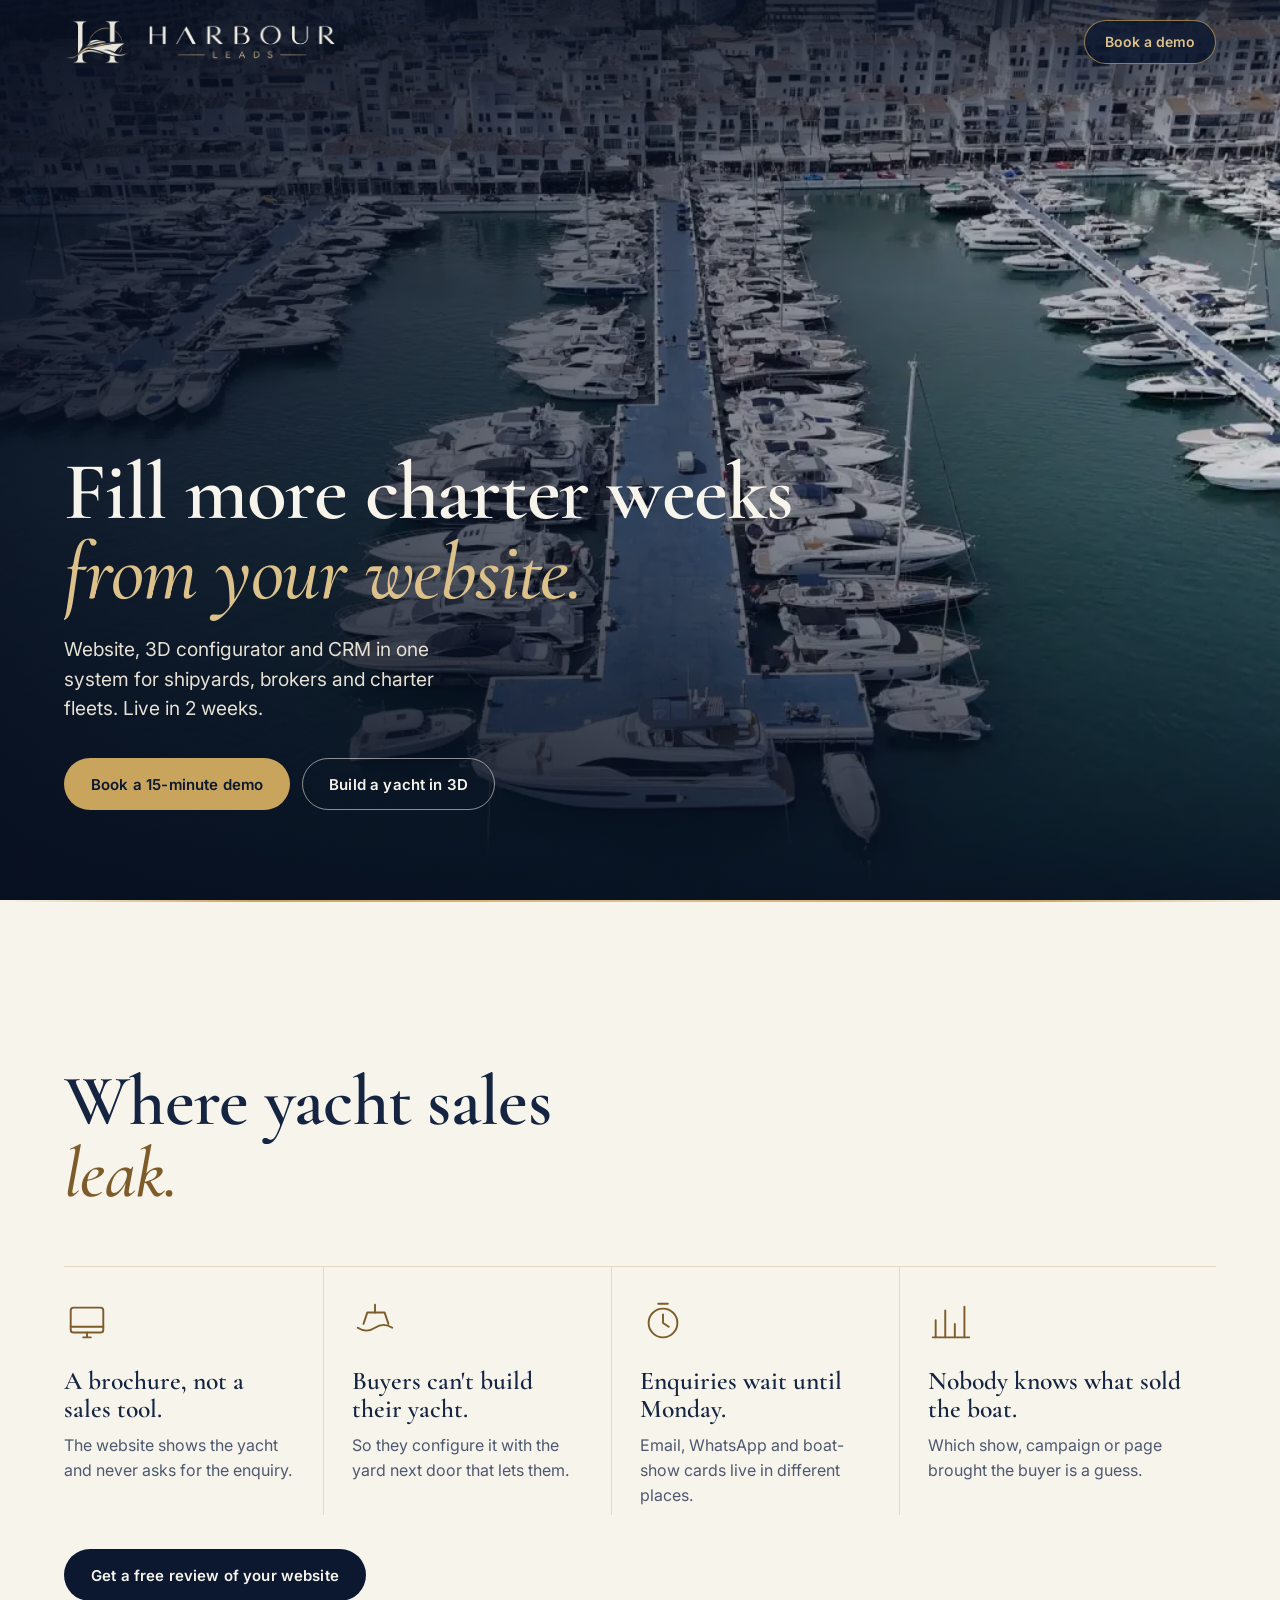
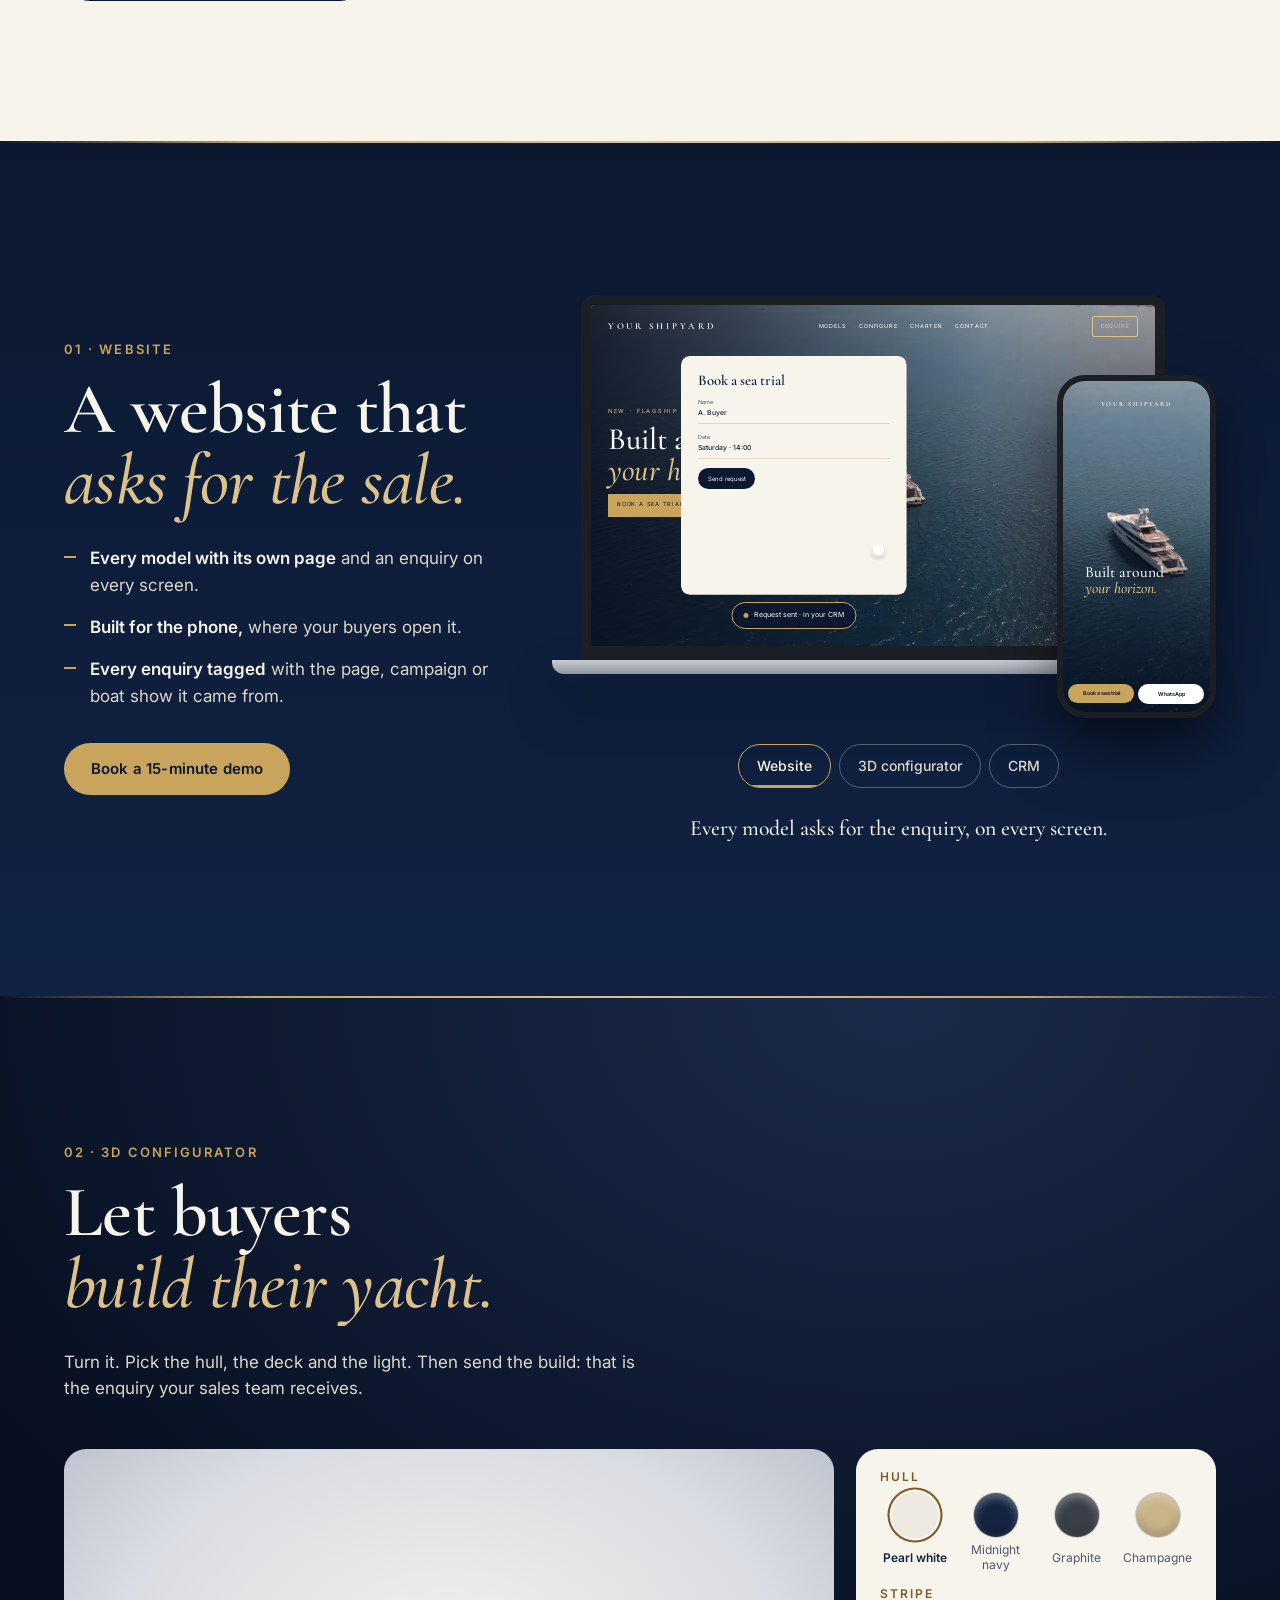
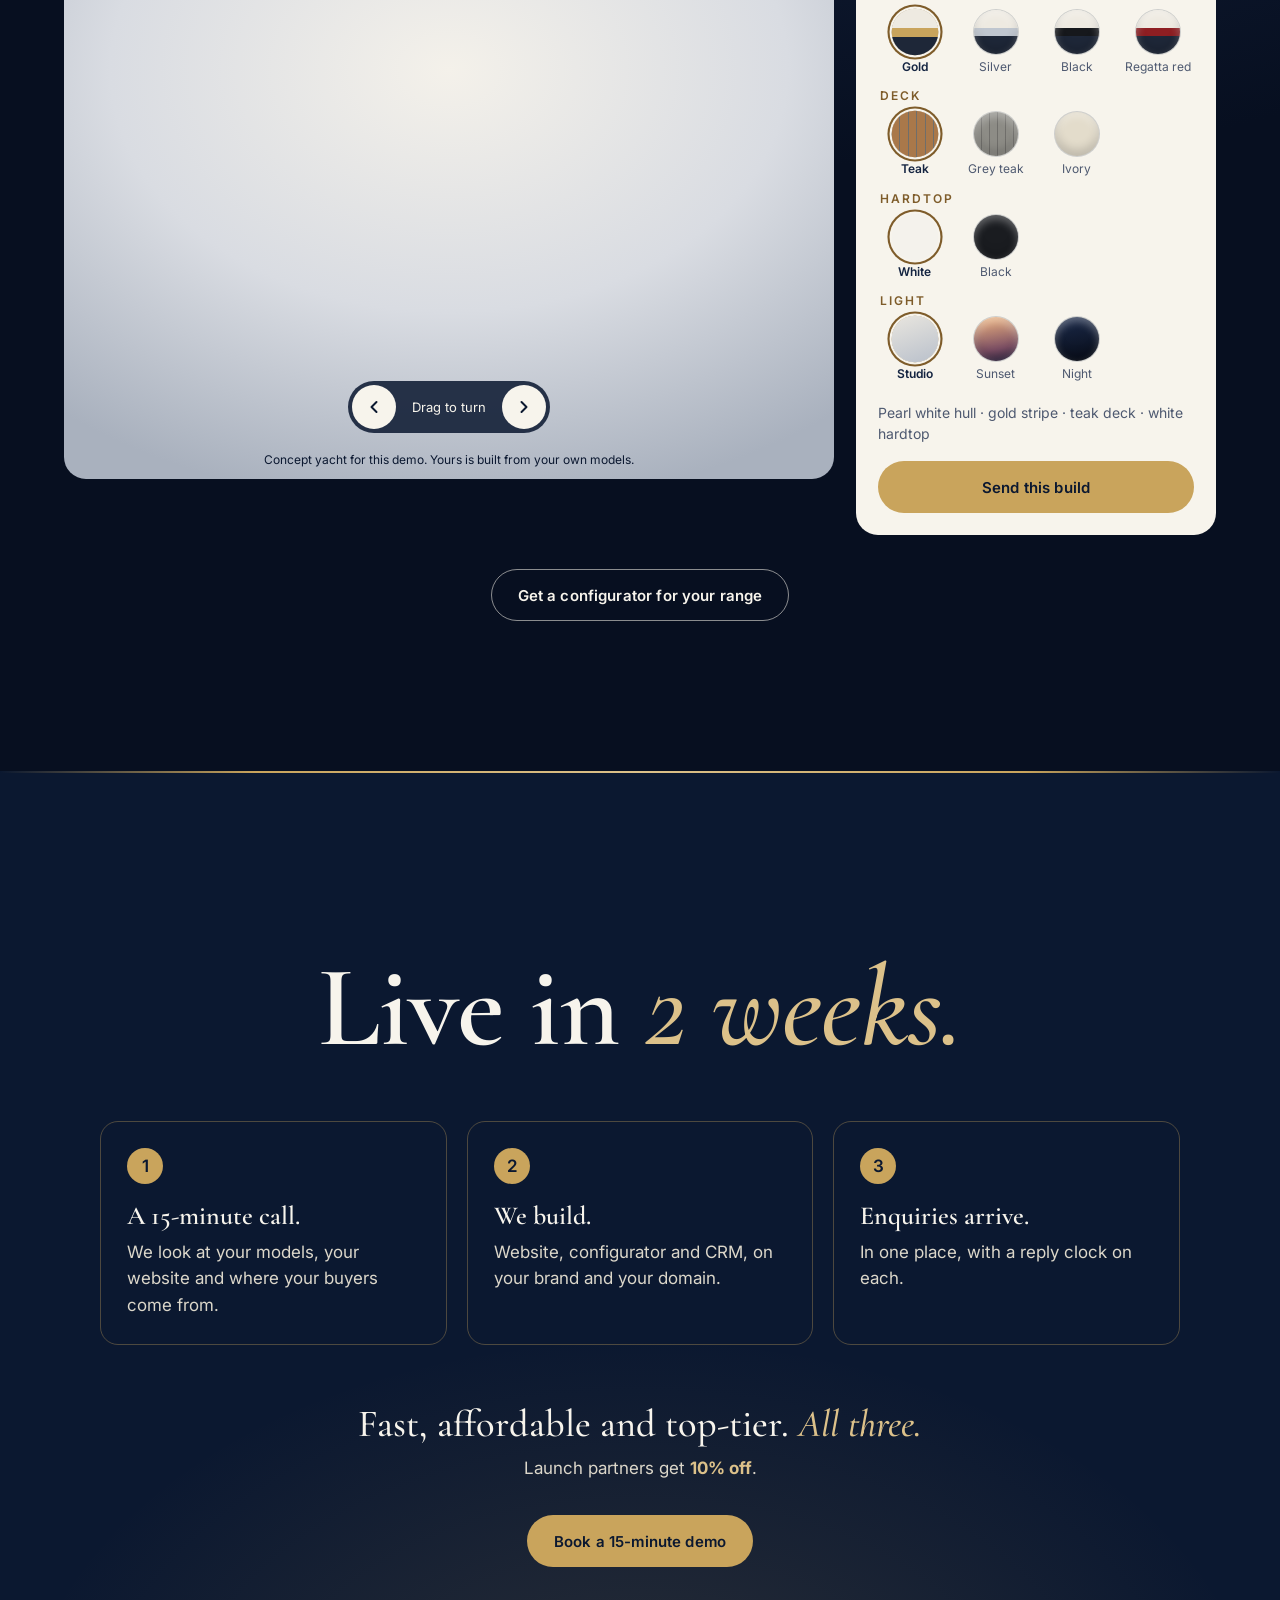
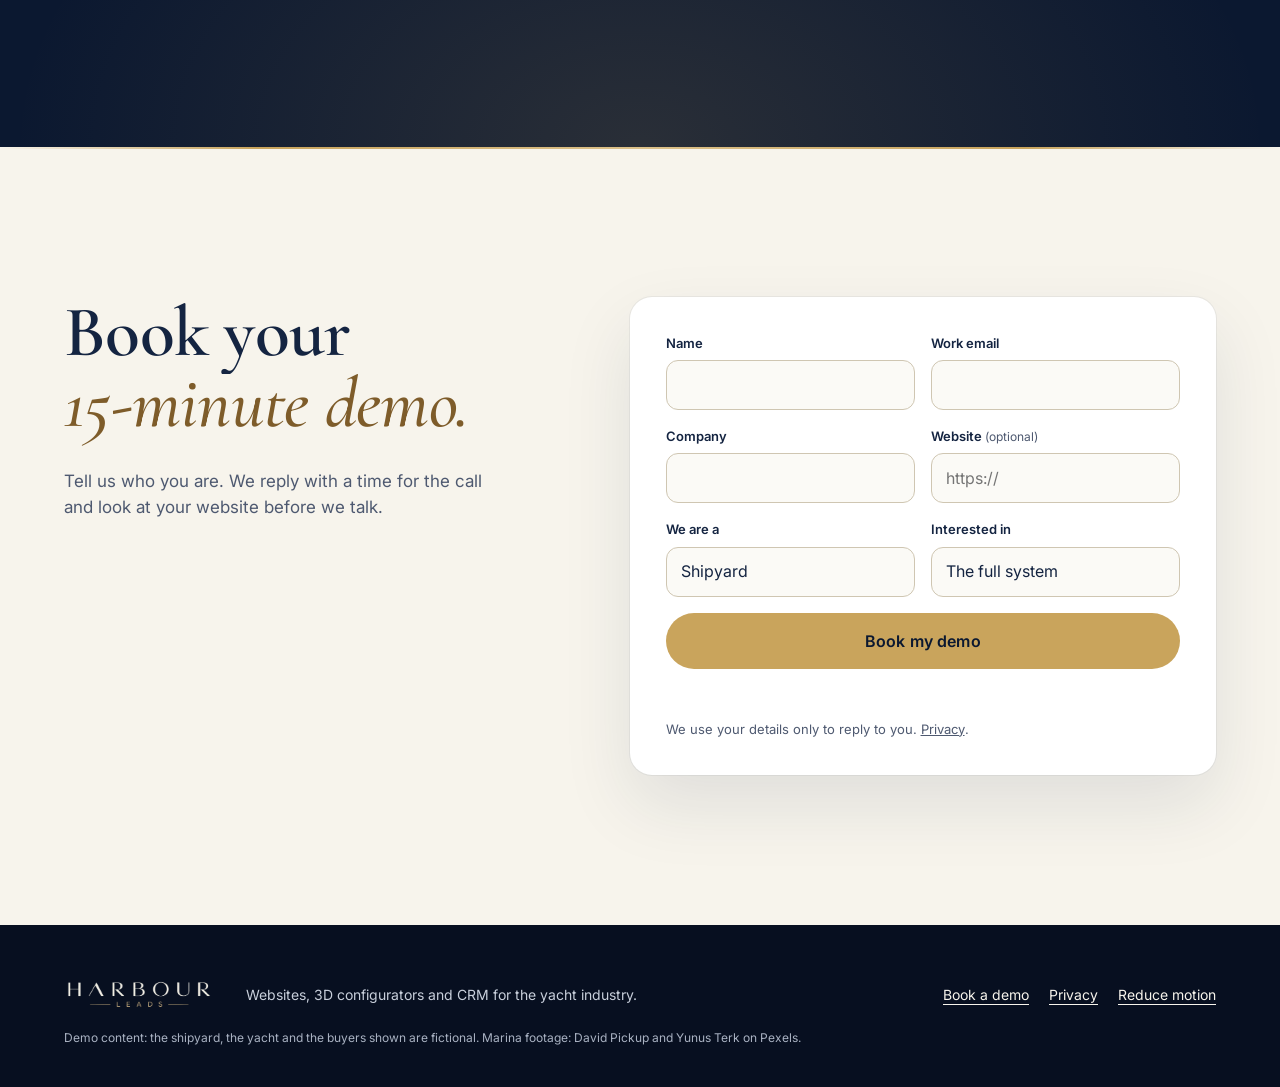
==== commit 2e80776e: "Pré-visualização: hero sem o cartão, filme sempre a tocar Co-Authored-By: Claude Opus 5.5 <noreply@a" ====
--- a/index.html
+++ b/index.html
@@ -57,7 +57,7 @@
 
 <section class="hero tom-navy" id="top" aria-labelledby="h-hero" data-gancho="yard">
   <div class="hero-media" aria-hidden="true">
-    <video class="hero-video" muted playsinline loop preload="none" data-hero></video>
+    <video class="hero-video" muted playsinline loop autoplay preload="none" data-hero></video>
     <script>(function(){var v=document.currentScript.previousElementSibling;v.poster=matchMedia("(max-width: 760px)").matches?"filmes/hero-v-480.webp":"filmes/hero-1080.webp";})();</script>
     <span class="hero-veu"></span>
   </div>
@@ -71,10 +71,6 @@
       <a class="btn btn-ouro" href="#contact" data-cta="hero">Book a 15-minute demo</a>
       <a class="btn btn-linha" href="#configurator" data-nav="hero">Build a yacht in 3D</a>
     </div>
-  </div>
-  <div class="pedido-voa" aria-hidden="true">
-    <span class="pv-ponto"></span>
-    <span class="pv-txt"><b>New enquiry</b><span data-so="yard">52' flybridge · navy hull · from your website</span><span data-so="broker">Listing 8841 · viewing request · from your website</span><span data-so="charter">7 nights · August · from your website</span></span>
   </div>
   <div class="abertura" aria-hidden="true">
     <div class="cortina c-cima"><svg class="c-fio" viewBox="0 0 100 100" preserveAspectRatio="none"><path d="M0.0 86.0 L2.5 86.28 L5.0 86.49 L7.5 86.64 L10.0 86.7 L12.5 86.69 L15.0 86.58 L17.5 86.37 L20.0 86.07 L22.5 85.67 L25.0 85.18 L27.5 84.6 L30.0 83.94 L32.5 83.2 L35.0 82.4 L37.5 81.56 L40.0 80.67 L42.5 79.77 L45.0 78.85 L47.5 77.95 L50.0 77.06 L52.5 76.21 L55.0 75.4 L57.5 74.64 L60.0 73.96 L62.5 73.34 L65.0 72.8 L67.5 72.33 L70.0 71.95 L72.5 71.64 L75.0 71.4 L77.5 71.24 L80.0 71.13 L82.5 71.08 L85.0 71.07 L87.5 71.1 L90.0 71.16 L92.5 71.24 L95.0 71.33 L97.5 71.43 L100.0 71.52"/></svg></div>
@@ -356,6 +352,6 @@
 
 <a class="cta-fixo fora" href="#contact" data-cta="sticky" aria-hidden="true" tabindex="-1">Book a 15-minute demo</a>
 
-<script src="js/site.8161431e.js" defer></script>
+<script src="js/site.8450b6a5.js" defer></script>
 </body>
 </html>
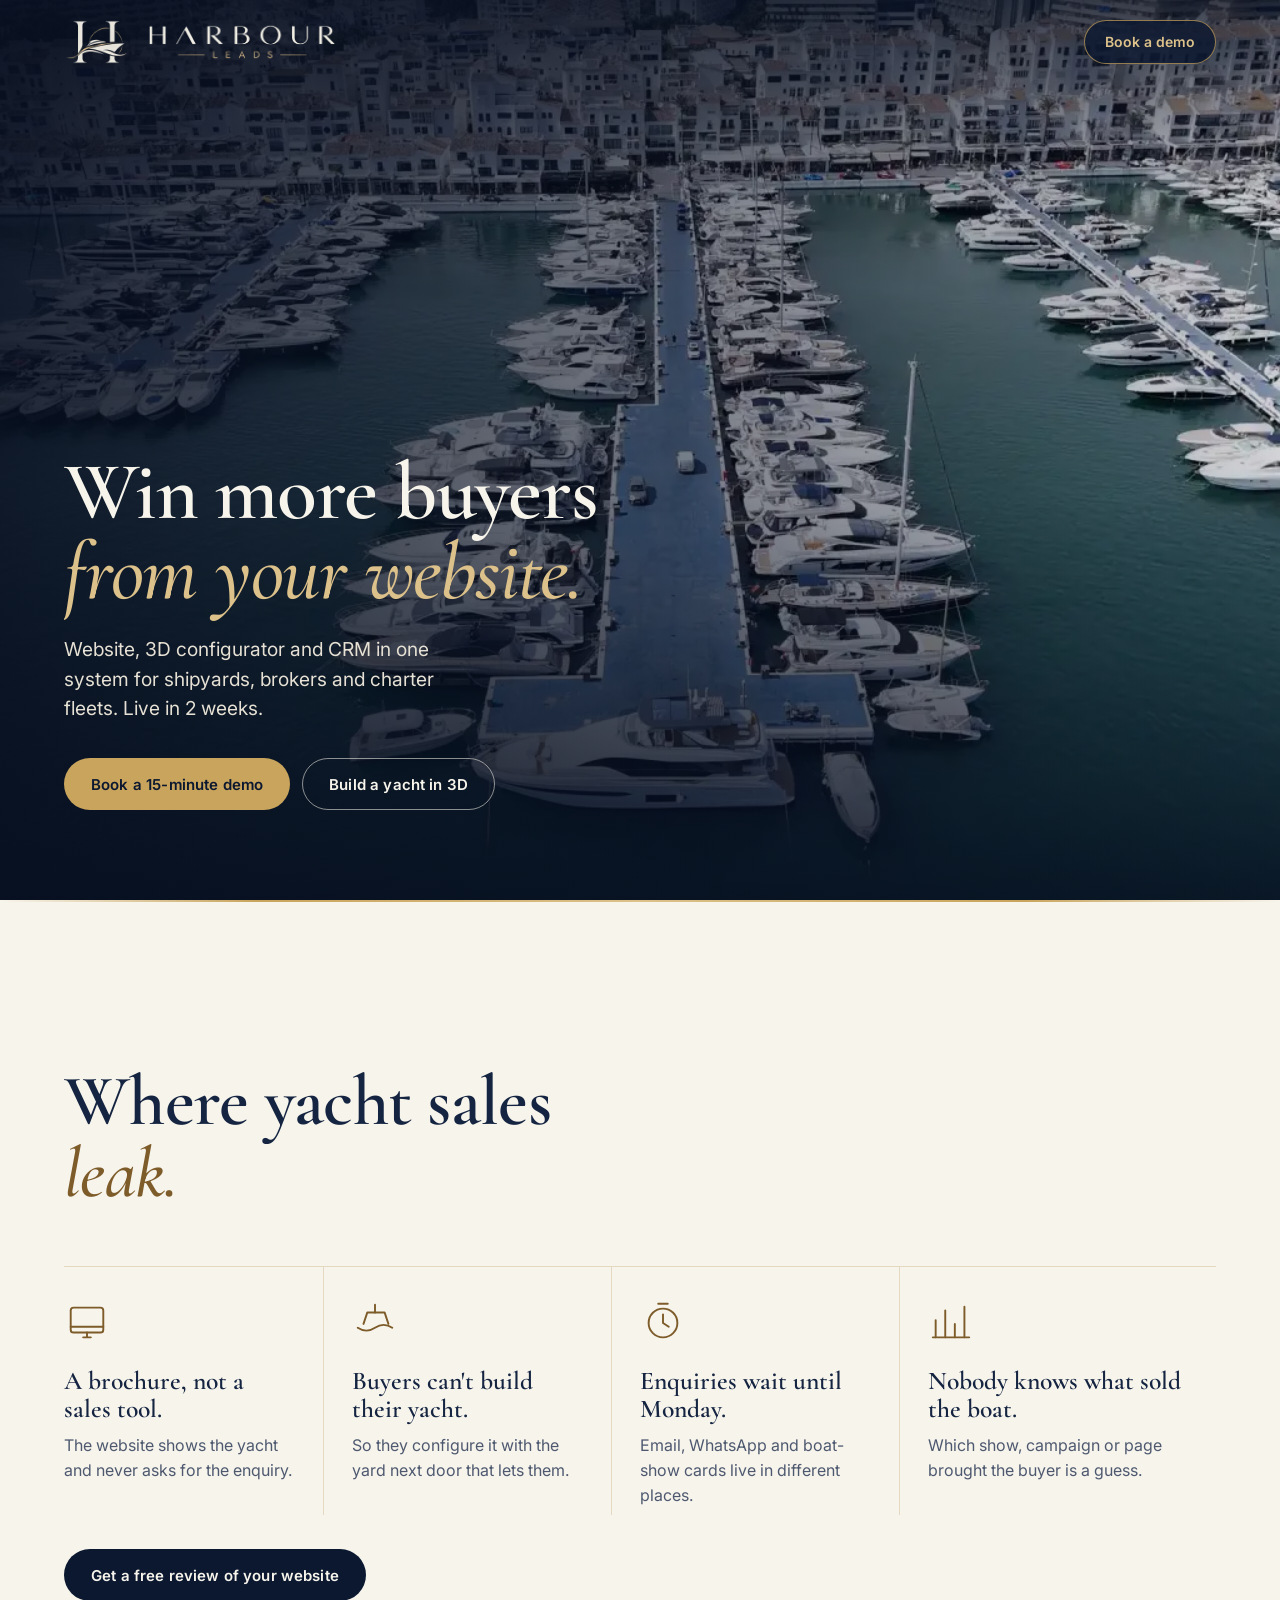
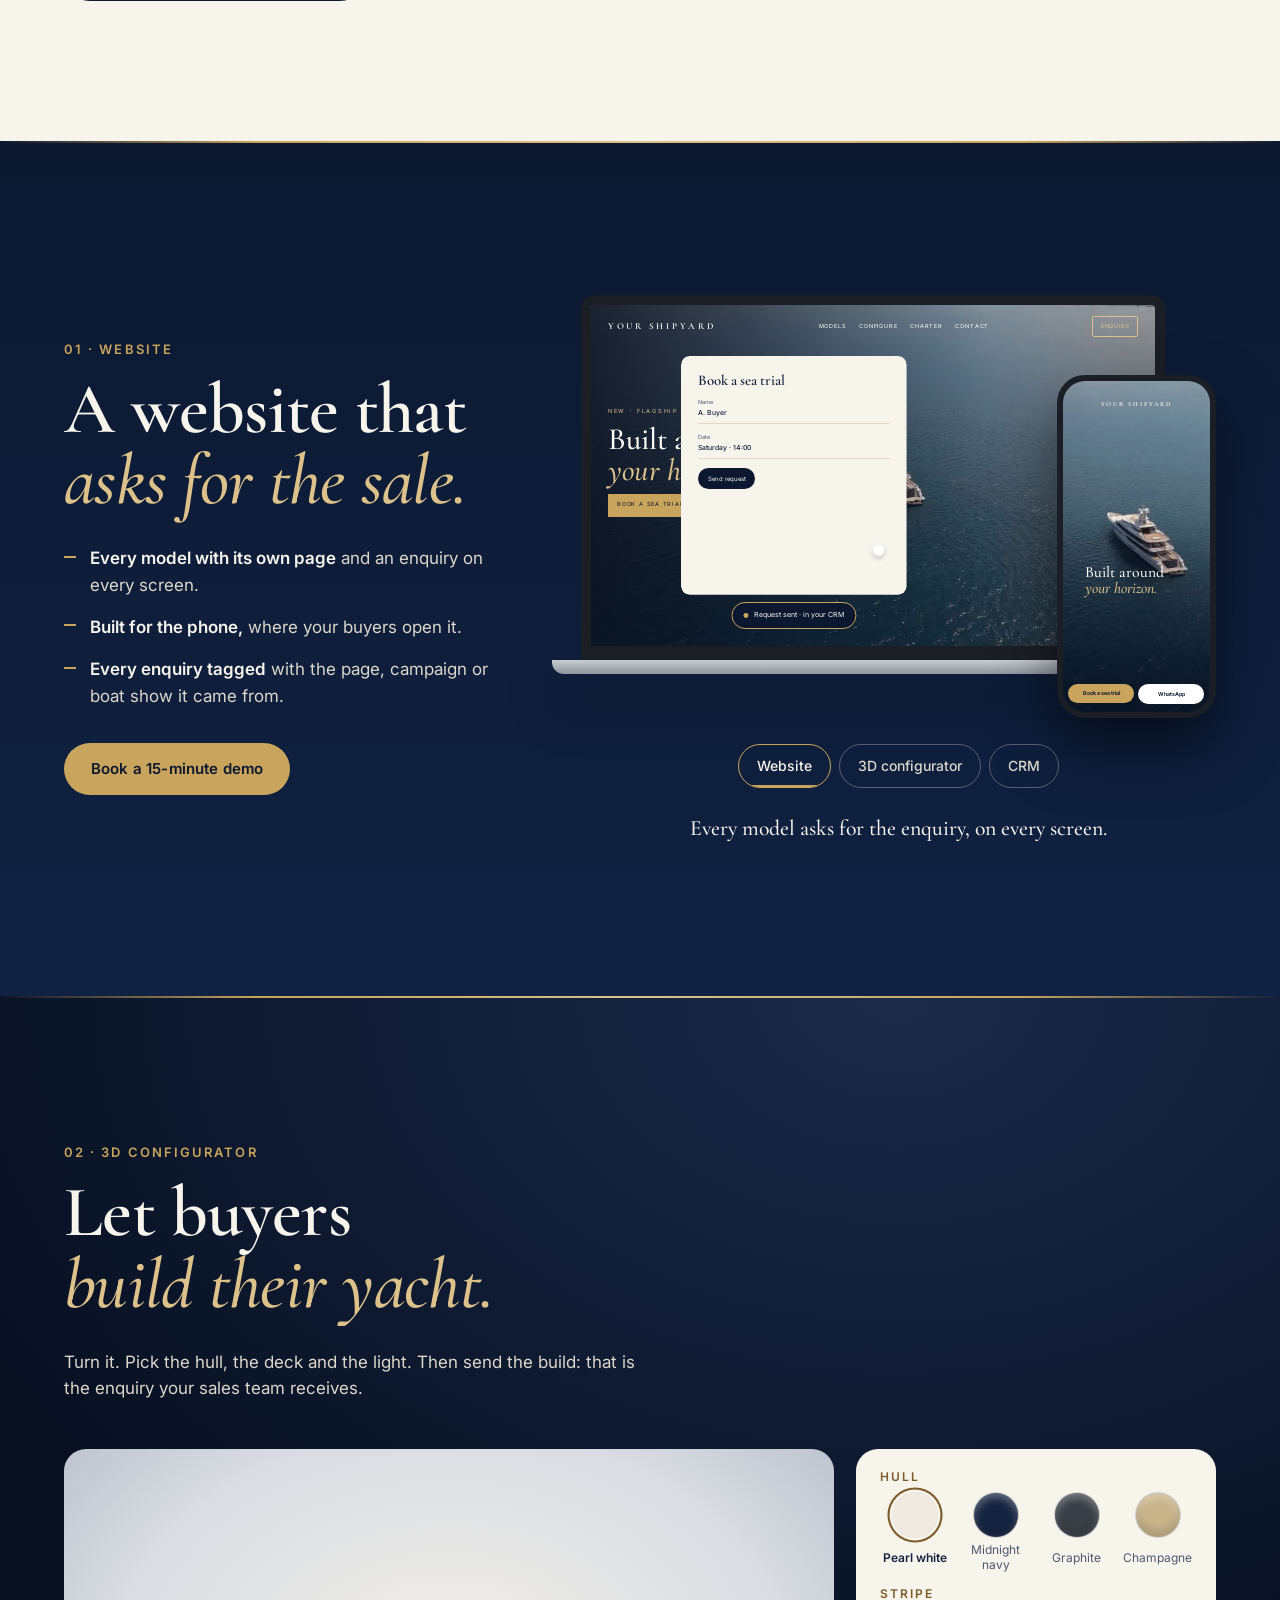
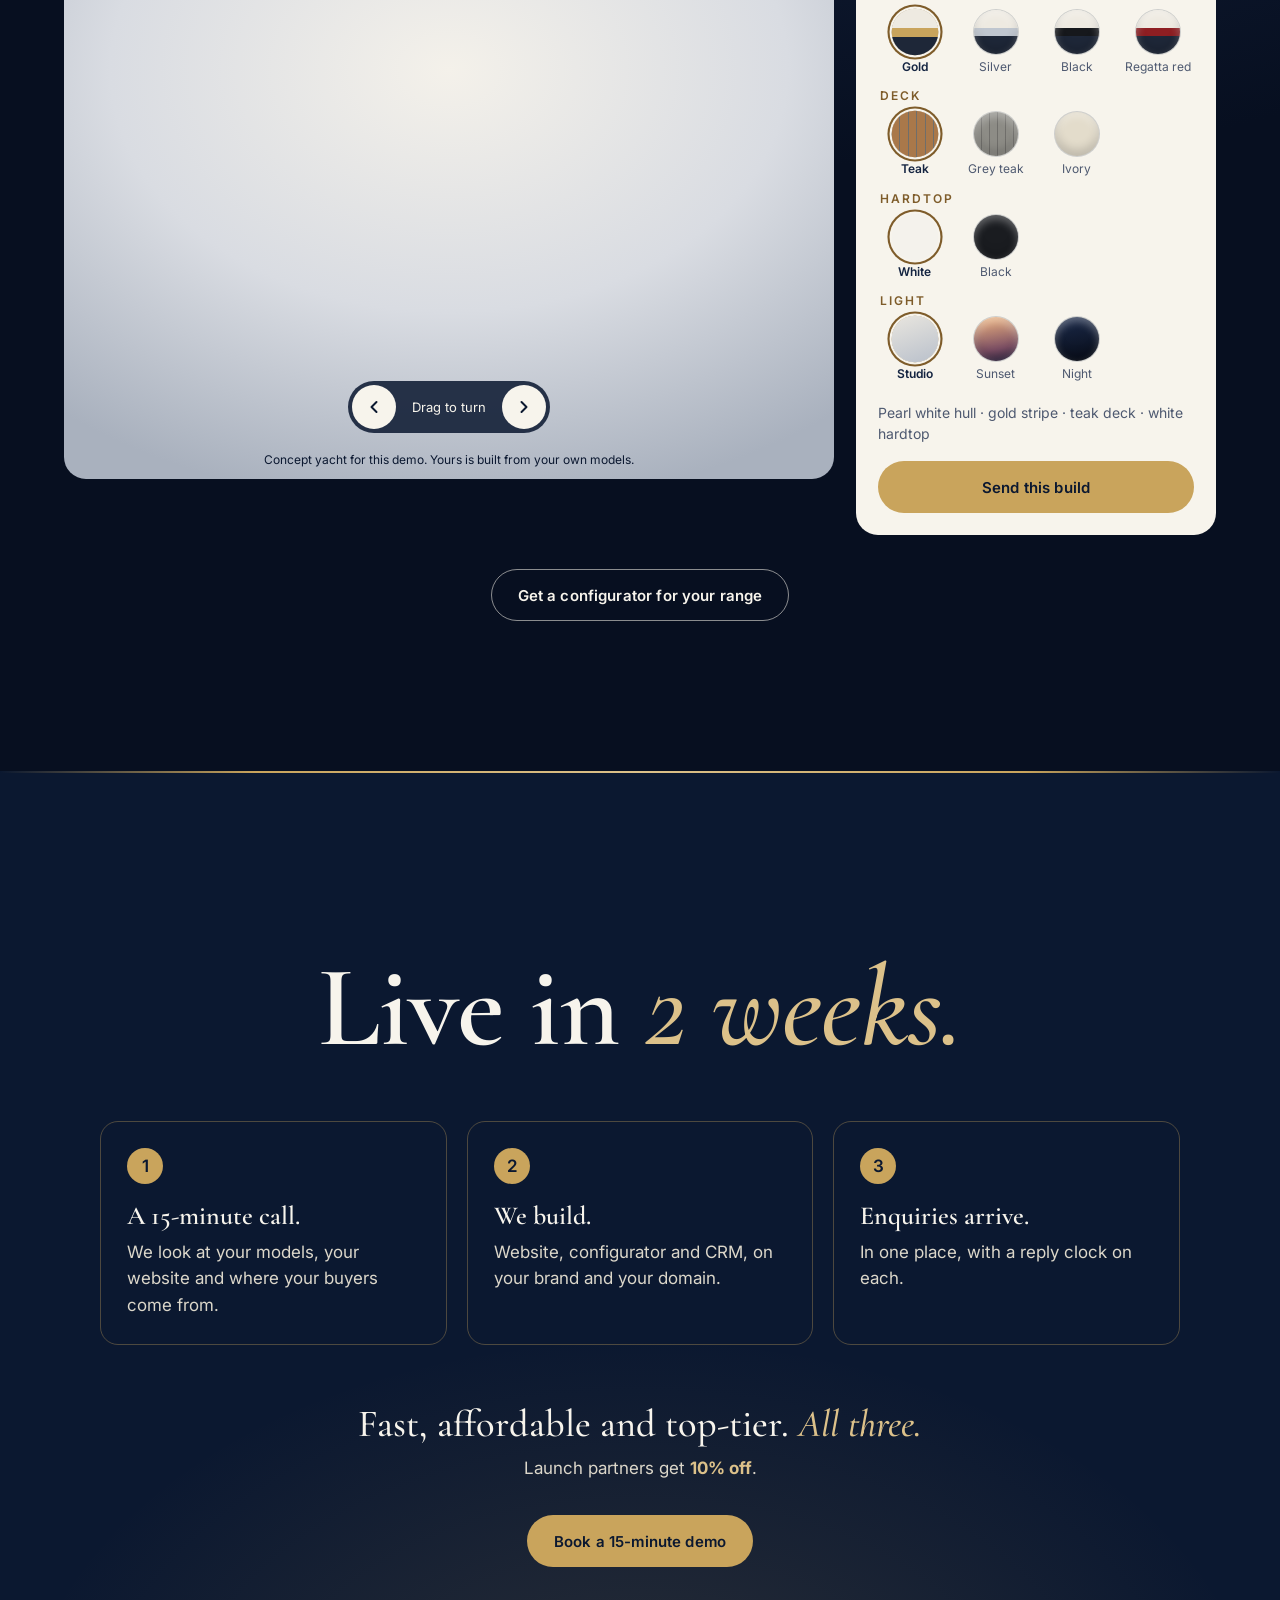
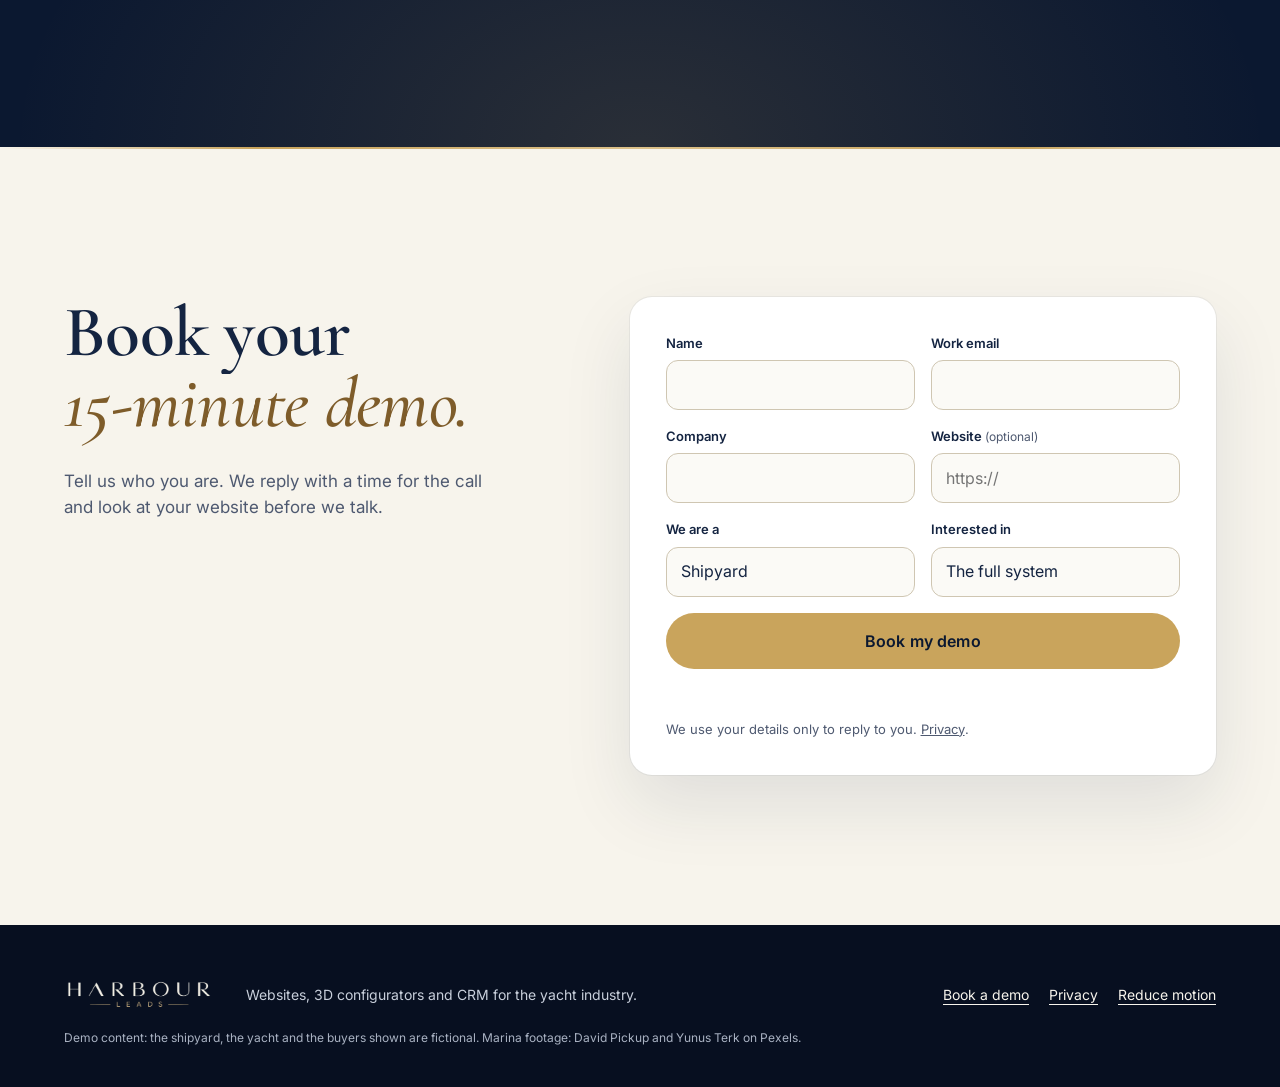
==== commit 72d20f3b: "Pré-visualização: cartão de partilha novo, títulos limpos no iPhone Co-Authored-By: Claude Opus 5.5 " ====
--- a/index.html
+++ b/index.html
@@ -14,7 +14,7 @@
 <meta property="og:title" content="Sell more yachts from your website">
 <meta property="og:description" content="Website, 3D configurator and CRM for shipyards, brokers and charter fleets. Build a yacht in 3D and watch the enquiry land in the CRM. Live in 2 weeks.">
 <meta property="og:url" content="https://joaosoares-bit.github.io/harbourleads-world/">
-<meta property="og:image" content="https://joaosoares-bit.github.io/harbourleads-world/img/og-1200x630.jpg?v=6bd3fa1b">
+<meta property="og:image" content="https://joaosoares-bit.github.io/harbourleads-world/img/og-1200x630.jpg?v=4382cbad">
 <meta property="og:image:width" content="1200">
 <meta property="og:image:height" content="630">
 <meta property="og:image:alt" content="Harbour Leads: website, 3D configurator and CRM for the yacht industry">
@@ -40,7 +40,7 @@
 history.scrollRestoration='manual';})();
 </script>
 <script id="cfg" type="application/json">{"ga4":"","form":"","site":"https://joaosoares-bit.github.io/harbourleads-world","whatsapp":"","email":""}</script>
-<style>:root{--navy-950: #070F20;--navy-900: #0B1830;--navy-800: #102243;--navy-700: #183059;--gold: #C9A45C;--gold-lt: #DCC18A;--gold-dk: #7E5C2A;--cream: #F7F4EC;--cream-ln: #E4D9C0;--ink: #142441;--muted: #4E5970;--mist: #C4CCDA;--serif: 'Cormorant Garamond','Cormorant Fallback',Georgia,serif;--sans: 'Inter','Inter Fallback',-apple-system,system-ui,'Segoe UI',sans-serif;--ease: cubic-bezier(.22,1,.36,1);--pad: clamp(20px,5vw,72px);--max: 1320px}@font-face{font-family: 'Cormorant Fallback';src: local('Georgia');font-style: normal;font-weight: 400 700;size-adjust: 76.2%;ascent-override: 92%;descent-override: 29%;line-gap-override: 0%}@font-face{font-family: 'Cormorant Fallback';src: local('Georgia Italic'),local('Georgia-Italic');font-style: italic;font-weight: 400 700;size-adjust: 79.3%;ascent-override: 92%;descent-override: 29%;line-gap-override: 0%}@font-face{font-family: 'Inter Fallback';src: local('Arial'),local('ArialMT');font-weight: 400;size-adjust: 106.1%;ascent-override: 90%;descent-override: 22%;line-gap-override: 0%}@font-face{font-family: 'Inter Fallback';src: local('Arial Bold'),local('Arial-BoldMT');font-weight: 500 700;size-adjust: 100.9%;ascent-override: 90%;descent-override: 22%;line-gap-override: 0%}[hidden]{display: none !important}.sr-only{position: absolute;width: 1px;height: 1px;padding: 0;margin: -1px;overflow: hidden;clip: rect(0 0 0 0);white-space: nowrap;border: 0}*,*::before,*::after{box-sizing: border-box}html{overflow-x: clip;overscroll-behavior-x: none;-webkit-text-size-adjust: 100%;scroll-padding-top: 76px}body{margin: 0;background: var(--navy-900);color: var(--cream);font: 400 17px/1.55 var(--sans);touch-action: manipulation;-webkit-font-smoothing: antialiased}img,video,svg,canvas{display: block;max-width: 100%}a{color: inherit}button,input,select{font: inherit;color: inherit}main:focus{outline: none}:focus-visible{outline: 2px solid var(--gold);outline-offset: 3px}.caixa{width: min(100% - 2 * var(--pad),var(--max));margin-inline: auto}.saltar{position: absolute;left: 12px;top: -60px;z-index: 50;background: var(--gold);color: var(--navy-900);padding: 10px 16px;border-radius: 999px;text-decoration: none;font-weight: 600}.saltar:focus{top: 12px}.h2{font: 600 clamp(40px,5.6vw,84px)/1 var(--serif);letter-spacing: -.01em;margin: 0 0 28px;text-wrap: balance}.h2.grande{font-size: clamp(54px,9vw,150px)}.l{display: block;overflow: clip;padding-bottom: .08em;margin-bottom: -.08em}.titulo .l{padding-bottom: .26em;margin-bottom: -.26em}.li{display: inline-block}.ouro{color: var(--gold-lt);font-style: italic;font-weight: 500}.ouro-esc{color: var(--gold-dk);font-style: italic;font-weight: 500}html.js:not(.sem-movimento) .h2 .li{transform: translateY(42%);transition: transform 1.1s var(--ease)}html.js:not(.sem-movimento) .h2 .l + .l .li{transition-delay: .09s}html.js .h2.vista .li{transform: none}.num{font: 600 13px/1 var(--sans);letter-spacing: .16em;text-transform: uppercase;color: var(--gold);margin: 0 0 18px}.tom-creme .num{color: var(--gold-dk)}.accoes{display: flex;flex-wrap: wrap;gap: 12px;margin-top: 34px}.btn{display: inline-flex;align-items: center;justify-content: center;min-height: 52px;padding: 0 26px;border-radius: 999px;text-decoration: none;font: 600 15px/1 var(--sans);letter-spacing: .01em;border: 1px solid transparent;cursor: pointer;transition: transform .35s var(--ease),background-color .25s,color .25s,border-color .25s}.btn:hover{transform: translateY(-2px)}.btn:active{transform: scale(.97)}.btn-ouro{background: var(--gold);color: var(--navy-900)}.btn-ouro:hover{background: var(--gold-lt)}.btn-navy{background: var(--navy-900);color: var(--cream)}.btn-navy:hover{background: var(--navy-700)}.btn-linha,.btn-linha-escura{border-color: rgba(247,244,236,.55);color: var(--cream);background: transparent}.btn-linha:hover,.btn-linha-escura:hover{border-color: var(--gold-lt);color: var(--gold-lt)}.topo{position: fixed;inset: 0 0 auto;z-index: 30;height: 84px;display: flex;align-items: center;justify-content: space-between;padding: 0 var(--pad);transition: background-color .4s}.topo.solido{background: rgba(11,24,48,.94);box-shadow: 0 1px 0 rgba(201,164,92,.18)}.marca{display: flex;align-items: center;gap: 14px;text-decoration: none;min-height: 44px}.marca-h{width: 66px;height: auto}.marca-nome{width: 196px;height: auto}.topo-cta{display: inline-flex;align-items: center;min-height: 44px;padding: 0 20px;border-radius: 999px;border: 1px solid rgba(201,164,92,.7);background: rgba(11,24,48,.82);color: var(--gold-lt);text-decoration: none;font: 600 14px/1 var(--sans);transition: background-color .25s,color .25s}.topo-cta:hover{background: var(--gold);color: var(--navy-900)}.hero{position: relative;min-height: 100svh;display: flex;align-items: flex-end;padding: 130px 0 clamp(56px,10svh,110px);overflow: clip;background: var(--navy-900)}.hero-media{position: absolute;inset: 0;background: var(--navy-900) url(filmes/hero-1080.webp) center / cover no-repeat}.hero-video{width: 100%;height: 100%;object-fit: cover}.hero-veu{position: absolute;inset: 0;background:linear-gradient(180deg,rgba(7,15,32,.72) 0,rgba(7,15,32,.4) 90px,rgba(7,15,32,0) 200px),linear-gradient(90deg,rgba(7,15,32,.9) 0%,rgba(7,15,32,.62) 42%,rgba(7,15,32,.18) 100%),linear-gradient(0deg,rgba(7,15,32,.85) 0%,rgba(7,15,32,0) 45%)}.hero-texto{position: relative;z-index: 2}.titulo{font: 600 clamp(48px,6.4vw,104px)/.98 var(--serif);letter-spacing: -.015em;margin: 0 0 22px;max-width: 22ch}.hero-sub{max-width: 34ch;font-size: clamp(17px,1.5vw,20px);color: #E6E1D4;margin: 0}.gancho{display: grid;position: relative;isolation: isolate;align-content: end}.gancho .g{grid-area: 1 / 1;align-self: end;justify-self: start;perspective: 900px}.gancho .wm{display: inline-block;overflow: clip;vertical-align: bottom;padding: 0 .04em .22em;margin: 0 -.04em -.22em}.gancho .w{display: inline-block;transform-origin: 50% 100%;backface-visibility: hidden}html.js .gancho .g:not(.ativo):not(.sai) .w{transform: translateY(118%) rotateX(-80deg)}html.js .gancho .g.ativo .w{transform: none;transition: transform 1s cubic-bezier(.16,1,.3,1) calc(var(--i) * 75ms + 640ms)}html.js .gancho .g.sai .w{transform: translateY(-118%) rotateX(80deg);transition: transform .62s cubic-bezier(.7,0,.84,0) calc(var(--i) * 45ms)}.gancho::after{content: "";position: absolute;z-index: -1;left: 0;bottom: .03em;width: var(--gw,100%);height: 3px;border-radius: 3px;background: linear-gradient(90deg,var(--gold-dk),var(--gold-lt) 55%,var(--gold));transform: scaleX(0);transform-origin: 0 50%;pointer-events: none}.gancho.troca::after{animation: traco 1.7s .9s cubic-bezier(.65,0,.35,1) both}@keyframes traco{0%{transform: scaleX(0);transform-origin: 0 50%}48%{transform: scaleX(1);transform-origin: 0 50%}58%{transform: scaleX(1);transform-origin: 100% 50%}100%{transform: scaleX(0);transform-origin: 100% 50%}}.pedido-voa{position: absolute;z-index: 2;right: var(--pad);bottom: clamp(56px,10svh,110px);display: flex;gap: 12px;align-items: center;padding: 14px 18px;border-radius: 16px;background: var(--cream);color: var(--ink);box-shadow: 0 24px 60px rgba(0,0,0,.35);width: 340px}.pv-txt [data-so]{min-height: 2.7em}.pv-ponto{flex: none;width: 10px;height: 10px;border-radius: 50%;background: var(--gold);box-shadow: 0 0 0 0 rgba(201,164,92,.6);animation: pulsa 2.2s infinite}.pv-txt{display: grid;gap: 2px;font-size: 13px;line-height: 1.35;color: var(--muted)}.pv-txt b{color: var(--ink);font-size: 14px}[data-so]{display: none}.hero[data-gancho="yard"] [data-so="yard"],.hero[data-gancho="broker"] [data-so="broker"],.hero[data-gancho="charter"] [data-so="charter"]{display: inline}.pedido-voa.salta{animation: salta .7s cubic-bezier(.2,1.4,.4,1)}@keyframes salta{0%{transform: translateY(14px) scale(.97)}100%{transform: none}}@keyframes pulsa{70%{box-shadow: 0 0 0 12px rgba(201,164,92,0)}100%{box-shadow: 0 0 0 0 rgba(201,164,92,0)}}.abertura{position: absolute;inset: 0;z-index: 5;pointer-events: none;display: none}html.abre .abertura{display: block}.cortina{position: absolute;inset: 0;background: radial-gradient(110% 90% at 50% 52%,#14284F 0%,#0B1830 48%,var(--navy-950) 100%)}.c-cima{clip-path: polygon(0% 0%,100% 0%,100.0% 71.82%,97.5% 71.73%,95.0% 71.63%,92.5% 71.54%,90.0% 71.46%,87.5% 71.4%,85.0% 71.37%,82.5% 71.38%,80.0% 71.43%,77.5% 71.54%,75.0% 71.7%,72.5% 71.94%,70.0% 72.25%,67.5% 72.63%,65.0% 73.1%,62.5% 73.64%,60.0% 74.26%,57.5% 74.94%,55.0% 75.7%,52.5% 76.51%,50.0% 77.36%,47.5% 78.25%,45.0% 79.15%,42.5% 80.07%,40.0% 80.97%,37.5% 81.86%,35.0% 82.7%,32.5% 83.5%,30.0% 84.24%,27.5% 84.9%,25.0% 85.48%,22.5% 85.97%,20.0% 86.37%,17.5% 86.67%,15.0% 86.88%,12.5% 86.99%,10.0% 87.0%,7.5% 86.94%,5.0% 86.79%,2.5% 86.58%,0.0% 86.3%)}.c-baixo{clip-path: polygon(0.0% 85.7%,2.5% 85.98%,5.0% 86.19%,7.5% 86.34%,10.0% 86.4%,12.5% 86.39%,15.0% 86.28%,17.5% 86.07%,20.0% 85.77%,22.5% 85.37%,25.0% 84.88%,27.5% 84.3%,30.0% 83.64%,32.5% 82.9%,35.0% 82.1%,37.5% 81.26%,40.0% 80.37%,42.5% 79.47%,45.0% 78.55%,47.5% 77.65%,50.0% 76.76%,52.5% 75.91%,55.0% 75.1%,57.5% 74.34%,60.0% 73.66%,62.5% 73.04%,65.0% 72.5%,67.5% 72.03%,70.0% 71.65%,72.5% 71.34%,75.0% 71.1%,77.5% 70.94%,80.0% 70.83%,82.5% 70.78%,85.0% 70.77%,87.5% 70.8%,90.0% 70.86%,92.5% 70.94%,95.0% 71.03%,97.5% 71.13%,100.0% 71.22%,100% 100%,0% 100%)}.c-fio,.rasgo{position: absolute;inset: 0;width: 100%;height: 100%;overflow: visible}.c-fio path,.rasgo path{fill: none;stroke-linecap: round;stroke-linejoin: round}.c-fio path{stroke: var(--gold-lt);stroke-width: .28;opacity: 0}.rasgo-fio{stroke: #F1D9A3;stroke-width: .3;stroke-dasharray: 1;stroke-dashoffset: 1}.rasgo-luz{stroke: var(--gold);stroke-width: 2.2}.rasgo-brilho{opacity: 0;filter: blur(16px)}html.abre .rasgo-fio{animation: rasgo-desenha .9s .1s cubic-bezier(.65,0,.35,1) both,some .08s 1.62s linear both}html.abre .rasgo-brilho{animation: rasgo-acende 1.9s .1s ease both}html.abre .c-fio path{animation: aparece-ja .01s 1.62s both}html.abre .c-cima{animation: parte-cima 1s 1.62s cubic-bezier(.76,0,.24,1) both}html.abre .c-baixo{animation: parte-baixo 1s 1.62s cubic-bezier(.76,0,.24,1) both}@keyframes rasgo-desenha{from{stroke-dashoffset: 1}to{stroke-dashoffset: 0}}@keyframes rasgo-acende{0%{opacity: 0}40%{opacity: .35}74%{opacity: .35}80%{opacity: 1}100%{opacity: 0}}@keyframes some{to{opacity: 0}}@keyframes aparece-ja{to{opacity: 1}}@keyframes parte-cima{to{transform: translateY(-104%)}}@keyframes parte-baixo{to{transform: translateY(104%)}}html.abre .hero-video{animation: recua 2.8s 1.55s cubic-bezier(.2,.7,.2,1) both}@keyframes recua{from{transform: scale(1.24)}to{transform: none}}.ab-logo{position: absolute;left: 50%;top: 40%;width: clamp(300px,min(38vw,60vh),760px);transform: translate(-50%,-50%);display: grid;justify-items: center}html.abre .ab-logo{animation: impacto .45s 1.5s cubic-bezier(.3,1.6,.5,1) both,some .01s 2.72s both}@keyframes impacto{0%{scale: 1}35%{scale: 1.07}100%{scale: 1}}.ab-h{width: 74%;transform-origin: 0 0}.ab-h-in{position: relative}.ab-h img{width: 100%;height: auto}.ab-brilho{position: absolute;inset: 0;overflow: hidden;-webkit-mask: url(img/markonly-760.webp) center / 100% 100% no-repeat;mask: url(img/markonly-760.webp) center / 100% 100% no-repeat;opacity: 0}.ab-brilho::before{content: "";position: absolute;top: 0;bottom: 0;left: -60%;width: 60%;background: linear-gradient(102deg,transparent 10%,rgba(255,238,200,.95) 50%,transparent 90%)}html.abre .ab-h-in{animation: h-nasce 1.05s .3s cubic-bezier(.2,.8,.2,1) both}@keyframes h-nasce{from{clip-path: inset(0 100% 0 0);transform: scale(1.12) translateY(3%)}to{clip-path: inset(0 0 0 0);transform: none}}html.abre .ab-brilho{animation: aparece-ja .01s 1s both,some .15s 1.9s both}html.abre .ab-brilho::before{animation: brilha .95s 1s ease-in-out both}@keyframes brilha{from{transform: translateX(0)}to{transform: translateX(270%)}}.ab-nome{width: 100%;margin-top: 6%;transform-origin: 0 0}.ab-nome-in{position: relative;aspect-ratio: 1530 / 300}.ab-l{position: absolute;left: var(--l);width: var(--w);top: 7%;height: 49.4%;background: url(img/wordmark-1530.webp) var(--bx) 13.8% / var(--bs) auto no-repeat}.ab-leads{position: absolute;left: 0;right: 0;top: 74%;height: 18.4%;background: url(img/wordmark-1530.webp) 0 90.6% / 100% auto no-repeat}html.abre .ab-l{animation: bate .62s calc(.82s + var(--i) * 60ms) cubic-bezier(.2,1.45,.35,1) both}@keyframes bate{0%{transform: translateY(-150%) scale(1.9) rotate(-9deg);opacity: 0}30%{opacity: 1}100%{transform: none;opacity: 1}}html.abre .ab-leads{animation: abre-centro .7s 1.32s cubic-bezier(.2,.8,.2,1) both}@keyframes abre-centro{from{clip-path: inset(0 50% 0 50%)}to{clip-path: inset(0 0 0 0)}}html.abre .ab-h{animation: voa-h .82s 1.88s cubic-bezier(.7,0,.2,1) both}html.abre .ab-nome{animation: voa-n .82s 1.88s cubic-bezier(.7,0,.2,1) both}@keyframes voa-h{to{transform: translate(var(--hx,-40vw),var(--hy,-40svh)) scale(var(--hs,.16))}}@keyframes voa-n{to{transform: translate(var(--nx,-30vw),var(--ny,-48svh)) scale(var(--ns,.38))}}html.abre .marca-h,html.abre .marca-nome{animation: aparece-ja .01s 2.72s both;opacity: 0}html.abre .topo-cta{animation: desce .8s 2.2s var(--ease) both}@keyframes desce{from{transform: translateY(-110px)}to{transform: none}}html.abre .titulo .li{animation: sobe 1.1s 2.32s var(--ease) both}html.abre .titulo .l + .l .li{animation-delay: 2.42s}@keyframes sobe{from{transform: translateY(132%)}to{transform: none}}html.abre .hero-sub,html.abre .hero-texto .accoes{animation: sobe-pouco 1s 2.55s var(--ease) both}@keyframes sobe-pouco{from{transform: translateY(18px);clip-path: inset(0 0 100% 0)}to{transform: none;clip-path: inset(0 0 -20% 0)}}html:not(.sem-movimento) .pedido-voa{animation: chega 1s 3.3s var(--ease) both}@keyframes chega{from{transform: translateY(calc(100% + 140px)) rotate(-3deg)}to{transform: none}}@supports (animation-timeline: view()){html:not(.sem-movimento) .hero-media{animation: moldura linear both;animation-timeline: view();animation-range: exit 0% exit 80%}@keyframes moldura{to{transform: scale(.9);border-radius: 28px}}}.dores,.peca,.config,.oferta,.contacto{position: relative}.dores::before,.peca::before,.config::before,.oferta::before,.contacto::before{content: "";position: absolute;left: 0;right: 0;top: 0;height: 2px;background: linear-gradient(90deg,transparent,var(--gold) 20%,var(--gold-lt) 50%,var(--gold) 80%,transparent);transform: scaleX(0);transform-origin: 0 50%;transition: transform 1.6s var(--ease);z-index: 2}html.sem-movimento .dores::before,html.sem-movimento .peca::before,html.sem-movimento .config::before,html.sem-movimento .oferta::before,html.sem-movimento .contacto::before,html:not(.js) section::before,section.entrou::before{transform: none}.tom-creme{background: var(--cream);color: var(--ink)}.tom-navy{background: var(--navy-900)}.tom-fundo{background: linear-gradient(180deg,var(--navy-900),var(--navy-800))}.tom-estudio{background: radial-gradient(120% 80% at 70% 0%,#1A2A4A 0%,var(--navy-950) 70%)}.dores{padding: clamp(90px,13vw,170px) 0 clamp(80px,11vw,140px)}.dores-lista{list-style: none;margin: 56px 0 0;padding: 0;display: grid;grid-template-columns: repeat(4,1fr);gap: 0;border-top: 1px solid var(--cream-ln)}.dores-lista li{padding: 32px 28px 8px 0;border-right: 1px solid var(--cream-ln);margin-right: 28px}.dores-lista li:last-child{border-right: 0;margin-right: 0}.dores-lista h3{font: 600 clamp(24px,2vw,30px)/1.1 var(--serif);margin: 22px 0 10px;color: var(--ink)}.dores-lista p{margin: 0;color: var(--muted);font-size: 16px}.ic-dor{width: 46px;height: 46px;fill: none;stroke: var(--gold-dk);stroke-width: 2;stroke-linecap: round;stroke-linejoin: round}html.js:not(.sem-movimento) .ic-dor *{stroke-dasharray: 160;stroke-dashoffset: 160;transition: stroke-dashoffset 1.6s var(--ease) .2s}html.js .vista .ic-dor *{stroke-dashoffset: 0}html.js:not(.sem-movimento) .revela{transform: translateY(34px);transition: transform 1s var(--ease)}html.js .revela.vista{transform: none}html.js:not(.sem-movimento) .pontos .revela:nth-child(2),html.js:not(.sem-movimento) .dores-lista .revela:nth-child(2),html.js:not(.sem-movimento) .passos .revela:nth-child(2){transition-delay: .08s}html.js:not(.sem-movimento) .pontos .revela:nth-child(3),html.js:not(.sem-movimento) .dores-lista .revela:nth-child(3),html.js:not(.sem-movimento) .passos .revela:nth-child(3){transition-delay: .16s}html.js:not(.sem-movimento) .dores-lista .revela:nth-child(4){transition-delay: .24s}.peca{padding: clamp(90px,12vw,160px) 0}.peca-grelha{display: grid;grid-template-columns: minmax(0,5fr) minmax(0,7fr);gap: clamp(32px,5vw,80px);align-items: center}.pontos{list-style: none;margin: 0;padding: 0;display: grid;gap: 16px;max-width: 44ch}.pontos li{padding-left: 26px;position: relative;color: #DCD7CA}.pontos li::before{content: "";position: absolute;left: 0;top: .62em;width: 12px;height: 2px;background: var(--gold)}.pontos b{color: var(--cream);font-weight: 600}.tom-creme .pontos li{color: var(--muted)}.tom-creme .pontos b{color: var(--ink)}.tom-creme .pontos li::before{background: var(--gold-dk)}.aparelhos-col{display: grid;gap: 26px}.aparelhos{position: relative;padding-bottom: 7%}.portatil{width: 92%;container-type: inline-size}.portatil .ecra{aspect-ratio: 16 / 10;border: 10px solid #1B1E24;border-bottom-width: 14px;border-radius: 14px 14px 0 0;background: #0B1830}.portatil-base{height: 14px;margin: 0 -5%;background: linear-gradient(#C9CDD3,#8F959E);border-radius: 0 0 12px 12px;box-shadow: 0 30px 50px rgba(0,0,0,.45)}.telemovel{position: absolute;right: 0;bottom: 0;width: 25%;container-type: inline-size}.telemovel .ecra{aspect-ratio: 390 / 844;border: 6px solid #1B1E24;border-radius: 28px;background: #0B1830;box-shadow: 0 30px 60px rgba(0,0,0,.5)}.ecra{position: relative;overflow: hidden;isolation: isolate}.slide{position: absolute;inset: 0;overflow: hidden;color: #fff;font-family: var(--sans);transform: translateX(101%)}.portatil .slide{font-size: 7px;font-size: calc((100cqw - 20px) / 80)}.telemovel .slide{font-size: 5px;font-size: calc((100cqw - 12px) / 24.375)}.slide>*{position: absolute}.slide::after{content: "";position: absolute;inset: 0;z-index: 9;background: #070F20;opacity: 0;pointer-events: none}.slide.ativo{transform: none;z-index: 2;transition: transform 1.05s cubic-bezier(.77,0,.18,1)}.slide.sai{transform: translateX(-34%) scale(.94);z-index: 1;transition: transform 1.05s cubic-bezier(.77,0,.18,1)}.slide.sai::after{opacity: .62;transition: opacity 1.05s ease}.telemovel .slide.ativo,.telemovel .slide.sai{transition-delay: .14s}.telemovel .slide.sai::after{transition-delay: .14s}.ms-video,.mt-video{inset: 0;width: 100%;height: 100%;object-fit: cover;background: #0B1830}.ms-sombra{inset: 0;background: linear-gradient(90deg,rgba(7,15,32,.82),rgba(7,15,32,.1) 70%)}.ms-nav{left: 0;right: 0;top: 0;display: flex;align-items: center;justify-content: space-between;padding: 1.6em 2.4em}.ms-logo{font: 600 1.3em/1 var(--serif);letter-spacing: .3em}.ms-links{display: flex;gap: 2.2em;font-size: .78em;letter-spacing: .16em;text-transform: uppercase}.ms-links i{font-style: normal}.ms-btn{font-size: .78em;letter-spacing: .14em;text-transform: uppercase;padding: .9em 1.4em;border: 1px solid var(--gold-lt);color: var(--gold-lt);border-radius: 2px}.ms-hero{left: 2.4em;top: 30%;display: grid;gap: 1.1em}.ms-eti{font-size: .8em;letter-spacing: .3em;color: var(--gold-lt)}.ms-tit{font: 500 4.4em/1 var(--serif)}.ms-tit em,.mt-tit em{color: var(--gold-lt)}.ms-bts{display: flex;gap: .8em;font-size: .8em;letter-spacing: .14em;text-transform: uppercase}.ms-b1{background: var(--gold);color: var(--navy-900);padding: 1.1em 1.6em}.ms-b2{border: 1px solid #fff;padding: 1.1em 1.6em}.ms-painel{z-index: 3;left: 16%;top: 15%;width: 40%;height: 70%;background: var(--cream);color: var(--ink);padding: 2.4em;border-radius: 1.2em;display: grid;align-content: start;gap: 1.3em;box-shadow: 0 2em 4em rgba(0,0,0,.35);clip-path: inset(50% 50% 50% 50% round 1.2em);transform: scale(.94)}.ms-p-tit{font: 600 2.1em/1.05 var(--serif)}.ms-campo{display: grid;gap: .35em;font-size: .78em;color: var(--muted);border-bottom: 1px solid var(--cream-ln);padding-bottom: .7em}.ms-campo b{color: var(--ink);font-size: 1.25em;font-weight: 500}.ms-p-btn{justify-self: start;background: var(--navy-900);color: var(--cream);font-size: .85em;padding: 1em 1.6em;border-radius: 99em}.ms-toast{z-index: 4;left: 36%;bottom: 2.4em;display: flex;align-items: center;gap: .8em;padding: 1em 1.6em;border-radius: 99em;background: var(--navy-900);border: 1px solid var(--gold);color: var(--cream);font-size: 1em;white-space: nowrap;transform: translate(-50%,260%)}.ms-toast i{width: .7em;height: .7em;border-radius: 50%;background: var(--gold)}.ms-cursor{z-index: 5;left: 0;top: 0;width: 1.6em;height: 1.6em;border-radius: 50%;background: rgba(255,255,255,.94);box-shadow: 0 0 0 .35em rgba(255,255,255,.25),0 .3em .8em rgba(0,0,0,.3);transform: translate(48em,34em)}.mt-sombra{inset: 0;background: linear-gradient(0deg,rgba(7,15,32,.85),rgba(7,15,32,0) 60%)}.mt-logo{top: 3.2em;left: 0;right: 0;text-align: center;font: 600 1.05em/1 var(--serif);letter-spacing: .3em}.mt-tit{left: 1.4em;bottom: 7.4em;font: 500 2.6em/1 var(--serif)}.mt-barra{left: 1em;right: 1em;bottom: 1.6em;display: flex;gap: .6em;font-size: .9em}.mt-barra span{flex: 1;text-align: center;padding: 1em 0;border-radius: 99em;background: var(--gold);color: var(--navy-900);font-weight: 600}.mt-barra .mt-wa{background: #fff}.slide:is(.ativo,.sai) .ms-cursor{animation: ms-cursor 6.4s var(--ease) both}.slide:is(.ativo,.sai) .ms-alvo{animation: clique-a 6.4s both}.slide:is(.ativo,.sai) .ms-painel{animation: ms-painel 6.4s var(--ease) both}.slide:is(.ativo,.sai) .ms-p-btn{animation: clique-b 6.4s both}.slide:is(.ativo,.sai) .ms-toast{animation: ms-toast 6.4s var(--ease) both}.slide:is(.ativo,.sai) .mt-barra span:first-child{animation: clique-b 6.4s both}@keyframes ms-cursor{0%,8%{transform: translate(46em,34em)}24%,34%{transform: translate(7.4em,27.6em)}47%,59%{transform: translate(18.4em,23.8em)}78%,100%{transform: translate(40em,34em)}}@keyframes clique-a{0%,30%{transform: none}32%{transform: scale(.9)}35%,100%{transform: none}}@keyframes ms-painel{0%,32%{clip-path: inset(50% 50% 50% 50% round 1.2em);transform: scale(.94)}41%,100%{clip-path: inset(0 0 0 0 round 1.2em);transform: none}}@keyframes clique-b{0%,54%{transform: none}56%{transform: scale(.9)}59%,100%{transform: none}}@keyframes ms-toast{0%,57%{transform: translate(-50%,260%)}65%,100%{transform: translate(-50%,0)}}.s-cfg,.t-cfg{background: radial-gradient(80% 80% at 35% 40%,#F4F1EA 0%,#D9DCE2 55%,#A9B1BE 100%);color: var(--ink)}.sc-palco{right: 0;top: 0;bottom: 0;width: 64%}.sc-iate{position: absolute;left: 4%;top: 6%;width: 92%;height: 88%;object-fit: contain;opacity: 0}.sc-iate.c1{opacity: 1}.sc-dica{position: absolute;left: 50%;bottom: 3em;transform: translateX(-50%);background: rgba(11,24,48,.86);color: var(--cream);font-size: .9em;padding: .7em 1.4em;border-radius: 99em;white-space: nowrap}.sc-painel{left: 2em;top: 2em;bottom: 2em;width: 30%;background: var(--cream);border-radius: 1.4em;padding: 2.2em 2em;display: grid;align-content: start;gap: 1.1em;box-shadow: 0 1.4em 3em rgba(20,36,65,.16)}.sc-tit{font: 600 2.1em/1.05 var(--serif)}.sc-rot{font-size: .75em;letter-spacing: .16em;text-transform: uppercase;color: var(--gold-dk);font-weight: 600;margin-top: .6em}.sc-am{position: relative;display: flex;gap: .9em}.sc-am i{flex: none;width: 2.8em;height: 2.8em;border-radius: 50%;background: var(--c);box-shadow: inset 0 -.4em .6em rgba(0,0,0,.16),0 0 0 1px rgba(20,36,65,.18)}.sc-anel{position: absolute;left: -.3em;top: -.3em;width: 3.4em;height: 3.4em;border-radius: 50%;border: .2em solid var(--gold-dk)}.sc-btn{margin-top: 1em;background: var(--gold);color: var(--navy-900);font-weight: 600;text-align: center;padding: 1.1em;border-radius: 99em}.sc-toast{left: 58%}.slide:is(.ativo,.sai) .sc-dica{animation: dica-sai 6.4s var(--ease) both}@keyframes dica-sai{0%,64%{transform: translateX(-50%)}70%,100%{transform: translate(-50%,320%)}}.slide:is(.ativo,.sai) .sc-cursor{animation: sc-cursor 6.4s var(--ease) both}.slide:is(.ativo,.sai) .sc-iate.c1{animation: iate-1 6.4s ease both}.slide:is(.ativo,.sai) .sc-iate.c2{animation: iate-2 6.4s ease both}.slide:is(.ativo,.sai) .sc-iate.c3{animation: iate-3 6.4s ease both}.slide:is(.ativo,.sai) .sc-palco,.slide:is(.ativo,.sai) .tc-palco{animation: deriva 6.4s ease-out both}.slide:is(.ativo,.sai) .sc-anel:not(.fixo){animation: anel 6.4s cubic-bezier(.3,1.3,.5,1) both}.slide:is(.ativo,.sai) .sc-btn{animation: clique-c 6.4s both}.slide:is(.ativo,.sai) .sc-toast{animation: sc-toast 6.4s var(--ease) both}@keyframes sc-cursor{0%,8%{transform: translate(46em,30em)}20%,24%{transform: translate(8.3em,10.7em)}38%,44%{transform: translate(15.7em,10.7em)}60%,66%{transform: translate(13.2em,22.4em)}86%,100%{transform: translate(40em,31em)}}@keyframes iate-1{0%,22%{opacity: 1}26%,100%{opacity: 0}}@keyframes iate-2{0%,22%{opacity: 0}26%,43%{opacity: 1}47%,100%{opacity: 0}}@keyframes iate-3{0%,43%{opacity: 0}47%,100%{opacity: 1}}@keyframes deriva{from{transform: scale(1) translateX(0)}to{transform: scale(1.05) translateX(-1.5%)}}@keyframes anel{0%,22%{transform: none}25%,43%{transform: translateX(3.7em)}46%,100%{transform: translateX(11.1em)}}@keyframes clique-c{0%,63%{transform: none}65%{transform: scale(.93)}68%,100%{transform: none}}@keyframes sc-toast{0%,66%{transform: translate(-50%,260%)}74%,100%{transform: translate(-50%,0)}}.tc-palco{left: 0;right: 0;top: 4em;height: 26em}.tc-palco .sc-iate{left: -4%;width: 108%;top: 0;height: 100%}.tc-painel{left: 1em;right: 1em;bottom: 1.4em;display: grid;gap: .9em;padding: 1.4em 1.2em;border-radius: 1.4em;background: var(--cream);box-shadow: 0 1em 2em rgba(20,36,65,.16)}.tc-painel .sc-rot{margin-top: 0}.s-crm,.t-crm{background: #F5F2EA}.sk-lado{left: 0;top: 0;bottom: 0;width: 15em;background: var(--navy-900);padding: 2.4em 1.6em;display: grid;align-content: start;gap: 1em}.sk-lado b{height: 1.6em;width: 70%;background: rgba(220,193,138,.55);border-radius: .3em;margin-bottom: 1.4em}.sk-lado i{height: 1.1em;border-radius: .3em;background: rgba(255,255,255,.14)}.sk-lado i.on{background: rgba(255,255,255,.34)}.sk-main{left: 15em;right: 0;top: 0;bottom: 0;padding: 2.4em;display: grid;gap: 1.6em;align-content: start}.sk-tit{height: 2.2em;width: 22%;background: #1B2A48;opacity: .85;border-radius: .3em}.sk-kpis{display: grid;grid-template-columns: repeat(4,1fr);gap: 1.2em}.sk-kpis i{height: 5.2em;background: #fff;border: 1px solid #E6DECB;border-radius: .4em}.sk-cols{display: grid;grid-template-columns: repeat(4,1fr);gap: 1.2em;align-items: start}.sk-col{display: grid;gap: .9em}.sk-c{position: relative;display: grid;gap: .55em;padding: 1.1em;background: #fff;border: 1px solid #E6DECB;border-radius: .4em}.sk-c b{height: .9em;width: 62%;background: #D9D1BF;border-radius: .2em}.sk-c b.m{width: 86%;background: #E9E3D6}.sk-c em{height: 1.2em;width: 3.4em;background: #E9E3D6;border-radius: .2em}.sk-c em.hot{background: var(--navy-900)}.sk-c em.cold{background: transparent;border: 1px solid #9AA3B5}.sk-novo{border-color: var(--gold);padding-left: 5.4em;box-shadow: 0 .8em 1.8em rgba(20,36,65,.14)}.sk-novo img{position: absolute;left: .6em;top: 50%;width: 4.2em;height: 4.2em;object-fit: contain;transform: translateY(-50%)}.sk-hoje{display: grid;gap: .8em;padding: 1.4em;background: #fff;border: 1px solid #E6DECB;border-radius: .4em}.sk-hoje i{height: 1em;background: #ECE6D9;border-radius: .2em}.slide:is(.ativo,.sai) .sk-novo{animation: sk-aterra 1.3s .55s cubic-bezier(.2,1.25,.3,1) both}@keyframes sk-aterra{0%{transform: translateY(-3.5em) scale(.9);opacity: 0;box-shadow: 0 0 0 0 rgba(201,164,92,.75)}35%{opacity: 1}70%{box-shadow: 0 0 0 .9em rgba(201,164,92,0)}100%{transform: none;opacity: 1;box-shadow: 0 .8em 1.8em rgba(20,36,65,.14)}}.t-crm{display: grid;align-content: start;gap: .9em;padding: 4em 1.2em 1.2em}.t-crm>*{position: relative}.tk-topo{height: 2em;width: 50%;background: #1B2A48;border-radius: .3em;margin-bottom: .6em}.ecra-legenda{position: relative;display: grid;margin: 0;text-align: center;overflow: clip;font: 500 clamp(19px,1.7vw,24px)/1.3 var(--serif);color: var(--cream)}.ecra-legenda span{grid-area: 1 / 1;transform: translateY(110%)}.ecra-legenda span.ativo{transform: none;transition: transform .8s var(--ease) .25s}.ecra-legenda span.sai{transform: translateY(-110%);transition: transform .5s var(--ease)}html.sem-movimento .ecra-legenda span:not(.ativo){visibility: hidden}.ecras-nav{display: flex;flex-wrap: wrap;gap: 8px;justify-content: center}.ecras-nav button{position: relative;overflow: hidden;min-height: 44px;padding: 0 18px;border-radius: 999px;border: 1px solid rgba(247,244,236,.3);background: transparent;color: #DCD7CA;font: 500 14px/1 var(--sans);cursor: pointer;transition: border-color .3s,color .3s}.ecras-nav button[aria-pressed="true"]{border-color: var(--gold);color: var(--cream)}.ecras-nav i{position: absolute;left: 0;bottom: 0;height: 2px;width: 100%;background: var(--gold);transform: scaleX(0);transform-origin: 0 50%}.ecras-nav button[aria-pressed="true"] i{transform: scaleX(1)}html.js:not(.sem-movimento) .ecras-nav button.enche i{animation: enche 6.4s linear both}@keyframes enche{from{transform: scaleX(0)}to{transform: scaleX(1)}}.aparelhos-col.pausa .slide *,.aparelhos-col.pausa .slide,.aparelhos-col.pausa .ecras-nav i{animation-play-state: paused !important}.config{padding: clamp(90px,12vw,150px) 0}.config-cabeca{max-width: 760px}.config-sub{color: #DCD7CA;max-width: 52ch;margin: 0}.config-grelha{margin-top: 48px;display: grid;grid-template-columns: minmax(0,1fr) 360px;gap: 22px;align-items: stretch}.palco3d{position: relative;height: min(70svh,660px);min-height: 420px;border-radius: 22px;overflow: hidden;isolation: isolate}html.js:not(.sem-movimento) .palco3d{transform: scale(.94);border-radius: 40px;transition: transform 1.4s var(--ease),border-radius 1.4s var(--ease)}html.js .palco3d.vista{transform: none;border-radius: 22px}.p3-fundo{position: absolute;inset: 0;z-index: -1;opacity: 0;transition: opacity 1.1s ease}.p3-studio{background: radial-gradient(80% 70% at 50% 35%,#F4F1EA 0%,#D9DCE2 55%,#A9B1BE 100%)}.p3-sunset{background: linear-gradient(180deg,#F4C38E 0%,#D98B6A 32%,#7D4E66 62%,#2B2645 100%)}.p3-night{background: radial-gradient(90% 70% at 50% 20%,#22365E 0%,#0C1428 60%,#050912 100%)}.palco3d[data-cena="studio"] .p3-studio,.palco3d[data-cena="sunset"] .p3-sunset,.palco3d[data-cena="night"] .p3-night{opacity: 1}.p3-canvas{position: absolute;inset: 0;width: 100%;height: 100%;touch-action: pan-y;cursor: grab}.p3-canvas:active{cursor: grabbing}.p3-estado{position: absolute;left: 50%;top: 50%;transform: translate(-50%,-50%);margin: 0;padding: 10px 18px;border-radius: 999px;background: rgba(11,24,48,.86);color: var(--cream);font-size: 14px}.p3-rodar{position: absolute;left: 50%;bottom: 46px;transform: translateX(-50%);display: flex;align-items: center;gap: 10px;padding: 4px;border-radius: 999px;background: rgba(11,24,48,.86)}.p3-rodar button{width: 44px;height: 44px;border-radius: 50%;border: 0;background: var(--cream);color: var(--navy-900);cursor: pointer;display: grid;place-items: center}.p3-rodar svg{width: 20px;height: 20px;fill: none;stroke: currentColor;stroke-width: 2.4;stroke-linecap: round;stroke-linejoin: round}.p3-dica{font-size: 13px;color: var(--cream);padding: 0 6px;white-space: nowrap}.p3-nota{position: absolute;left: 12px;right: 12px;bottom: 12px;margin: 0;text-align: center;font-size: 12px;line-height: 1.3;color: var(--navy-900)}.palco3d[data-cena="sunset"] .p3-nota,.palco3d[data-cena="night"] .p3-nota{color: var(--cream)}.opcoes{display: grid;align-content: start;gap: 16px;padding: 22px;border-radius: 22px;background: var(--cream);color: var(--ink)}.opcoes fieldset{border: 0;margin: 0;padding: 0}.opcoes legend{font: 600 12px/1 var(--sans);letter-spacing: .16em;text-transform: uppercase;color: var(--gold-dk);margin-bottom: 10px}.amostras{display: grid;grid-template-columns: repeat(4,1fr);gap: 8px}.amostras label{position: relative;display: grid;justify-items: center;gap: 6px;cursor: pointer;text-align: center}.amostras input{position: absolute;inset: 0;z-index: 1;width: 100%;height: 100%;margin: 0;opacity: 0;cursor: pointer}.am{width: 44px;height: 44px;border-radius: 50%;background: var(--c);box-shadow: inset 0 -6px 10px rgba(0,0,0,.16),inset 0 4px 8px rgba(255,255,255,.35),0 0 0 1px rgba(20,36,65,.18);transition: transform .3s var(--ease),box-shadow .3s}.am-fio{background: linear-gradient(180deg,#EEEAE1 0 42%,var(--c) 42% 60%,#1E2738 60%)}.am-teca{background: repeating-linear-gradient(90deg,var(--c) 0 7px,rgba(0,0,0,.55) 7px 8px)}.am-cena{background: var(--c)}.am-n{font-size: 12px;line-height: 1.2;color: var(--muted)}.amostras input:checked + .am{box-shadow: 0 0 0 2px var(--cream),0 0 0 4px var(--gold-dk);transform: scale(1.06)}.amostras input:checked ~ .am-n{color: var(--ink);font-weight: 600}.amostras input:focus-visible + .am{outline: 2px solid var(--gold-dk);outline-offset: 5px}.resumo{margin: 4px 0 0;font-size: 14px;color: var(--muted);min-height: 2.6em}.enviar-build{width: 100%}.toast-build{margin: 0;padding: 12px 14px;border-radius: 12px;background: var(--navy-900);color: var(--cream);font-size: 14px}.toast-build a{color: var(--gold-lt)}.config-cta{justify-content: center}.oferta{padding: clamp(100px,14vw,180px) 0;text-align: center;background: radial-gradient(70% 60% at 50% 100%,rgba(201,164,92,.16),transparent 70%),var(--navy-900)}.oferta .h2 em{font-style: italic}.passos{list-style: none;margin: 56px auto 0;padding: 0;display: grid;grid-template-columns: repeat(3,1fr);gap: 20px;max-width: 1080px;text-align: left}.passos li{padding: 26px;border: 1px solid rgba(201,164,92,.35);border-radius: 18px;color: #DCD7CA}.passos b{color: var(--cream);display: block;font: 600 26px/1.1 var(--serif);margin-bottom: 8px}.p-n{display: inline-grid;place-items: center;width: 36px;height: 36px;border-radius: 50%;background: var(--gold);color: var(--navy-900);font-weight: 600;margin-bottom: 18px}.tres{font: 500 clamp(26px,3vw,40px)/1.2 var(--serif);margin: 56px 0 8px}.tres b{color: var(--gold-lt);font-style: italic;font-weight: 500}.desconto{margin: 0;color: #DCD7CA}.desconto b{color: var(--gold-lt)}.oferta .accoes{justify-content: center}.contacto{padding: clamp(90px,12vw,150px) 0}.contacto-grelha{display: grid;grid-template-columns: minmax(0,5fr) minmax(0,6fr);gap: clamp(32px,6vw,96px);align-items: start}.contacto-texto p{color: var(--muted);max-width: 40ch}.sobre{display: inline-block;padding: 8px 14px;border-radius: 999px;background: #EFE9DB;color: var(--ink) !important;font-size: 14px}.form{display: grid;grid-template-columns: 1fr 1fr;gap: 16px;padding: clamp(22px,3vw,36px);border-radius: 22px;background: #fff;box-shadow: 0 30px 70px rgba(20,36,65,.1),0 0 0 1px rgba(20,36,65,.06)}.form label{display: grid;gap: 7px;font-size: 13px;font-weight: 600;color: var(--ink)}.form label small{font-size: 12px;font-weight: 400;color: var(--muted)}.form select{-webkit-appearance: none;appearance: none;height: 50px;padding-right: 40px;background: #FBFAF6 url("data:image/svg+xml,%3Csvg xmlns='http://www.w3.org/2000/svg' viewBox='0 0 24 24'%3E%3Cpath d='M6 9l6 6 6-6' fill='none' stroke='%23142441' stroke-width='2'/%3E%3C/svg%3E") no-repeat right 14px center / 16px}.form-legal a{display: inline-block;padding: 14px 4px;margin: -14px -4px}.form input,.form select{min-height: 50px;padding: 0 14px;border-radius: 12px;border: 1px solid #CFC6B2;background: #FBFAF6;color: var(--ink);font-size: 16px;font-weight: 400;width: 100%}.form input:focus,.form select:focus{border-color: var(--gold-dk);outline: 2px solid rgba(201,164,92,.4);outline-offset: 1px}.form input[aria-invalid="true"]{border-color: #A3242A}.form .btn{grid-column: 1 / -1;min-height: 56px;font-size: 16px}.form-estado{grid-column: 1 / -1;margin: 0;font-size: 15px;color: var(--ink);min-height: 1.2em}.form-estado.erro{color: #A3242A}.form-estado.ok{padding: 14px 16px;border-radius: 12px;background: var(--navy-900);color: var(--cream)}.form-legal{grid-column: 1 / -1;margin: 0;font-size: 13px;color: var(--muted)}.armadilha{position: absolute;left: -9999px;width: 1px;height: 1px;overflow: hidden}.rodape{background: var(--navy-950);color: #C8CFDB;padding: 48px 0 40px;font-size: 14px}.rodape-grelha{display: grid;grid-template-columns: auto 1fr auto;gap: 12px 32px;align-items: center}.rodape p{margin: 0}.rodape-marca{width: 150px;height: auto}.rodape-links{display: flex;gap: 20px;align-items: center;flex-wrap: wrap}.rodape-links a,.mov{display: inline-flex;align-items: center;min-height: 44px;color: var(--cream);text-decoration: underline;text-underline-offset: 4px;background: none;border: 0;padding: 0;cursor: pointer;font-size: 14px}.mov[aria-pressed="true"]{color: var(--gold-lt)}.rodape-nota{grid-column: 1 / -1;font-size: 12px;color: #A9B2C2}.cta-fixo{display: none}@media (prefers-reduced-motion: reduce){.pv-ponto{animation: none}html.abre .rasgo-brilho{animation: none;opacity: 0}html.abre .ab-brilho{animation: none;opacity: 0}}html.sem-movimento *,html.sem-movimento *::before,html.sem-movimento *::after{animation: none !important;transition: none !important}html.sem-movimento .ms-cursor{display: none}@media (max-width: 374px){.marca{gap: 10px}.marca-h{width: 44px !important}.marca-nome{width: 112px !important}.topo-cta{padding: 0 14px}.ecras-nav{gap: 6px}.ecras-nav button{padding: 0 11px;font-size: 13px}}@media (max-height: 500px) and (orientation: landscape){.hero{padding-top: 88px;padding-bottom: 24px}.titulo{font-size: clamp(34px,9vh,56px)}.pedido-voa{display: none}}@media (max-width: 1100px){.dores-lista{grid-template-columns: 1fr 1fr}.dores-lista li:nth-child(2){border-right: 0;margin-right: 0}.config-grelha{grid-template-columns: 1fr}}@media (max-width: 860px){.peca-grelha,.contacto-grelha{grid-template-columns: 1fr}.aparelhos-col{order: -1;margin-bottom: 8px}.passos{grid-template-columns: 1fr}}@media (max-width: 760px){body{font-size: 16px}.topo{height: 64px}.marca-nome{width: 128px}.marca-h{width: 48px}.ab-logo{width: min(78vw,340px);top: 36%}.gancho{min-height: calc(1.96em + .26em)}.hero{align-items: flex-end;padding-top: 96px;padding-bottom: 150px}.hero-veu{background: linear-gradient(180deg,rgba(7,15,32,.85) 0,rgba(7,15,32,.6) 72px,rgba(7,15,32,0) 170px),linear-gradient(0deg,rgba(7,15,32,.95) 0%,rgba(7,15,32,.7) 55%,rgba(7,15,32,.3) 100%)}.hero-media{background-image: url(filmes/hero-v-480.webp)}.titulo{font-size: clamp(42px,12.4vw,60px)}.hero-texto .accoes .btn{flex: 1 1 100%}.pedido-voa{left: var(--pad);right: auto;bottom: 22px;max-width: calc(100% - 2 * var(--pad));padding: 12px 14px}.dores-lista{grid-template-columns: 1fr}.dores-lista li{border-right: 0;margin-right: 0;border-bottom: 1px solid var(--cream-ln);padding: 26px 0 24px;display: grid;grid-template-columns: 46px 1fr;column-gap: 16px}.dores-lista li h3{margin: 0 0 6px}.dores-lista li p{grid-column: 2}.ic-dor{grid-row: span 2;width: 40px;height: 40px}.accoes .btn{flex: 1 1 100%}.telemovel{width: 30%}.palco3d{height: 58svh;min-height: 360px}.amostras{grid-template-columns: repeat(4,1fr)}.form{grid-template-columns: 1fr}.rodape-grelha{grid-template-columns: 1fr}.rodape{padding-bottom: 100px}.cta-fixo{display: flex;position: fixed;z-index: 25;left: 16px;right: 16px;bottom: max(14px,env(safe-area-inset-bottom));min-height: 54px;align-items: center;justify-content: center;border-radius: 999px;background: var(--gold);color: var(--navy-900);font-weight: 600;text-decoration: none;box-shadow: 0 14px 30px rgba(0,0,0,.35);transition: transform .45s var(--ease)}.cta-fixo.fora{transform: translateY(160%)}}.form-estado a{color: inherit;font-weight: 600;text-underline-offset: 3px;display: inline-flex;align-items: center;min-height: 44px}</style>
+<style>:root{--navy-950: #070F20;--navy-900: #0B1830;--navy-800: #102243;--navy-700: #183059;--gold: #C9A45C;--gold-lt: #DCC18A;--gold-dk: #7E5C2A;--cream: #F7F4EC;--cream-ln: #E4D9C0;--ink: #142441;--muted: #4E5970;--mist: #C4CCDA;--serif: 'Cormorant Garamond','Cormorant Fallback',Georgia,serif;--sans: 'Inter','Inter Fallback',-apple-system,system-ui,'Segoe UI',sans-serif;--ease: cubic-bezier(.22,1,.36,1);--pad: clamp(20px,5vw,72px);--max: 1320px}@font-face{font-family: 'Cormorant Fallback';src: local('Georgia');font-style: normal;font-weight: 400 700;size-adjust: 76.2%;ascent-override: 92%;descent-override: 29%;line-gap-override: 0%}@font-face{font-family: 'Cormorant Fallback';src: local('Georgia Italic'),local('Georgia-Italic');font-style: italic;font-weight: 400 700;size-adjust: 79.3%;ascent-override: 92%;descent-override: 29%;line-gap-override: 0%}@font-face{font-family: 'Inter Fallback';src: local('Arial'),local('ArialMT');font-weight: 400;size-adjust: 106.1%;ascent-override: 90%;descent-override: 22%;line-gap-override: 0%}@font-face{font-family: 'Inter Fallback';src: local('Arial Bold'),local('Arial-BoldMT');font-weight: 500 700;size-adjust: 100.9%;ascent-override: 90%;descent-override: 22%;line-gap-override: 0%}[hidden]{display: none !important}.sr-only{position: absolute;width: 1px;height: 1px;padding: 0;margin: -1px;overflow: hidden;clip: rect(0 0 0 0);white-space: nowrap;border: 0}*,*::before,*::after{box-sizing: border-box}html{overflow-x: clip;overscroll-behavior-x: none;-webkit-text-size-adjust: 100%;scroll-padding-top: 76px}body{margin: 0;background: var(--navy-900);color: var(--cream);font: 400 17px/1.55 var(--sans);touch-action: manipulation;-webkit-font-smoothing: antialiased}img,video,svg,canvas{display: block;max-width: 100%}a{color: inherit}button,input,select{font: inherit;color: inherit}main:focus{outline: none}:focus-visible{outline: 2px solid var(--gold);outline-offset: 3px}.caixa{width: min(100% - 2 * var(--pad),var(--max));margin-inline: auto}.saltar{position: absolute;left: 12px;top: -60px;z-index: 50;background: var(--gold);color: var(--navy-900);padding: 10px 16px;border-radius: 999px;text-decoration: none;font-weight: 600}.saltar:focus{top: 12px}.h2{font: 600 clamp(40px,5.6vw,84px)/1 var(--serif);letter-spacing: -.01em;margin: 0 0 28px;text-wrap: balance}.h2.grande{font-size: clamp(54px,9vw,150px)}.l{display: block;overflow: hidden;overflow: clip;padding-bottom: .08em;margin-bottom: -.08em;transform: translateZ(0);backface-visibility: hidden}.titulo .l{padding-bottom: .26em;margin-bottom: -.26em}.li{display: inline-block}.ouro{color: var(--gold-lt);font-style: italic;font-weight: 500}.ouro-esc{color: var(--gold-dk);font-style: italic;font-weight: 500}html.js:not(.sem-movimento) .h2 .li{transform: translateY(42%);transition: transform 1.1s var(--ease)}html.js:not(.sem-movimento) .h2 .l + .l .li{transition-delay: .09s}html.js .h2.vista .li{transform: none}.num{font: 600 13px/1 var(--sans);letter-spacing: .16em;text-transform: uppercase;color: var(--gold);margin: 0 0 18px}.tom-creme .num{color: var(--gold-dk)}.accoes{display: flex;flex-wrap: wrap;gap: 12px;margin-top: 34px}.btn{display: inline-flex;align-items: center;justify-content: center;min-height: 52px;padding: 0 26px;border-radius: 999px;text-decoration: none;font: 600 15px/1 var(--sans);letter-spacing: .01em;border: 1px solid transparent;cursor: pointer;transition: transform .35s var(--ease),background-color .25s,color .25s,border-color .25s}.btn:hover{transform: translateY(-2px)}.btn:active{transform: scale(.97)}.btn-ouro{background: var(--gold);color: var(--navy-900)}.btn-ouro:hover{background: var(--gold-lt)}.btn-navy{background: var(--navy-900);color: var(--cream)}.btn-navy:hover{background: var(--navy-700)}.btn-linha,.btn-linha-escura{border-color: rgba(247,244,236,.55);color: var(--cream);background: transparent}.btn-linha:hover,.btn-linha-escura:hover{border-color: var(--gold-lt);color: var(--gold-lt)}.topo{position: fixed;inset: 0 0 auto;z-index: 30;height: 84px;display: flex;align-items: center;justify-content: space-between;padding: 0 var(--pad);transition: background-color .4s}.topo.solido{background: rgba(11,24,48,.94);box-shadow: 0 1px 0 rgba(201,164,92,.18)}.marca{display: flex;align-items: center;gap: 14px;text-decoration: none;min-height: 44px}.marca-h{width: 66px;height: auto}.marca-nome{width: 196px;height: auto}.topo-cta{display: inline-flex;align-items: center;min-height: 44px;padding: 0 20px;border-radius: 999px;border: 1px solid rgba(201,164,92,.7);background: rgba(11,24,48,.82);color: var(--gold-lt);text-decoration: none;font: 600 14px/1 var(--sans);transition: background-color .25s,color .25s}.topo-cta:hover{background: var(--gold);color: var(--navy-900)}.hero{position: relative;min-height: 100svh;display: flex;align-items: flex-end;padding: 130px 0 clamp(56px,10svh,110px);overflow: clip;background: var(--navy-900)}.hero-media{position: absolute;inset: 0;background: var(--navy-900) url(filmes/hero-1080.webp) center / cover no-repeat}.hero-video{width: 100%;height: 100%;object-fit: cover}.hero-video::-webkit-media-controls,.hero-video::-webkit-media-controls-start-playback-button,.hero-video::-webkit-media-controls-overlay-play-button{display: none !important;-webkit-appearance: none}.hero-veu{position: absolute;inset: 0;background:linear-gradient(180deg,rgba(7,15,32,.72) 0,rgba(7,15,32,.4) 90px,rgba(7,15,32,0) 200px),linear-gradient(90deg,rgba(7,15,32,.9) 0%,rgba(7,15,32,.62) 42%,rgba(7,15,32,.18) 100%),linear-gradient(0deg,rgba(7,15,32,.85) 0%,rgba(7,15,32,0) 45%)}.hero-texto{position: relative;z-index: 2}.titulo{font: 600 clamp(48px,6.4vw,104px)/.98 var(--serif);letter-spacing: -.015em;margin: 0 0 22px;max-width: 22ch}.hero-sub{max-width: 34ch;font-size: clamp(17px,1.5vw,20px);color: #E6E1D4;margin: 0}.gancho{display: grid;position: relative;isolation: isolate;align-content: end}.gancho .g{grid-area: 1 / 1;align-self: end;justify-self: start;perspective: 900px}.gancho .wm{display: inline-block;overflow: hidden;overflow: clip;transform: translateZ(0);vertical-align: bottom;padding: 0 .04em .22em;margin: 0 -.04em -.22em}.gancho .w{display: inline-block;transform-origin: 50% 100%;backface-visibility: hidden}html.js .gancho .g:not(.ativo):not(.sai) .w{transform: translateY(118%) rotateX(-80deg)}html.js .gancho .g.ativo .w{transform: none;transition: transform 1s cubic-bezier(.16,1,.3,1) calc(var(--i) * 75ms + 640ms)}html.js .gancho .g.sai .w{transform: translateY(-118%) rotateX(80deg);transition: transform .62s cubic-bezier(.7,0,.84,0) calc(var(--i) * 45ms)}.gancho::after{content: "";position: absolute;z-index: -1;left: 0;bottom: .03em;width: var(--gw,100%);height: 3px;border-radius: 3px;background: linear-gradient(90deg,var(--gold-dk),var(--gold-lt) 55%,var(--gold));transform: scaleX(0);transform-origin: 0 50%;pointer-events: none}.gancho.troca::after{animation: traco 1.7s .9s cubic-bezier(.65,0,.35,1) both}@keyframes traco{0%{transform: scaleX(0);transform-origin: 0 50%}48%{transform: scaleX(1);transform-origin: 0 50%}58%{transform: scaleX(1);transform-origin: 100% 50%}100%{transform: scaleX(0);transform-origin: 100% 50%}}.pedido-voa{position: absolute;z-index: 2;right: var(--pad);bottom: clamp(56px,10svh,110px);display: flex;gap: 12px;align-items: center;padding: 14px 18px;border-radius: 16px;background: var(--cream);color: var(--ink);box-shadow: 0 24px 60px rgba(0,0,0,.35);width: 340px}.pv-txt [data-so]{min-height: 2.7em}.pv-ponto{flex: none;width: 10px;height: 10px;border-radius: 50%;background: var(--gold);box-shadow: 0 0 0 0 rgba(201,164,92,.6);animation: pulsa 2.2s infinite}.pv-txt{display: grid;gap: 2px;font-size: 13px;line-height: 1.35;color: var(--muted)}.pv-txt b{color: var(--ink);font-size: 14px}[data-so]{display: none}.hero[data-gancho="yard"] [data-so="yard"],.hero[data-gancho="broker"] [data-so="broker"],.hero[data-gancho="charter"] [data-so="charter"]{display: inline}.pedido-voa.salta{animation: salta .7s cubic-bezier(.2,1.4,.4,1)}@keyframes salta{0%{transform: translateY(14px) scale(.97)}100%{transform: none}}@keyframes pulsa{70%{box-shadow: 0 0 0 12px rgba(201,164,92,0)}100%{box-shadow: 0 0 0 0 rgba(201,164,92,0)}}.abertura{position: absolute;inset: 0;z-index: 5;pointer-events: none;display: none}html.abre .abertura{display: block}.cortina{position: absolute;inset: 0;background: radial-gradient(110% 90% at 50% 52%,#14284F 0%,#0B1830 48%,var(--navy-950) 100%)}.c-cima{clip-path: polygon(0% 0%,100% 0%,100.0% 71.82%,97.5% 71.73%,95.0% 71.63%,92.5% 71.54%,90.0% 71.46%,87.5% 71.4%,85.0% 71.37%,82.5% 71.38%,80.0% 71.43%,77.5% 71.54%,75.0% 71.7%,72.5% 71.94%,70.0% 72.25%,67.5% 72.63%,65.0% 73.1%,62.5% 73.64%,60.0% 74.26%,57.5% 74.94%,55.0% 75.7%,52.5% 76.51%,50.0% 77.36%,47.5% 78.25%,45.0% 79.15%,42.5% 80.07%,40.0% 80.97%,37.5% 81.86%,35.0% 82.7%,32.5% 83.5%,30.0% 84.24%,27.5% 84.9%,25.0% 85.48%,22.5% 85.97%,20.0% 86.37%,17.5% 86.67%,15.0% 86.88%,12.5% 86.99%,10.0% 87.0%,7.5% 86.94%,5.0% 86.79%,2.5% 86.58%,0.0% 86.3%)}.c-baixo{clip-path: polygon(0.0% 85.7%,2.5% 85.98%,5.0% 86.19%,7.5% 86.34%,10.0% 86.4%,12.5% 86.39%,15.0% 86.28%,17.5% 86.07%,20.0% 85.77%,22.5% 85.37%,25.0% 84.88%,27.5% 84.3%,30.0% 83.64%,32.5% 82.9%,35.0% 82.1%,37.5% 81.26%,40.0% 80.37%,42.5% 79.47%,45.0% 78.55%,47.5% 77.65%,50.0% 76.76%,52.5% 75.91%,55.0% 75.1%,57.5% 74.34%,60.0% 73.66%,62.5% 73.04%,65.0% 72.5%,67.5% 72.03%,70.0% 71.65%,72.5% 71.34%,75.0% 71.1%,77.5% 70.94%,80.0% 70.83%,82.5% 70.78%,85.0% 70.77%,87.5% 70.8%,90.0% 70.86%,92.5% 70.94%,95.0% 71.03%,97.5% 71.13%,100.0% 71.22%,100% 100%,0% 100%)}.c-fio,.rasgo{position: absolute;inset: 0;width: 100%;height: 100%;overflow: visible}.c-fio path,.rasgo path{fill: none;stroke-linecap: round;stroke-linejoin: round}.c-fio path{stroke: var(--gold-lt);stroke-width: .28;opacity: 0}.rasgo-fio{stroke: #F1D9A3;stroke-width: .3;stroke-dasharray: 1;stroke-dashoffset: 1}.rasgo-luz{stroke: var(--gold);stroke-width: 2.2}.rasgo-brilho{opacity: 0;filter: blur(16px)}html.abre .rasgo-fio{animation: rasgo-desenha .9s .1s cubic-bezier(.65,0,.35,1) both,some .08s 1.62s linear both}html.abre .rasgo-brilho{animation: rasgo-acende 1.9s .1s ease both}html.abre .c-fio path{animation: aparece-ja .01s 1.62s both}html.abre .c-cima{animation: parte-cima 1s 1.62s cubic-bezier(.76,0,.24,1) both}html.abre .c-baixo{animation: parte-baixo 1s 1.62s cubic-bezier(.76,0,.24,1) both}@keyframes rasgo-desenha{from{stroke-dashoffset: 1}to{stroke-dashoffset: 0}}@keyframes rasgo-acende{0%{opacity: 0}40%{opacity: .35}74%{opacity: .35}80%{opacity: 1}100%{opacity: 0}}@keyframes some{to{opacity: 0}}@keyframes aparece-ja{to{opacity: 1}}@keyframes parte-cima{to{transform: translateY(-104%)}}@keyframes parte-baixo{to{transform: translateY(104%)}}html.abre .hero-video{animation: recua 2.8s 1.55s cubic-bezier(.2,.7,.2,1) both}@keyframes recua{from{transform: scale(1.24)}to{transform: none}}.ab-logo{position: absolute;left: 50%;top: 40%;width: clamp(300px,min(38vw,60vh),760px);transform: translate(-50%,-50%);display: grid;justify-items: center}html.abre .ab-logo{animation: impacto .45s 1.5s cubic-bezier(.3,1.6,.5,1) both,some .01s 2.72s both}@keyframes impacto{0%{scale: 1}35%{scale: 1.07}100%{scale: 1}}.ab-h{width: 74%;transform-origin: 0 0}.ab-h-in{position: relative}.ab-h img{width: 100%;height: auto}.ab-brilho{position: absolute;inset: 0;overflow: hidden;-webkit-mask: url(img/markonly-760.webp) center / 100% 100% no-repeat;mask: url(img/markonly-760.webp) center / 100% 100% no-repeat;opacity: 0}.ab-brilho::before{content: "";position: absolute;top: 0;bottom: 0;left: -60%;width: 60%;background: linear-gradient(102deg,transparent 10%,rgba(255,238,200,.95) 50%,transparent 90%)}html.abre .ab-h-in{animation: h-nasce 1.05s .3s cubic-bezier(.2,.8,.2,1) both}@keyframes h-nasce{from{clip-path: inset(0 100% 0 0);transform: scale(1.12) translateY(3%)}to{clip-path: inset(0 0 0 0);transform: none}}html.abre .ab-brilho{animation: aparece-ja .01s 1s both,some .15s 1.9s both}html.abre .ab-brilho::before{animation: brilha .95s 1s ease-in-out both}@keyframes brilha{from{transform: translateX(0)}to{transform: translateX(270%)}}.ab-nome{width: 100%;margin-top: 6%;transform-origin: 0 0}.ab-nome-in{position: relative;aspect-ratio: 1530 / 300}.ab-l{position: absolute;left: var(--l);width: var(--w);top: 7%;height: 49.4%;background: url(img/wordmark-1530.webp) var(--bx) 13.8% / var(--bs) auto no-repeat}.ab-leads{position: absolute;left: 0;right: 0;top: 74%;height: 18.4%;background: url(img/wordmark-1530.webp) 0 90.6% / 100% auto no-repeat}html.abre .ab-l{animation: bate .62s calc(.82s + var(--i) * 60ms) cubic-bezier(.2,1.45,.35,1) both}@keyframes bate{0%{transform: translateY(-150%) scale(1.9) rotate(-9deg);opacity: 0}30%{opacity: 1}100%{transform: none;opacity: 1}}html.abre .ab-leads{animation: abre-centro .7s 1.32s cubic-bezier(.2,.8,.2,1) both}@keyframes abre-centro{from{clip-path: inset(0 50% 0 50%)}to{clip-path: inset(0 0 0 0)}}html.abre .ab-h{animation: voa-h .82s 1.88s cubic-bezier(.7,0,.2,1) both}html.abre .ab-nome{animation: voa-n .82s 1.88s cubic-bezier(.7,0,.2,1) both}@keyframes voa-h{to{transform: translate(var(--hx,-40vw),var(--hy,-40svh)) scale(var(--hs,.16))}}@keyframes voa-n{to{transform: translate(var(--nx,-30vw),var(--ny,-48svh)) scale(var(--ns,.38))}}html.abre .marca-h,html.abre .marca-nome{animation: aparece-ja .01s 2.72s both;opacity: 0}html.abre .topo-cta{animation: desce .8s 2.2s var(--ease) both}@keyframes desce{from{transform: translateY(-110px)}to{transform: none}}html.abre .titulo .li{animation: sobe 1.1s 2.32s var(--ease) both}html.abre .titulo .l + .l .li{animation-delay: 2.42s}@keyframes sobe{from{transform: translateY(132%)}to{transform: none}}html.abre .hero-sub,html.abre .hero-texto .accoes{animation: sobe-pouco 1s 2.55s var(--ease) both}@keyframes sobe-pouco{from{transform: translateY(18px);clip-path: inset(0 0 100% 0)}to{transform: none;clip-path: inset(0 0 -20% 0)}}html:not(.sem-movimento) .pedido-voa{animation: chega 1s 3.3s var(--ease) both}@keyframes chega{from{transform: translateY(calc(100% + 140px)) rotate(-3deg)}to{transform: none}}@supports (animation-timeline: view()){html:not(.sem-movimento) .hero-media{animation: moldura linear both;animation-timeline: view();animation-range: exit 0% exit 80%}@keyframes moldura{to{transform: scale(.9);border-radius: 28px}}}.dores,.peca,.config,.oferta,.contacto{position: relative}.dores::before,.peca::before,.config::before,.oferta::before,.contacto::before{content: "";position: absolute;left: 0;right: 0;top: 0;height: 2px;background: linear-gradient(90deg,transparent,var(--gold) 20%,var(--gold-lt) 50%,var(--gold) 80%,transparent);transform: scaleX(0);transform-origin: 0 50%;transition: transform 1.6s var(--ease);z-index: 2}html.sem-movimento .dores::before,html.sem-movimento .peca::before,html.sem-movimento .config::before,html.sem-movimento .oferta::before,html.sem-movimento .contacto::before,html:not(.js) section::before,section.entrou::before{transform: none}.tom-creme{background: var(--cream);color: var(--ink)}.tom-navy{background: var(--navy-900)}.tom-fundo{background: linear-gradient(180deg,var(--navy-900),var(--navy-800))}.tom-estudio{background: radial-gradient(120% 80% at 70% 0%,#1A2A4A 0%,var(--navy-950) 70%)}.dores{padding: clamp(90px,13vw,170px) 0 clamp(80px,11vw,140px)}.dores-lista{list-style: none;margin: 56px 0 0;padding: 0;display: grid;grid-template-columns: repeat(4,1fr);gap: 0;border-top: 1px solid var(--cream-ln)}.dores-lista li{padding: 32px 28px 8px 0;border-right: 1px solid var(--cream-ln);margin-right: 28px}.dores-lista li:last-child{border-right: 0;margin-right: 0}.dores-lista h3{font: 600 clamp(24px,2vw,30px)/1.1 var(--serif);margin: 22px 0 10px;color: var(--ink)}.dores-lista p{margin: 0;color: var(--muted);font-size: 16px}.ic-dor{width: 46px;height: 46px;fill: none;stroke: var(--gold-dk);stroke-width: 2;stroke-linecap: round;stroke-linejoin: round}html.js:not(.sem-movimento) .ic-dor *{stroke-dasharray: 160;stroke-dashoffset: 160;transition: stroke-dashoffset 1.6s var(--ease) .2s}html.js .vista .ic-dor *{stroke-dashoffset: 0}html.js:not(.sem-movimento) .revela{transform: translateY(34px);transition: transform 1s var(--ease)}html.js .revela.vista{transform: none}html.js:not(.sem-movimento) .pontos .revela:nth-child(2),html.js:not(.sem-movimento) .dores-lista .revela:nth-child(2),html.js:not(.sem-movimento) .passos .revela:nth-child(2){transition-delay: .08s}html.js:not(.sem-movimento) .pontos .revela:nth-child(3),html.js:not(.sem-movimento) .dores-lista .revela:nth-child(3),html.js:not(.sem-movimento) .passos .revela:nth-child(3){transition-delay: .16s}html.js:not(.sem-movimento) .dores-lista .revela:nth-child(4){transition-delay: .24s}.peca{padding: clamp(90px,12vw,160px) 0}.peca-grelha{display: grid;grid-template-columns: minmax(0,5fr) minmax(0,7fr);gap: clamp(32px,5vw,80px);align-items: center}.pontos{list-style: none;margin: 0;padding: 0;display: grid;gap: 16px;max-width: 44ch}.pontos li{padding-left: 26px;position: relative;color: #DCD7CA}.pontos li::before{content: "";position: absolute;left: 0;top: .62em;width: 12px;height: 2px;background: var(--gold)}.pontos b{color: var(--cream);font-weight: 600}.tom-creme .pontos li{color: var(--muted)}.tom-creme .pontos b{color: var(--ink)}.tom-creme .pontos li::before{background: var(--gold-dk)}.aparelhos-col{display: grid;gap: 26px}.aparelhos{position: relative;padding-bottom: 7%}.portatil{width: 92%;container-type: inline-size}.portatil .ecra{aspect-ratio: 16 / 10;border: 10px solid #1B1E24;border-bottom-width: 14px;border-radius: 14px 14px 0 0;background: #0B1830}.portatil-base{height: 14px;margin: 0 -5%;background: linear-gradient(#C9CDD3,#8F959E);border-radius: 0 0 12px 12px;box-shadow: 0 30px 50px rgba(0,0,0,.45)}.telemovel{position: absolute;right: 0;bottom: 0;width: 25%;container-type: inline-size}.telemovel .ecra{aspect-ratio: 390 / 844;border: 6px solid #1B1E24;border-radius: 28px;background: #0B1830;box-shadow: 0 30px 60px rgba(0,0,0,.5)}.ecra{position: relative;overflow: hidden;isolation: isolate}.slide{position: absolute;inset: 0;overflow: hidden;color: #fff;font-family: var(--sans);transform: translateX(101%)}.portatil .slide{font-size: 7px;font-size: calc((100cqw - 20px) / 80)}.telemovel .slide{font-size: 5px;font-size: calc((100cqw - 12px) / 24.375)}.slide>*{position: absolute}.slide::after{content: "";position: absolute;inset: 0;z-index: 9;background: #070F20;opacity: 0;pointer-events: none}.slide.ativo{transform: none;z-index: 2;transition: transform 1.05s cubic-bezier(.77,0,.18,1)}.slide.sai{transform: translateX(-34%) scale(.94);z-index: 1;transition: transform 1.05s cubic-bezier(.77,0,.18,1)}.slide.sai::after{opacity: .62;transition: opacity 1.05s ease}.telemovel .slide.ativo,.telemovel .slide.sai{transition-delay: .14s}.telemovel .slide.sai::after{transition-delay: .14s}.ms-video,.mt-video{inset: 0;width: 100%;height: 100%;object-fit: cover;background: #0B1830}.ms-sombra{inset: 0;background: linear-gradient(90deg,rgba(7,15,32,.82),rgba(7,15,32,.1) 70%)}.ms-nav{left: 0;right: 0;top: 0;display: flex;align-items: center;justify-content: space-between;padding: 1.6em 2.4em}.ms-logo{font: 600 1.3em/1 var(--serif);letter-spacing: .3em}.ms-links{display: flex;gap: 2.2em;font-size: .78em;letter-spacing: .16em;text-transform: uppercase}.ms-links i{font-style: normal}.ms-btn{font-size: .78em;letter-spacing: .14em;text-transform: uppercase;padding: .9em 1.4em;border: 1px solid var(--gold-lt);color: var(--gold-lt);border-radius: 2px}.ms-hero{left: 2.4em;top: 30%;display: grid;gap: 1.1em}.ms-eti{font-size: .8em;letter-spacing: .3em;color: var(--gold-lt)}.ms-tit{font: 500 4.4em/1 var(--serif)}.ms-tit em,.mt-tit em{color: var(--gold-lt)}.ms-bts{display: flex;gap: .8em;font-size: .8em;letter-spacing: .14em;text-transform: uppercase}.ms-b1{background: var(--gold);color: var(--navy-900);padding: 1.1em 1.6em}.ms-b2{border: 1px solid #fff;padding: 1.1em 1.6em}.ms-painel{z-index: 3;left: 16%;top: 15%;width: 40%;height: 70%;background: var(--cream);color: var(--ink);padding: 2.4em;border-radius: 1.2em;display: grid;align-content: start;gap: 1.3em;box-shadow: 0 2em 4em rgba(0,0,0,.35);clip-path: inset(50% 50% 50% 50% round 1.2em);transform: scale(.94)}.ms-p-tit{font: 600 2.1em/1.05 var(--serif)}.ms-campo{display: grid;gap: .35em;font-size: .78em;color: var(--muted);border-bottom: 1px solid var(--cream-ln);padding-bottom: .7em}.ms-campo b{color: var(--ink);font-size: 1.25em;font-weight: 500}.ms-p-btn{justify-self: start;background: var(--navy-900);color: var(--cream);font-size: .85em;padding: 1em 1.6em;border-radius: 99em}.ms-toast{z-index: 4;left: 36%;bottom: 2.4em;display: flex;align-items: center;gap: .8em;padding: 1em 1.6em;border-radius: 99em;background: var(--navy-900);border: 1px solid var(--gold);color: var(--cream);font-size: 1em;white-space: nowrap;transform: translate(-50%,260%)}.ms-toast i{width: .7em;height: .7em;border-radius: 50%;background: var(--gold)}.ms-cursor{z-index: 5;left: 0;top: 0;width: 1.6em;height: 1.6em;border-radius: 50%;background: rgba(255,255,255,.94);box-shadow: 0 0 0 .35em rgba(255,255,255,.25),0 .3em .8em rgba(0,0,0,.3);transform: translate(48em,34em)}.mt-sombra{inset: 0;background: linear-gradient(0deg,rgba(7,15,32,.85),rgba(7,15,32,0) 60%)}.mt-logo{top: 3.2em;left: 0;right: 0;text-align: center;font: 600 1.05em/1 var(--serif);letter-spacing: .3em}.mt-tit{left: 1.4em;bottom: 7.4em;font: 500 2.6em/1 var(--serif)}.mt-barra{left: 1em;right: 1em;bottom: 1.6em;display: flex;gap: .6em;font-size: .9em}.mt-barra span{flex: 1;text-align: center;padding: 1em 0;border-radius: 99em;background: var(--gold);color: var(--navy-900);font-weight: 600}.mt-barra .mt-wa{background: #fff}.slide:is(.ativo,.sai) .ms-cursor{animation: ms-cursor 6.4s var(--ease) both}.slide:is(.ativo,.sai) .ms-alvo{animation: clique-a 6.4s both}.slide:is(.ativo,.sai) .ms-painel{animation: ms-painel 6.4s var(--ease) both}.slide:is(.ativo,.sai) .ms-p-btn{animation: clique-b 6.4s both}.slide:is(.ativo,.sai) .ms-toast{animation: ms-toast 6.4s var(--ease) both}.slide:is(.ativo,.sai) .mt-barra span:first-child{animation: clique-b 6.4s both}@keyframes ms-cursor{0%,8%{transform: translate(46em,34em)}24%,34%{transform: translate(7.4em,27.6em)}47%,59%{transform: translate(18.4em,23.8em)}78%,100%{transform: translate(40em,34em)}}@keyframes clique-a{0%,30%{transform: none}32%{transform: scale(.9)}35%,100%{transform: none}}@keyframes ms-painel{0%,32%{clip-path: inset(50% 50% 50% 50% round 1.2em);transform: scale(.94)}41%,100%{clip-path: inset(0 0 0 0 round 1.2em);transform: none}}@keyframes clique-b{0%,54%{transform: none}56%{transform: scale(.9)}59%,100%{transform: none}}@keyframes ms-toast{0%,57%{transform: translate(-50%,260%)}65%,100%{transform: translate(-50%,0)}}.s-cfg,.t-cfg{background: radial-gradient(80% 80% at 35% 40%,#F4F1EA 0%,#D9DCE2 55%,#A9B1BE 100%);color: var(--ink)}.sc-palco{right: 0;top: 0;bottom: 0;width: 64%}.sc-iate{position: absolute;left: 4%;top: 6%;width: 92%;height: 88%;object-fit: contain;opacity: 0}.sc-iate.c1{opacity: 1}.sc-dica{position: absolute;left: 50%;bottom: 3em;transform: translateX(-50%);background: rgba(11,24,48,.86);color: var(--cream);font-size: .9em;padding: .7em 1.4em;border-radius: 99em;white-space: nowrap}.sc-painel{left: 2em;top: 2em;bottom: 2em;width: 30%;background: var(--cream);border-radius: 1.4em;padding: 2.2em 2em;display: grid;align-content: start;gap: 1.1em;box-shadow: 0 1.4em 3em rgba(20,36,65,.16)}.sc-tit{font: 600 2.1em/1.05 var(--serif)}.sc-rot{font-size: .75em;letter-spacing: .16em;text-transform: uppercase;color: var(--gold-dk);font-weight: 600;margin-top: .6em}.sc-am{position: relative;display: flex;gap: .9em}.sc-am i{flex: none;width: 2.8em;height: 2.8em;border-radius: 50%;background: var(--c);box-shadow: inset 0 -.4em .6em rgba(0,0,0,.16),0 0 0 1px rgba(20,36,65,.18)}.sc-anel{position: absolute;left: -.3em;top: -.3em;width: 3.4em;height: 3.4em;border-radius: 50%;border: .2em solid var(--gold-dk)}.sc-btn{margin-top: 1em;background: var(--gold);color: var(--navy-900);font-weight: 600;text-align: center;padding: 1.1em;border-radius: 99em}.sc-toast{left: 58%}.slide:is(.ativo,.sai) .sc-dica{animation: dica-sai 6.4s var(--ease) both}@keyframes dica-sai{0%,64%{transform: translateX(-50%)}70%,100%{transform: translate(-50%,320%)}}.slide:is(.ativo,.sai) .sc-cursor{animation: sc-cursor 6.4s var(--ease) both}.slide:is(.ativo,.sai) .sc-iate.c1{animation: iate-1 6.4s ease both}.slide:is(.ativo,.sai) .sc-iate.c2{animation: iate-2 6.4s ease both}.slide:is(.ativo,.sai) .sc-iate.c3{animation: iate-3 6.4s ease both}.slide:is(.ativo,.sai) .sc-palco,.slide:is(.ativo,.sai) .tc-palco{animation: deriva 6.4s ease-out both}.slide:is(.ativo,.sai) .sc-anel:not(.fixo){animation: anel 6.4s cubic-bezier(.3,1.3,.5,1) both}.slide:is(.ativo,.sai) .sc-btn{animation: clique-c 6.4s both}.slide:is(.ativo,.sai) .sc-toast{animation: sc-toast 6.4s var(--ease) both}@keyframes sc-cursor{0%,8%{transform: translate(46em,30em)}20%,24%{transform: translate(8.3em,10.7em)}38%,44%{transform: translate(15.7em,10.7em)}60%,66%{transform: translate(13.2em,22.4em)}86%,100%{transform: translate(40em,31em)}}@keyframes iate-1{0%,22%{opacity: 1}26%,100%{opacity: 0}}@keyframes iate-2{0%,22%{opacity: 0}26%,43%{opacity: 1}47%,100%{opacity: 0}}@keyframes iate-3{0%,43%{opacity: 0}47%,100%{opacity: 1}}@keyframes deriva{from{transform: scale(1) translateX(0)}to{transform: scale(1.05) translateX(-1.5%)}}@keyframes anel{0%,22%{transform: none}25%,43%{transform: translateX(3.7em)}46%,100%{transform: translateX(11.1em)}}@keyframes clique-c{0%,63%{transform: none}65%{transform: scale(.93)}68%,100%{transform: none}}@keyframes sc-toast{0%,66%{transform: translate(-50%,260%)}74%,100%{transform: translate(-50%,0)}}.tc-palco{left: 0;right: 0;top: 4em;height: 26em}.tc-palco .sc-iate{left: -4%;width: 108%;top: 0;height: 100%}.tc-painel{left: 1em;right: 1em;bottom: 1.4em;display: grid;gap: .9em;padding: 1.4em 1.2em;border-radius: 1.4em;background: var(--cream);box-shadow: 0 1em 2em rgba(20,36,65,.16)}.tc-painel .sc-rot{margin-top: 0}.s-crm,.t-crm{background: #F5F2EA}.sk-lado{left: 0;top: 0;bottom: 0;width: 15em;background: var(--navy-900);padding: 2.4em 1.6em;display: grid;align-content: start;gap: 1em}.sk-lado b{height: 1.6em;width: 70%;background: rgba(220,193,138,.55);border-radius: .3em;margin-bottom: 1.4em}.sk-lado i{height: 1.1em;border-radius: .3em;background: rgba(255,255,255,.14)}.sk-lado i.on{background: rgba(255,255,255,.34)}.sk-main{left: 15em;right: 0;top: 0;bottom: 0;padding: 2.4em;display: grid;gap: 1.6em;align-content: start}.sk-tit{height: 2.2em;width: 22%;background: #1B2A48;opacity: .85;border-radius: .3em}.sk-kpis{display: grid;grid-template-columns: repeat(4,1fr);gap: 1.2em}.sk-kpis i{height: 5.2em;background: #fff;border: 1px solid #E6DECB;border-radius: .4em}.sk-cols{display: grid;grid-template-columns: repeat(4,1fr);gap: 1.2em;align-items: start}.sk-col{display: grid;gap: .9em}.sk-c{position: relative;display: grid;gap: .55em;padding: 1.1em;background: #fff;border: 1px solid #E6DECB;border-radius: .4em}.sk-c b{height: .9em;width: 62%;background: #D9D1BF;border-radius: .2em}.sk-c b.m{width: 86%;background: #E9E3D6}.sk-c em{height: 1.2em;width: 3.4em;background: #E9E3D6;border-radius: .2em}.sk-c em.hot{background: var(--navy-900)}.sk-c em.cold{background: transparent;border: 1px solid #9AA3B5}.sk-novo{border-color: var(--gold);padding-left: 5.4em;box-shadow: 0 .8em 1.8em rgba(20,36,65,.14)}.sk-novo img{position: absolute;left: .6em;top: 50%;width: 4.2em;height: 4.2em;object-fit: contain;transform: translateY(-50%)}.sk-hoje{display: grid;gap: .8em;padding: 1.4em;background: #fff;border: 1px solid #E6DECB;border-radius: .4em}.sk-hoje i{height: 1em;background: #ECE6D9;border-radius: .2em}.slide:is(.ativo,.sai) .sk-novo{animation: sk-aterra 1.3s .55s cubic-bezier(.2,1.25,.3,1) both}@keyframes sk-aterra{0%{transform: translateY(-3.5em) scale(.9);opacity: 0;box-shadow: 0 0 0 0 rgba(201,164,92,.75)}35%{opacity: 1}70%{box-shadow: 0 0 0 .9em rgba(201,164,92,0)}100%{transform: none;opacity: 1;box-shadow: 0 .8em 1.8em rgba(20,36,65,.14)}}.t-crm{display: grid;align-content: start;gap: .9em;padding: 4em 1.2em 1.2em}.t-crm>*{position: relative}.tk-topo{height: 2em;width: 50%;background: #1B2A48;border-radius: .3em;margin-bottom: .6em}.ecra-legenda{position: relative;display: grid;margin: 0;text-align: center;overflow: clip;font: 500 clamp(19px,1.7vw,24px)/1.3 var(--serif);color: var(--cream)}.ecra-legenda span{grid-area: 1 / 1;transform: translateY(110%)}.ecra-legenda span.ativo{transform: none;transition: transform .8s var(--ease) .25s}.ecra-legenda span.sai{transform: translateY(-110%);transition: transform .5s var(--ease)}html.sem-movimento .ecra-legenda span:not(.ativo){visibility: hidden}.ecras-nav{display: flex;flex-wrap: wrap;gap: 8px;justify-content: center}.ecras-nav button{position: relative;overflow: hidden;min-height: 44px;padding: 0 18px;border-radius: 999px;border: 1px solid rgba(247,244,236,.3);background: transparent;color: #DCD7CA;font: 500 14px/1 var(--sans);cursor: pointer;transition: border-color .3s,color .3s}.ecras-nav button[aria-pressed="true"]{border-color: var(--gold);color: var(--cream)}.ecras-nav i{position: absolute;left: 0;bottom: 0;height: 2px;width: 100%;background: var(--gold);transform: scaleX(0);transform-origin: 0 50%}.ecras-nav button[aria-pressed="true"] i{transform: scaleX(1)}html.js:not(.sem-movimento) .ecras-nav button.enche i{animation: enche 6.4s linear both}@keyframes enche{from{transform: scaleX(0)}to{transform: scaleX(1)}}.aparelhos-col.pausa .slide *,.aparelhos-col.pausa .slide,.aparelhos-col.pausa .ecras-nav i{animation-play-state: paused !important}.config{padding: clamp(90px,12vw,150px) 0}.config-cabeca{max-width: 760px}.config-sub{color: #DCD7CA;max-width: 52ch;margin: 0}.config-grelha{margin-top: 48px;display: grid;grid-template-columns: minmax(0,1fr) 360px;gap: 22px;align-items: stretch}.palco3d{position: relative;height: min(70svh,660px);min-height: 420px;border-radius: 22px;overflow: hidden;isolation: isolate}html.js:not(.sem-movimento) .palco3d{transform: scale(.94);border-radius: 40px;transition: transform 1.4s var(--ease),border-radius 1.4s var(--ease)}html.js .palco3d.vista{transform: none;border-radius: 22px}.p3-fundo{position: absolute;inset: 0;z-index: -1;opacity: 0;transition: opacity 1.1s ease}.p3-studio{background: radial-gradient(80% 70% at 50% 35%,#F4F1EA 0%,#D9DCE2 55%,#A9B1BE 100%)}.p3-sunset{background: linear-gradient(180deg,#F4C38E 0%,#D98B6A 32%,#7D4E66 62%,#2B2645 100%)}.p3-night{background: radial-gradient(90% 70% at 50% 20%,#22365E 0%,#0C1428 60%,#050912 100%)}.palco3d[data-cena="studio"] .p3-studio,.palco3d[data-cena="sunset"] .p3-sunset,.palco3d[data-cena="night"] .p3-night{opacity: 1}.p3-canvas{position: absolute;inset: 0;width: 100%;height: 100%;touch-action: pan-y;cursor: grab}.p3-canvas:active{cursor: grabbing}.p3-estado{position: absolute;left: 50%;top: 50%;transform: translate(-50%,-50%);margin: 0;padding: 10px 18px;border-radius: 999px;background: rgba(11,24,48,.86);color: var(--cream);font-size: 14px}.p3-rodar{position: absolute;left: 50%;bottom: 46px;transform: translateX(-50%);display: flex;align-items: center;gap: 10px;padding: 4px;border-radius: 999px;background: rgba(11,24,48,.86)}.p3-rodar button{width: 44px;height: 44px;border-radius: 50%;border: 0;background: var(--cream);color: var(--navy-900);cursor: pointer;display: grid;place-items: center}.p3-rodar svg{width: 20px;height: 20px;fill: none;stroke: currentColor;stroke-width: 2.4;stroke-linecap: round;stroke-linejoin: round}.p3-dica{font-size: 13px;color: var(--cream);padding: 0 6px;white-space: nowrap}.p3-nota{position: absolute;left: 12px;right: 12px;bottom: 12px;margin: 0;text-align: center;font-size: 12px;line-height: 1.3;color: var(--navy-900)}.palco3d[data-cena="sunset"] .p3-nota,.palco3d[data-cena="night"] .p3-nota{color: var(--cream)}.opcoes{display: grid;align-content: start;gap: 16px;padding: 22px;border-radius: 22px;background: var(--cream);color: var(--ink)}.opcoes fieldset{border: 0;margin: 0;padding: 0}.opcoes legend{font: 600 12px/1 var(--sans);letter-spacing: .16em;text-transform: uppercase;color: var(--gold-dk);margin-bottom: 10px}.amostras{display: grid;grid-template-columns: repeat(4,1fr);gap: 8px}.amostras label{position: relative;display: grid;justify-items: center;gap: 6px;cursor: pointer;text-align: center}.amostras input{position: absolute;inset: 0;z-index: 1;width: 100%;height: 100%;margin: 0;opacity: 0;cursor: pointer}.am{width: 44px;height: 44px;border-radius: 50%;background: var(--c);box-shadow: inset 0 -6px 10px rgba(0,0,0,.16),inset 0 4px 8px rgba(255,255,255,.35),0 0 0 1px rgba(20,36,65,.18);transition: transform .3s var(--ease),box-shadow .3s}.am-fio{background: linear-gradient(180deg,#EEEAE1 0 42%,var(--c) 42% 60%,#1E2738 60%)}.am-teca{background: repeating-linear-gradient(90deg,var(--c) 0 7px,rgba(0,0,0,.55) 7px 8px)}.am-cena{background: var(--c)}.am-n{font-size: 12px;line-height: 1.2;color: var(--muted)}.amostras input:checked + .am{box-shadow: 0 0 0 2px var(--cream),0 0 0 4px var(--gold-dk);transform: scale(1.06)}.amostras input:checked ~ .am-n{color: var(--ink);font-weight: 600}.amostras input:focus-visible + .am{outline: 2px solid var(--gold-dk);outline-offset: 5px}.resumo{margin: 4px 0 0;font-size: 14px;color: var(--muted);min-height: 2.6em}.enviar-build{width: 100%}.toast-build{margin: 0;padding: 12px 14px;border-radius: 12px;background: var(--navy-900);color: var(--cream);font-size: 14px}.toast-build a{color: var(--gold-lt)}.config-cta{justify-content: center}.oferta{padding: clamp(100px,14vw,180px) 0;text-align: center;background: radial-gradient(70% 60% at 50% 100%,rgba(201,164,92,.16),transparent 70%),var(--navy-900)}.oferta .h2 em{font-style: italic}.passos{list-style: none;margin: 56px auto 0;padding: 0;display: grid;grid-template-columns: repeat(3,1fr);gap: 20px;max-width: 1080px;text-align: left}.passos li{padding: 26px;border: 1px solid rgba(201,164,92,.35);border-radius: 18px;color: #DCD7CA}.passos b{color: var(--cream);display: block;font: 600 26px/1.1 var(--serif);margin-bottom: 8px}.p-n{display: inline-grid;place-items: center;width: 36px;height: 36px;border-radius: 50%;background: var(--gold);color: var(--navy-900);font-weight: 600;margin-bottom: 18px}.tres{font: 500 clamp(26px,3vw,40px)/1.2 var(--serif);margin: 56px 0 8px}.tres b{color: var(--gold-lt);font-style: italic;font-weight: 500}.desconto{margin: 0;color: #DCD7CA}.desconto b{color: var(--gold-lt)}.oferta .accoes{justify-content: center}.contacto{padding: clamp(90px,12vw,150px) 0}.contacto-grelha{display: grid;grid-template-columns: minmax(0,5fr) minmax(0,6fr);gap: clamp(32px,6vw,96px);align-items: start}.contacto-texto p{color: var(--muted);max-width: 40ch}.sobre{display: inline-block;padding: 8px 14px;border-radius: 999px;background: #EFE9DB;color: var(--ink) !important;font-size: 14px}.form{display: grid;grid-template-columns: 1fr 1fr;gap: 16px;padding: clamp(22px,3vw,36px);border-radius: 22px;background: #fff;box-shadow: 0 30px 70px rgba(20,36,65,.1),0 0 0 1px rgba(20,36,65,.06)}.form label{display: grid;gap: 7px;font-size: 13px;font-weight: 600;color: var(--ink)}.form label small{font-size: 12px;font-weight: 400;color: var(--muted)}.form select{-webkit-appearance: none;appearance: none;height: 50px;padding-right: 40px;background: #FBFAF6 url("data:image/svg+xml,%3Csvg xmlns='http://www.w3.org/2000/svg' viewBox='0 0 24 24'%3E%3Cpath d='M6 9l6 6 6-6' fill='none' stroke='%23142441' stroke-width='2'/%3E%3C/svg%3E") no-repeat right 14px center / 16px}.form-legal a{display: inline-block;padding: 14px 4px;margin: -14px -4px}.form input,.form select{min-height: 50px;padding: 0 14px;border-radius: 12px;border: 1px solid #CFC6B2;background: #FBFAF6;color: var(--ink);font-size: 16px;font-weight: 400;width: 100%}.form input:focus,.form select:focus{border-color: var(--gold-dk);outline: 2px solid rgba(201,164,92,.4);outline-offset: 1px}.form input[aria-invalid="true"]{border-color: #A3242A}.form .btn{grid-column: 1 / -1;min-height: 56px;font-size: 16px}.form-estado{grid-column: 1 / -1;margin: 0;font-size: 15px;color: var(--ink);min-height: 1.2em}.form-estado.erro{color: #A3242A}.form-estado.ok{padding: 14px 16px;border-radius: 12px;background: var(--navy-900);color: var(--cream)}.form-legal{grid-column: 1 / -1;margin: 0;font-size: 13px;color: var(--muted)}.armadilha{position: absolute;left: -9999px;width: 1px;height: 1px;overflow: hidden}.rodape{background: var(--navy-950);color: #C8CFDB;padding: 48px 0 40px;font-size: 14px}.rodape-grelha{display: grid;grid-template-columns: auto 1fr auto;gap: 12px 32px;align-items: center}.rodape p{margin: 0}.rodape-marca{width: 150px;height: auto}.rodape-links{display: flex;gap: 20px;align-items: center;flex-wrap: wrap}.rodape-links a,.mov{display: inline-flex;align-items: center;min-height: 44px;color: var(--cream);text-decoration: underline;text-underline-offset: 4px;background: none;border: 0;padding: 0;cursor: pointer;font-size: 14px}.mov[aria-pressed="true"]{color: var(--gold-lt)}.rodape-nota{grid-column: 1 / -1;font-size: 12px;color: #A9B2C2}.cta-fixo{display: none}@media (prefers-reduced-motion: reduce){.pv-ponto{animation: none}html.abre .rasgo-brilho{animation: none;opacity: 0}html.abre .ab-brilho{animation: none;opacity: 0}}html.sem-movimento *,html.sem-movimento *::before,html.sem-movimento *::after{animation: none !important;transition: none !important}html.sem-movimento .ms-cursor{display: none}@media (max-width: 374px){.marca{gap: 10px}.marca-h{width: 44px !important}.marca-nome{width: 112px !important}.topo-cta{padding: 0 14px}.ecras-nav{gap: 6px}.ecras-nav button{padding: 0 11px;font-size: 13px}}@media (max-height: 500px) and (orientation: landscape){.hero{padding-top: 88px;padding-bottom: 24px}.titulo{font-size: clamp(34px,9vh,56px)}.pedido-voa{display: none}}@media (max-width: 1100px){.dores-lista{grid-template-columns: 1fr 1fr}.dores-lista li:nth-child(2){border-right: 0;margin-right: 0}.config-grelha{grid-template-columns: 1fr}}@media (max-width: 860px){.peca-grelha,.contacto-grelha{grid-template-columns: 1fr}.aparelhos-col{order: -1;margin-bottom: 8px}.passos{grid-template-columns: 1fr}}@media (max-width: 760px){body{font-size: 16px}.topo{height: 64px}.marca-nome{width: 128px}.marca-h{width: 48px}.ab-logo{width: min(78vw,340px);top: 36%}.gancho{min-height: calc(1.96em + .26em)}.hero{align-items: flex-end;padding-top: 96px;padding-bottom: 150px}.hero-veu{background: linear-gradient(180deg,rgba(7,15,32,.85) 0,rgba(7,15,32,.6) 72px,rgba(7,15,32,0) 170px),linear-gradient(0deg,rgba(7,15,32,.95) 0%,rgba(7,15,32,.7) 55%,rgba(7,15,32,.3) 100%)}.hero-media{background-image: url(filmes/hero-v-480.webp)}.titulo{font-size: clamp(42px,12.4vw,60px)}.hero-texto .accoes .btn{flex: 1 1 100%}.pedido-voa{left: var(--pad);right: auto;bottom: 22px;max-width: calc(100% - 2 * var(--pad));padding: 12px 14px}.dores-lista{grid-template-columns: 1fr}.dores-lista li{border-right: 0;margin-right: 0;border-bottom: 1px solid var(--cream-ln);padding: 26px 0 24px;display: grid;grid-template-columns: 46px 1fr;column-gap: 16px}.dores-lista li h3{margin: 0 0 6px}.dores-lista li p{grid-column: 2}.ic-dor{grid-row: span 2;width: 40px;height: 40px}.accoes .btn{flex: 1 1 100%}.telemovel{width: 30%}.palco3d{height: 58svh;min-height: 360px}.amostras{grid-template-columns: repeat(4,1fr)}.form{grid-template-columns: 1fr}.rodape-grelha{grid-template-columns: 1fr}.rodape{padding-bottom: 100px}.cta-fixo{display: flex;position: fixed;z-index: 25;left: 16px;right: 16px;bottom: max(14px,env(safe-area-inset-bottom));min-height: 54px;align-items: center;justify-content: center;border-radius: 999px;background: var(--gold);color: var(--navy-900);font-weight: 600;text-decoration: none;box-shadow: 0 14px 30px rgba(0,0,0,.35);transition: transform .45s var(--ease)}.cta-fixo.fora{transform: translateY(160%)}}.form-estado a{color: inherit;font-weight: 600;text-underline-offset: 3px;display: inline-flex;align-items: center;min-height: 44px}</style>
 <script type="application/ld+json">{"@context":"https://schema.org","@graph":[{"@type":"Organization","@id":"https://joaosoares-bit.github.io/harbourleads-world/#org","name":"Harbour Leads","url":"https://joaosoares-bit.github.io/harbourleads-world/","logo":"https://joaosoares-bit.github.io/harbourleads-world/img/icon-512.png","knowsAbout":["Websites for shipyards","Yacht 3D configurators","CRM for yacht dealers and brokers","Charter booking websites","Lead follow-up for the yacht industry"]},{"@type":"WebSite","@id":"https://joaosoares-bit.github.io/harbourleads-world/#site","name":"Harbour Leads","url":"https://joaosoares-bit.github.io/harbourleads-world/","inLanguage":"en"}]}</script>
 </head>
 <body>
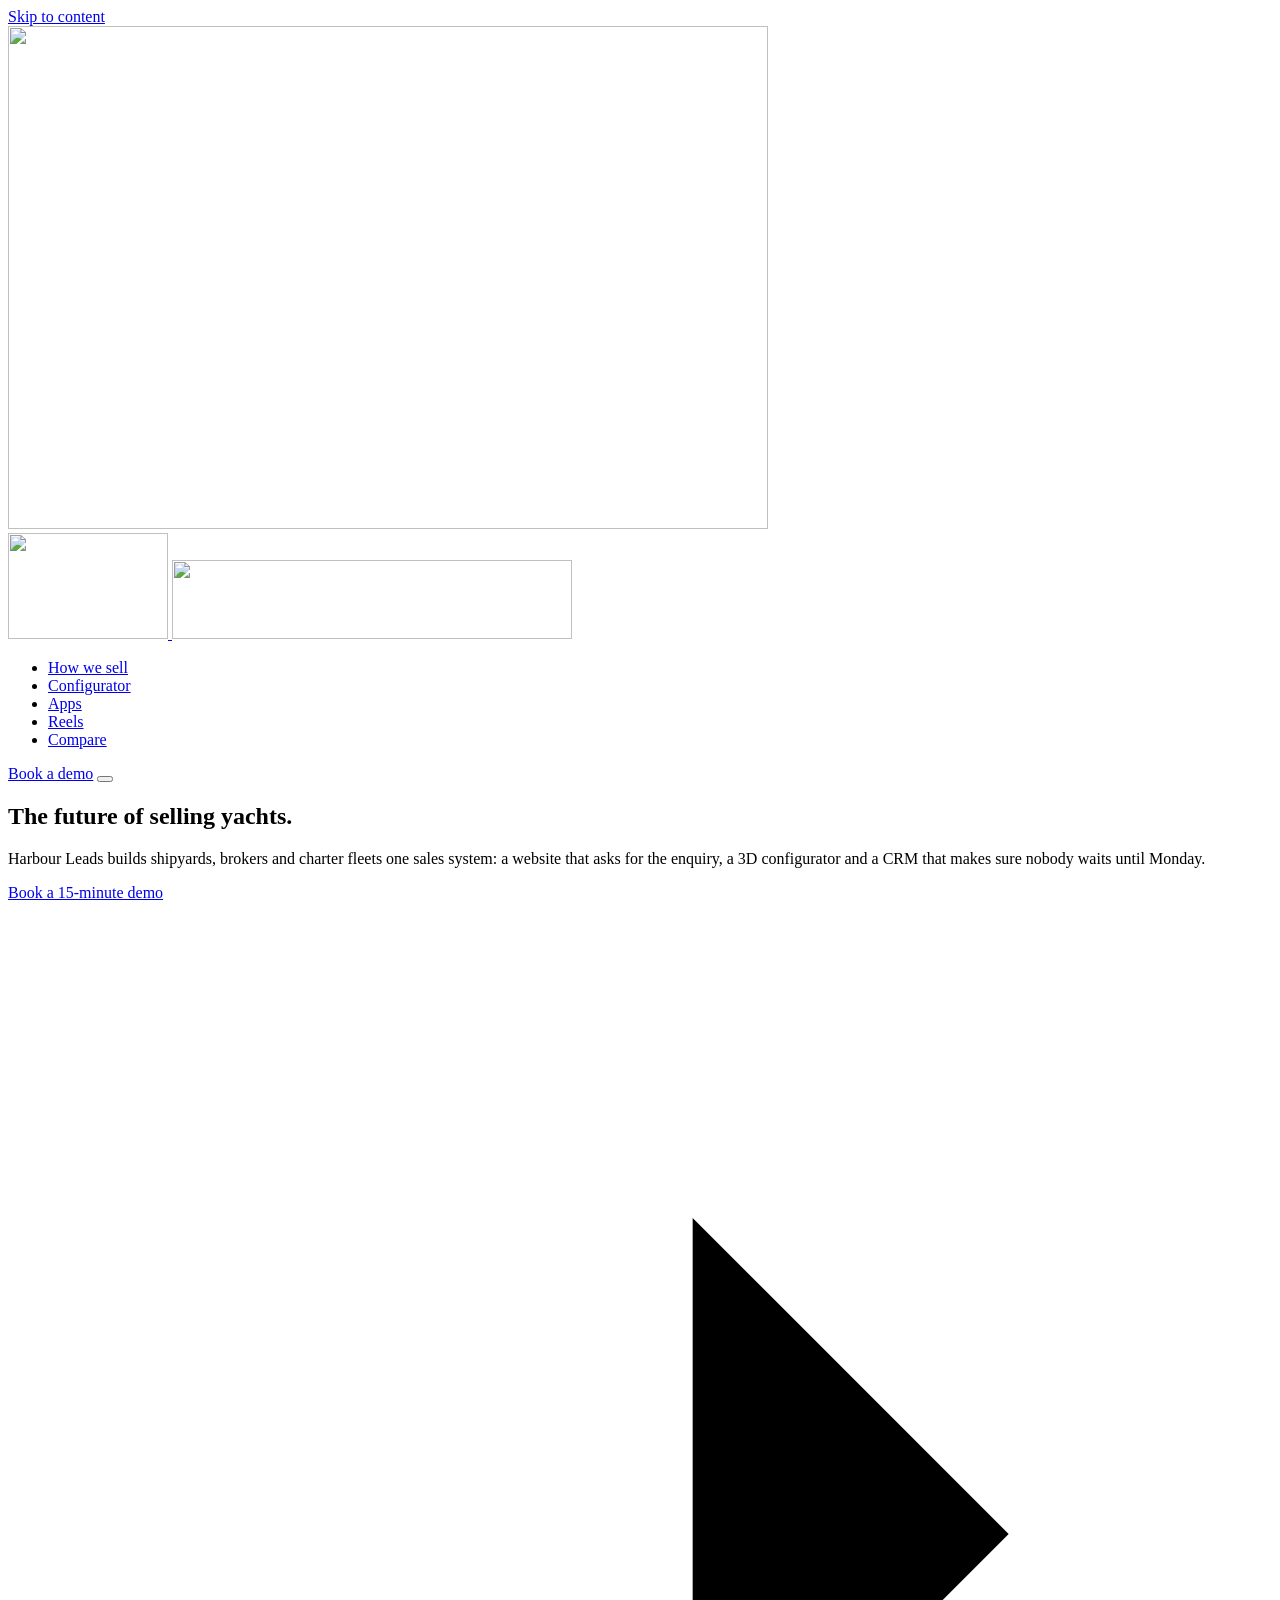
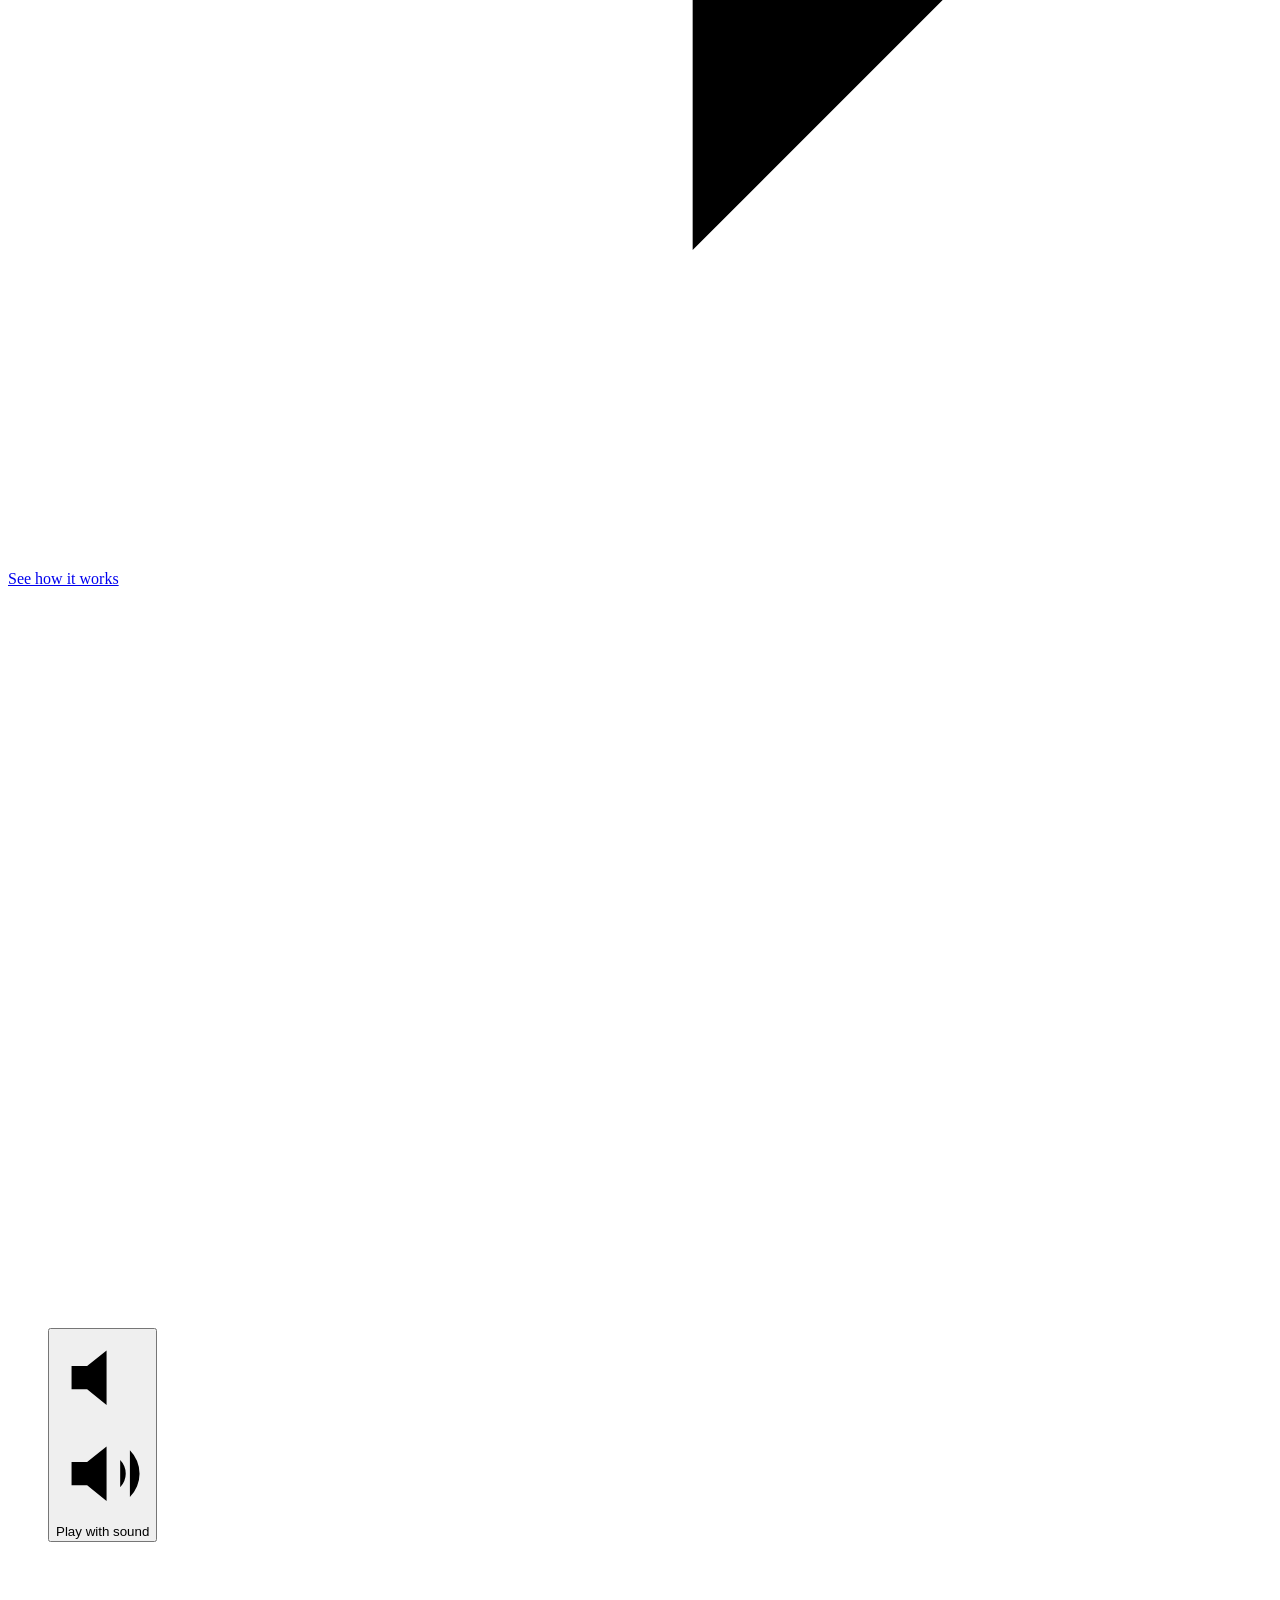
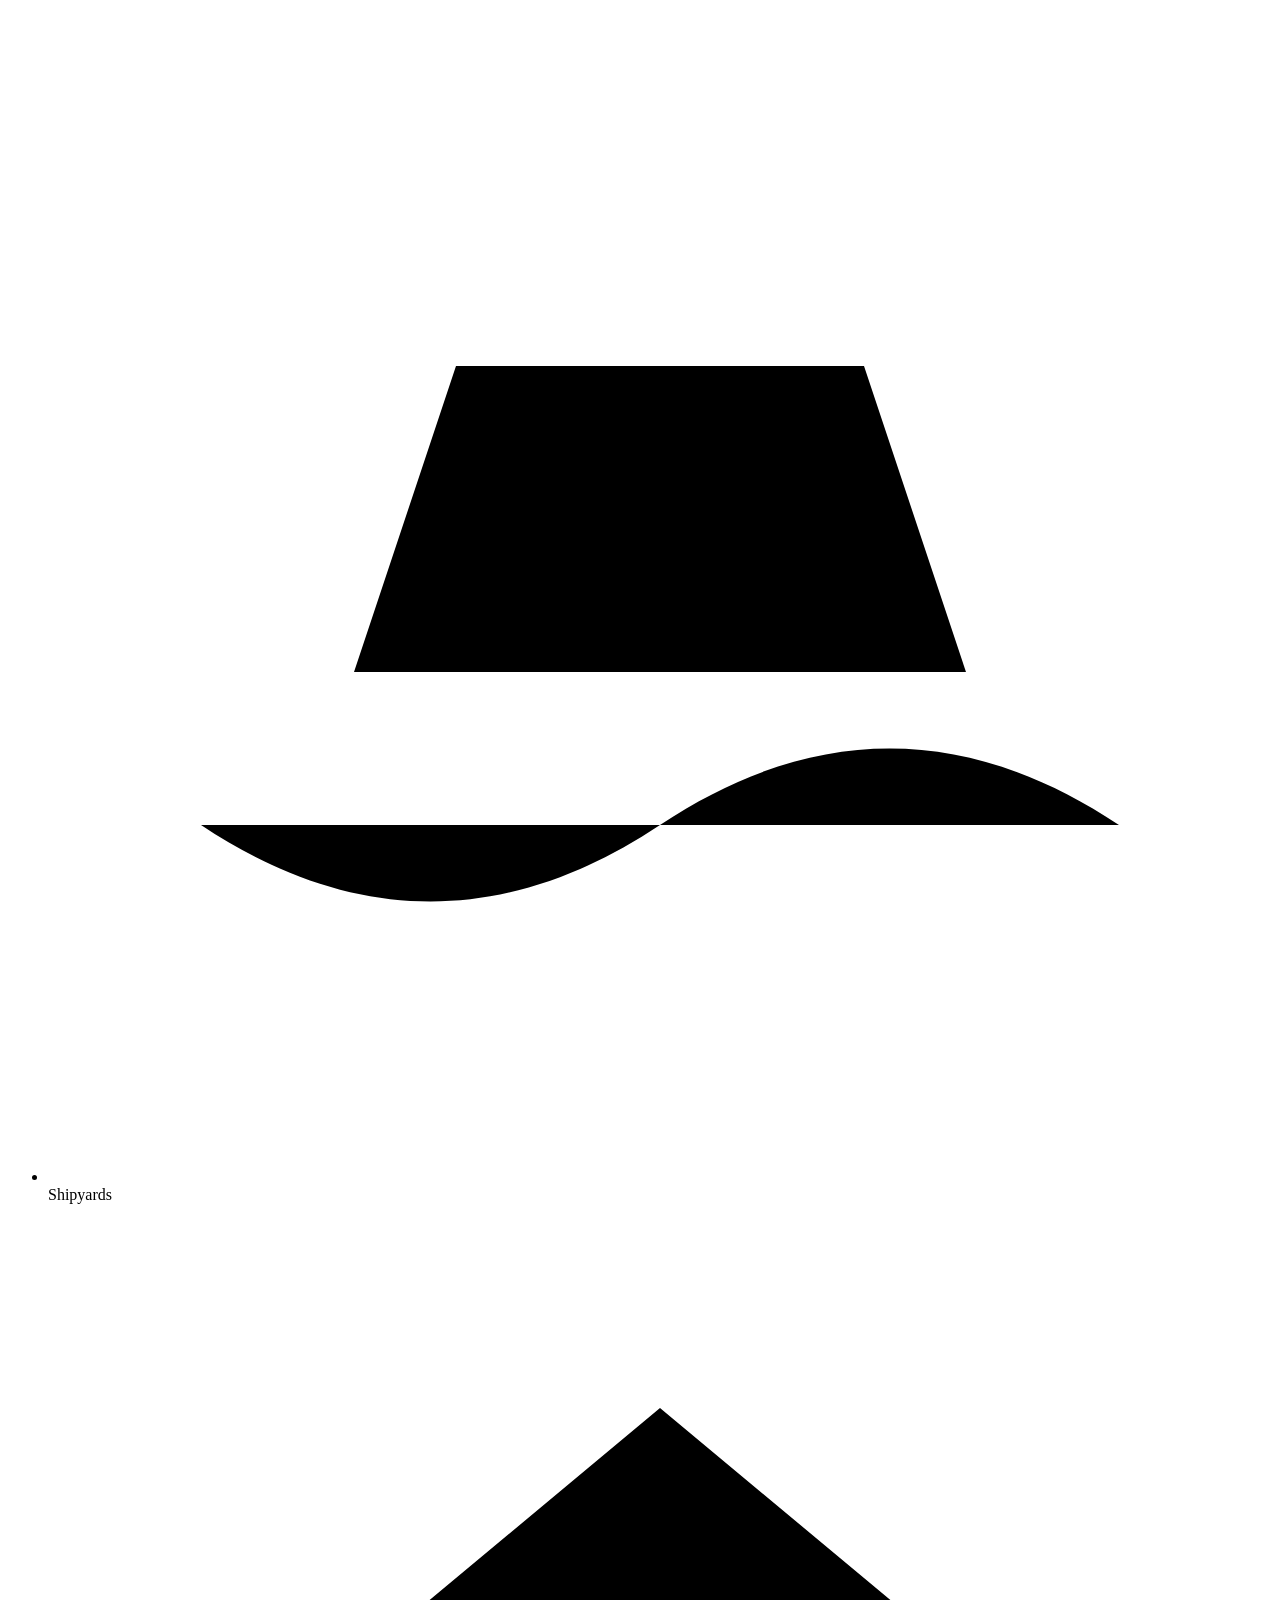
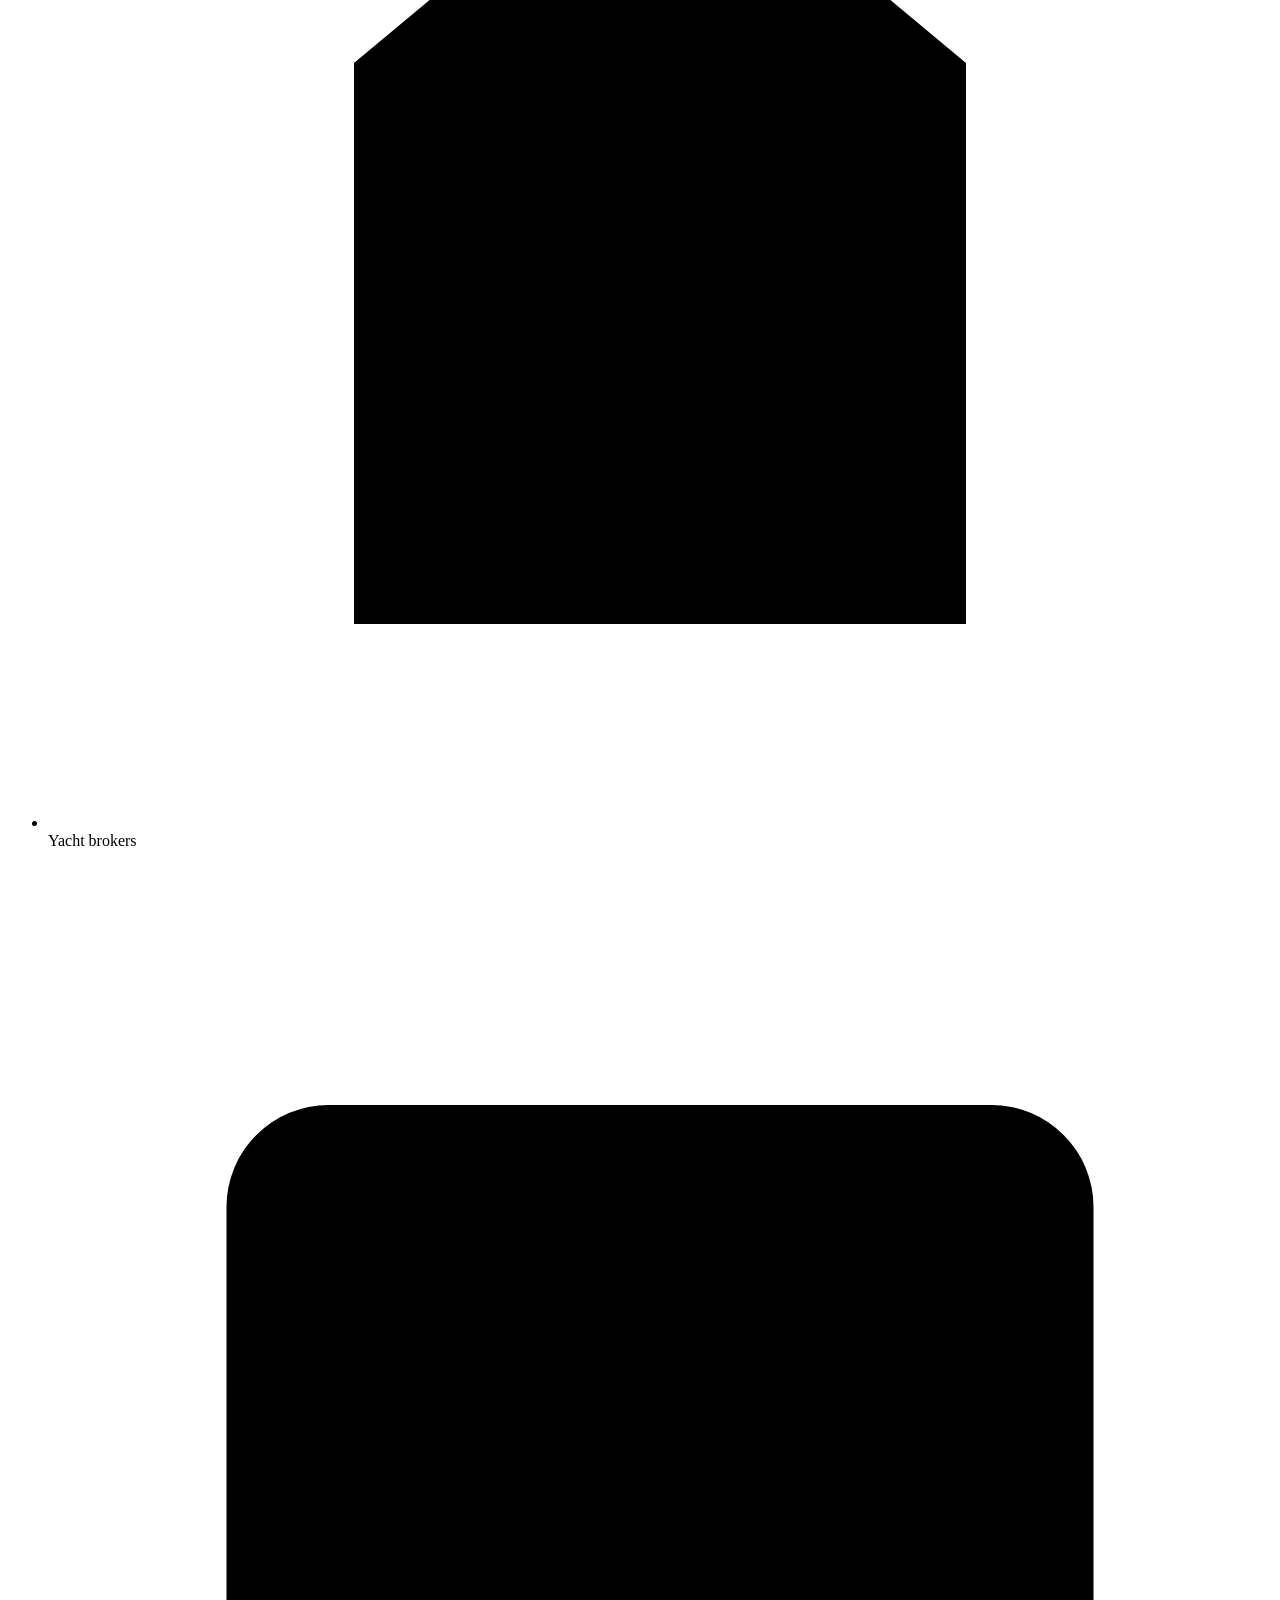
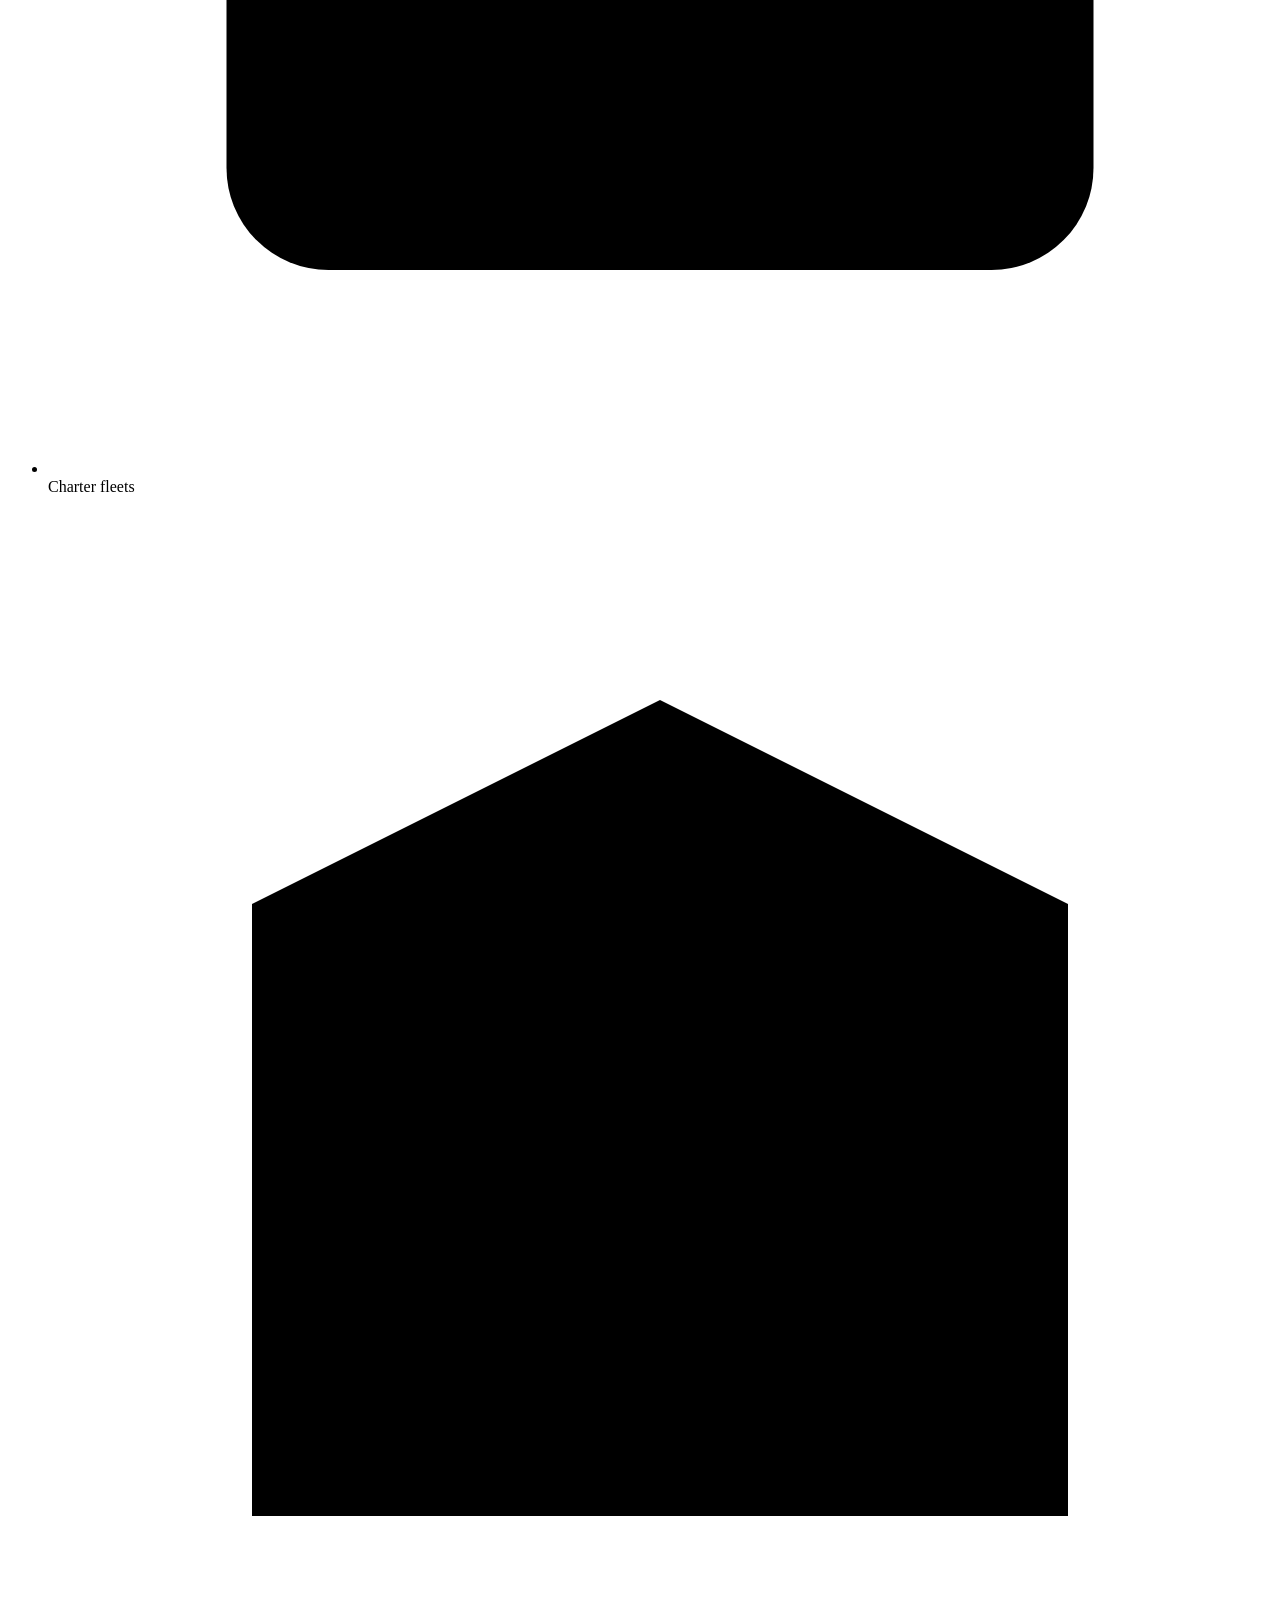
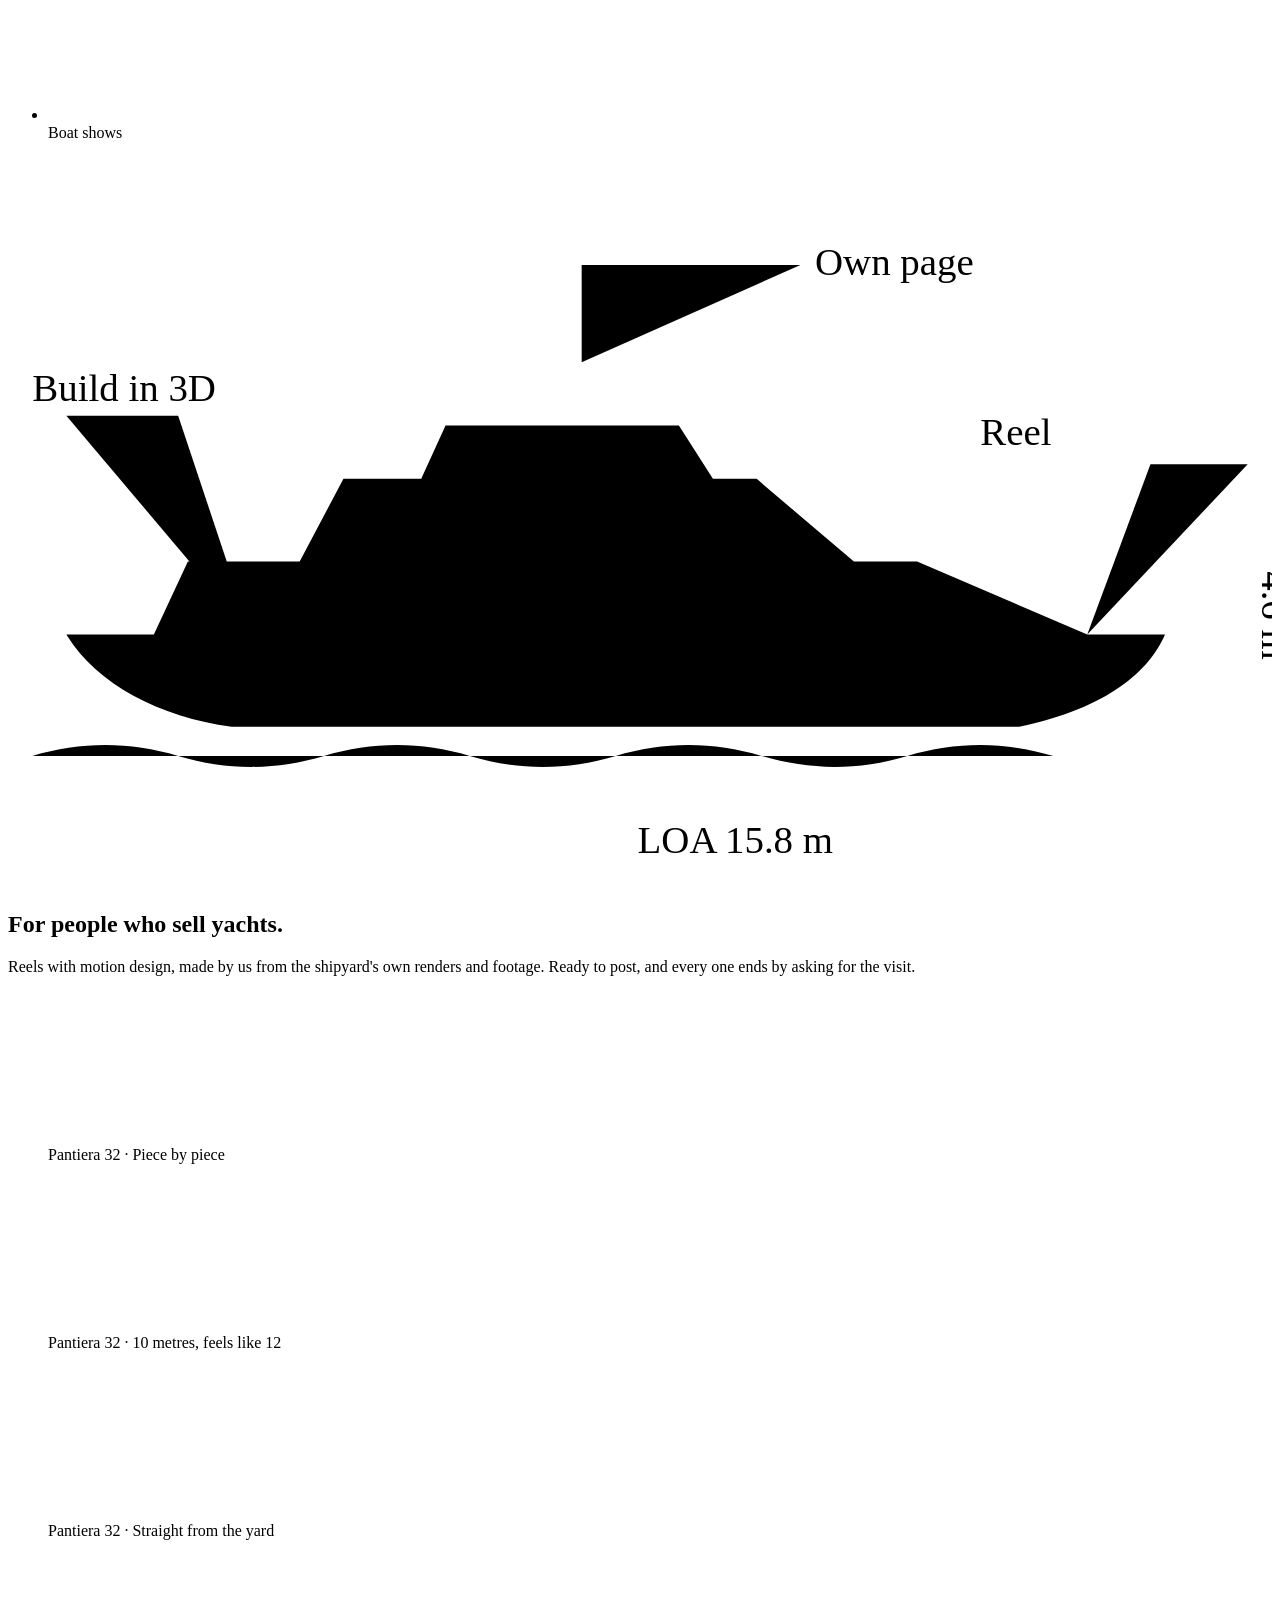
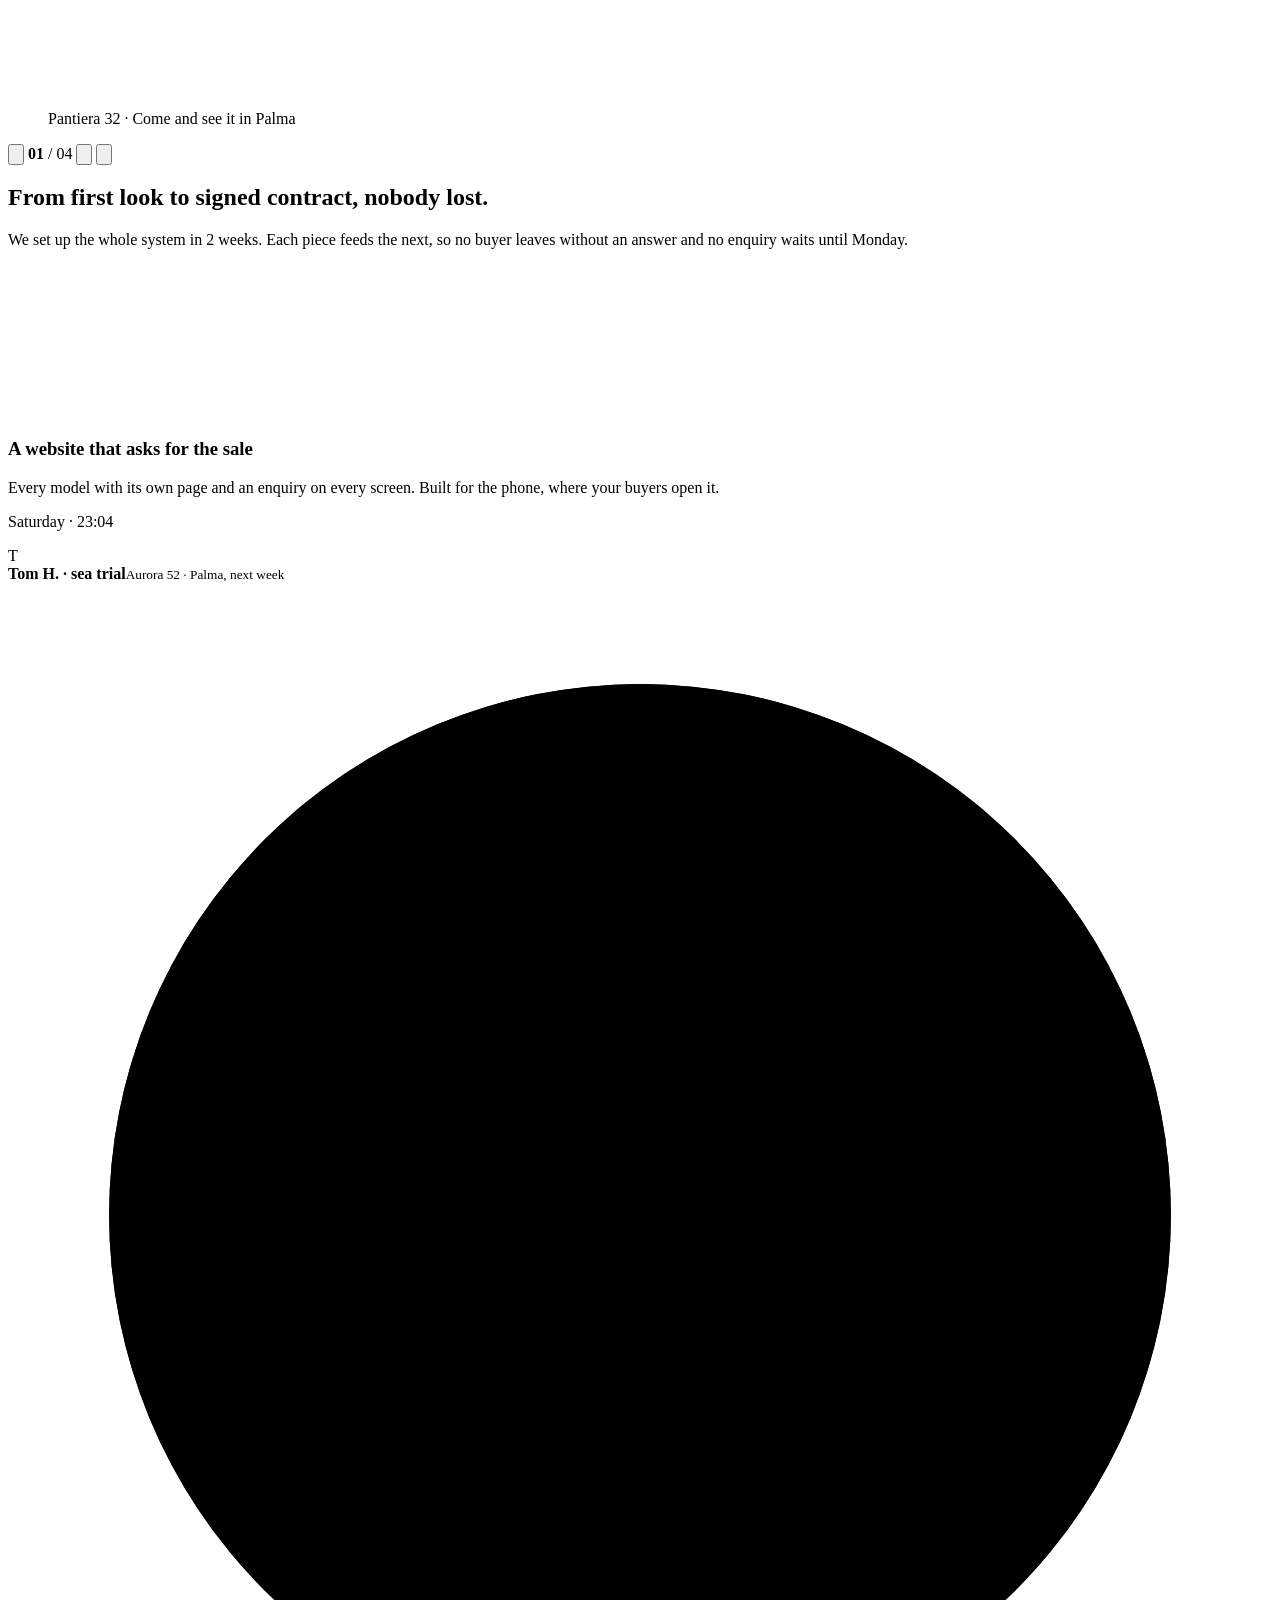
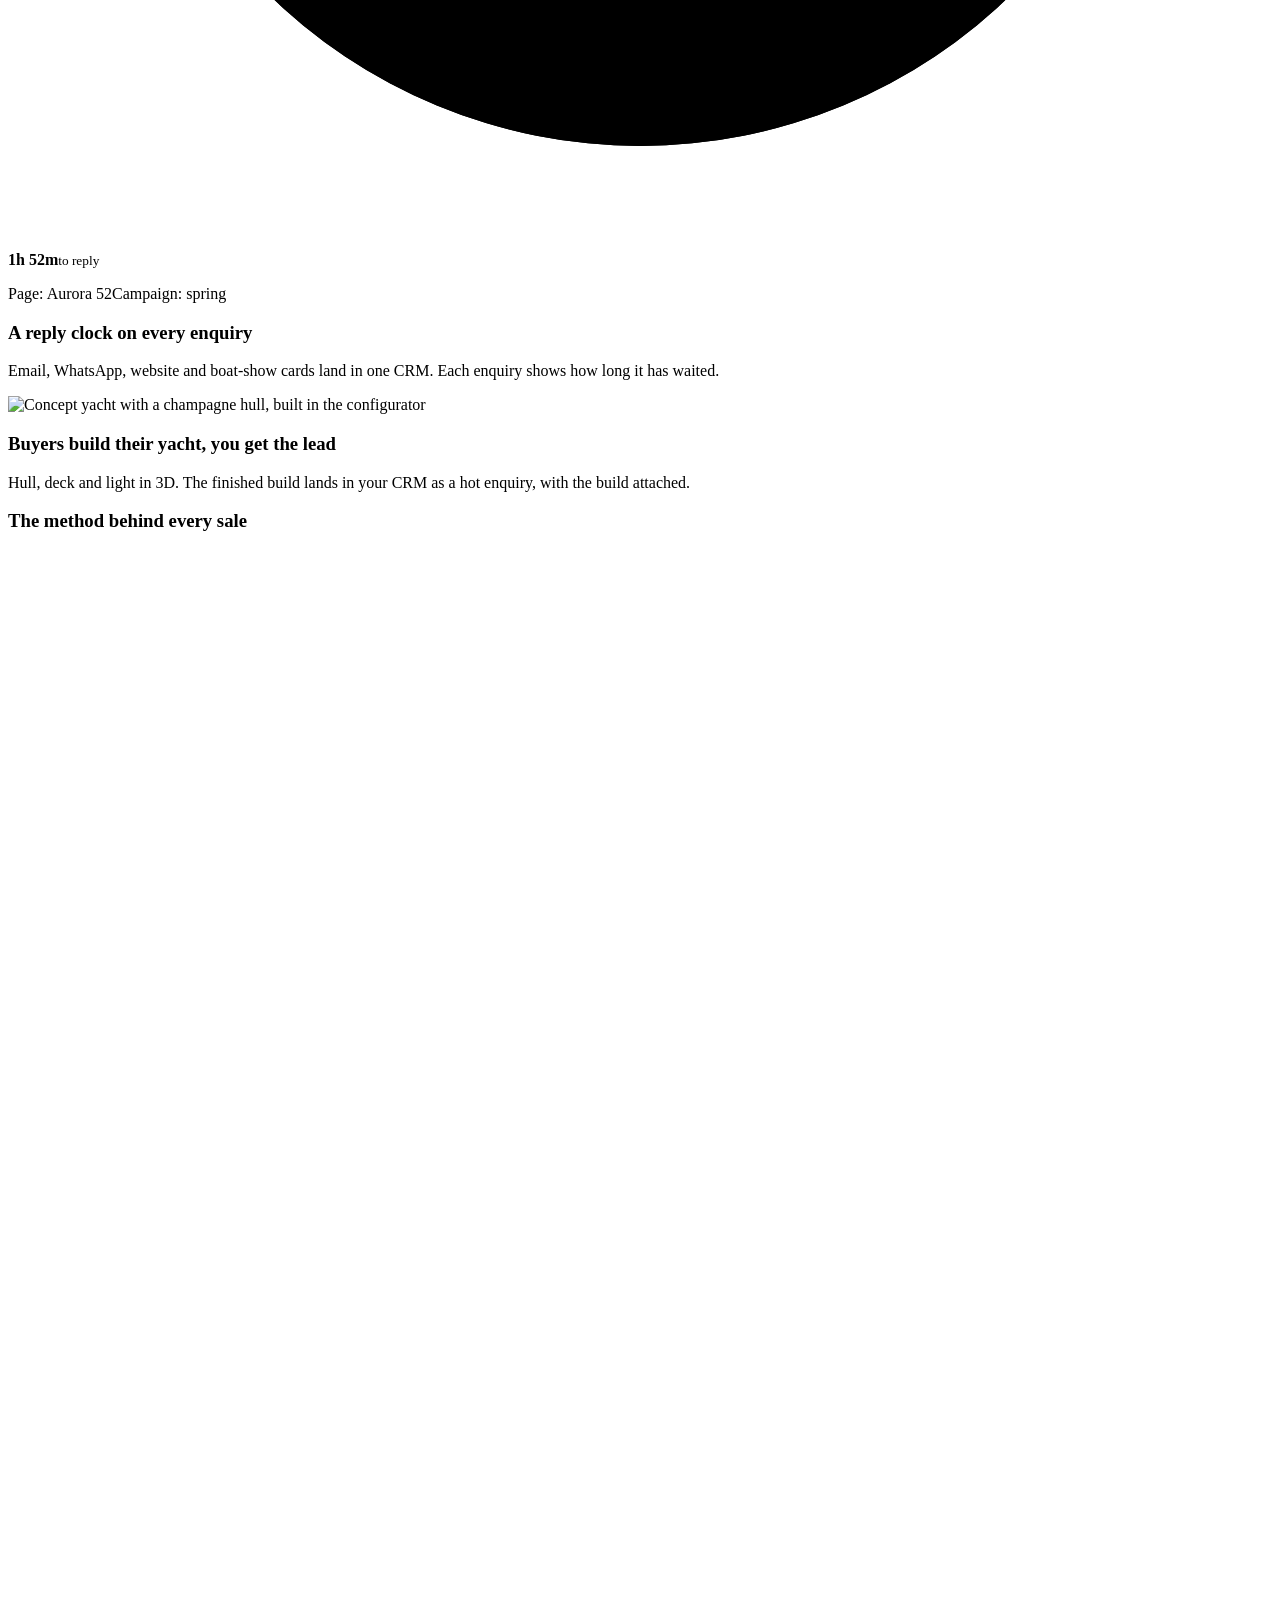
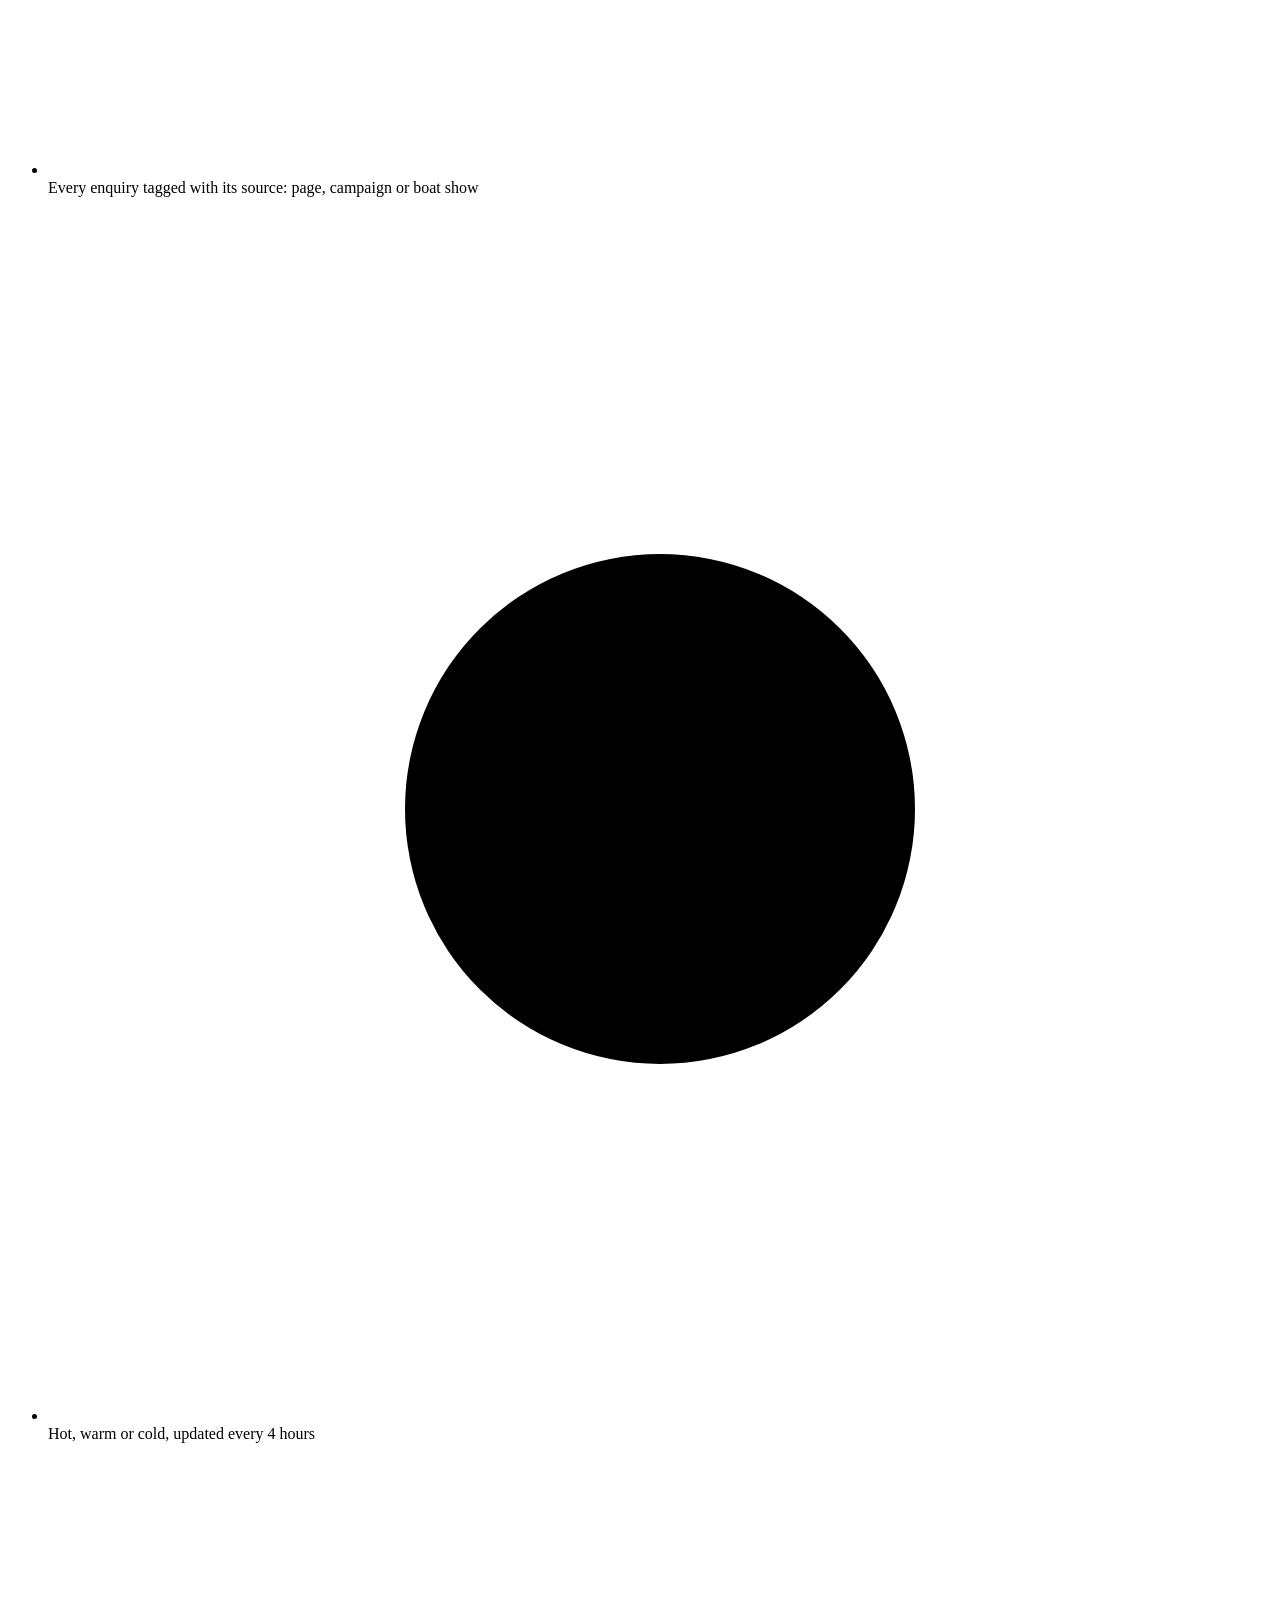
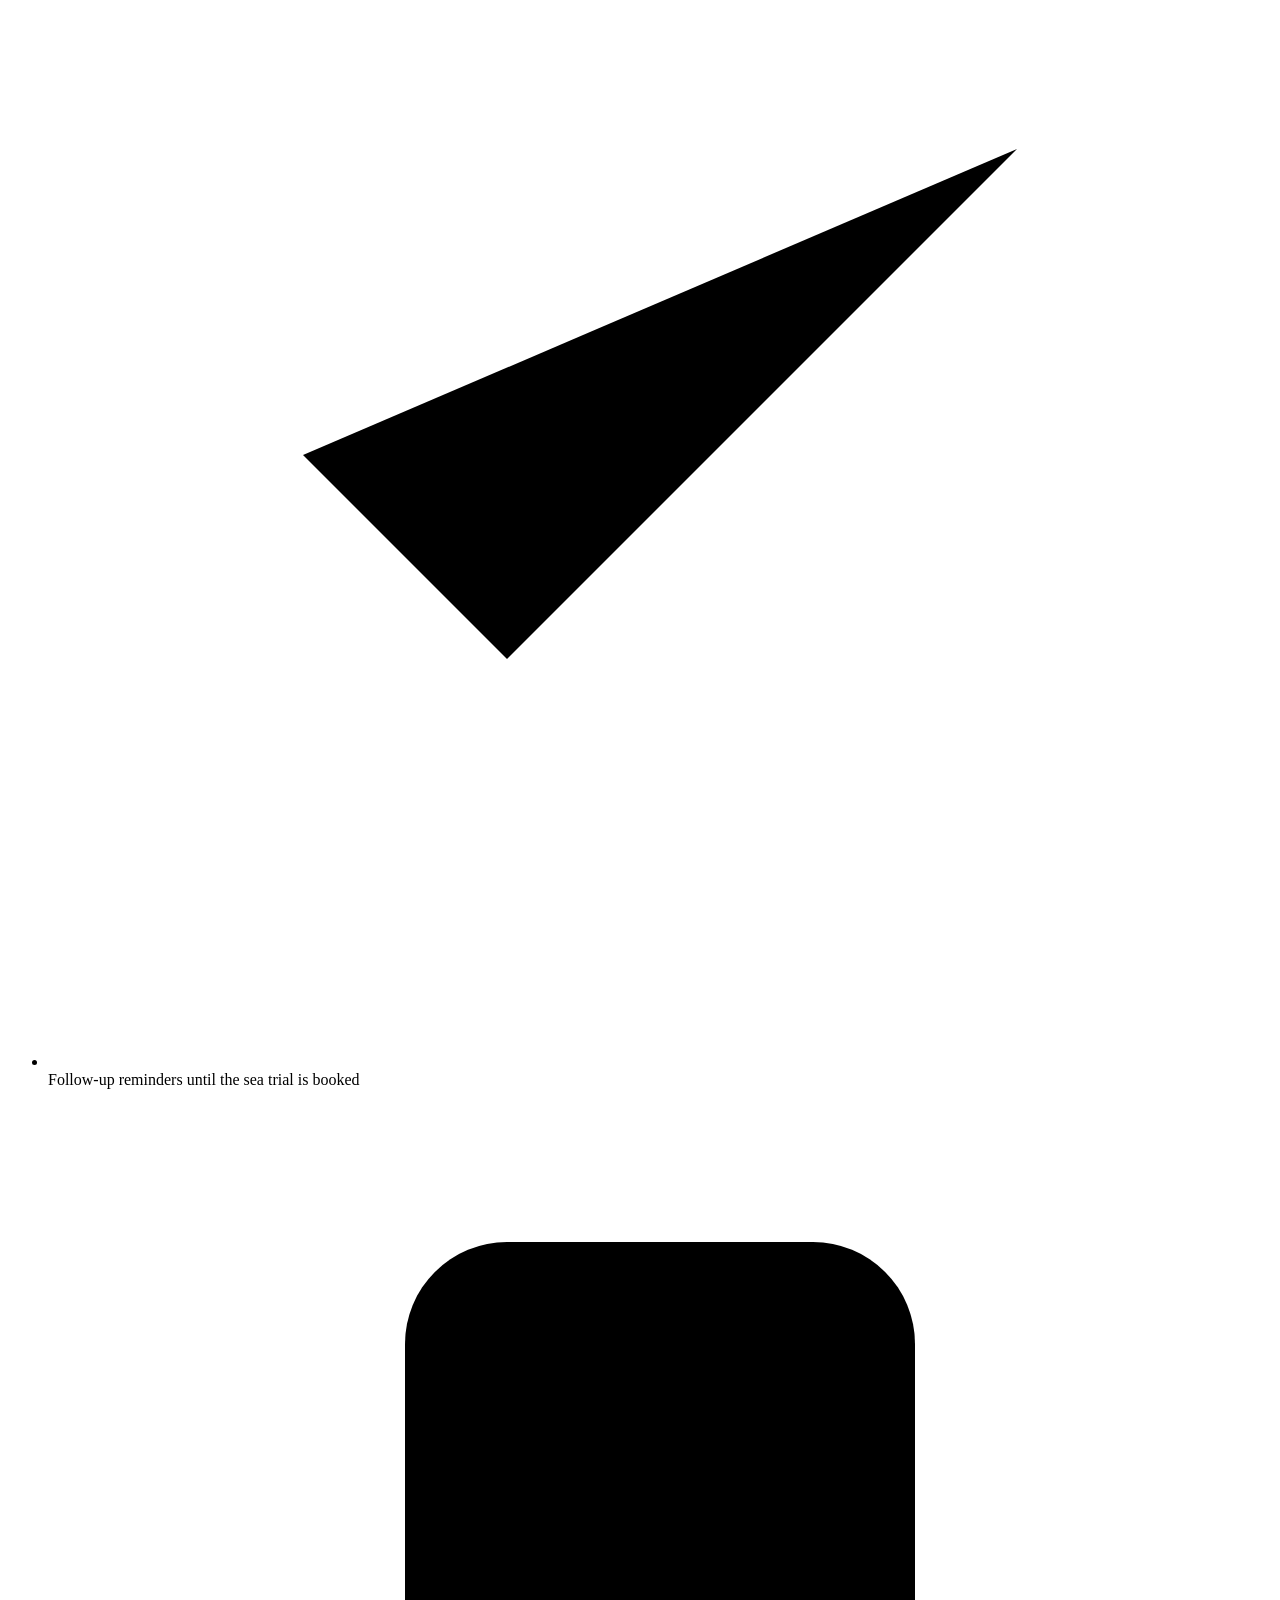
==== commit d7977ba8: "Prévia: site novo no formato da Doxter (19/11/2026)" ====
--- a/index.html
+++ b/index.html
@@ -3,218 +3,171 @@
 <head>
 <meta charset="utf-8">
 <meta name="viewport" content="width=device-width, initial-scale=1, viewport-fit=cover">
-<title>Yacht website, 3D configurator and CRM | Harbour Leads</title>
-<meta name="description" content="Harbour Leads builds shipyards, yacht brokers and charter fleets a website that asks for the sale, a 3D configurator and a CRM that follows up every buyer. Live in 2 weeks.">
-<meta name="robots" content="noindex">
-<meta name="theme-color" content="#0B1830">
-<meta name="color-scheme" content="dark light">
+<title>Harbour Leads | The sales system for shipyards, brokers and charter fleets</title>
+<meta name="description" content="Harbour Leads builds shipyards, yacht brokers and charter fleets one sales system: a website that asks for the enquiry, a 3D configurator, booking apps and a CRM with a reply clock. Live in 2 weeks.">
+<meta name="robots" content="noindex, nofollow">
+<meta name="theme-color" content="#081327">
 <link rel="canonical" href="https://joaosoares-bit.github.io/harbourleads-world/">
 <meta property="og:type" content="website">
 <meta property="og:site_name" content="Harbour Leads">
-<meta property="og:title" content="Sell more yachts from your website">
-<meta property="og:description" content="Website, 3D configurator and CRM for shipyards, brokers and charter fleets. Build a yacht in 3D and watch the enquiry land in the CRM. Live in 2 weeks.">
-<meta property="og:url" content="https://joaosoares-bit.github.io/harbourleads-world/">
-<meta property="og:image" content="https://joaosoares-bit.github.io/harbourleads-world/img/og-1200x630.jpg?v=4382cbad">
+<meta property="og:title" content="Harbour Leads | The future of selling yachts">
+<meta property="og:description" content="Website, 3D configurator, booking apps and CRM for shipyards, brokers and charter fleets. We show it working with your own yachts. Live in 2 weeks.">
+<meta property="og:url" content="https://joaosoares-bit.github.io/harbourleads-world/novo/">
+<meta property="og:image" content="https://joaosoares-bit.github.io/harbourleads-world/img/og-harbour-v2.jpg">
 <meta property="og:image:width" content="1200">
 <meta property="og:image:height" content="630">
-<meta property="og:image:alt" content="Harbour Leads: website, 3D configurator and CRM for the yacht industry">
 <meta name="twitter:card" content="summary_large_image">
-<link rel="icon" href="favicon.ico" sizes="32x32">
-<link rel="icon" href="img/icon-192.png" type="image/png" sizes="192x192">
-<link rel="apple-touch-icon" href="img/icon-192.png">
-<link rel="preload" href="img/markonly-760.webp" as="image" fetchpriority="high" crossorigin="anonymous">
-<link rel="preconnect" href="https://fonts.googleapis.com">
-<link rel="preconnect" href="https://fonts.gstatic.com" crossorigin>
-<link rel="preload" as="style" href="https://fonts.googleapis.com/css2?family=Cormorant+Garamond:ital,wght@0,500;0,600;1,500&family=Inter:wght@400;500;600&display=swap">
-<link rel="stylesheet" href="https://fonts.googleapis.com/css2?family=Cormorant+Garamond:ital,wght@0,500;0,600;1,500&family=Inter:wght@400;500;600&display=swap" media="print" onload="this.media='all'">
-<noscript><link rel="stylesheet" href="https://fonts.googleapis.com/css2?family=Cormorant+Garamond:ital,wght@0,500;0,600;1,500&family=Inter:wght@400;500;600&display=swap"></noscript>
-<script>
-/* Antes da primeira pintura: movimento, segmento e a abertura em CSS. */
-(function(){var h=document.documentElement;h.classList.add('js');
-try{if(localStorage.getItem('hl-sem-movimento')==='1')h.classList.add('sem-movimento');}catch(e){}
-if(!h.classList.contains('sem-movimento')&&!location.hash)h.classList.add('abre');
-var q=new URLSearchParams(location.search).get('p');var ok={yard:1,broker:1,charter:1};
-if(ok[q]){h.dataset.seg=q;try{localStorage.setItem('hl-seg',q)}catch(e){}}
-else{try{var s=localStorage.getItem('hl-seg');if(ok[s])h.dataset.seg=s}catch(e){}}
-if(!h.dataset.seg)h.dataset.seg='yard';
-history.scrollRestoration='manual';})();
-</script>
+<link rel="icon" href="/harbourleads-world/favicon.ico" sizes="32x32">
+<link rel="icon" href="/harbourleads-world/img/icon-192.png" type="image/png" sizes="192x192">
+<link rel="apple-touch-icon" href="/harbourleads-world/img/icon-192.png">
+<link rel="preload" href="/harbourleads-world/fonts/inter.woff2" as="font" type="font/woff2" crossorigin>
+<link rel="preload" as="image" href="/harbourleads-world/novo/media/hero-capa.webp">
+<script>(function(h){h.classList.add('js');try{if(localStorage.getItem('hl-sem-movimento')==='1')h.classList.add('sem-movimento')}catch(e){}if(!h.classList.contains('sem-movimento')&&!location.hash){h.classList.add('dx-abre');if('scrollRestoration' in history)history.scrollRestoration='manual'}h.dataset.seg='yard'})(document.documentElement)</script>
 <script id="cfg" type="application/json">{"ga4":"","form":"","site":"https://joaosoares-bit.github.io/harbourleads-world","whatsapp":"","email":""}</script>
-<style>:root{--navy-950: #070F20;--navy-900: #0B1830;--navy-800: #102243;--navy-700: #183059;--gold: #C9A45C;--gold-lt: #DCC18A;--gold-dk: #7E5C2A;--cream: #F7F4EC;--cream-ln: #E4D9C0;--ink: #142441;--muted: #4E5970;--mist: #C4CCDA;--serif: 'Cormorant Garamond','Cormorant Fallback',Georgia,serif;--sans: 'Inter','Inter Fallback',-apple-system,system-ui,'Segoe UI',sans-serif;--ease: cubic-bezier(.22,1,.36,1);--pad: clamp(20px,5vw,72px);--max: 1320px}@font-face{font-family: 'Cormorant Fallback';src: local('Georgia');font-style: normal;font-weight: 400 700;size-adjust: 76.2%;ascent-override: 92%;descent-override: 29%;line-gap-override: 0%}@font-face{font-family: 'Cormorant Fallback';src: local('Georgia Italic'),local('Georgia-Italic');font-style: italic;font-weight: 400 700;size-adjust: 79.3%;ascent-override: 92%;descent-override: 29%;line-gap-override: 0%}@font-face{font-family: 'Inter Fallback';src: local('Arial'),local('ArialMT');font-weight: 400;size-adjust: 106.1%;ascent-override: 90%;descent-override: 22%;line-gap-override: 0%}@font-face{font-family: 'Inter Fallback';src: local('Arial Bold'),local('Arial-BoldMT');font-weight: 500 700;size-adjust: 100.9%;ascent-override: 90%;descent-override: 22%;line-gap-override: 0%}[hidden]{display: none !important}.sr-only{position: absolute;width: 1px;height: 1px;padding: 0;margin: -1px;overflow: hidden;clip: rect(0 0 0 0);white-space: nowrap;border: 0}*,*::before,*::after{box-sizing: border-box}html{overflow-x: clip;overscroll-behavior-x: none;-webkit-text-size-adjust: 100%;scroll-padding-top: 76px}body{margin: 0;background: var(--navy-900);color: var(--cream);font: 400 17px/1.55 var(--sans);touch-action: manipulation;-webkit-font-smoothing: antialiased}img,video,svg,canvas{display: block;max-width: 100%}a{color: inherit}button,input,select{font: inherit;color: inherit}main:focus{outline: none}:focus-visible{outline: 2px solid var(--gold);outline-offset: 3px}.caixa{width: min(100% - 2 * var(--pad),var(--max));margin-inline: auto}.saltar{position: absolute;left: 12px;top: -60px;z-index: 50;background: var(--gold);color: var(--navy-900);padding: 10px 16px;border-radius: 999px;text-decoration: none;font-weight: 600}.saltar:focus{top: 12px}.h2{font: 600 clamp(40px,5.6vw,84px)/1 var(--serif);letter-spacing: -.01em;margin: 0 0 28px;text-wrap: balance}.h2.grande{font-size: clamp(54px,9vw,150px)}.l{display: block;overflow: hidden;overflow: clip;padding-bottom: .08em;margin-bottom: -.08em;transform: translateZ(0);backface-visibility: hidden}.titulo .l{padding-bottom: .26em;margin-bottom: -.26em}.li{display: inline-block}.ouro{color: var(--gold-lt);font-style: italic;font-weight: 500}.ouro-esc{color: var(--gold-dk);font-style: italic;font-weight: 500}html.js:not(.sem-movimento) .h2 .li{transform: translateY(42%);transition: transform 1.1s var(--ease)}html.js:not(.sem-movimento) .h2 .l + .l .li{transition-delay: .09s}html.js .h2.vista .li{transform: none}.num{font: 600 13px/1 var(--sans);letter-spacing: .16em;text-transform: uppercase;color: var(--gold);margin: 0 0 18px}.tom-creme .num{color: var(--gold-dk)}.accoes{display: flex;flex-wrap: wrap;gap: 12px;margin-top: 34px}.btn{display: inline-flex;align-items: center;justify-content: center;min-height: 52px;padding: 0 26px;border-radius: 999px;text-decoration: none;font: 600 15px/1 var(--sans);letter-spacing: .01em;border: 1px solid transparent;cursor: pointer;transition: transform .35s var(--ease),background-color .25s,color .25s,border-color .25s}.btn:hover{transform: translateY(-2px)}.btn:active{transform: scale(.97)}.btn-ouro{background: var(--gold);color: var(--navy-900)}.btn-ouro:hover{background: var(--gold-lt)}.btn-navy{background: var(--navy-900);color: var(--cream)}.btn-navy:hover{background: var(--navy-700)}.btn-linha,.btn-linha-escura{border-color: rgba(247,244,236,.55);color: var(--cream);background: transparent}.btn-linha:hover,.btn-linha-escura:hover{border-color: var(--gold-lt);color: var(--gold-lt)}.topo{position: fixed;inset: 0 0 auto;z-index: 30;height: 84px;display: flex;align-items: center;justify-content: space-between;padding: 0 var(--pad);transition: background-color .4s}.topo.solido{background: rgba(11,24,48,.94);box-shadow: 0 1px 0 rgba(201,164,92,.18)}.marca{display: flex;align-items: center;gap: 14px;text-decoration: none;min-height: 44px}.marca-h{width: 66px;height: auto}.marca-nome{width: 196px;height: auto}.topo-cta{display: inline-flex;align-items: center;min-height: 44px;padding: 0 20px;border-radius: 999px;border: 1px solid rgba(201,164,92,.7);background: rgba(11,24,48,.82);color: var(--gold-lt);text-decoration: none;font: 600 14px/1 var(--sans);transition: background-color .25s,color .25s}.topo-cta:hover{background: var(--gold);color: var(--navy-900)}.hero{position: relative;min-height: 100svh;display: flex;align-items: flex-end;padding: 130px 0 clamp(56px,10svh,110px);overflow: clip;background: var(--navy-900)}.hero-media{position: absolute;inset: 0;background: var(--navy-900) url(filmes/hero-1080.webp) center / cover no-repeat}.hero-video{width: 100%;height: 100%;object-fit: cover}.hero-video::-webkit-media-controls,.hero-video::-webkit-media-controls-start-playback-button,.hero-video::-webkit-media-controls-overlay-play-button{display: none !important;-webkit-appearance: none}.hero-veu{position: absolute;inset: 0;background:linear-gradient(180deg,rgba(7,15,32,.72) 0,rgba(7,15,32,.4) 90px,rgba(7,15,32,0) 200px),linear-gradient(90deg,rgba(7,15,32,.9) 0%,rgba(7,15,32,.62) 42%,rgba(7,15,32,.18) 100%),linear-gradient(0deg,rgba(7,15,32,.85) 0%,rgba(7,15,32,0) 45%)}.hero-texto{position: relative;z-index: 2}.titulo{font: 600 clamp(48px,6.4vw,104px)/.98 var(--serif);letter-spacing: -.015em;margin: 0 0 22px;max-width: 22ch}.hero-sub{max-width: 34ch;font-size: clamp(17px,1.5vw,20px);color: #E6E1D4;margin: 0}.gancho{display: grid;position: relative;isolation: isolate;align-content: end}.gancho .g{grid-area: 1 / 1;align-self: end;justify-self: start;perspective: 900px}.gancho .wm{display: inline-block;overflow: hidden;overflow: clip;transform: translateZ(0);vertical-align: bottom;padding: 0 .04em .22em;margin: 0 -.04em -.22em}.gancho .w{display: inline-block;transform-origin: 50% 100%;backface-visibility: hidden}html.js .gancho .g:not(.ativo):not(.sai) .w{transform: translateY(118%) rotateX(-80deg)}html.js .gancho .g.ativo .w{transform: none;transition: transform 1s cubic-bezier(.16,1,.3,1) calc(var(--i) * 75ms + 640ms)}html.js .gancho .g.sai .w{transform: translateY(-118%) rotateX(80deg);transition: transform .62s cubic-bezier(.7,0,.84,0) calc(var(--i) * 45ms)}.gancho::after{content: "";position: absolute;z-index: -1;left: 0;bottom: .03em;width: var(--gw,100%);height: 3px;border-radius: 3px;background: linear-gradient(90deg,var(--gold-dk),var(--gold-lt) 55%,var(--gold));transform: scaleX(0);transform-origin: 0 50%;pointer-events: none}.gancho.troca::after{animation: traco 1.7s .9s cubic-bezier(.65,0,.35,1) both}@keyframes traco{0%{transform: scaleX(0);transform-origin: 0 50%}48%{transform: scaleX(1);transform-origin: 0 50%}58%{transform: scaleX(1);transform-origin: 100% 50%}100%{transform: scaleX(0);transform-origin: 100% 50%}}.pedido-voa{position: absolute;z-index: 2;right: var(--pad);bottom: clamp(56px,10svh,110px);display: flex;gap: 12px;align-items: center;padding: 14px 18px;border-radius: 16px;background: var(--cream);color: var(--ink);box-shadow: 0 24px 60px rgba(0,0,0,.35);width: 340px}.pv-txt [data-so]{min-height: 2.7em}.pv-ponto{flex: none;width: 10px;height: 10px;border-radius: 50%;background: var(--gold);box-shadow: 0 0 0 0 rgba(201,164,92,.6);animation: pulsa 2.2s infinite}.pv-txt{display: grid;gap: 2px;font-size: 13px;line-height: 1.35;color: var(--muted)}.pv-txt b{color: var(--ink);font-size: 14px}[data-so]{display: none}.hero[data-gancho="yard"] [data-so="yard"],.hero[data-gancho="broker"] [data-so="broker"],.hero[data-gancho="charter"] [data-so="charter"]{display: inline}.pedido-voa.salta{animation: salta .7s cubic-bezier(.2,1.4,.4,1)}@keyframes salta{0%{transform: translateY(14px) scale(.97)}100%{transform: none}}@keyframes pulsa{70%{box-shadow: 0 0 0 12px rgba(201,164,92,0)}100%{box-shadow: 0 0 0 0 rgba(201,164,92,0)}}.abertura{position: absolute;inset: 0;z-index: 5;pointer-events: none;display: none}html.abre .abertura{display: block}.cortina{position: absolute;inset: 0;background: radial-gradient(110% 90% at 50% 52%,#14284F 0%,#0B1830 48%,var(--navy-950) 100%)}.c-cima{clip-path: polygon(0% 0%,100% 0%,100.0% 71.82%,97.5% 71.73%,95.0% 71.63%,92.5% 71.54%,90.0% 71.46%,87.5% 71.4%,85.0% 71.37%,82.5% 71.38%,80.0% 71.43%,77.5% 71.54%,75.0% 71.7%,72.5% 71.94%,70.0% 72.25%,67.5% 72.63%,65.0% 73.1%,62.5% 73.64%,60.0% 74.26%,57.5% 74.94%,55.0% 75.7%,52.5% 76.51%,50.0% 77.36%,47.5% 78.25%,45.0% 79.15%,42.5% 80.07%,40.0% 80.97%,37.5% 81.86%,35.0% 82.7%,32.5% 83.5%,30.0% 84.24%,27.5% 84.9%,25.0% 85.48%,22.5% 85.97%,20.0% 86.37%,17.5% 86.67%,15.0% 86.88%,12.5% 86.99%,10.0% 87.0%,7.5% 86.94%,5.0% 86.79%,2.5% 86.58%,0.0% 86.3%)}.c-baixo{clip-path: polygon(0.0% 85.7%,2.5% 85.98%,5.0% 86.19%,7.5% 86.34%,10.0% 86.4%,12.5% 86.39%,15.0% 86.28%,17.5% 86.07%,20.0% 85.77%,22.5% 85.37%,25.0% 84.88%,27.5% 84.3%,30.0% 83.64%,32.5% 82.9%,35.0% 82.1%,37.5% 81.26%,40.0% 80.37%,42.5% 79.47%,45.0% 78.55%,47.5% 77.65%,50.0% 76.76%,52.5% 75.91%,55.0% 75.1%,57.5% 74.34%,60.0% 73.66%,62.5% 73.04%,65.0% 72.5%,67.5% 72.03%,70.0% 71.65%,72.5% 71.34%,75.0% 71.1%,77.5% 70.94%,80.0% 70.83%,82.5% 70.78%,85.0% 70.77%,87.5% 70.8%,90.0% 70.86%,92.5% 70.94%,95.0% 71.03%,97.5% 71.13%,100.0% 71.22%,100% 100%,0% 100%)}.c-fio,.rasgo{position: absolute;inset: 0;width: 100%;height: 100%;overflow: visible}.c-fio path,.rasgo path{fill: none;stroke-linecap: round;stroke-linejoin: round}.c-fio path{stroke: var(--gold-lt);stroke-width: .28;opacity: 0}.rasgo-fio{stroke: #F1D9A3;stroke-width: .3;stroke-dasharray: 1;stroke-dashoffset: 1}.rasgo-luz{stroke: var(--gold);stroke-width: 2.2}.rasgo-brilho{opacity: 0;filter: blur(16px)}html.abre .rasgo-fio{animation: rasgo-desenha .9s .1s cubic-bezier(.65,0,.35,1) both,some .08s 1.62s linear both}html.abre .rasgo-brilho{animation: rasgo-acende 1.9s .1s ease both}html.abre .c-fio path{animation: aparece-ja .01s 1.62s both}html.abre .c-cima{animation: parte-cima 1s 1.62s cubic-bezier(.76,0,.24,1) both}html.abre .c-baixo{animation: parte-baixo 1s 1.62s cubic-bezier(.76,0,.24,1) both}@keyframes rasgo-desenha{from{stroke-dashoffset: 1}to{stroke-dashoffset: 0}}@keyframes rasgo-acende{0%{opacity: 0}40%{opacity: .35}74%{opacity: .35}80%{opacity: 1}100%{opacity: 0}}@keyframes some{to{opacity: 0}}@keyframes aparece-ja{to{opacity: 1}}@keyframes parte-cima{to{transform: translateY(-104%)}}@keyframes parte-baixo{to{transform: translateY(104%)}}html.abre .hero-video{animation: recua 2.8s 1.55s cubic-bezier(.2,.7,.2,1) both}@keyframes recua{from{transform: scale(1.24)}to{transform: none}}.ab-logo{position: absolute;left: 50%;top: 40%;width: clamp(300px,min(38vw,60vh),760px);transform: translate(-50%,-50%);display: grid;justify-items: center}html.abre .ab-logo{animation: impacto .45s 1.5s cubic-bezier(.3,1.6,.5,1) both,some .01s 2.72s both}@keyframes impacto{0%{scale: 1}35%{scale: 1.07}100%{scale: 1}}.ab-h{width: 74%;transform-origin: 0 0}.ab-h-in{position: relative}.ab-h img{width: 100%;height: auto}.ab-brilho{position: absolute;inset: 0;overflow: hidden;-webkit-mask: url(img/markonly-760.webp) center / 100% 100% no-repeat;mask: url(img/markonly-760.webp) center / 100% 100% no-repeat;opacity: 0}.ab-brilho::before{content: "";position: absolute;top: 0;bottom: 0;left: -60%;width: 60%;background: linear-gradient(102deg,transparent 10%,rgba(255,238,200,.95) 50%,transparent 90%)}html.abre .ab-h-in{animation: h-nasce 1.05s .3s cubic-bezier(.2,.8,.2,1) both}@keyframes h-nasce{from{clip-path: inset(0 100% 0 0);transform: scale(1.12) translateY(3%)}to{clip-path: inset(0 0 0 0);transform: none}}html.abre .ab-brilho{animation: aparece-ja .01s 1s both,some .15s 1.9s both}html.abre .ab-brilho::before{animation: brilha .95s 1s ease-in-out both}@keyframes brilha{from{transform: translateX(0)}to{transform: translateX(270%)}}.ab-nome{width: 100%;margin-top: 6%;transform-origin: 0 0}.ab-nome-in{position: relative;aspect-ratio: 1530 / 300}.ab-l{position: absolute;left: var(--l);width: var(--w);top: 7%;height: 49.4%;background: url(img/wordmark-1530.webp) var(--bx) 13.8% / var(--bs) auto no-repeat}.ab-leads{position: absolute;left: 0;right: 0;top: 74%;height: 18.4%;background: url(img/wordmark-1530.webp) 0 90.6% / 100% auto no-repeat}html.abre .ab-l{animation: bate .62s calc(.82s + var(--i) * 60ms) cubic-bezier(.2,1.45,.35,1) both}@keyframes bate{0%{transform: translateY(-150%) scale(1.9) rotate(-9deg);opacity: 0}30%{opacity: 1}100%{transform: none;opacity: 1}}html.abre .ab-leads{animation: abre-centro .7s 1.32s cubic-bezier(.2,.8,.2,1) both}@keyframes abre-centro{from{clip-path: inset(0 50% 0 50%)}to{clip-path: inset(0 0 0 0)}}html.abre .ab-h{animation: voa-h .82s 1.88s cubic-bezier(.7,0,.2,1) both}html.abre .ab-nome{animation: voa-n .82s 1.88s cubic-bezier(.7,0,.2,1) both}@keyframes voa-h{to{transform: translate(var(--hx,-40vw),var(--hy,-40svh)) scale(var(--hs,.16))}}@keyframes voa-n{to{transform: translate(var(--nx,-30vw),var(--ny,-48svh)) scale(var(--ns,.38))}}html.abre .marca-h,html.abre .marca-nome{animation: aparece-ja .01s 2.72s both;opacity: 0}html.abre .topo-cta{animation: desce .8s 2.2s var(--ease) both}@keyframes desce{from{transform: translateY(-110px)}to{transform: none}}html.abre .titulo .li{animation: sobe 1.1s 2.32s var(--ease) both}html.abre .titulo .l + .l .li{animation-delay: 2.42s}@keyframes sobe{from{transform: translateY(132%)}to{transform: none}}html.abre .hero-sub,html.abre .hero-texto .accoes{animation: sobe-pouco 1s 2.55s var(--ease) both}@keyframes sobe-pouco{from{transform: translateY(18px);clip-path: inset(0 0 100% 0)}to{transform: none;clip-path: inset(0 0 -20% 0)}}html:not(.sem-movimento) .pedido-voa{animation: chega 1s 3.3s var(--ease) both}@keyframes chega{from{transform: translateY(calc(100% + 140px)) rotate(-3deg)}to{transform: none}}@supports (animation-timeline: view()){html:not(.sem-movimento) .hero-media{animation: moldura linear both;animation-timeline: view();animation-range: exit 0% exit 80%}@keyframes moldura{to{transform: scale(.9);border-radius: 28px}}}.dores,.peca,.config,.oferta,.contacto{position: relative}.dores::before,.peca::before,.config::before,.oferta::before,.contacto::before{content: "";position: absolute;left: 0;right: 0;top: 0;height: 2px;background: linear-gradient(90deg,transparent,var(--gold) 20%,var(--gold-lt) 50%,var(--gold) 80%,transparent);transform: scaleX(0);transform-origin: 0 50%;transition: transform 1.6s var(--ease);z-index: 2}html.sem-movimento .dores::before,html.sem-movimento .peca::before,html.sem-movimento .config::before,html.sem-movimento .oferta::before,html.sem-movimento .contacto::before,html:not(.js) section::before,section.entrou::before{transform: none}.tom-creme{background: var(--cream);color: var(--ink)}.tom-navy{background: var(--navy-900)}.tom-fundo{background: linear-gradient(180deg,var(--navy-900),var(--navy-800))}.tom-estudio{background: radial-gradient(120% 80% at 70% 0%,#1A2A4A 0%,var(--navy-950) 70%)}.dores{padding: clamp(90px,13vw,170px) 0 clamp(80px,11vw,140px)}.dores-lista{list-style: none;margin: 56px 0 0;padding: 0;display: grid;grid-template-columns: repeat(4,1fr);gap: 0;border-top: 1px solid var(--cream-ln)}.dores-lista li{padding: 32px 28px 8px 0;border-right: 1px solid var(--cream-ln);margin-right: 28px}.dores-lista li:last-child{border-right: 0;margin-right: 0}.dores-lista h3{font: 600 clamp(24px,2vw,30px)/1.1 var(--serif);margin: 22px 0 10px;color: var(--ink)}.dores-lista p{margin: 0;color: var(--muted);font-size: 16px}.ic-dor{width: 46px;height: 46px;fill: none;stroke: var(--gold-dk);stroke-width: 2;stroke-linecap: round;stroke-linejoin: round}html.js:not(.sem-movimento) .ic-dor *{stroke-dasharray: 160;stroke-dashoffset: 160;transition: stroke-dashoffset 1.6s var(--ease) .2s}html.js .vista .ic-dor *{stroke-dashoffset: 0}html.js:not(.sem-movimento) .revela{transform: translateY(34px);transition: transform 1s var(--ease)}html.js .revela.vista{transform: none}html.js:not(.sem-movimento) .pontos .revela:nth-child(2),html.js:not(.sem-movimento) .dores-lista .revela:nth-child(2),html.js:not(.sem-movimento) .passos .revela:nth-child(2){transition-delay: .08s}html.js:not(.sem-movimento) .pontos .revela:nth-child(3),html.js:not(.sem-movimento) .dores-lista .revela:nth-child(3),html.js:not(.sem-movimento) .passos .revela:nth-child(3){transition-delay: .16s}html.js:not(.sem-movimento) .dores-lista .revela:nth-child(4){transition-delay: .24s}.peca{padding: clamp(90px,12vw,160px) 0}.peca-grelha{display: grid;grid-template-columns: minmax(0,5fr) minmax(0,7fr);gap: clamp(32px,5vw,80px);align-items: center}.pontos{list-style: none;margin: 0;padding: 0;display: grid;gap: 16px;max-width: 44ch}.pontos li{padding-left: 26px;position: relative;color: #DCD7CA}.pontos li::before{content: "";position: absolute;left: 0;top: .62em;width: 12px;height: 2px;background: var(--gold)}.pontos b{color: var(--cream);font-weight: 600}.tom-creme .pontos li{color: var(--muted)}.tom-creme .pontos b{color: var(--ink)}.tom-creme .pontos li::before{background: var(--gold-dk)}.aparelhos-col{display: grid;gap: 26px}.aparelhos{position: relative;padding-bottom: 7%}.portatil{width: 92%;container-type: inline-size}.portatil .ecra{aspect-ratio: 16 / 10;border: 10px solid #1B1E24;border-bottom-width: 14px;border-radius: 14px 14px 0 0;background: #0B1830}.portatil-base{height: 14px;margin: 0 -5%;background: linear-gradient(#C9CDD3,#8F959E);border-radius: 0 0 12px 12px;box-shadow: 0 30px 50px rgba(0,0,0,.45)}.telemovel{position: absolute;right: 0;bottom: 0;width: 25%;container-type: inline-size}.telemovel .ecra{aspect-ratio: 390 / 844;border: 6px solid #1B1E24;border-radius: 28px;background: #0B1830;box-shadow: 0 30px 60px rgba(0,0,0,.5)}.ecra{position: relative;overflow: hidden;isolation: isolate}.slide{position: absolute;inset: 0;overflow: hidden;color: #fff;font-family: var(--sans);transform: translateX(101%)}.portatil .slide{font-size: 7px;font-size: calc((100cqw - 20px) / 80)}.telemovel .slide{font-size: 5px;font-size: calc((100cqw - 12px) / 24.375)}.slide>*{position: absolute}.slide::after{content: "";position: absolute;inset: 0;z-index: 9;background: #070F20;opacity: 0;pointer-events: none}.slide.ativo{transform: none;z-index: 2;transition: transform 1.05s cubic-bezier(.77,0,.18,1)}.slide.sai{transform: translateX(-34%) scale(.94);z-index: 1;transition: transform 1.05s cubic-bezier(.77,0,.18,1)}.slide.sai::after{opacity: .62;transition: opacity 1.05s ease}.telemovel .slide.ativo,.telemovel .slide.sai{transition-delay: .14s}.telemovel .slide.sai::after{transition-delay: .14s}.ms-video,.mt-video{inset: 0;width: 100%;height: 100%;object-fit: cover;background: #0B1830}.ms-sombra{inset: 0;background: linear-gradient(90deg,rgba(7,15,32,.82),rgba(7,15,32,.1) 70%)}.ms-nav{left: 0;right: 0;top: 0;display: flex;align-items: center;justify-content: space-between;padding: 1.6em 2.4em}.ms-logo{font: 600 1.3em/1 var(--serif);letter-spacing: .3em}.ms-links{display: flex;gap: 2.2em;font-size: .78em;letter-spacing: .16em;text-transform: uppercase}.ms-links i{font-style: normal}.ms-btn{font-size: .78em;letter-spacing: .14em;text-transform: uppercase;padding: .9em 1.4em;border: 1px solid var(--gold-lt);color: var(--gold-lt);border-radius: 2px}.ms-hero{left: 2.4em;top: 30%;display: grid;gap: 1.1em}.ms-eti{font-size: .8em;letter-spacing: .3em;color: var(--gold-lt)}.ms-tit{font: 500 4.4em/1 var(--serif)}.ms-tit em,.mt-tit em{color: var(--gold-lt)}.ms-bts{display: flex;gap: .8em;font-size: .8em;letter-spacing: .14em;text-transform: uppercase}.ms-b1{background: var(--gold);color: var(--navy-900);padding: 1.1em 1.6em}.ms-b2{border: 1px solid #fff;padding: 1.1em 1.6em}.ms-painel{z-index: 3;left: 16%;top: 15%;width: 40%;height: 70%;background: var(--cream);color: var(--ink);padding: 2.4em;border-radius: 1.2em;display: grid;align-content: start;gap: 1.3em;box-shadow: 0 2em 4em rgba(0,0,0,.35);clip-path: inset(50% 50% 50% 50% round 1.2em);transform: scale(.94)}.ms-p-tit{font: 600 2.1em/1.05 var(--serif)}.ms-campo{display: grid;gap: .35em;font-size: .78em;color: var(--muted);border-bottom: 1px solid var(--cream-ln);padding-bottom: .7em}.ms-campo b{color: var(--ink);font-size: 1.25em;font-weight: 500}.ms-p-btn{justify-self: start;background: var(--navy-900);color: var(--cream);font-size: .85em;padding: 1em 1.6em;border-radius: 99em}.ms-toast{z-index: 4;left: 36%;bottom: 2.4em;display: flex;align-items: center;gap: .8em;padding: 1em 1.6em;border-radius: 99em;background: var(--navy-900);border: 1px solid var(--gold);color: var(--cream);font-size: 1em;white-space: nowrap;transform: translate(-50%,260%)}.ms-toast i{width: .7em;height: .7em;border-radius: 50%;background: var(--gold)}.ms-cursor{z-index: 5;left: 0;top: 0;width: 1.6em;height: 1.6em;border-radius: 50%;background: rgba(255,255,255,.94);box-shadow: 0 0 0 .35em rgba(255,255,255,.25),0 .3em .8em rgba(0,0,0,.3);transform: translate(48em,34em)}.mt-sombra{inset: 0;background: linear-gradient(0deg,rgba(7,15,32,.85),rgba(7,15,32,0) 60%)}.mt-logo{top: 3.2em;left: 0;right: 0;text-align: center;font: 600 1.05em/1 var(--serif);letter-spacing: .3em}.mt-tit{left: 1.4em;bottom: 7.4em;font: 500 2.6em/1 var(--serif)}.mt-barra{left: 1em;right: 1em;bottom: 1.6em;display: flex;gap: .6em;font-size: .9em}.mt-barra span{flex: 1;text-align: center;padding: 1em 0;border-radius: 99em;background: var(--gold);color: var(--navy-900);font-weight: 600}.mt-barra .mt-wa{background: #fff}.slide:is(.ativo,.sai) .ms-cursor{animation: ms-cursor 6.4s var(--ease) both}.slide:is(.ativo,.sai) .ms-alvo{animation: clique-a 6.4s both}.slide:is(.ativo,.sai) .ms-painel{animation: ms-painel 6.4s var(--ease) both}.slide:is(.ativo,.sai) .ms-p-btn{animation: clique-b 6.4s both}.slide:is(.ativo,.sai) .ms-toast{animation: ms-toast 6.4s var(--ease) both}.slide:is(.ativo,.sai) .mt-barra span:first-child{animation: clique-b 6.4s both}@keyframes ms-cursor{0%,8%{transform: translate(46em,34em)}24%,34%{transform: translate(7.4em,27.6em)}47%,59%{transform: translate(18.4em,23.8em)}78%,100%{transform: translate(40em,34em)}}@keyframes clique-a{0%,30%{transform: none}32%{transform: scale(.9)}35%,100%{transform: none}}@keyframes ms-painel{0%,32%{clip-path: inset(50% 50% 50% 50% round 1.2em);transform: scale(.94)}41%,100%{clip-path: inset(0 0 0 0 round 1.2em);transform: none}}@keyframes clique-b{0%,54%{transform: none}56%{transform: scale(.9)}59%,100%{transform: none}}@keyframes ms-toast{0%,57%{transform: translate(-50%,260%)}65%,100%{transform: translate(-50%,0)}}.s-cfg,.t-cfg{background: radial-gradient(80% 80% at 35% 40%,#F4F1EA 0%,#D9DCE2 55%,#A9B1BE 100%);color: var(--ink)}.sc-palco{right: 0;top: 0;bottom: 0;width: 64%}.sc-iate{position: absolute;left: 4%;top: 6%;width: 92%;height: 88%;object-fit: contain;opacity: 0}.sc-iate.c1{opacity: 1}.sc-dica{position: absolute;left: 50%;bottom: 3em;transform: translateX(-50%);background: rgba(11,24,48,.86);color: var(--cream);font-size: .9em;padding: .7em 1.4em;border-radius: 99em;white-space: nowrap}.sc-painel{left: 2em;top: 2em;bottom: 2em;width: 30%;background: var(--cream);border-radius: 1.4em;padding: 2.2em 2em;display: grid;align-content: start;gap: 1.1em;box-shadow: 0 1.4em 3em rgba(20,36,65,.16)}.sc-tit{font: 600 2.1em/1.05 var(--serif)}.sc-rot{font-size: .75em;letter-spacing: .16em;text-transform: uppercase;color: var(--gold-dk);font-weight: 600;margin-top: .6em}.sc-am{position: relative;display: flex;gap: .9em}.sc-am i{flex: none;width: 2.8em;height: 2.8em;border-radius: 50%;background: var(--c);box-shadow: inset 0 -.4em .6em rgba(0,0,0,.16),0 0 0 1px rgba(20,36,65,.18)}.sc-anel{position: absolute;left: -.3em;top: -.3em;width: 3.4em;height: 3.4em;border-radius: 50%;border: .2em solid var(--gold-dk)}.sc-btn{margin-top: 1em;background: var(--gold);color: var(--navy-900);font-weight: 600;text-align: center;padding: 1.1em;border-radius: 99em}.sc-toast{left: 58%}.slide:is(.ativo,.sai) .sc-dica{animation: dica-sai 6.4s var(--ease) both}@keyframes dica-sai{0%,64%{transform: translateX(-50%)}70%,100%{transform: translate(-50%,320%)}}.slide:is(.ativo,.sai) .sc-cursor{animation: sc-cursor 6.4s var(--ease) both}.slide:is(.ativo,.sai) .sc-iate.c1{animation: iate-1 6.4s ease both}.slide:is(.ativo,.sai) .sc-iate.c2{animation: iate-2 6.4s ease both}.slide:is(.ativo,.sai) .sc-iate.c3{animation: iate-3 6.4s ease both}.slide:is(.ativo,.sai) .sc-palco,.slide:is(.ativo,.sai) .tc-palco{animation: deriva 6.4s ease-out both}.slide:is(.ativo,.sai) .sc-anel:not(.fixo){animation: anel 6.4s cubic-bezier(.3,1.3,.5,1) both}.slide:is(.ativo,.sai) .sc-btn{animation: clique-c 6.4s both}.slide:is(.ativo,.sai) .sc-toast{animation: sc-toast 6.4s var(--ease) both}@keyframes sc-cursor{0%,8%{transform: translate(46em,30em)}20%,24%{transform: translate(8.3em,10.7em)}38%,44%{transform: translate(15.7em,10.7em)}60%,66%{transform: translate(13.2em,22.4em)}86%,100%{transform: translate(40em,31em)}}@keyframes iate-1{0%,22%{opacity: 1}26%,100%{opacity: 0}}@keyframes iate-2{0%,22%{opacity: 0}26%,43%{opacity: 1}47%,100%{opacity: 0}}@keyframes iate-3{0%,43%{opacity: 0}47%,100%{opacity: 1}}@keyframes deriva{from{transform: scale(1) translateX(0)}to{transform: scale(1.05) translateX(-1.5%)}}@keyframes anel{0%,22%{transform: none}25%,43%{transform: translateX(3.7em)}46%,100%{transform: translateX(11.1em)}}@keyframes clique-c{0%,63%{transform: none}65%{transform: scale(.93)}68%,100%{transform: none}}@keyframes sc-toast{0%,66%{transform: translate(-50%,260%)}74%,100%{transform: translate(-50%,0)}}.tc-palco{left: 0;right: 0;top: 4em;height: 26em}.tc-palco .sc-iate{left: -4%;width: 108%;top: 0;height: 100%}.tc-painel{left: 1em;right: 1em;bottom: 1.4em;display: grid;gap: .9em;padding: 1.4em 1.2em;border-radius: 1.4em;background: var(--cream);box-shadow: 0 1em 2em rgba(20,36,65,.16)}.tc-painel .sc-rot{margin-top: 0}.s-crm,.t-crm{background: #F5F2EA}.sk-lado{left: 0;top: 0;bottom: 0;width: 15em;background: var(--navy-900);padding: 2.4em 1.6em;display: grid;align-content: start;gap: 1em}.sk-lado b{height: 1.6em;width: 70%;background: rgba(220,193,138,.55);border-radius: .3em;margin-bottom: 1.4em}.sk-lado i{height: 1.1em;border-radius: .3em;background: rgba(255,255,255,.14)}.sk-lado i.on{background: rgba(255,255,255,.34)}.sk-main{left: 15em;right: 0;top: 0;bottom: 0;padding: 2.4em;display: grid;gap: 1.6em;align-content: start}.sk-tit{height: 2.2em;width: 22%;background: #1B2A48;opacity: .85;border-radius: .3em}.sk-kpis{display: grid;grid-template-columns: repeat(4,1fr);gap: 1.2em}.sk-kpis i{height: 5.2em;background: #fff;border: 1px solid #E6DECB;border-radius: .4em}.sk-cols{display: grid;grid-template-columns: repeat(4,1fr);gap: 1.2em;align-items: start}.sk-col{display: grid;gap: .9em}.sk-c{position: relative;display: grid;gap: .55em;padding: 1.1em;background: #fff;border: 1px solid #E6DECB;border-radius: .4em}.sk-c b{height: .9em;width: 62%;background: #D9D1BF;border-radius: .2em}.sk-c b.m{width: 86%;background: #E9E3D6}.sk-c em{height: 1.2em;width: 3.4em;background: #E9E3D6;border-radius: .2em}.sk-c em.hot{background: var(--navy-900)}.sk-c em.cold{background: transparent;border: 1px solid #9AA3B5}.sk-novo{border-color: var(--gold);padding-left: 5.4em;box-shadow: 0 .8em 1.8em rgba(20,36,65,.14)}.sk-novo img{position: absolute;left: .6em;top: 50%;width: 4.2em;height: 4.2em;object-fit: contain;transform: translateY(-50%)}.sk-hoje{display: grid;gap: .8em;padding: 1.4em;background: #fff;border: 1px solid #E6DECB;border-radius: .4em}.sk-hoje i{height: 1em;background: #ECE6D9;border-radius: .2em}.slide:is(.ativo,.sai) .sk-novo{animation: sk-aterra 1.3s .55s cubic-bezier(.2,1.25,.3,1) both}@keyframes sk-aterra{0%{transform: translateY(-3.5em) scale(.9);opacity: 0;box-shadow: 0 0 0 0 rgba(201,164,92,.75)}35%{opacity: 1}70%{box-shadow: 0 0 0 .9em rgba(201,164,92,0)}100%{transform: none;opacity: 1;box-shadow: 0 .8em 1.8em rgba(20,36,65,.14)}}.t-crm{display: grid;align-content: start;gap: .9em;padding: 4em 1.2em 1.2em}.t-crm>*{position: relative}.tk-topo{height: 2em;width: 50%;background: #1B2A48;border-radius: .3em;margin-bottom: .6em}.ecra-legenda{position: relative;display: grid;margin: 0;text-align: center;overflow: clip;font: 500 clamp(19px,1.7vw,24px)/1.3 var(--serif);color: var(--cream)}.ecra-legenda span{grid-area: 1 / 1;transform: translateY(110%)}.ecra-legenda span.ativo{transform: none;transition: transform .8s var(--ease) .25s}.ecra-legenda span.sai{transform: translateY(-110%);transition: transform .5s var(--ease)}html.sem-movimento .ecra-legenda span:not(.ativo){visibility: hidden}.ecras-nav{display: flex;flex-wrap: wrap;gap: 8px;justify-content: center}.ecras-nav button{position: relative;overflow: hidden;min-height: 44px;padding: 0 18px;border-radius: 999px;border: 1px solid rgba(247,244,236,.3);background: transparent;color: #DCD7CA;font: 500 14px/1 var(--sans);cursor: pointer;transition: border-color .3s,color .3s}.ecras-nav button[aria-pressed="true"]{border-color: var(--gold);color: var(--cream)}.ecras-nav i{position: absolute;left: 0;bottom: 0;height: 2px;width: 100%;background: var(--gold);transform: scaleX(0);transform-origin: 0 50%}.ecras-nav button[aria-pressed="true"] i{transform: scaleX(1)}html.js:not(.sem-movimento) .ecras-nav button.enche i{animation: enche 6.4s linear both}@keyframes enche{from{transform: scaleX(0)}to{transform: scaleX(1)}}.aparelhos-col.pausa .slide *,.aparelhos-col.pausa .slide,.aparelhos-col.pausa .ecras-nav i{animation-play-state: paused !important}.config{padding: clamp(90px,12vw,150px) 0}.config-cabeca{max-width: 760px}.config-sub{color: #DCD7CA;max-width: 52ch;margin: 0}.config-grelha{margin-top: 48px;display: grid;grid-template-columns: minmax(0,1fr) 360px;gap: 22px;align-items: stretch}.palco3d{position: relative;height: min(70svh,660px);min-height: 420px;border-radius: 22px;overflow: hidden;isolation: isolate}html.js:not(.sem-movimento) .palco3d{transform: scale(.94);border-radius: 40px;transition: transform 1.4s var(--ease),border-radius 1.4s var(--ease)}html.js .palco3d.vista{transform: none;border-radius: 22px}.p3-fundo{position: absolute;inset: 0;z-index: -1;opacity: 0;transition: opacity 1.1s ease}.p3-studio{background: radial-gradient(80% 70% at 50% 35%,#F4F1EA 0%,#D9DCE2 55%,#A9B1BE 100%)}.p3-sunset{background: linear-gradient(180deg,#F4C38E 0%,#D98B6A 32%,#7D4E66 62%,#2B2645 100%)}.p3-night{background: radial-gradient(90% 70% at 50% 20%,#22365E 0%,#0C1428 60%,#050912 100%)}.palco3d[data-cena="studio"] .p3-studio,.palco3d[data-cena="sunset"] .p3-sunset,.palco3d[data-cena="night"] .p3-night{opacity: 1}.p3-canvas{position: absolute;inset: 0;width: 100%;height: 100%;touch-action: pan-y;cursor: grab}.p3-canvas:active{cursor: grabbing}.p3-estado{position: absolute;left: 50%;top: 50%;transform: translate(-50%,-50%);margin: 0;padding: 10px 18px;border-radius: 999px;background: rgba(11,24,48,.86);color: var(--cream);font-size: 14px}.p3-rodar{position: absolute;left: 50%;bottom: 46px;transform: translateX(-50%);display: flex;align-items: center;gap: 10px;padding: 4px;border-radius: 999px;background: rgba(11,24,48,.86)}.p3-rodar button{width: 44px;height: 44px;border-radius: 50%;border: 0;background: var(--cream);color: var(--navy-900);cursor: pointer;display: grid;place-items: center}.p3-rodar svg{width: 20px;height: 20px;fill: none;stroke: currentColor;stroke-width: 2.4;stroke-linecap: round;stroke-linejoin: round}.p3-dica{font-size: 13px;color: var(--cream);padding: 0 6px;white-space: nowrap}.p3-nota{position: absolute;left: 12px;right: 12px;bottom: 12px;margin: 0;text-align: center;font-size: 12px;line-height: 1.3;color: var(--navy-900)}.palco3d[data-cena="sunset"] .p3-nota,.palco3d[data-cena="night"] .p3-nota{color: var(--cream)}.opcoes{display: grid;align-content: start;gap: 16px;padding: 22px;border-radius: 22px;background: var(--cream);color: var(--ink)}.opcoes fieldset{border: 0;margin: 0;padding: 0}.opcoes legend{font: 600 12px/1 var(--sans);letter-spacing: .16em;text-transform: uppercase;color: var(--gold-dk);margin-bottom: 10px}.amostras{display: grid;grid-template-columns: repeat(4,1fr);gap: 8px}.amostras label{position: relative;display: grid;justify-items: center;gap: 6px;cursor: pointer;text-align: center}.amostras input{position: absolute;inset: 0;z-index: 1;width: 100%;height: 100%;margin: 0;opacity: 0;cursor: pointer}.am{width: 44px;height: 44px;border-radius: 50%;background: var(--c);box-shadow: inset 0 -6px 10px rgba(0,0,0,.16),inset 0 4px 8px rgba(255,255,255,.35),0 0 0 1px rgba(20,36,65,.18);transition: transform .3s var(--ease),box-shadow .3s}.am-fio{background: linear-gradient(180deg,#EEEAE1 0 42%,var(--c) 42% 60%,#1E2738 60%)}.am-teca{background: repeating-linear-gradient(90deg,var(--c) 0 7px,rgba(0,0,0,.55) 7px 8px)}.am-cena{background: var(--c)}.am-n{font-size: 12px;line-height: 1.2;color: var(--muted)}.amostras input:checked + .am{box-shadow: 0 0 0 2px var(--cream),0 0 0 4px var(--gold-dk);transform: scale(1.06)}.amostras input:checked ~ .am-n{color: var(--ink);font-weight: 600}.amostras input:focus-visible + .am{outline: 2px solid var(--gold-dk);outline-offset: 5px}.resumo{margin: 4px 0 0;font-size: 14px;color: var(--muted);min-height: 2.6em}.enviar-build{width: 100%}.toast-build{margin: 0;padding: 12px 14px;border-radius: 12px;background: var(--navy-900);color: var(--cream);font-size: 14px}.toast-build a{color: var(--gold-lt)}.config-cta{justify-content: center}.oferta{padding: clamp(100px,14vw,180px) 0;text-align: center;background: radial-gradient(70% 60% at 50% 100%,rgba(201,164,92,.16),transparent 70%),var(--navy-900)}.oferta .h2 em{font-style: italic}.passos{list-style: none;margin: 56px auto 0;padding: 0;display: grid;grid-template-columns: repeat(3,1fr);gap: 20px;max-width: 1080px;text-align: left}.passos li{padding: 26px;border: 1px solid rgba(201,164,92,.35);border-radius: 18px;color: #DCD7CA}.passos b{color: var(--cream);display: block;font: 600 26px/1.1 var(--serif);margin-bottom: 8px}.p-n{display: inline-grid;place-items: center;width: 36px;height: 36px;border-radius: 50%;background: var(--gold);color: var(--navy-900);font-weight: 600;margin-bottom: 18px}.tres{font: 500 clamp(26px,3vw,40px)/1.2 var(--serif);margin: 56px 0 8px}.tres b{color: var(--gold-lt);font-style: italic;font-weight: 500}.desconto{margin: 0;color: #DCD7CA}.desconto b{color: var(--gold-lt)}.oferta .accoes{justify-content: center}.contacto{padding: clamp(90px,12vw,150px) 0}.contacto-grelha{display: grid;grid-template-columns: minmax(0,5fr) minmax(0,6fr);gap: clamp(32px,6vw,96px);align-items: start}.contacto-texto p{color: var(--muted);max-width: 40ch}.sobre{display: inline-block;padding: 8px 14px;border-radius: 999px;background: #EFE9DB;color: var(--ink) !important;font-size: 14px}.form{display: grid;grid-template-columns: 1fr 1fr;gap: 16px;padding: clamp(22px,3vw,36px);border-radius: 22px;background: #fff;box-shadow: 0 30px 70px rgba(20,36,65,.1),0 0 0 1px rgba(20,36,65,.06)}.form label{display: grid;gap: 7px;font-size: 13px;font-weight: 600;color: var(--ink)}.form label small{font-size: 12px;font-weight: 400;color: var(--muted)}.form select{-webkit-appearance: none;appearance: none;height: 50px;padding-right: 40px;background: #FBFAF6 url("data:image/svg+xml,%3Csvg xmlns='http://www.w3.org/2000/svg' viewBox='0 0 24 24'%3E%3Cpath d='M6 9l6 6 6-6' fill='none' stroke='%23142441' stroke-width='2'/%3E%3C/svg%3E") no-repeat right 14px center / 16px}.form-legal a{display: inline-block;padding: 14px 4px;margin: -14px -4px}.form input,.form select{min-height: 50px;padding: 0 14px;border-radius: 12px;border: 1px solid #CFC6B2;background: #FBFAF6;color: var(--ink);font-size: 16px;font-weight: 400;width: 100%}.form input:focus,.form select:focus{border-color: var(--gold-dk);outline: 2px solid rgba(201,164,92,.4);outline-offset: 1px}.form input[aria-invalid="true"]{border-color: #A3242A}.form .btn{grid-column: 1 / -1;min-height: 56px;font-size: 16px}.form-estado{grid-column: 1 / -1;margin: 0;font-size: 15px;color: var(--ink);min-height: 1.2em}.form-estado.erro{color: #A3242A}.form-estado.ok{padding: 14px 16px;border-radius: 12px;background: var(--navy-900);color: var(--cream)}.form-legal{grid-column: 1 / -1;margin: 0;font-size: 13px;color: var(--muted)}.armadilha{position: absolute;left: -9999px;width: 1px;height: 1px;overflow: hidden}.rodape{background: var(--navy-950);color: #C8CFDB;padding: 48px 0 40px;font-size: 14px}.rodape-grelha{display: grid;grid-template-columns: auto 1fr auto;gap: 12px 32px;align-items: center}.rodape p{margin: 0}.rodape-marca{width: 150px;height: auto}.rodape-links{display: flex;gap: 20px;align-items: center;flex-wrap: wrap}.rodape-links a,.mov{display: inline-flex;align-items: center;min-height: 44px;color: var(--cream);text-decoration: underline;text-underline-offset: 4px;background: none;border: 0;padding: 0;cursor: pointer;font-size: 14px}.mov[aria-pressed="true"]{color: var(--gold-lt)}.rodape-nota{grid-column: 1 / -1;font-size: 12px;color: #A9B2C2}.cta-fixo{display: none}@media (prefers-reduced-motion: reduce){.pv-ponto{animation: none}html.abre .rasgo-brilho{animation: none;opacity: 0}html.abre .ab-brilho{animation: none;opacity: 0}}html.sem-movimento *,html.sem-movimento *::before,html.sem-movimento *::after{animation: none !important;transition: none !important}html.sem-movimento .ms-cursor{display: none}@media (max-width: 374px){.marca{gap: 10px}.marca-h{width: 44px !important}.marca-nome{width: 112px !important}.topo-cta{padding: 0 14px}.ecras-nav{gap: 6px}.ecras-nav button{padding: 0 11px;font-size: 13px}}@media (max-height: 500px) and (orientation: landscape){.hero{padding-top: 88px;padding-bottom: 24px}.titulo{font-size: clamp(34px,9vh,56px)}.pedido-voa{display: none}}@media (max-width: 1100px){.dores-lista{grid-template-columns: 1fr 1fr}.dores-lista li:nth-child(2){border-right: 0;margin-right: 0}.config-grelha{grid-template-columns: 1fr}}@media (max-width: 860px){.peca-grelha,.contacto-grelha{grid-template-columns: 1fr}.aparelhos-col{order: -1;margin-bottom: 8px}.passos{grid-template-columns: 1fr}}@media (max-width: 760px){body{font-size: 16px}.topo{height: 64px}.marca-nome{width: 128px}.marca-h{width: 48px}.ab-logo{width: min(78vw,340px);top: 36%}.gancho{min-height: calc(1.96em + .26em)}.hero{align-items: flex-end;padding-top: 96px;padding-bottom: 150px}.hero-veu{background: linear-gradient(180deg,rgba(7,15,32,.85) 0,rgba(7,15,32,.6) 72px,rgba(7,15,32,0) 170px),linear-gradient(0deg,rgba(7,15,32,.95) 0%,rgba(7,15,32,.7) 55%,rgba(7,15,32,.3) 100%)}.hero-media{background-image: url(filmes/hero-v-480.webp)}.titulo{font-size: clamp(42px,12.4vw,60px)}.hero-texto .accoes .btn{flex: 1 1 100%}.pedido-voa{left: var(--pad);right: auto;bottom: 22px;max-width: calc(100% - 2 * var(--pad));padding: 12px 14px}.dores-lista{grid-template-columns: 1fr}.dores-lista li{border-right: 0;margin-right: 0;border-bottom: 1px solid var(--cream-ln);padding: 26px 0 24px;display: grid;grid-template-columns: 46px 1fr;column-gap: 16px}.dores-lista li h3{margin: 0 0 6px}.dores-lista li p{grid-column: 2}.ic-dor{grid-row: span 2;width: 40px;height: 40px}.accoes .btn{flex: 1 1 100%}.telemovel{width: 30%}.palco3d{height: 58svh;min-height: 360px}.amostras{grid-template-columns: repeat(4,1fr)}.form{grid-template-columns: 1fr}.rodape-grelha{grid-template-columns: 1fr}.rodape{padding-bottom: 100px}.cta-fixo{display: flex;position: fixed;z-index: 25;left: 16px;right: 16px;bottom: max(14px,env(safe-area-inset-bottom));min-height: 54px;align-items: center;justify-content: center;border-radius: 999px;background: var(--gold);color: var(--navy-900);font-weight: 600;text-decoration: none;box-shadow: 0 14px 30px rgba(0,0,0,.35);transition: transform .45s var(--ease)}.cta-fixo.fora{transform: translateY(160%)}}.form-estado a{color: inherit;font-weight: 600;text-underline-offset: 3px;display: inline-flex;align-items: center;min-height: 44px}</style>
-<script type="application/ld+json">{"@context":"https://schema.org","@graph":[{"@type":"Organization","@id":"https://joaosoares-bit.github.io/harbourleads-world/#org","name":"Harbour Leads","url":"https://joaosoares-bit.github.io/harbourleads-world/","logo":"https://joaosoares-bit.github.io/harbourleads-world/img/icon-512.png","knowsAbout":["Websites for shipyards","Yacht 3D configurators","CRM for yacht dealers and brokers","Charter booking websites","Lead follow-up for the yacht industry"]},{"@type":"WebSite","@id":"https://joaosoares-bit.github.io/harbourleads-world/#site","name":"Harbour Leads","url":"https://joaosoares-bit.github.io/harbourleads-world/","inLanguage":"en"}]}</script>
+<link rel="stylesheet" href="/harbourleads-world/novo/base.css?v=f8c23182">
+<link rel="stylesheet" href="/harbourleads-world/novo/novo.css?v=f8c23182">
+<script type="application/ld+json">{"@context":"https://schema.org","@graph":[{"@type":"Organization","@id":"https://joaosoares-bit.github.io/harbourleads-world/#org","name":"Harbour Leads","url":"https://joaosoares-bit.github.io/harbourleads-world/","logo":"https://joaosoares-bit.github.io/harbourleads-world/img/icon-512.png","sameAs":["https://www.instagram.com/harbourleadshq/"],"parentOrganization":{"@type":"Organization","name":"Codis Modis, Lda","vatID":"518322882","address":{"@type":"PostalAddress","streetAddress":"Rua Casimiro Campos Silva, 35","postalCode":"2500-273","addressLocality":"Caldas da Rainha","addressCountry":"PT"}},"knowsAbout":["Websites for shipyards","Yacht 3D configurators","CRM for yacht dealers and brokers","Charter booking websites","Lead follow-up for the yacht industry"]},{"@type":"WebSite","@id":"https://joaosoares-bit.github.io/harbourleads-world/#site","name":"Harbour Leads","url":"https://joaosoares-bit.github.io/harbourleads-world/","inLanguage":"en"}]}</script>
 </head>
-<body>
+<body class="dx">
 <a class="saltar" href="#conteudo">Skip to content</a>
-<header class="topo" id="topo">
-  <a class="marca" href="./" aria-label="Harbour Leads home">
-    <img class="marca-h" src="img/markonly-sm.webp" alt="" width="160" height="106">
-    <img class="marca-nome" src="img/wordmark-sm.webp" alt="" width="400" height="79">
-  </a>
-  <a class="topo-cta" href="#contact" data-cta="header">Book a demo</a>
+<div class="dx-ceu" aria-hidden="true"><i class="dx-ceu__a"></i><i class="dx-ceu__b"></i><i class="dx-ceu__c"></i></div>
+
+<div class="dx-entrada" aria-hidden="true">
+  <img class="dx-entrada__marca" src="/harbourleads-world/img/markonly-760.webp" alt="" width="760" height="503">
+  <i class="dx-entrada__fio"></i><i class="dx-entrada__onda"></i><i class="dx-entrada__onda dx-entrada__onda--2"></i>
+</div>
+
+<header class="dx-topo">
+  <nav class="dx-topo__barra dx-vidro" aria-label="Main">
+    <a class="dx-topo__marca" href="/harbourleads-world/novo/" aria-label="Harbour Leads home">
+      <img class="dx-topo__h" data-logo-topo src="/harbourleads-world/img/markonly-sm.webp" alt="" width="160" height="106">
+      <img class="dx-topo__nome" src="/harbourleads-world/img/wordmark-sm.webp" alt="" width="400" height="79">
+    </a>
+    <ul class="dx-topo__menu">
+      <li><a href="#how">How we sell</a></li>
+      <li><a href="#configurator">Configurator</a></li>
+      <li><a href="#apps">Apps</a></li>
+      <li><a href="#reels">Reels</a></li>
+      <li><a href="#compare">Compare</a></li>
+    </ul>
+    <div class="dx-topo__acoes">
+      <a class="dx-botao dx-botao--ouro dx-botao--peq" href="#contact" data-cta="header">Book a demo</a>
+      <button class="dx-topo__abrir" type="button" aria-expanded="false" aria-controls="dx-menu-movel" aria-label="Open the menu"><span></span><span></span></button>
+    </div>
+  </nav>
+  <div class="dx-menu-movel dx-vidro" id="dx-menu-movel" hidden>
+    <a href="#how">How we sell</a><a href="#configurator">Configurator</a><a href="#apps">Apps</a><a href="#reels">Reels</a><a href="#compare">Compare</a><a href="#contact" data-cta="menu">Book a 15-minute demo</a>
+  </div>
 </header>
 
 <main id="conteudo" tabindex="-1">
 
-<section class="hero tom-navy" id="top" aria-labelledby="h-hero" data-gancho="yard">
-  <div class="hero-media" aria-hidden="true">
-    <video class="hero-video" muted playsinline loop autoplay preload="none" data-hero></video>
-    <script>(function(){var v=document.currentScript.previousElementSibling;v.poster=matchMedia("(max-width: 760px)").matches?"filmes/hero-v-480.webp":"filmes/hero-1080.webp";})();</script>
-    <span class="hero-veu"></span>
-  </div>
-  <div class="caixa hero-texto">
-    <h1 class="titulo" id="h-hero">
-      <span class="l gancho" data-yard="Sell more yachts" data-broker="Win more buyers" data-charter="Fill more charter weeks"><span class="li g ativo" data-g="yard"><span class="wm"><span class="w" style="--i:0">Sell</span></span> <span class="wm"><span class="w" style="--i:1">more</span></span> <span class="wm"><span class="w" style="--i:2">yachts</span></span></span></span>
-      <span class="l"><span class="li ouro">from your website.</span></span>
-    </h1>
-    <p class="hero-sub">Website, 3D configurator and CRM in one system for shipyards, brokers and charter fleets. Live in 2&nbsp;weeks.</p>
-    <div class="accoes">
-      <a class="btn btn-ouro" href="#contact" data-cta="hero">Book a 15-minute demo</a>
-      <a class="btn btn-linha" href="#configurator" data-nav="hero">Build a yacht in 3D</a>
-    </div>
-  </div>
-  <div class="abertura" aria-hidden="true">
-    <div class="cortina c-cima"><svg class="c-fio" viewBox="0 0 100 100" preserveAspectRatio="none"><path d="M0.0 86.0 L2.5 86.28 L5.0 86.49 L7.5 86.64 L10.0 86.7 L12.5 86.69 L15.0 86.58 L17.5 86.37 L20.0 86.07 L22.5 85.67 L25.0 85.18 L27.5 84.6 L30.0 83.94 L32.5 83.2 L35.0 82.4 L37.5 81.56 L40.0 80.67 L42.5 79.77 L45.0 78.85 L47.5 77.95 L50.0 77.06 L52.5 76.21 L55.0 75.4 L57.5 74.64 L60.0 73.96 L62.5 73.34 L65.0 72.8 L67.5 72.33 L70.0 71.95 L72.5 71.64 L75.0 71.4 L77.5 71.24 L80.0 71.13 L82.5 71.08 L85.0 71.07 L87.5 71.1 L90.0 71.16 L92.5 71.24 L95.0 71.33 L97.5 71.43 L100.0 71.52"/></svg></div>
-    <div class="cortina c-baixo"><svg class="c-fio" viewBox="0 0 100 100" preserveAspectRatio="none"><path d="M0.0 86.0 L2.5 86.28 L5.0 86.49 L7.5 86.64 L10.0 86.7 L12.5 86.69 L15.0 86.58 L17.5 86.37 L20.0 86.07 L22.5 85.67 L25.0 85.18 L27.5 84.6 L30.0 83.94 L32.5 83.2 L35.0 82.4 L37.5 81.56 L40.0 80.67 L42.5 79.77 L45.0 78.85 L47.5 77.95 L50.0 77.06 L52.5 76.21 L55.0 75.4 L57.5 74.64 L60.0 73.96 L62.5 73.34 L65.0 72.8 L67.5 72.33 L70.0 71.95 L72.5 71.64 L75.0 71.4 L77.5 71.24 L80.0 71.13 L82.5 71.08 L85.0 71.07 L87.5 71.1 L90.0 71.16 L92.5 71.24 L95.0 71.33 L97.5 71.43 L100.0 71.52"/></svg></div>
-    <svg class="rasgo rasgo-brilho" viewBox="0 0 100 100" preserveAspectRatio="none"><path class="rasgo-luz" d="M0.0 86.0 L2.5 86.28 L5.0 86.49 L7.5 86.64 L10.0 86.7 L12.5 86.69 L15.0 86.58 L17.5 86.37 L20.0 86.07 L22.5 85.67 L25.0 85.18 L27.5 84.6 L30.0 83.94 L32.5 83.2 L35.0 82.4 L37.5 81.56 L40.0 80.67 L42.5 79.77 L45.0 78.85 L47.5 77.95 L50.0 77.06 L52.5 76.21 L55.0 75.4 L57.5 74.64 L60.0 73.96 L62.5 73.34 L65.0 72.8 L67.5 72.33 L70.0 71.95 L72.5 71.64 L75.0 71.4 L77.5 71.24 L80.0 71.13 L82.5 71.08 L85.0 71.07 L87.5 71.1 L90.0 71.16 L92.5 71.24 L95.0 71.33 L97.5 71.43 L100.0 71.52"/></svg>
-    <svg class="rasgo" viewBox="0 0 100 100" preserveAspectRatio="none"><path class="rasgo-fio" pathLength="1" d="M0.0 86.0 L2.5 86.28 L5.0 86.49 L7.5 86.64 L10.0 86.7 L12.5 86.69 L15.0 86.58 L17.5 86.37 L20.0 86.07 L22.5 85.67 L25.0 85.18 L27.5 84.6 L30.0 83.94 L32.5 83.2 L35.0 82.4 L37.5 81.56 L40.0 80.67 L42.5 79.77 L45.0 78.85 L47.5 77.95 L50.0 77.06 L52.5 76.21 L55.0 75.4 L57.5 74.64 L60.0 73.96 L62.5 73.34 L65.0 72.8 L67.5 72.33 L70.0 71.95 L72.5 71.64 L75.0 71.4 L77.5 71.24 L80.0 71.13 L82.5 71.08 L85.0 71.07 L87.5 71.1 L90.0 71.16 L92.5 71.24 L95.0 71.33 L97.5 71.43 L100.0 71.52"/></svg>
-    <div class="ab-logo">
-      <div class="ab-h"><div class="ab-h-in"><img src="img/markonly-760.webp" alt="" width="760" height="503" fetchpriority="high" crossorigin="anonymous"><span class="ab-brilho"></span></div></div>
-      <div class="ab-nome"><div class="ab-nome-in"><i class="ab-l" style="--l:2.810%;--w:8.301%;--bx:3.065%;--bs:1204.72%;--i:0"></i><i class="ab-l" style="--l:16.471%;--w:9.869%;--bx:18.274%;--bs:1013.25%;--i:1"></i><i class="ab-l" style="--l:32.222%;--w:7.974%;--bx:35.014%;--bs:1254.10%;--i:2"></i><i class="ab-l" style="--l:46.144%;--w:7.712%;--bx:50.000%;--bs:1296.61%;--i:3"></i><i class="ab-l" style="--l:59.346%;--w:10.523%;--bx:66.326%;--bs:950.31%;--i:4"></i><i class="ab-l" style="--l:75.425%;--w:8.235%;--bx:82.194%;--bs:1214.29%;--i:5"></i><i class="ab-l" style="--l:89.281%;--w:8.039%;--bx:97.086%;--bs:1243.90%;--i:6"></i><i class="ab-leads"></i></div></div>
-    </div>
-  </div>
-  <script>(function(){var h=document.documentElement;if(!h.classList.contains('abre')||!document.getAnimations)return;function junta(){var as=document.getAnimations().filter(function(a){return a.timeline===document.timeline&&a.startTime!=null});if(!as.length)return;var t=Math.max.apply(null,as.map(function(a){return a.startTime}));as.forEach(function(a){a.startTime=t})}requestAnimationFrame(function(){junta();requestAnimationFrame(junta)});})();</script>
-</section>
-
-<section class="dores tom-creme" id="leaks" aria-labelledby="h-dores">
-  <div class="caixa">
-    <h2 class="h2" id="h-dores"><span class="l"><span class="li">Where yacht sales</span></span><span class="l"><span class="li ouro-esc">leak.</span></span></h2>
-    <ol class="dores-lista">
-      <li class="revela">
-        <svg class="ic-dor" viewBox="0 0 48 48" aria-hidden="true"><rect x="7" y="9" width="34" height="26" rx="3"/><path d="M7 29h34M20 40h8M24 35v5"/></svg>
-        <h3>A brochure, not a sales tool.</h3>
-        <p>The website shows the yacht and never asks for the enquiry.</p>
-      </li>
-      <li class="revela">
-        <svg class="ic-dor" viewBox="0 0 48 48" aria-hidden="true"><path d="M6 30c6 4 12 4 18 0s12-4 18 0"/><path d="M12 26l4-12h18l4 12"/><path d="M24 14V6"/></svg>
-        <h3>Buyers can't build their yacht.</h3>
-        <p>So they configure it with the yard next door that lets them.</p>
-      </li>
-      <li class="revela">
-        <svg class="ic-dor" viewBox="0 0 48 48" aria-hidden="true"><circle cx="24" cy="25" r="15"/><path d="M24 16v9l6 4M19 5h10"/></svg>
-        <h3>Enquiries wait until Monday.</h3>
-        <p>Email, WhatsApp and boat-show cards live in different places.</p>
-      </li>
-      <li class="revela">
-        <svg class="ic-dor" viewBox="0 0 48 48" aria-hidden="true"><path d="M8 40V22M18 40V12M28 40V26M38 40V8"/><path d="M5 40h38"/></svg>
-        <h3>Nobody knows what sold the boat.</h3>
-        <p>Which show, campaign or page brought the buyer is a guess.</p>
-      </li>
-    </ol>
-    <div class="accoes">
-      <a class="btn btn-navy" href="#contact" data-cta="leaks" data-about="Free website review">Get a free review of your website</a>
-    </div>
-  </div>
-</section>
-
-<section class="peca tom-fundo" id="website" aria-labelledby="h-site">
-  <div class="caixa peca-grelha">
-    <div class="peca-texto">
-      <p class="num">01 · Website</p>
-      <h2 class="h2" id="h-site"><span class="l"><span class="li">A website that</span></span><span class="l"><span class="li ouro">asks for the sale.</span></span></h2>
-      <ul class="pontos">
-        <li class="revela"><b>Every model with its own page</b> and an enquiry on every screen.</li>
-        <li class="revela"><b>Built for the phone,</b> where your buyers open it.</li>
-        <li class="revela"><b>Every enquiry tagged</b> with the page, campaign or boat show it came from.</li>
+<section class="dx-hero" aria-labelledby="t-hero">
+  <div class="dx-hero__texto">
+    <h1 id="t-hero" class="dx-titulo"><span class="dx-linha">The future of</span> <span class="dx-linha dx-ouro">selling yachts.</span></h1>
+    <p class="dx-hero__sub">Harbour Leads builds shipyards, brokers and charter fleets one sales system: a website that asks for the enquiry, a 3D configurator and a CRM that makes sure nobody waits until Monday.</p>
+    <div class="dx-hero__botoes">
+      <a class="dx-botao dx-botao--ouro" href="#contact" data-cta="hero">Book a 15-minute demo <svg viewBox="0 0 24 24" aria-hidden="true"><path d="M5 12h13M13 6l6 6-6 6"/></svg></a>
+      <a class="dx-botao dx-botao--vidro" href="#how" data-nav="hero">See how it works</a>
+    </div>
+  </div>
+  <figure class="dx-hero__filme dx-vidro">
+    <video id="dx-filme" playsinline muted preload="none" poster="/harbourleads-world/novo/media/hero-capa.webp" width="1280" height="720" aria-label="50-second film: how Harbour Leads helps a shipyard sell more yachts">
+      <track kind="captions" srclang="en" label="English" src="/harbourleads-world/novo/media/hero.vtt">
+    </video>
+    <button class="dx-som" type="button" aria-pressed="false"><svg class="dx-som__off" viewBox="0 0 24 24" aria-hidden="true"><path d="M4 9v6h4l5 4V5L8 9H4Z"/><path d="m16 9 5 6m0-6-5 6"/></svg><svg class="dx-som__on" viewBox="0 0 24 24" aria-hidden="true"><path d="M4 9v6h4l5 4V5L8 9H4Z"/><path d="M16.5 8.5a5 5 0 0 1 0 7M19 6a8.5 8.5 0 0 1 0 12"/></svg><span>Play with sound</span></button>
+    <div class="dx-hero__progresso" aria-hidden="true"><i></i></div>
+  </figure>
+  <ul class="dx-ligados" aria-label="Built for">
+    <li><span class="dx-ligados__ic"><svg viewBox="0 0 24 24" aria-hidden="true"><path d="M3 17c3 2 6 2 9 0s6-2 9 0"/><path d="M6 14l2-6h8l2 6"/><path d="M12 8V3"/></svg></span>Shipyards</li>
+    <li><span class="dx-ligados__ic"><svg viewBox="0 0 24 24" aria-hidden="true"><path d="M4 20h16M6 20V9l6-5 6 5v11"/><path d="M10 20v-5h4v5"/></svg></span>Yacht brokers</li>
+    <li><span class="dx-ligados__ic"><svg viewBox="0 0 24 24" aria-hidden="true"><rect x="3.5" y="5" width="17" height="15" rx="2"/><path d="M3.5 10h17M8 3v4m8-4v4"/></svg></span>Charter fleets</li>
+    <li><span class="dx-ligados__ic"><svg viewBox="0 0 24 24" aria-hidden="true"><path d="M4 20V8l8-4 8 4v12"/><path d="M8 20v-7h8v7M4 20h16"/></svg></span>Boat shows</li>
+  </ul>
+</section>
+
+
+<section class="dx-reels" id="reels" aria-labelledby="t-reels">
+  <div class="dx-reels__desenho" aria-hidden="true">
+    <svg viewBox="0 0 520 300" class="dx-planta">
+      <g class="dx-planta__cotas">
+        <path d="M24 262h470M24 256v12M494 256v12"/><text x="259" y="286">LOA 15.8 m</text>
+        <path d="M506 104v130M500 104h12M500 234h12"/><text x="516" y="170" transform="rotate(90 516 170)">4.6 m</text>
+      </g>
+      <path class="dx-planta__barco" d="M24 196h452c-6 14-22 30-60 38H92c-30-4-56-18-68-38ZM60 196l14-30h300l70 30M120 166l18-34h170l40 34M170 132l10-22h96l14 22M236 110V84M226 84h20"/>
+      <path class="dx-planta__vidro" d="M150 160l12-22h52v22Zm76 0v-22h68l26 22Z"/>
+      <path class="dx-planta__agua" d="M10 246c20-6 40-6 60 0s40 6 60 0 40-6 60 0 40 6 60 0 40-6 60 0 40 6 60 0 40-6 60 0"/>
+      <g class="dx-planta__notas"><path d="M236 84V44h90"/><text x="332" y="48">Own page</text><path d="M444 196l26-70h40"/><text x="400" y="118">Reel</text><path d="M100 196l-30-90H24"/><text x="10" y="100">Build in 3D</text></g>
+    </svg>
+  </div>
+  <div class="dx-reels__lado">
+    <h2 id="t-reels" class="dx-titulo dx-titulo--sec"><span class="dx-linha">For people who</span> <span class="dx-linha dx-ouro">sell yachts.</span></h2>
+    <p class="dx-sub">Reels with motion design, made by us from the shipyard's own renders and footage. Ready to post, and every one ends by asking for the visit.</p>
+    <div class="dx-baralho" data-baralho tabindex="0" aria-label="Reels, use the arrows to change">
+      <div class="dx-baralho__pista">
+        <figure class="dx-baralho__carta" data-i="0"><video playsinline muted loop preload="none" poster="/harbourleads-world/novo/media/reel-1.webp" data-src="/harbourleads-world/novo/media/reel-1.mp4" aria-label="Reel for Pantiera: the Pantiera 32, piece by piece"></video><figcaption>Pantiera 32 · Piece by piece</figcaption></figure>
+        <figure class="dx-baralho__carta" data-i="1"><video playsinline muted loop preload="none" poster="/harbourleads-world/novo/media/reel-2.webp" data-src="/harbourleads-world/novo/media/reel-2.mp4" aria-label="Reel for Pantiera: 10 metres that feel like 12"></video><figcaption>Pantiera 32 · 10 metres, feels like 12</figcaption></figure>
+        <figure class="dx-baralho__carta" data-i="2"><video playsinline muted loop preload="none" poster="/harbourleads-world/novo/media/reel-3.webp" data-src="/harbourleads-world/novo/media/reel-3.mp4" aria-label="Reel for Pantiera: straight from the shipyard"></video><figcaption>Pantiera 32 · Straight from the yard</figcaption></figure>
+        <figure class="dx-baralho__carta" data-i="3"><video playsinline muted loop preload="none" poster="/harbourleads-world/novo/media/reel-4.webp" data-src="/harbourleads-world/novo/media/reel-4.mp4" aria-label="Reel for Pantiera: come and see it in Palma"></video><figcaption>Pantiera 32 · Come and see it in Palma</figcaption></figure>
+      </div>
+      <div class="dx-baralho__comandos dx-vidro">
+        <button type="button" class="dx-baralho__seta" data-dir="-1" aria-label="Previous reel"><svg viewBox="0 0 24 24" aria-hidden="true"><path d="m15 6-6 6 6 6"/></svg></button>
+        <span class="dx-baralho__conta" aria-live="polite"><b>01</b> / 04</span>
+        <button type="button" class="dx-baralho__seta" data-dir="1" aria-label="Next reel"><svg viewBox="0 0 24 24" aria-hidden="true"><path d="m9 6 6 6-6 6"/></svg></button>
+        <button type="button" class="dx-baralho__som" aria-pressed="false" aria-label="Turn the reel sound on"><svg viewBox="0 0 24 24" aria-hidden="true"><path d="M4 9v6h4l5 4V5L8 9H4Z"/><path class="x" d="m16 9 5 6m0-6-5 6"/><path class="ondas" d="M16.5 8.5a5 5 0 0 1 0 7"/></svg></button>
+      </div>
+    </div>
+  </div>
+</section>
+
+
+<section class="dx-como" id="how" aria-labelledby="t-como">
+  <h2 id="t-como" class="dx-titulo dx-titulo--sec dx-titulo--centro">From first look to signed contract, <span class="dx-ouro">nobody lost.</span></h2>
+  <p class="dx-sub dx-sub--centro">We set up the whole system in 2 weeks. Each piece feeds the next, so no buyer leaves without an answer and no enquiry waits until Monday.</p>
+  <div class="dx-bento">
+    <article class="dx-bloco dx-bloco--site dx-vidro">
+      <div class="dx-bloco__ecra"><video playsinline muted loop preload="none" poster="/harbourleads-world/filmes/demo-960.webp" data-src="/harbourleads-world/filmes/demo-960.mp4" aria-label="A shipyard website: every model asks for the sea trial"></video></div>
+      <h3>A website that asks for the sale</h3>
+      <p>Every model with its own page and an enquiry on every screen. Built for the phone, where your buyers open it.</p>
+    </article>
+    <article class="dx-bloco dx-bloco--relogio dx-vidro">
+      <div class="dx-pedido" aria-label="Example: a new enquiry in the CRM with its reply clock">
+        <p class="dx-pedido__hora">Saturday · 23:04</p>
+        <div class="dx-pedido__cartao">
+          <span class="dx-pedido__av" aria-hidden="true">T</span>
+          <div><b>Tom H. · sea trial</b><small>Aurora 52 · Palma, next week</small></div>
+        </div>
+        <div class="dx-pedido__relogio"><svg viewBox="0 0 100 100" aria-hidden="true"><circle cx="50" cy="50" r="42"/><circle class="dx-arco" cx="50" cy="50" r="42" pathLength="100"/></svg><span><b data-relogio>1h 52m</b><small>to reply</small></span></div>
+        <p class="dx-pedido__origem"><span>Page: Aurora 52</span><span>Campaign: spring</span></p>
+      </div>
+      <h3>A reply clock on every enquiry</h3>
+      <p>Email, WhatsApp, website and boat-show cards land in one CRM. Each enquiry shows how long it has waited.</p>
+    </article>
+    <article class="dx-bloco dx-bloco--build dx-vidro">
+      <div class="dx-build">
+        <img src="/harbourleads-world/img/cfg/iate-champagne.webp" alt="Concept yacht with a champagne hull, built in the configurator" width="938" height="1000" loading="lazy" decoding="async">
+        <span class="dx-build__am" aria-hidden="true"><i style="--c:#EEEAE1"></i><i style="--c:#152541"></i><i class="on" style="--c:#C9B48A"></i><i style="--c:#3B4048"></i></span>
+      </div>
+      <h3>Buyers build their yacht, you get the lead</h3>
+      <p>Hull, deck and light in 3D. The finished build lands in your CRM as a hot enquiry, with the build attached.</p>
+    </article>
+    <article class="dx-bloco dx-bloco--metodo dx-vidro">
+      <h3>The method behind every sale</h3>
+      <ul class="dx-lista">
+        <li><svg viewBox="0 0 24 24" aria-hidden="true"><path d="M4 7h16M4 12h10M4 17h6"/></svg>Every enquiry tagged with its source: page, campaign or boat show</li>
+        <li><svg viewBox="0 0 24 24" aria-hidden="true"><path d="M12 3v3m0 12v3M3 12h3m12 0h3"/><circle cx="12" cy="12" r="5"/></svg>Hot, warm or cold, updated every 4 hours</li>
+        <li><svg viewBox="0 0 24 24" aria-hidden="true"><path d="M5 12l4 4 10-10"/></svg>Follow-up reminders until the sea trial is booked</li>
+        <li><svg viewBox="0 0 24 24" aria-hidden="true"><rect x="7" y="3" width="10" height="18" rx="2"/><path d="M11 18h2"/></svg>Booking and team apps inside your website</li>
+        <li><svg viewBox="0 0 24 24" aria-hidden="true"><path d="M4 20V10m6 10V4m6 16v-7m4 7H3"/></svg>A weekly view of what actually sold the boat</li>
+        <li><svg viewBox="0 0 24 24" aria-hidden="true"><path d="M12 2a10 10 0 1 0 0 20 10 10 0 0 0 0-20Zm0 5v5l3 2"/></svg>Your brand, your domain, live in 2 weeks</li>
       </ul>
-      <div class="accoes">
-        <a class="btn btn-ouro" href="#contact" data-cta="website" data-about="Website">Book a 15-minute demo</a>
-      </div>
-    </div>
-    <div class="aparelhos-col">
-    <div class="aparelhos revela" aria-hidden="true">
-      <div class="portatil">
-        <div class="ecra">
-          <div class="slide s-site ativo">
-            <video class="ms-video" muted playsinline loop preload="none" data-filme="demo" data-poster="filmes/demo-960.webp"></video>
-            <span class="ms-sombra"></span>
-            <div class="ms-nav"><span class="ms-logo">YOUR SHIPYARD</span><span class="ms-links"><i>Models</i><i>Configure</i><i>Charter</i><i>Contact</i></span><span class="ms-btn">Enquire</span></div>
-            <div class="ms-hero"><span class="ms-eti">NEW · FLAGSHIP</span><span class="ms-tit">Built around<br><em>your horizon.</em></span><span class="ms-bts"><span class="ms-b1 ms-alvo">Book a sea trial</span><span class="ms-b2">Configure yours</span></span></div>
-            <div class="ms-painel"><span class="ms-p-tit">Book a sea trial</span><span class="ms-campo">Name<b>A. Buyer</b></span><span class="ms-campo">Date<b>Saturday · 14:00</b></span><span class="ms-p-btn">Send request</span></div>
-            <div class="ms-toast"><i></i>Request sent · in your CRM</div>
-            <span class="ms-cursor"></span>
-          </div>
-          <div class="slide s-cfg">
-            <div class="sc-palco">
-              <img class="sc-iate c1" data-src="img/cfg/iate-pearl.webp" alt="" loading="lazy" decoding="async" width="938" height="1000">
-              <img class="sc-iate c2" data-src="img/cfg/iate-navy.webp" alt="" loading="lazy" decoding="async" width="938" height="1000">
-              <img class="sc-iate c3" data-src="img/cfg/iate-champagne.webp" alt="" loading="lazy" decoding="async" width="938" height="1000">
-              <span class="sc-dica">‹ Drag to turn ›</span>
-            </div>
-            <div class="sc-painel">
-              <span class="sc-tit">Your 52 flybridge</span>
-              <span class="sc-rot">Hull</span>
-              <span class="sc-am"><i style="--c:#EEEAE1"></i><i style="--c:#152541"></i><i style="--c:#3B4048"></i><i style="--c:#C9B48A"></i><b class="sc-anel"></b></span>
-              <span class="sc-rot">Deck</span>
-              <span class="sc-am sc-deck"><i style="--c:#A0703F"></i><i style="--c:#8D8C86"></i><i style="--c:#E3DCCB"></i><b class="sc-anel fixo"></b></span>
-              <span class="sc-btn">Send this build</span>
-            </div>
-            <div class="ms-toast sc-toast"><i></i>Build sent · in your CRM</div>
-            <span class="ms-cursor sc-cursor"></span>
-          </div>
-          <div class="slide s-crm">
-            <span class="sk-lado"><b></b><i></i><i class="on"></i><i></i><i></i><i></i></span>
-            <span class="sk-main">
-              <span class="sk-tit"></span>
-              <span class="sk-kpis"><i></i><i></i><i></i><i></i></span>
-              <span class="sk-cols">
-                <span class="sk-col"><span class="sk-c sk-novo"><img data-src="img/cfg/iate-navy.webp" alt="" loading="lazy" decoding="async" width="938" height="1000"><b></b><b class="m"></b><em class="hot"></em></span><span class="sk-c"><b></b><b class="m"></b><em></em></span><span class="sk-c"><b></b><b class="m"></b><em class="cold"></em></span></span>
-                <span class="sk-col"><span class="sk-c"><b></b><b class="m"></b><em class="hot"></em></span><span class="sk-c"><b></b><b class="m"></b><em></em></span></span>
-                <span class="sk-col"><span class="sk-c"><b></b><b class="m"></b><em class="hot"></em></span></span>
-                <span class="sk-col"><span class="sk-c"><b></b><b class="m"></b><em class="hot"></em></span></span>
-              </span>
-              <span class="sk-hoje"><i></i><i></i><i></i></span>
-            </span>
-          </div>
-        </div>
-        <div class="portatil-base"></div>
-      </div>
-      <div class="telemovel">
-        <div class="ecra">
-          <div class="slide t-site ativo">
-            <video class="mt-video" muted playsinline loop preload="none" data-filme="demo-v" data-poster="filmes/demo-v.webp"></video>
-            <span class="mt-sombra"></span>
-            <span class="mt-logo">YOUR SHIPYARD</span>
-            <span class="mt-tit">Built around<br><em>your horizon.</em></span>
-            <span class="mt-barra"><span>Book a sea trial</span><span class="mt-wa">WhatsApp</span></span>
-          </div>
-          <div class="slide t-cfg">
-            <span class="tc-palco"><img class="sc-iate c1" data-src="img/cfg/iate-pearl.webp" alt="" loading="lazy" decoding="async" width="938" height="1000"><img class="sc-iate c2" data-src="img/cfg/iate-navy.webp" alt="" loading="lazy" decoding="async" width="938" height="1000"><img class="sc-iate c3" data-src="img/cfg/iate-champagne.webp" alt="" loading="lazy" decoding="async" width="938" height="1000"></span>
-            <span class="tc-painel"><span class="sc-rot">Hull</span><span class="sc-am"><i style="--c:#EEEAE1"></i><i style="--c:#152541"></i><i style="--c:#3B4048"></i><i style="--c:#C9B48A"></i><b class="sc-anel"></b></span><span class="sc-btn">Send this build</span></span>
-          </div>
-          <div class="slide t-crm">
-            <span class="tk-topo"></span>
-            <span class="sk-c sk-novo"><img data-src="img/cfg/iate-navy.webp" alt="" loading="lazy" decoding="async" width="938" height="1000"><b></b><b class="m"></b><em class="hot"></em></span>
-            <span class="sk-c"><b></b><b class="m"></b><em></em></span>
-            <span class="sk-c"><b></b><b class="m"></b><em class="cold"></em></span>
-            <span class="sk-c"><b></b><b class="m"></b><em class="hot"></em></span>
-          </div>
-        </div>
-      </div>
-    </div>
-    <div class="ecras-nav" role="group" aria-label="What the screens show">
-      <button type="button" data-ecra="0" aria-pressed="true"><span>Website</span><i></i></button>
-      <button type="button" data-ecra="1" aria-pressed="false"><span>3D configurator</span><i></i></button>
-      <button type="button" data-ecra="2" aria-pressed="false"><span>CRM</span><i></i></button>
-    </div>
-    <p class="ecra-legenda"><span class="ativo" data-leg="0">Every model asks for the enquiry, on every screen.</span><span data-leg="1" aria-hidden="true">The buyer's build arrives as a hot enquiry.</span><span data-leg="2" aria-hidden="true">Every enquiry in one place, with a reply clock.</span></p>
-    </div>
+    </article>
   </div>
 </section>
 
 <section class="config tom-estudio" id="configurator" aria-labelledby="h-config">
   <div class="caixa">
     <div class="config-cabeca">
-      <p class="num">02 · 3D configurator</p>
       <h2 class="h2" id="h-config"><span class="l"><span class="li">Let buyers</span></span><span class="l"><span class="li ouro">build their yacht.</span></span></h2>
       <p class="config-sub">Turn it. Pick the hull, the deck and the light. Then send the build: that is the enquiry your sales team receives.</p>
     </div>
@@ -284,30 +237,127 @@
   </div>
 </section>
 
-<section class="oferta tom-navy" id="offer" aria-labelledby="h-oferta">
-  <div class="caixa">
-    <h2 class="h2 grande" id="h-oferta"><span class="l"><span class="li">Live in <em class="ouro">2 weeks.</em></span></span></h2>
-    <ol class="passos">
-      <li class="revela"><span class="p-n">1</span><b>A 15-minute call.</b> We look at your models, your website and where your buyers come from.</li>
-      <li class="revela"><span class="p-n">2</span><b>We build.</b> Website, configurator and CRM, on your brand and your domain.</li>
-      <li class="revela"><span class="p-n">3</span><b>Enquiries arrive.</b> In one place, with a reply clock on each.</li>
+<section class="apps" id="apps" aria-labelledby="h-apps">
+  <div class="apps-mundo">
+    <img class="apps-fundo" data-src="/harbourleads-world/img/apps-mar.webp" alt="" width="1344" height="752" decoding="async">
+    <div class="caixa apps-grelha">
+      <div class="apps-texto">
+        <h2 class="h2 apps-tit" id="h-apps"><span class="l"><span class="li">Your website opens</span></span><span class="l"><span class="li">into an app.</span></span></h2>
+        <p class="apps-sub">Charter booking for your guests and a sales app for your team, each with its own interface, inside your website. Try it: pick a yacht, a week and where to sail.</p>
+        <div class="accoes">
+          <a class="btn btn-app" href="#contact" data-cta="apps" data-about="Booking and CRM apps">Get apps for your fleet</a>
+        </div>
+        <p class="apps-nota">Demo app. Yours is designed around your fleet and your brand.</p>
+      </div>
+      <div class="apps-tels" data-apps>
+        <div class="tel tel-a">
+          <div class="tel-ecra">
+            <img class="ta-foto" data-src="/harbourleads-world/img/apps-mar-v.webp" alt="" width="600" height="1072" decoding="async">
+            <div class="t-topo"><span class="t-ola" data-ola>Hi, Sofia</span><span class="t-hora" data-hora>09:41</span></div>
+            <p class="t-tit">Choose<br>a yacht</p>
+            <div class="t-tabs" role="group" aria-label="Yacht type">
+              <button type="button" class="ativo" data-iate="0" aria-pressed="true">Flybridge</button>
+              <button type="button" data-iate="1" aria-pressed="false">Sport</button>
+              <button type="button" data-iate="2" aria-pressed="false">Explorer</button>
+            </div>
+            <div class="ta-cartao">
+              <img class="ta-iate" data-src="/harbourleads-world/img/cfg/iate-navy.webp" alt="" width="938" height="1000" decoding="async">
+              <b class="ta-nome" data-iate-nome>Aurora 52</b>
+              <span class="ta-specs" data-iate-specs>8 guests · 4 cabins</span>
+            </div>
+            <span class="t-doca" aria-hidden="true"><i></i><i></i><i></i><b></b></span>
+          </div>
+        </div>
+        <div class="tel tel-b">
+          <div class="tel-ecra">
+            <div class="t-topo"><span class="t-ola">Aurora 52</span><span class="t-hora" data-hora>09:41</span></div>
+            <p class="t-tit">Pick<br>your week</p>
+            <p class="tb-mes">June</p>
+            <div class="tb-dias" role="group" aria-label="Week">
+              <button type="button" data-dia aria-pressed="false"><small>Sat</small>6</button>
+              <button type="button" data-dia class="ativo" aria-pressed="true"><small>Sat</small>13</button>
+              <button type="button" data-dia aria-pressed="false"><small>Sat</small>20</button>
+              <button type="button" data-dia aria-pressed="false"><small>Sat</small>27</button>
+            </div>
+            <p class="tb-mes">Where to?</p>
+            <div class="tb-destinos" role="group" aria-label="Destination">
+              <button type="button" data-destino aria-pressed="false">Croatia</button>
+              <button type="button" data-destino aria-pressed="false">Amalfi Coast</button>
+              <button type="button" data-destino class="ativo" aria-pressed="true">Ibiza</button>
+            </div>
+            <div class="tb-pedir">
+              <span>Request this week</span>
+              <button type="button" class="t-seta" data-pedir aria-label="Request this week"><svg viewBox="0 0 24 24" aria-hidden="true"><path d="M5 12h14M13 6l6 6-6 6"/></svg></button>
+            </div>
+            <p class="tb-toast" data-apps-toast role="status">Sent · in the fleet's CRM</p>
+          </div>
+        </div>
+        <div class="tel tel-c">
+          <div class="tel-ecra">
+            <div class="t-topo"><span class="t-ola" data-ola-equipa>Morning, Marina</span><span class="t-hora" data-hora>09:41</span></div>
+            <div class="tc-relogio">
+              <svg viewBox="0 0 100 100" aria-hidden="true"><circle cx="50" cy="50" r="42"/><circle class="tc-arco" cx="50" cy="50" r="42" pathLength="100"/></svg>
+              <span><b>1h 52m</b><small>to reply</small></span>
+            </div>
+            <div class="tc-barras" aria-hidden="true"><i style="--v:.42"></i><i style="--v:.6"></i><i style="--v:.35"></i><i style="--v:.74"></i><i style="--v:.5"></i><i style="--v:.66"></i><i class="hoje" style="--v:.48" data-hoje></i></div>
+            <p class="tc-tit">New bookings</p>
+            <ul class="tc-lista" data-apps-lista>
+              <li><span><b>Tom · Vela 44</b><small>Sat 20 June · Croatia</small></span><i class="tc-int on"></i></li>
+              <li><span><b>Lena · Polar 60</b><small>Sat 4 July · Amalfi Coast</small></span><i class="tc-int"></i></li>
+            </ul>
+          </div>
+        </div>
+      </div>
+    </div>
+  </div>
+</section>
+
+
+<section class="dx-forma" aria-labelledby="t-forma">
+  <blockquote class="dx-forma__frase">
+    <svg class="dx-forma__aspas" viewBox="0 0 48 36" aria-hidden="true"><path d="M0 36V22C0 9 7 2 19 0l2 5C14 7 11 12 11 17h9v19H0Zm27 0V22C27 9 34 2 46 0l2 5c-7 2-10 7-10 12h9v19H27Z"/></svg>
+    <p id="t-forma">We don't promise. <span class="dx-ouro">We show you, with your own yachts.</span></p>
+    <footer>The Harbour Leads rule</footer>
+  </blockquote>
+  <ol class="dx-forma__linha">
+    <li><h3>We speak the buyer's language</h3><p>Sea trials, builds and charter weeks. Every piece is measured in enquiries and signed contracts, never in clicks.</p></li>
+    <li><h3>You see it before you decide</h3><p>In the demo you see the website, the configurator and the CRM working with your own models.</p></li>
+    <li><h3>A system, not luck</h3><p>Every lead has a stage, a temperature and a next step, so a sale can be repeated. Live in 2 weeks, then it grows with what your team uses.</p></li>
+  </ol>
+</section>
+
+
+<section class="dx-comparar" id="compare" aria-labelledby="t-comparar">
+  <h2 id="t-comparar" class="dx-titulo dx-titulo--sec dx-titulo--centro">What <span class="dx-ouro">the others don't do.</span></h2>
+  <p class="dx-sub dx-sub--centro">What a web agency usually delivers, next to what a shipyard gets with us.</p>
+  <div class="dx-tabela dx-vidro" role="table" aria-label="Harbour Leads compared with a web agency">
+    <div class="dx-tabela__linha dx-tabela__cabeca" role="row"><span role="columnheader">What you get</span><span role="columnheader" class="dx-tabela__nos"><img src="/harbourleads-world/img/markonly-sm.webp" width="26" height="17" alt="">Harbour Leads</span><span role="columnheader">Agency</span></div>
+    <div class="dx-tabela__linha" role="row"><span role="cell">A page for every model, with an enquiry on every screen</span><span role="cell" class="dx-tabela__nos"><i class="dx-sim" role="img" aria-label="Yes"></i></span><span role="cell"><i class="dx-as-vezes" role="img" aria-label="Sometimes"></i></span></div>
+    <div class="dx-tabela__linha" role="row"><span role="cell">3D configurator that sends the build as a lead</span><span role="cell" class="dx-tabela__nos"><i class="dx-sim" role="img" aria-label="Yes"></i></span><span role="cell"><i class="dx-nao" role="img" aria-label="No"></i></span></div>
+    <div class="dx-tabela__linha" role="row"><span role="cell">A CRM for yacht sales, in the same system</span><span role="cell" class="dx-tabela__nos"><i class="dx-sim" role="img" aria-label="Yes"></i></span><span role="cell"><i class="dx-nao" role="img" aria-label="No"></i></span></div>
+    <div class="dx-tabela__linha" role="row"><span role="cell">A reply clock on every enquiry</span><span role="cell" class="dx-tabela__nos"><i class="dx-sim" role="img" aria-label="Yes"></i></span><span role="cell"><i class="dx-nao" role="img" aria-label="No"></i></span></div>
+    <div class="dx-tabela__linha" role="row"><span role="cell">Every enquiry tagged with the page, campaign or boat show</span><span role="cell" class="dx-tabela__nos"><i class="dx-sim" role="img" aria-label="Yes"></i></span><span role="cell"><i class="dx-as-vezes" role="img" aria-label="Sometimes"></i></span></div>
+    <div class="dx-tabela__linha" role="row"><span role="cell">Charter booking app inside your website</span><span role="cell" class="dx-tabela__nos"><i class="dx-sim" role="img" aria-label="Yes"></i></span><span role="cell"><i class="dx-as-vezes" role="img" aria-label="Sometimes"></i></span></div>
+    <div class="dx-tabela__linha" role="row"><span role="cell">Reels with motion design from your own renders</span><span role="cell" class="dx-tabela__nos"><i class="dx-sim" role="img" aria-label="Yes"></i></span><span role="cell"><i class="dx-as-vezes" role="img" aria-label="Sometimes"></i></span></div>
+    <div class="dx-tabela__linha" role="row"><span role="cell">Live in 2 weeks, on your domain</span><span role="cell" class="dx-tabela__nos"><i class="dx-sim" role="img" aria-label="Yes"></i></span><span role="cell"><i class="dx-as-vezes" role="img" aria-label="Sometimes"></i></span></div>
+  </div>
+  <p class="dx-tabela__legenda"><span><i class="dx-sim" aria-hidden="true"></i>Included</span><span><i class="dx-as-vezes" aria-hidden="true"></i>Depends, or extra</span><span><i class="dx-nao" aria-hidden="true"></i>Not offered</span></p>
+</section>
+
+
+<section class="dx-fecho" id="contact" aria-labelledby="h-contacto">
+  <div class="dx-fecho__texto">
+    <h2 id="h-contacto" class="dx-titulo dx-titulo--sec"><span class="dx-linha">Book your</span> <span class="dx-linha dx-ouro">15-minute demo.</span></h2>
+    <p class="dx-sub">We look at your website before we talk, and show you the system working with your models.</p>
+    <ol class="dx-passos">
+      <li><b>1</b><div><h3>Tell us who you are</h3><p>Name, company and email. Shipyard, broker or charter fleet.</p></div></li>
+      <li><b>2</b><div><h3>We reply with a time</h3><p>A 15-minute video call, at a time that suits you.</p></div></li>
+      <li><b>3</b><div><h3>You see it with your yachts</h3><p>You leave with a plan for your range and the price in writing.</p></div></li>
     </ol>
-    <p class="tres revela">Fast, affordable and top-tier. <b>All three.</b></p>
-    <p class="desconto revela">Launch partners get <b>10% off</b>.</p>
-    <div class="accoes">
-      <a class="btn btn-ouro" href="#contact" data-cta="offer">Book a 15-minute demo</a>
-    </div>
-  </div>
-</section>
-
-<section class="contacto tom-creme" id="contact" aria-labelledby="h-contacto">
-  <div class="caixa contacto-grelha">
-    <div class="contacto-texto">
-      <h2 class="h2" id="h-contacto"><span class="l"><span class="li">Book your</span></span><span class="l"><span class="li ouro-esc">15-minute demo.</span></span></h2>
-      <p>Tell us who you are. We reply with a time for the call and look at your website before we talk.</p>
-      <p class="sobre" data-sobre hidden></p>
-    </div>
-    <form class="form" data-form novalidate>
+    <p class="dx-fecho__alt">Launch partners get <b>10% off</b>.</p>
+    <p class="sobre" data-sobre hidden></p>
+  </div>
+  <div class="dx-fecho__form dx-vidro"><form class="form" data-form novalidate>
       <input type="hidden" name="cta" data-campo-cta>
       <input type="hidden" name="about" data-campo-about>
       <input type="hidden" name="build" data-campo-build>
@@ -329,29 +379,30 @@
           <option>Website</option>
           <option>3D configurator</option>
           <option>CRM</option>
+          <option>Booking and CRM apps</option>
           <option>Free website review</option>
         </select>
       </label>
       <button class="btn btn-ouro" type="submit">Book my demo</button>
       <p class="form-estado" data-form-estado role="status" aria-live="polite"></p>
-      <p class="form-legal">We use your details only to reply to you. <a href="privacy/">Privacy</a>.</p>
-    </form>
-  </div>
-</section>
-
+      <p class="form-legal">We use your details only to reply to you. <a href="/harbourleads-world/privacy/">Privacy</a>.</p>
+    </form></div>
+</section>
 </main>
 
-<footer class="rodape">
-  <div class="caixa rodape-grelha">
-    <img class="rodape-marca" src="img/wordmark-sm.webp" alt="Harbour Leads" width="150" height="29" loading="lazy">
-    <p>Websites, 3D configurators and CRM for the yacht industry.</p>
-    <p class="rodape-links"><a href="#contact" data-cta="footer">Book a demo</a><a href="privacy/">Privacy</a><button type="button" class="mov" data-movimento aria-pressed="false">Reduce motion</button></p>
-    <p class="rodape-nota">Demo content: the shipyard, the yacht and the buyers shown are fictional. Marina footage: David Pickup and Yunus Terk on Pexels.</p>
-  </div>
+<footer class="dx-rodape">
+  <div class="dx-rodape__cima">
+    <a class="dx-topo__marca" href="/harbourleads-world/novo/" aria-label="Harbour Leads home"><img class="dx-topo__h" src="/harbourleads-world/img/markonly-sm.webp" alt="" width="160" height="106"><img class="dx-topo__nome" src="/harbourleads-world/img/wordmark-sm.webp" alt="" width="400" height="79"></a>
+    <nav aria-label="Footer"><a href="https://www.instagram.com/harbourleadshq/" rel="noopener" target="_blank">Instagram</a><a href="/harbourleads-world/privacy/">Privacy</a><button type="button" class="dx-movimento" data-movimento aria-pressed="false">Reduce motion</button></nav>
+  </div>
+  <nav class="dx-rodape__linguas" aria-label="Language"><a href="/harbourleads-world/novo/" hreflang="en" lang="en">English</a><a href="/harbourleads-world/es/novo/" hreflang="es" lang="es">Español</a><a href="/harbourleads-world/fr/novo/" hreflang="fr" lang="fr">Français</a></nav>
+  <p class="dx-rodape__baixo">Harbour Leads, a brand of Codis Modis, Lda · VAT PT518322882 · Caldas da Rainha, Portugal</p>
+  <p class="dx-rodape__baixo">Demo content: the yachts, buyers and bookings shown are fictional. Reels made by us for Pantiera. Marina footage: David Pickup and Yunus Terk on Pexels.</p>
 </footer>
 
-<a class="cta-fixo fora" href="#contact" data-cta="sticky" aria-hidden="true" tabindex="-1">Book a 15-minute demo</a>
-
-<script src="js/site.8450b6a5.js" defer></script>
+<div class="dx-fixo dx-vidro" role="region" aria-label="Contact"><a href="#contact" data-cta="sticky">Book a 15-minute demo <svg viewBox="0 0 24 24" aria-hidden="true"><path d="M5 12h13M13 6l6 6-6 6"/></svg></a></div>
+
+<script src="/harbourleads-world/js/site-novo.daa5b7a5.js" defer></script>
+<script src="/harbourleads-world/novo/novo.js?v=f8c23182" defer></script>
 </body>
 </html>
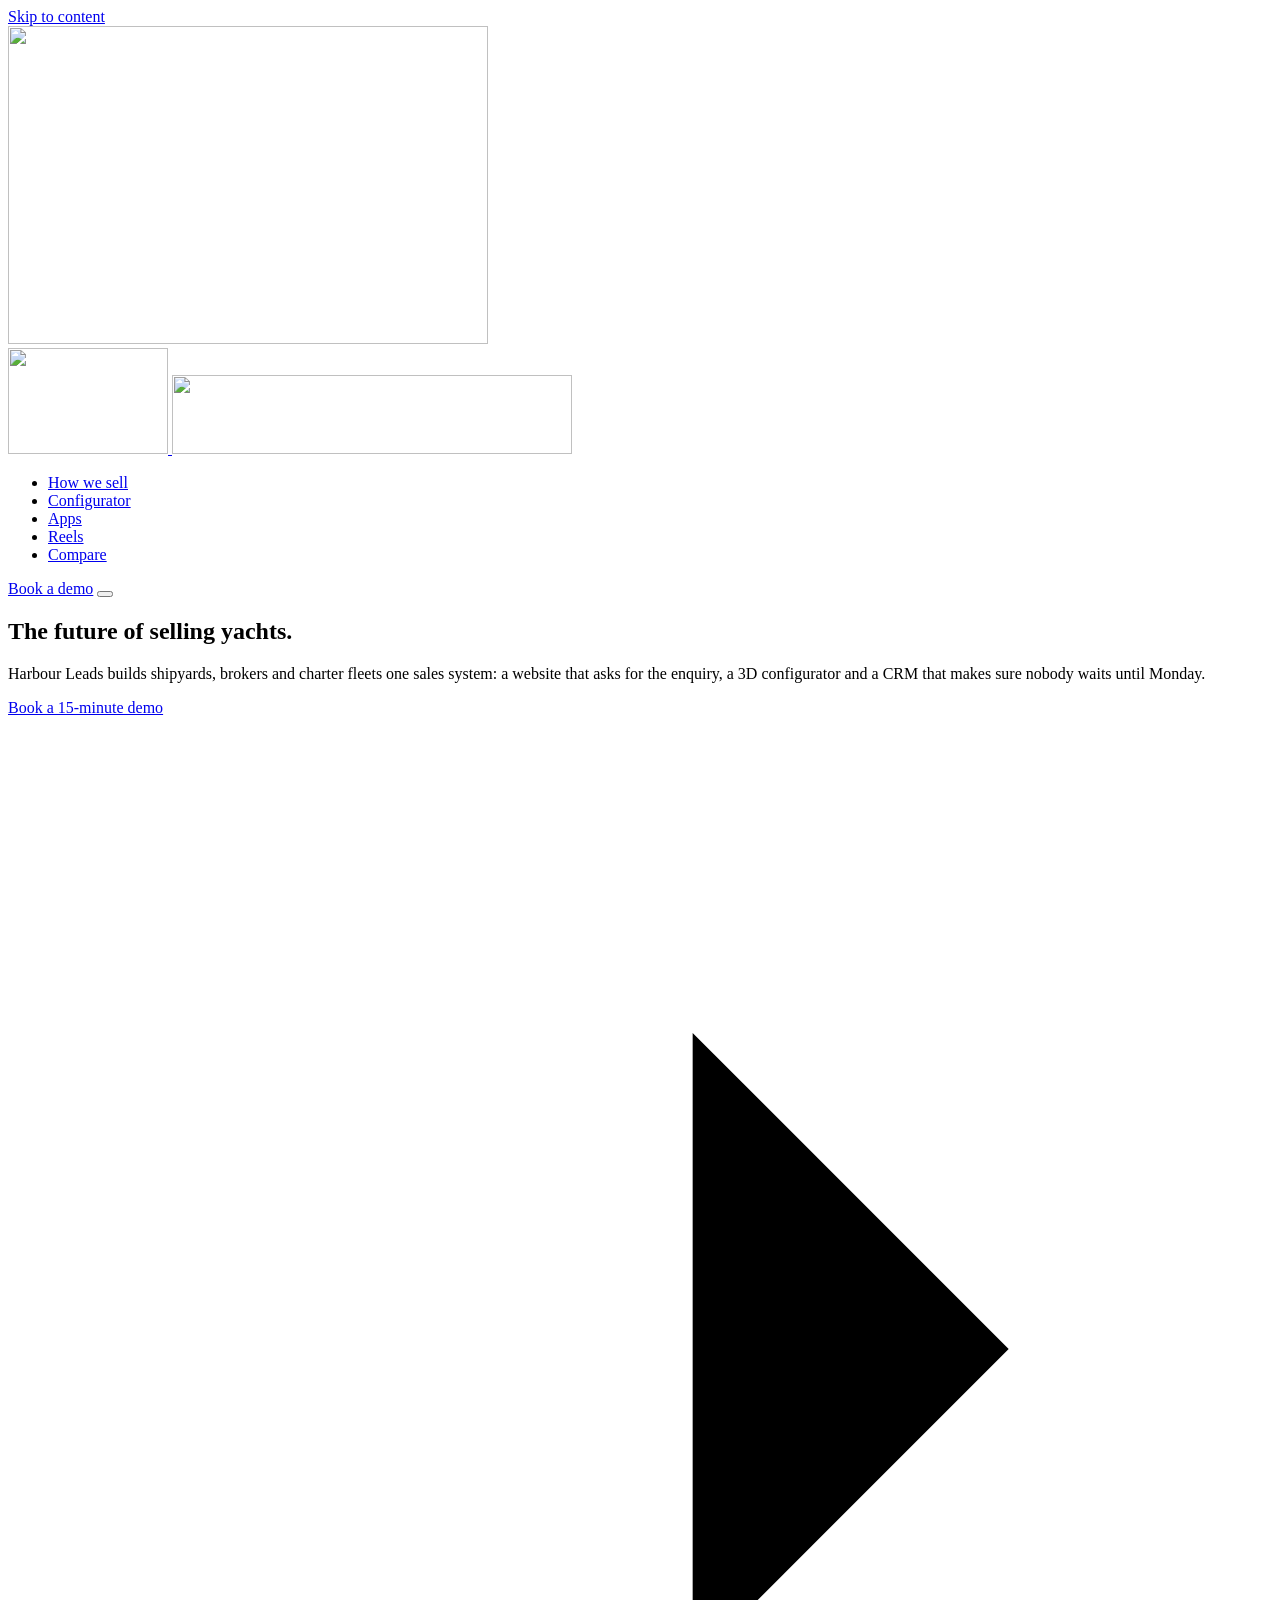
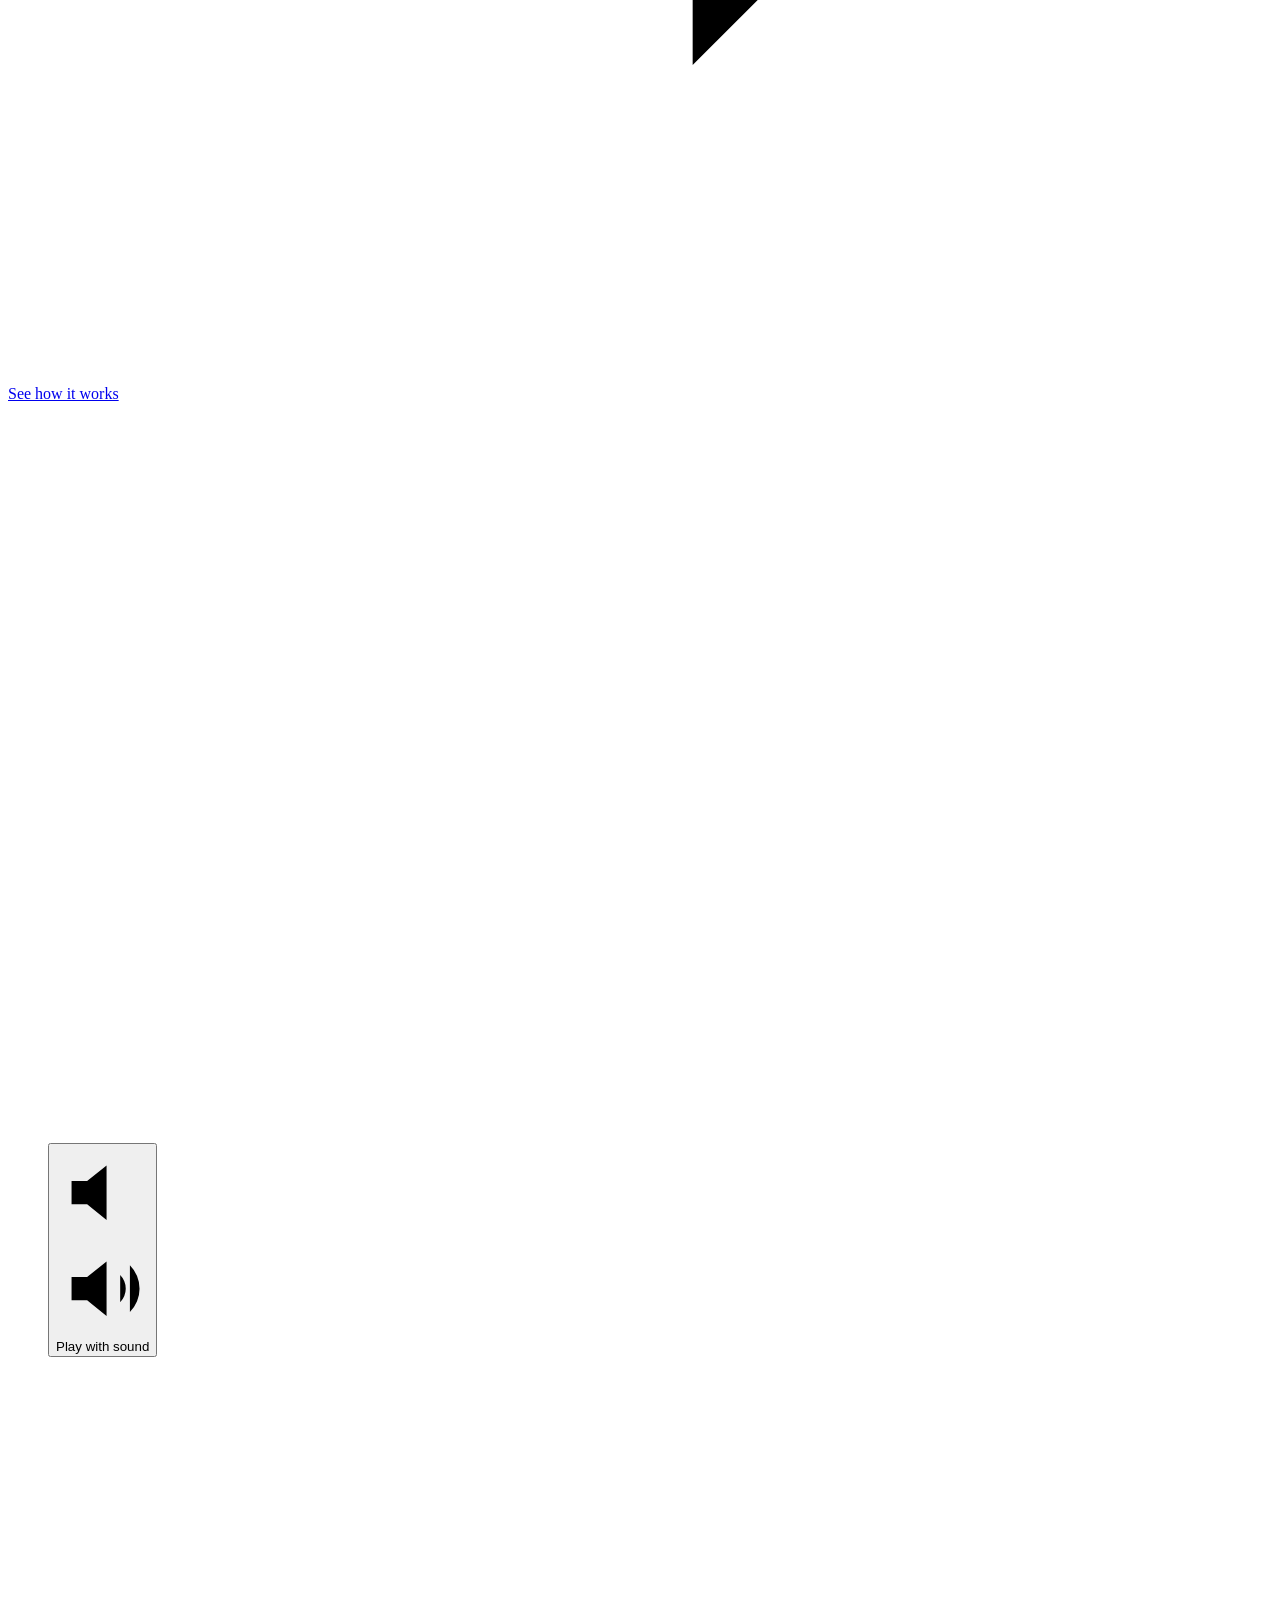
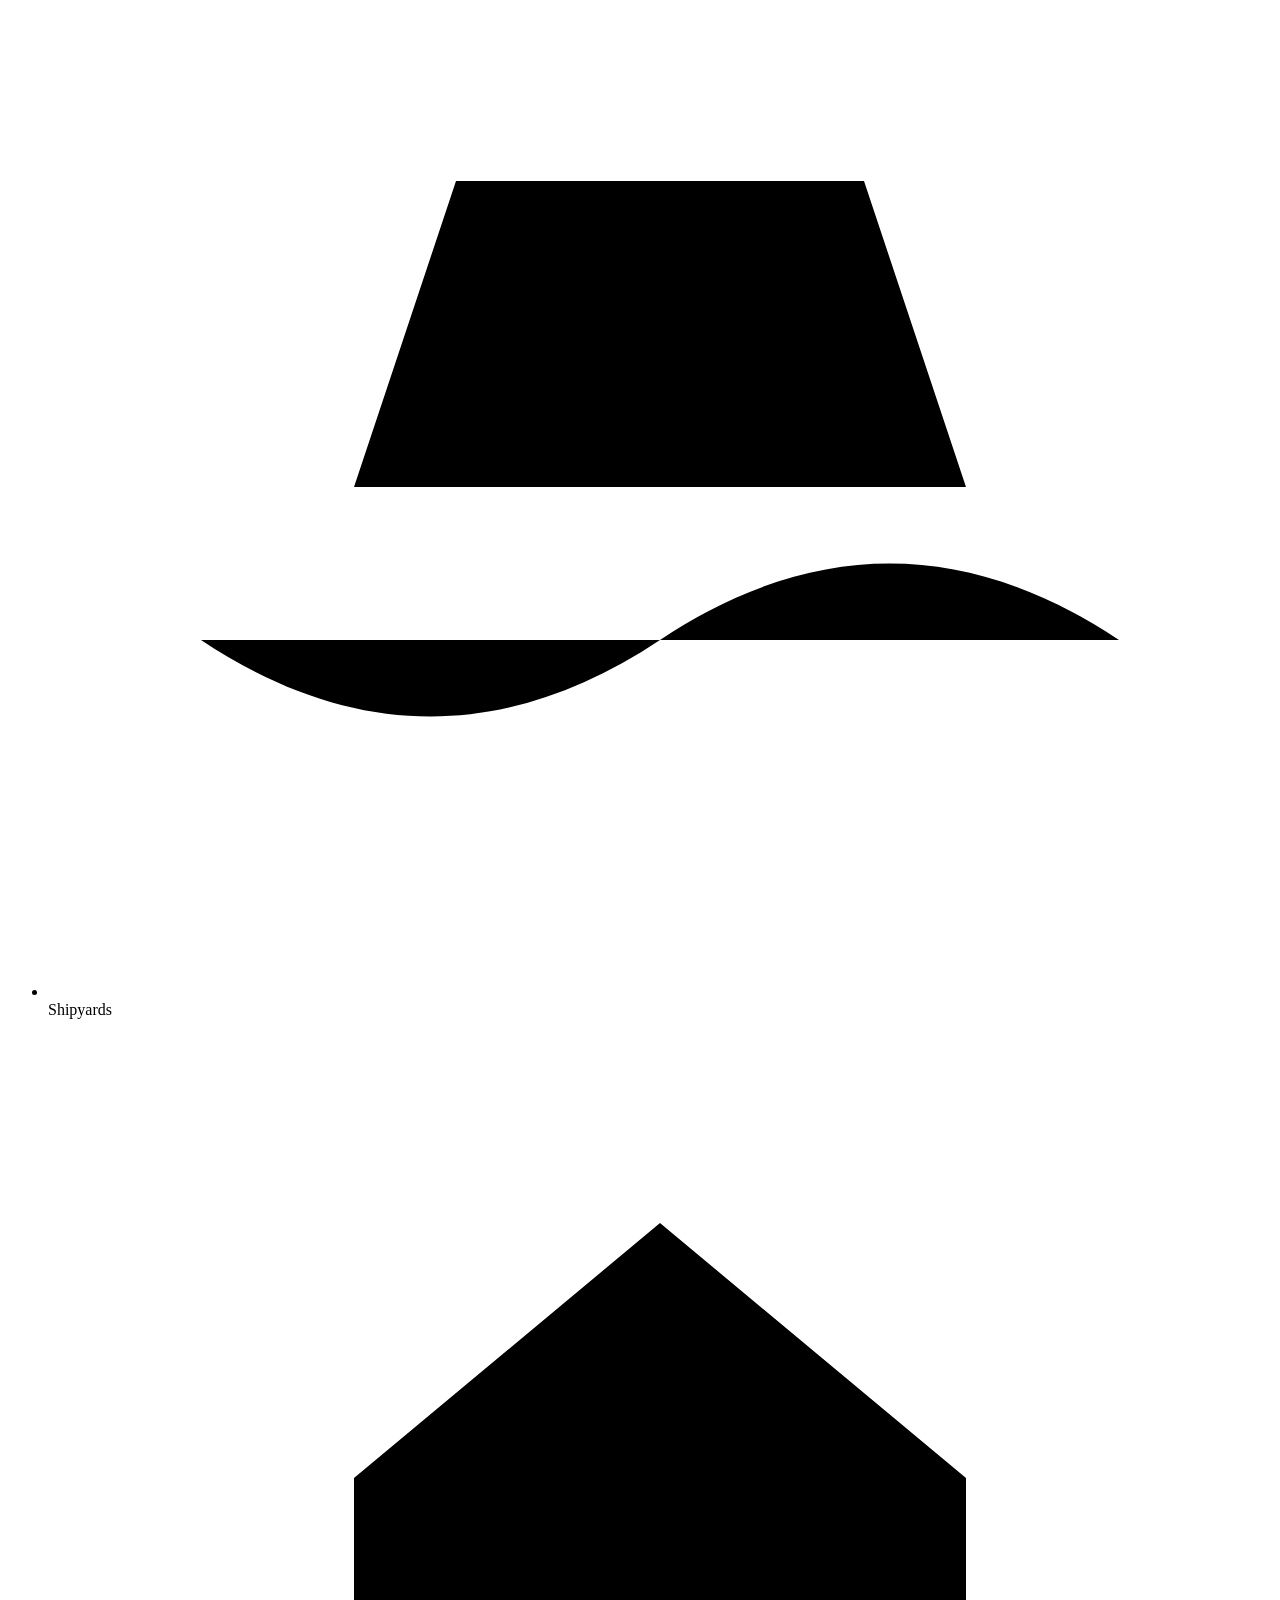
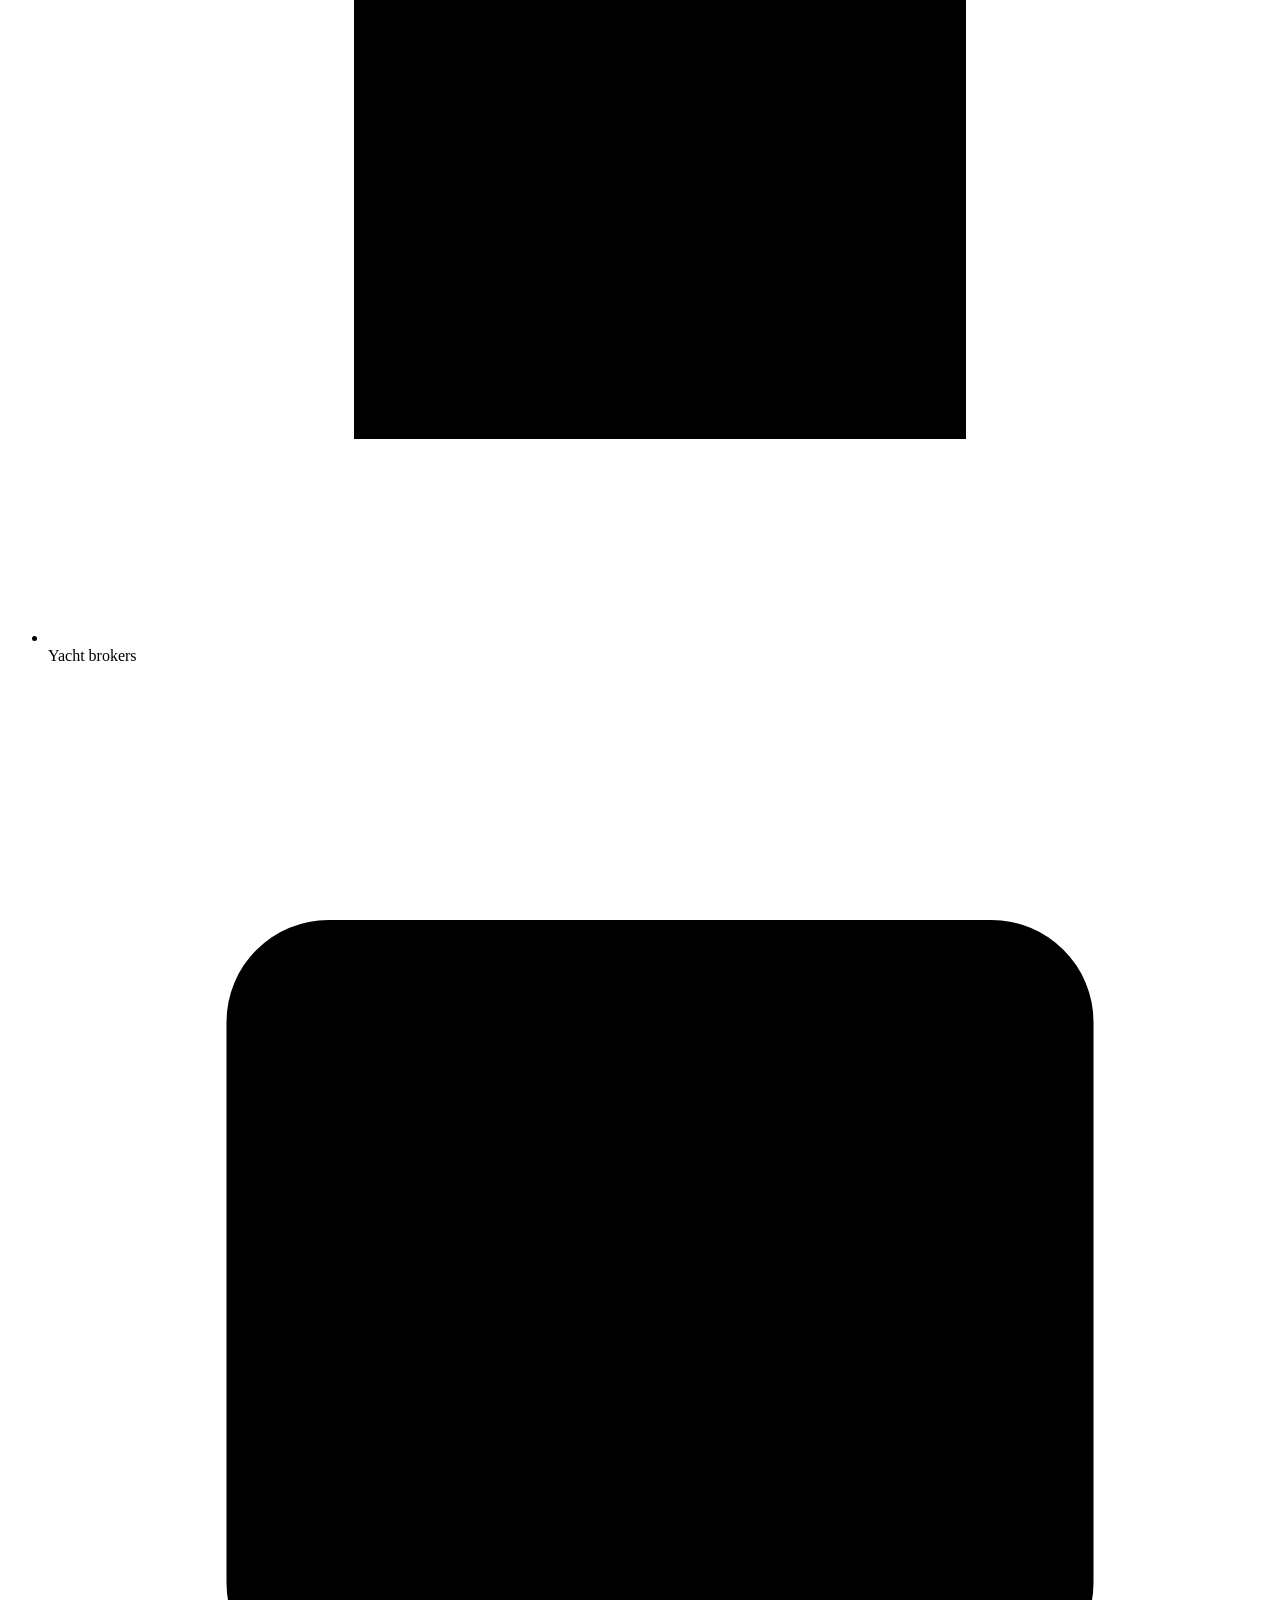
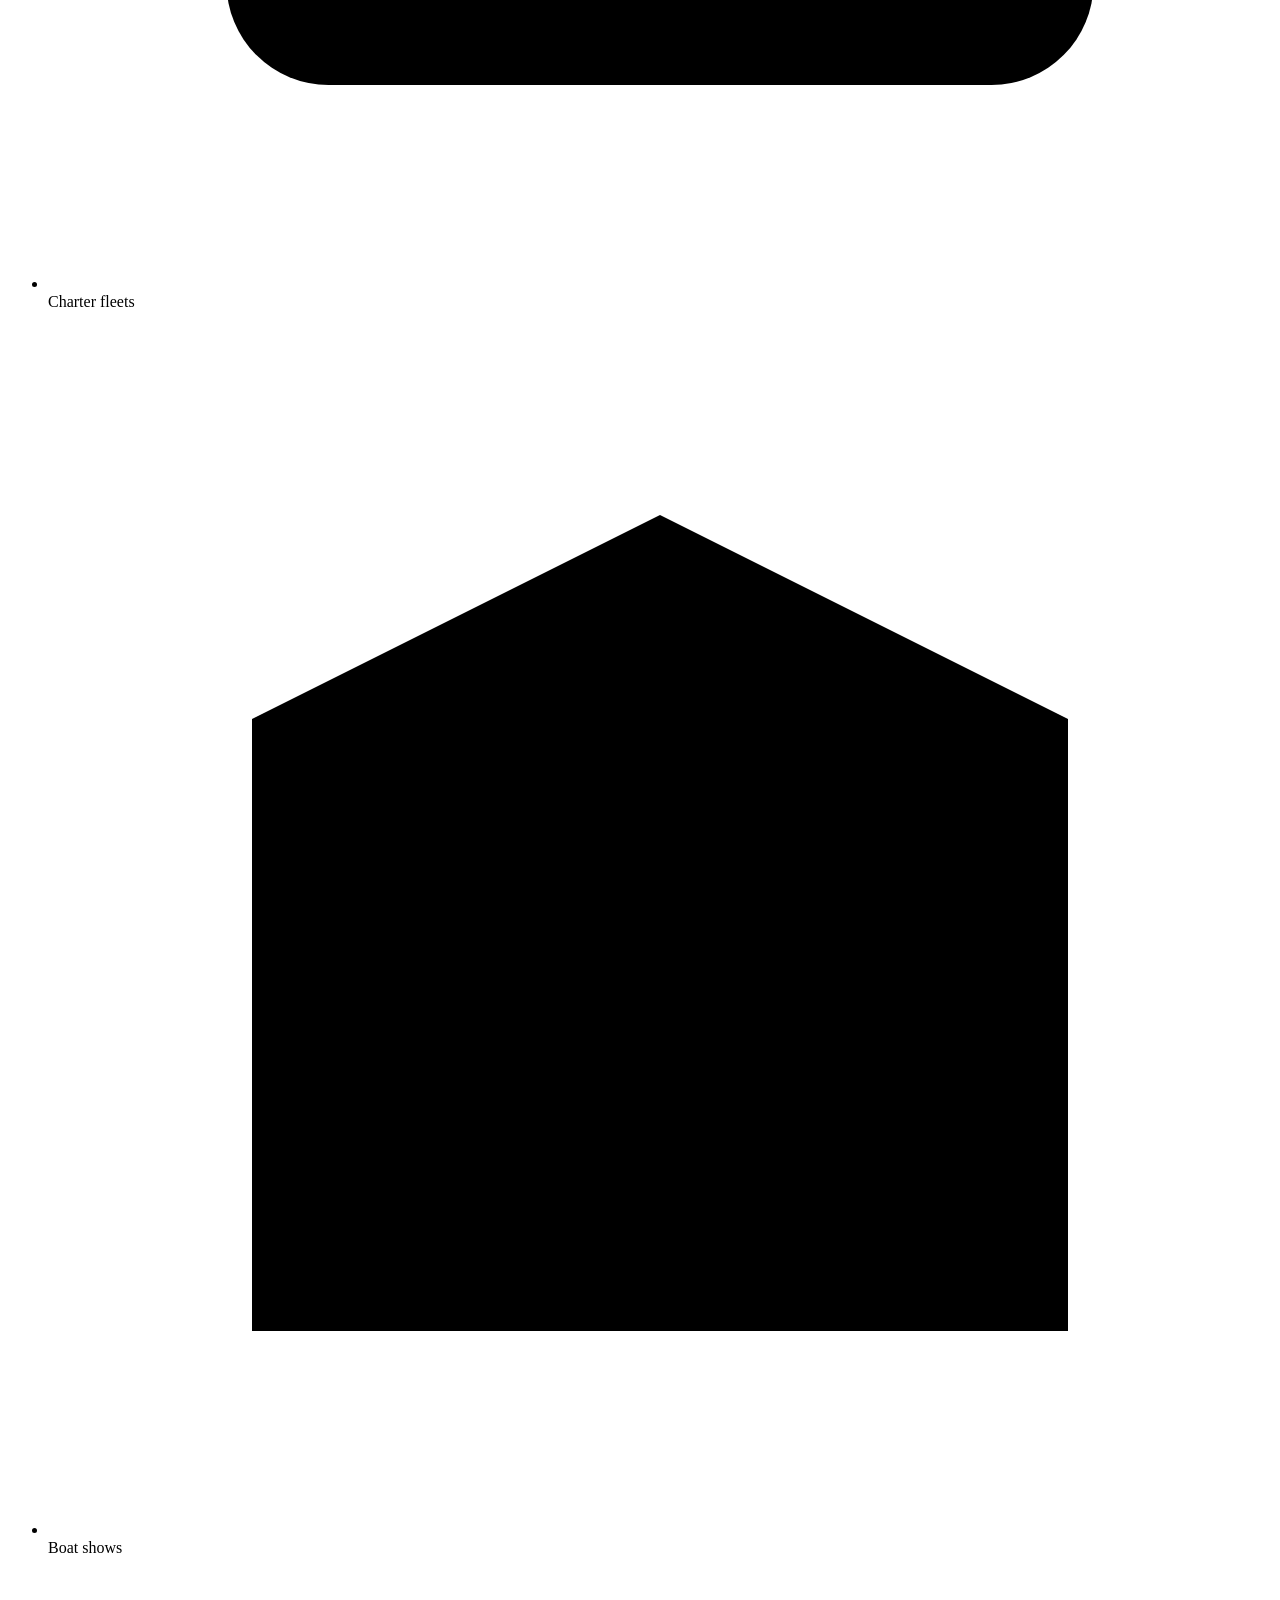
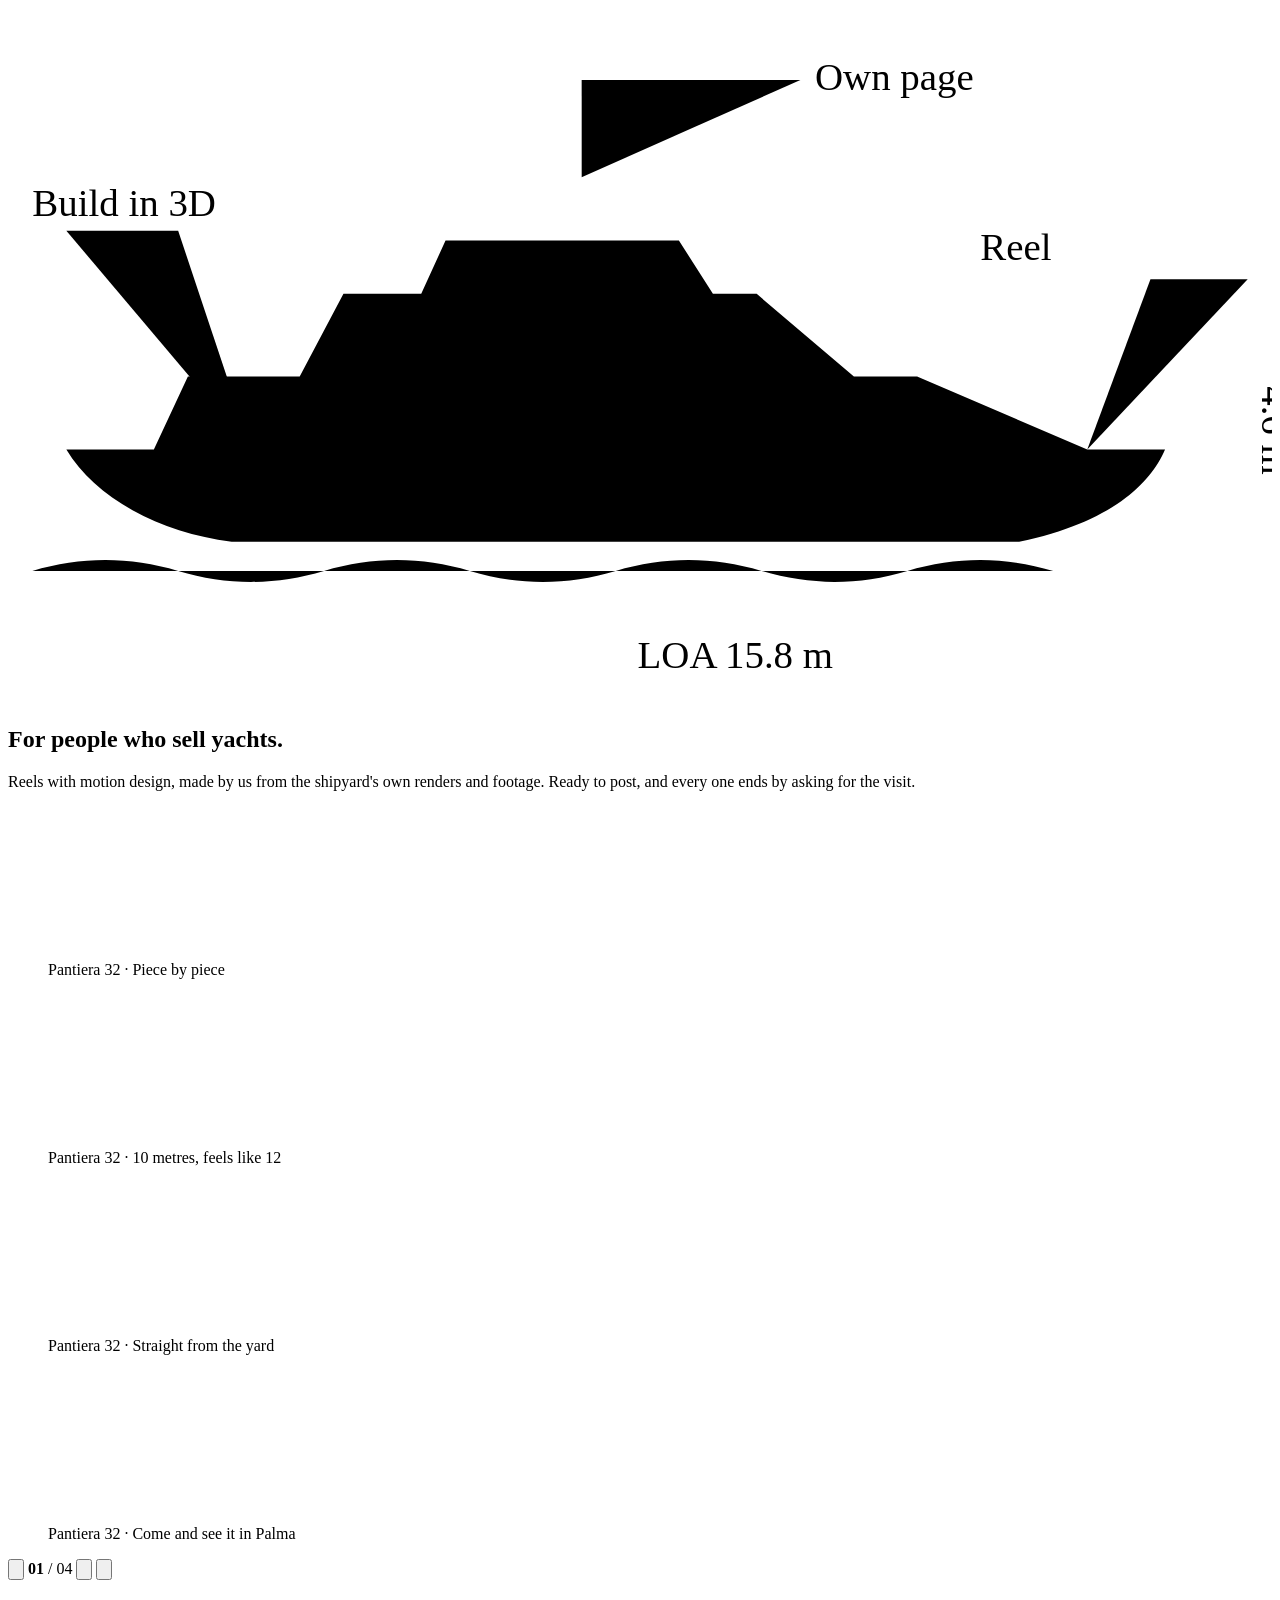
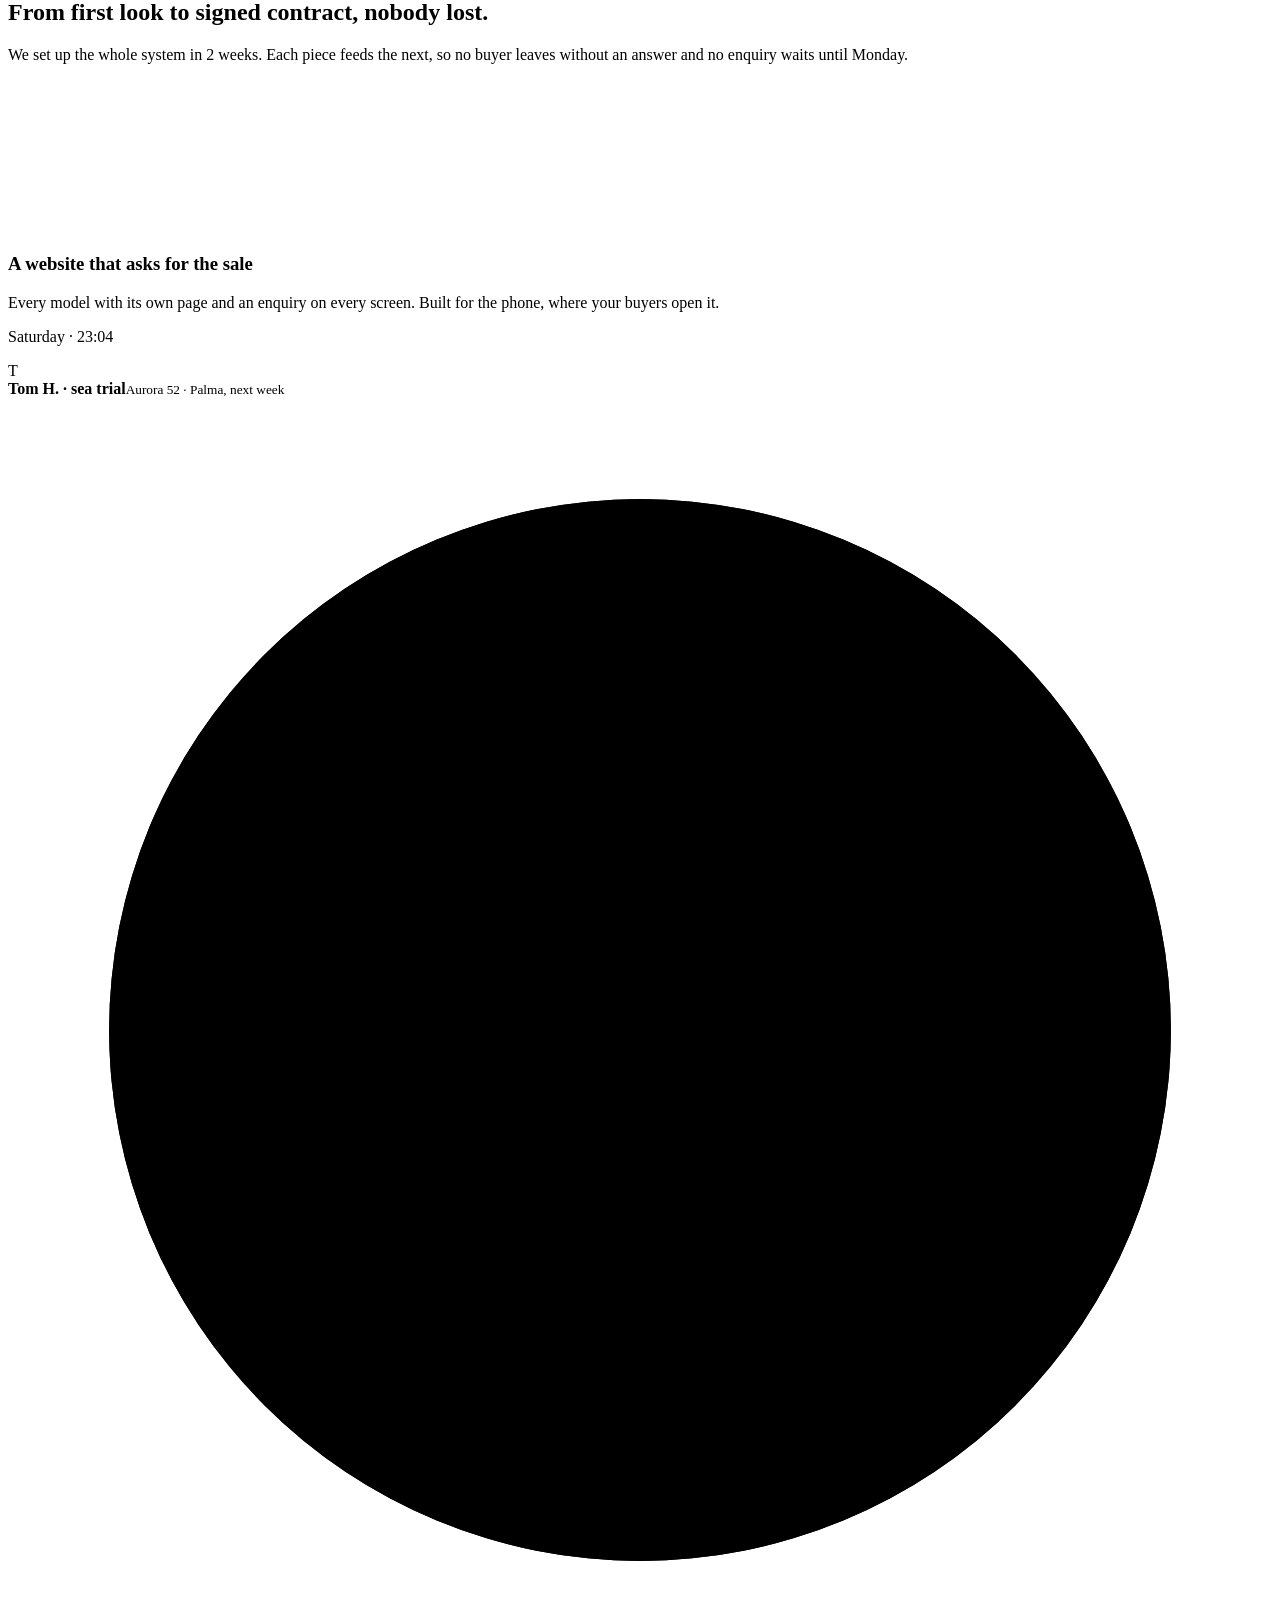
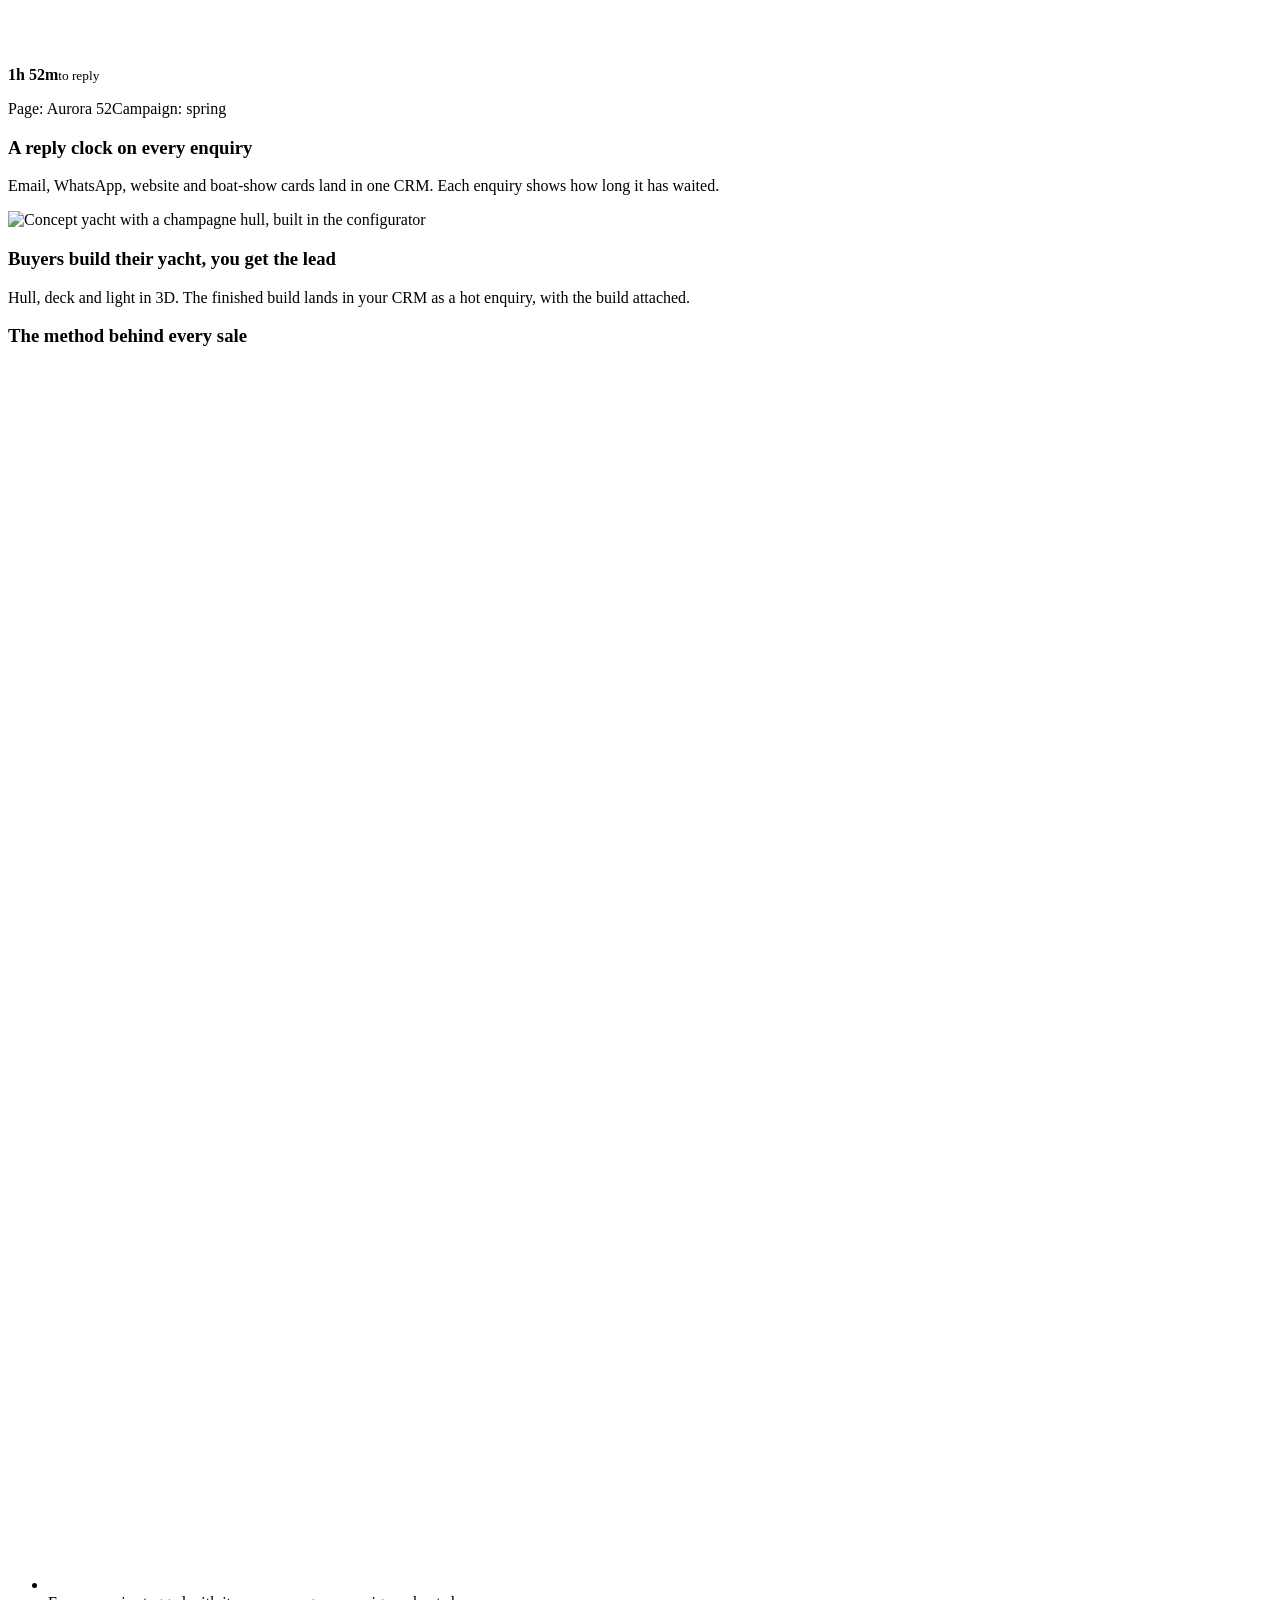
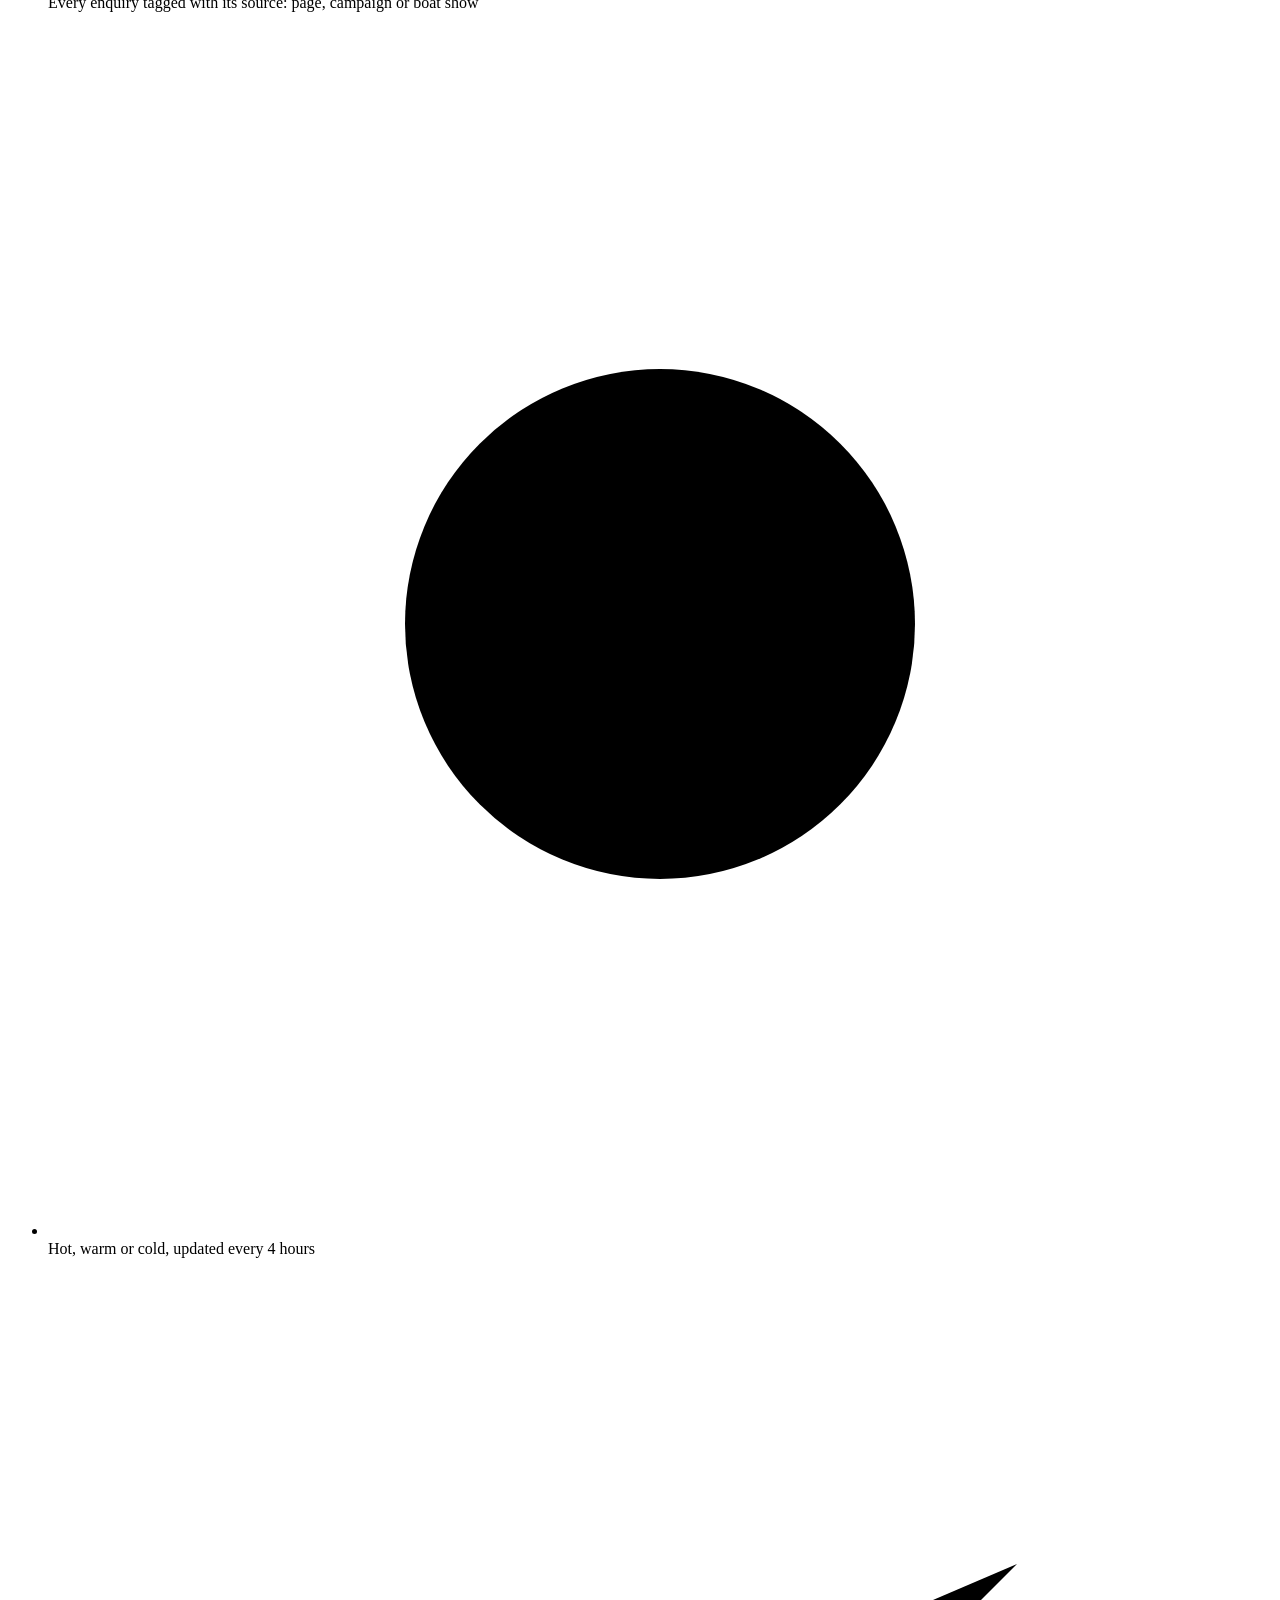
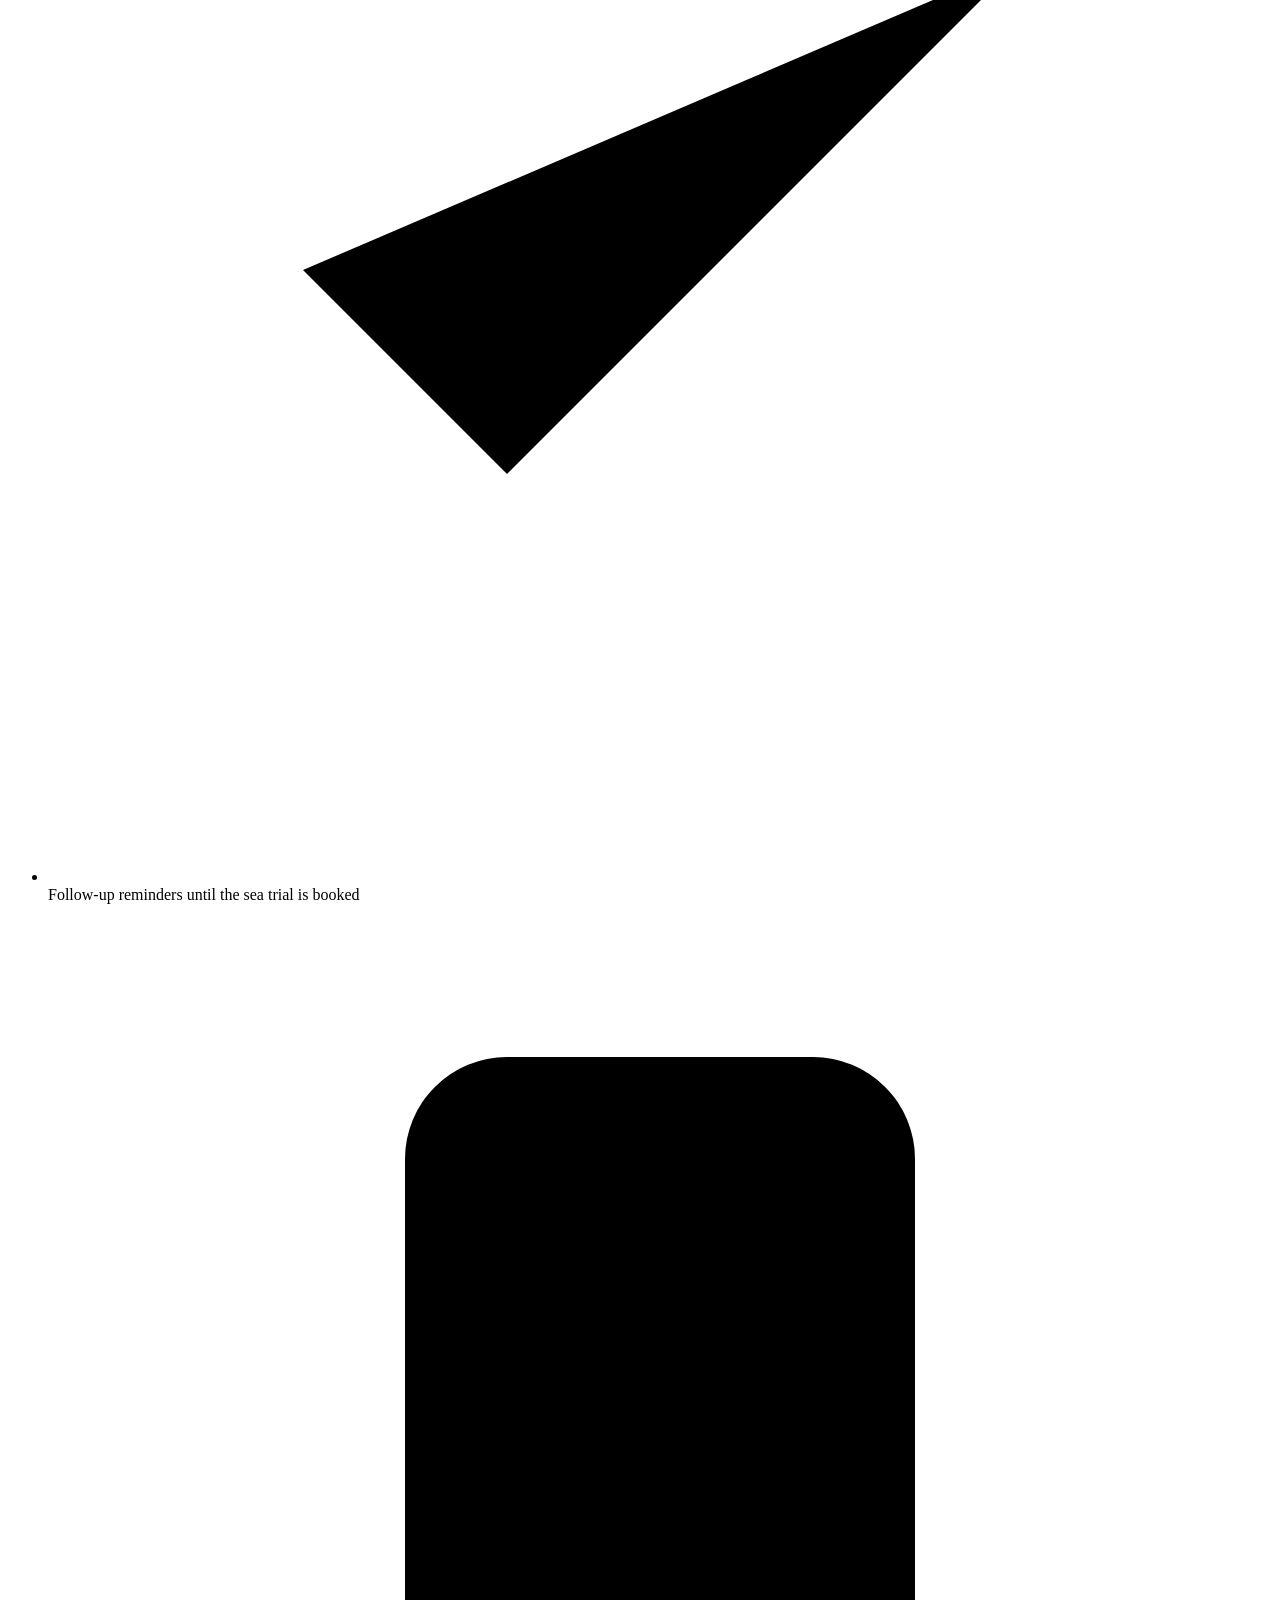
==== commit 8a52fb76: "Prévia: site novo no formato da Doxter (19/11/2026)" ====
--- a/index.html
+++ b/index.html
@@ -21,11 +21,12 @@
 <link rel="icon" href="/harbourleads-world/img/icon-192.png" type="image/png" sizes="192x192">
 <link rel="apple-touch-icon" href="/harbourleads-world/img/icon-192.png">
 <link rel="preload" href="/harbourleads-world/fonts/inter.woff2" as="font" type="font/woff2" crossorigin>
+<link rel="preload" as="image" href="/harbourleads-world/img/markonly-480.webp" fetchpriority="high">
 <link rel="preload" as="image" href="/harbourleads-world/novo/media/hero-capa.webp">
 <script>(function(h){h.classList.add('js');try{if(localStorage.getItem('hl-sem-movimento')==='1')h.classList.add('sem-movimento')}catch(e){}if(!h.classList.contains('sem-movimento')&&!location.hash){h.classList.add('dx-abre');if('scrollRestoration' in history)history.scrollRestoration='manual'}h.dataset.seg='yard'})(document.documentElement)</script>
 <script id="cfg" type="application/json">{"ga4":"","form":"","site":"https://joaosoares-bit.github.io/harbourleads-world","whatsapp":"","email":""}</script>
-<link rel="stylesheet" href="/harbourleads-world/novo/base.css?v=f8c23182">
-<link rel="stylesheet" href="/harbourleads-world/novo/novo.css?v=f8c23182">
+<link rel="stylesheet" href="/harbourleads-world/novo/base.css?v=95f30b6d">
+<link rel="stylesheet" href="/harbourleads-world/novo/novo.css?v=95f30b6d">
 <script type="application/ld+json">{"@context":"https://schema.org","@graph":[{"@type":"Organization","@id":"https://joaosoares-bit.github.io/harbourleads-world/#org","name":"Harbour Leads","url":"https://joaosoares-bit.github.io/harbourleads-world/","logo":"https://joaosoares-bit.github.io/harbourleads-world/img/icon-512.png","sameAs":["https://www.instagram.com/harbourleadshq/"],"parentOrganization":{"@type":"Organization","name":"Codis Modis, Lda","vatID":"518322882","address":{"@type":"PostalAddress","streetAddress":"Rua Casimiro Campos Silva, 35","postalCode":"2500-273","addressLocality":"Caldas da Rainha","addressCountry":"PT"}},"knowsAbout":["Websites for shipyards","Yacht 3D configurators","CRM for yacht dealers and brokers","Charter booking websites","Lead follow-up for the yacht industry"]},{"@type":"WebSite","@id":"https://joaosoares-bit.github.io/harbourleads-world/#site","name":"Harbour Leads","url":"https://joaosoares-bit.github.io/harbourleads-world/","inLanguage":"en"}]}</script>
 </head>
 <body class="dx">
@@ -33,7 +34,7 @@
 <div class="dx-ceu" aria-hidden="true"><i class="dx-ceu__a"></i><i class="dx-ceu__b"></i><i class="dx-ceu__c"></i></div>
 
 <div class="dx-entrada" aria-hidden="true">
-  <img class="dx-entrada__marca" src="/harbourleads-world/img/markonly-760.webp" alt="" width="760" height="503">
+  <img class="dx-entrada__marca" src="/harbourleads-world/img/markonly-480.webp" alt="" width="480" height="318" fetchpriority="high">
   <i class="dx-entrada__fio"></i><i class="dx-entrada__onda"></i><i class="dx-entrada__onda dx-entrada__onda--2"></i>
 </div>
 
@@ -403,6 +404,6 @@
 <div class="dx-fixo dx-vidro" role="region" aria-label="Contact"><a href="#contact" data-cta="sticky">Book a 15-minute demo <svg viewBox="0 0 24 24" aria-hidden="true"><path d="M5 12h13M13 6l6 6-6 6"/></svg></a></div>
 
 <script src="/harbourleads-world/js/site-novo.daa5b7a5.js" defer></script>
-<script src="/harbourleads-world/novo/novo.js?v=f8c23182" defer></script>
+<script src="/harbourleads-world/novo/novo.js?v=95f30b6d" defer></script>
 </body>
 </html>
